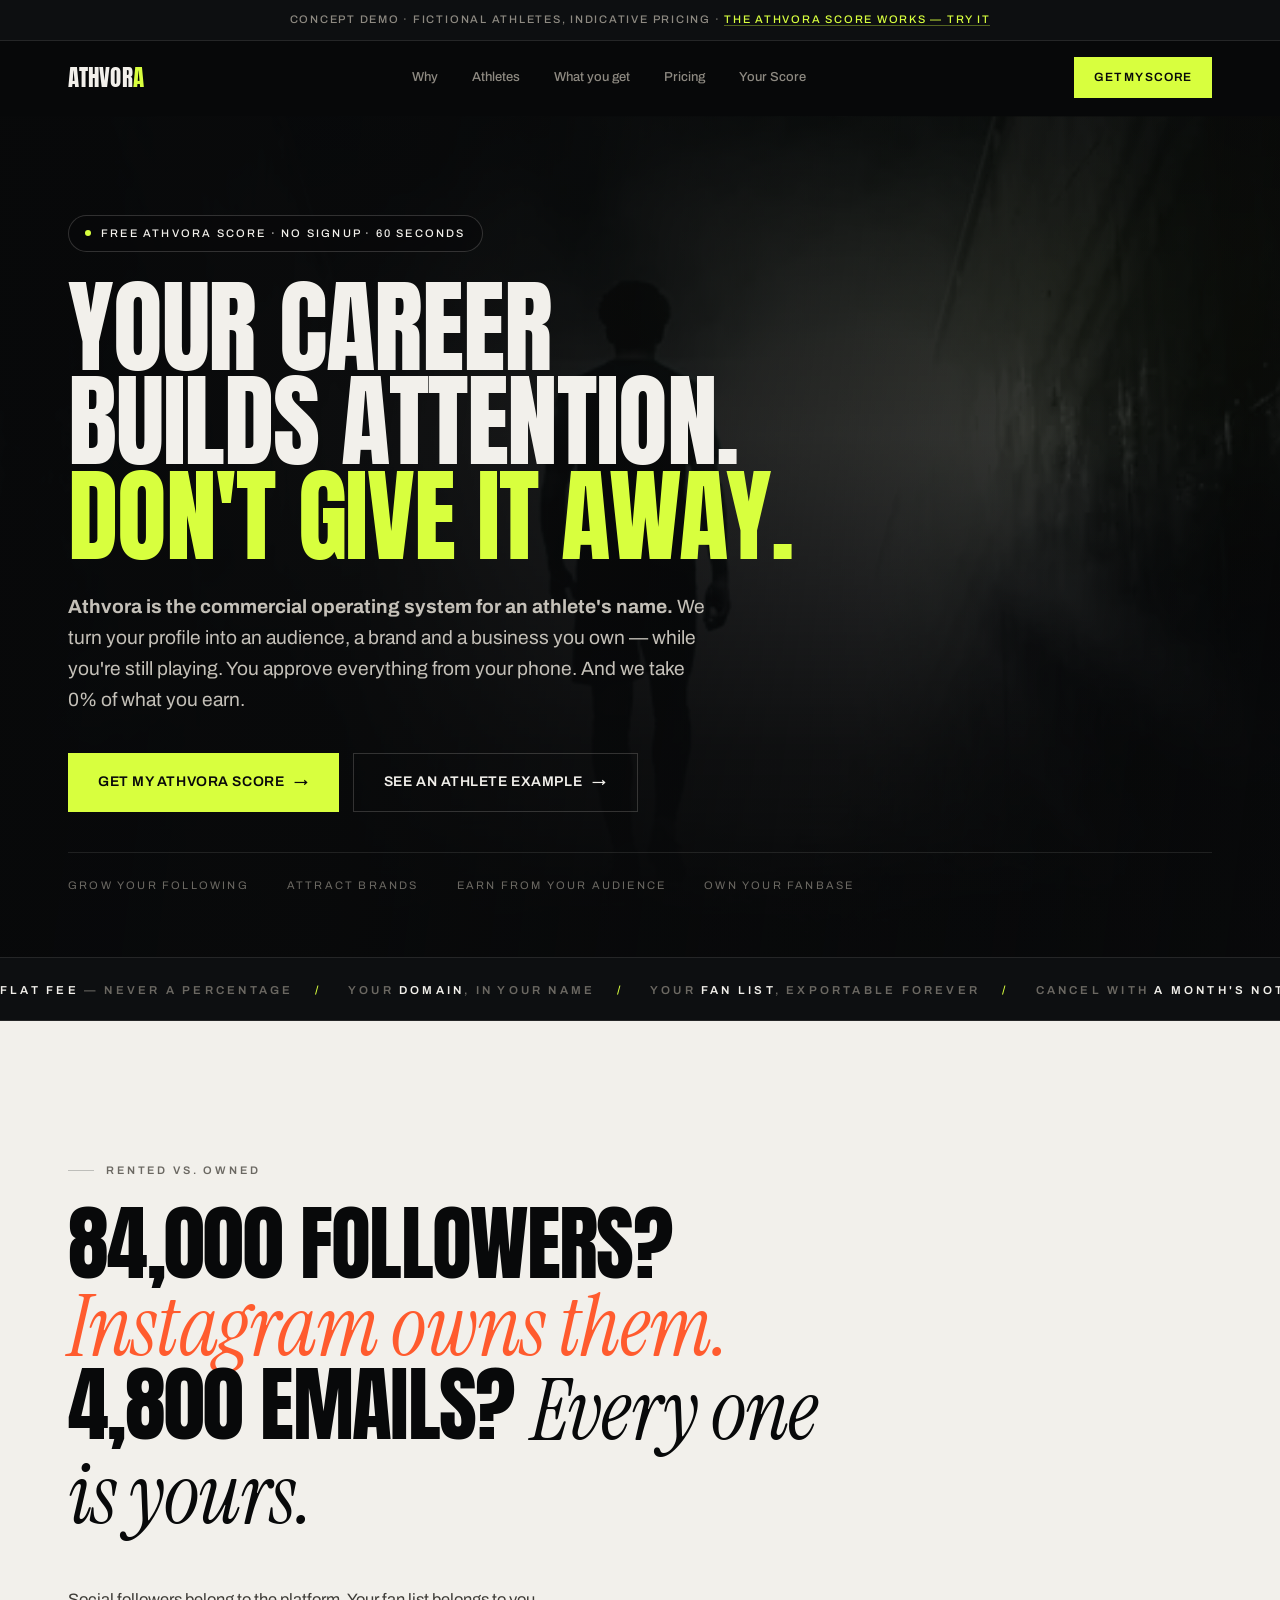
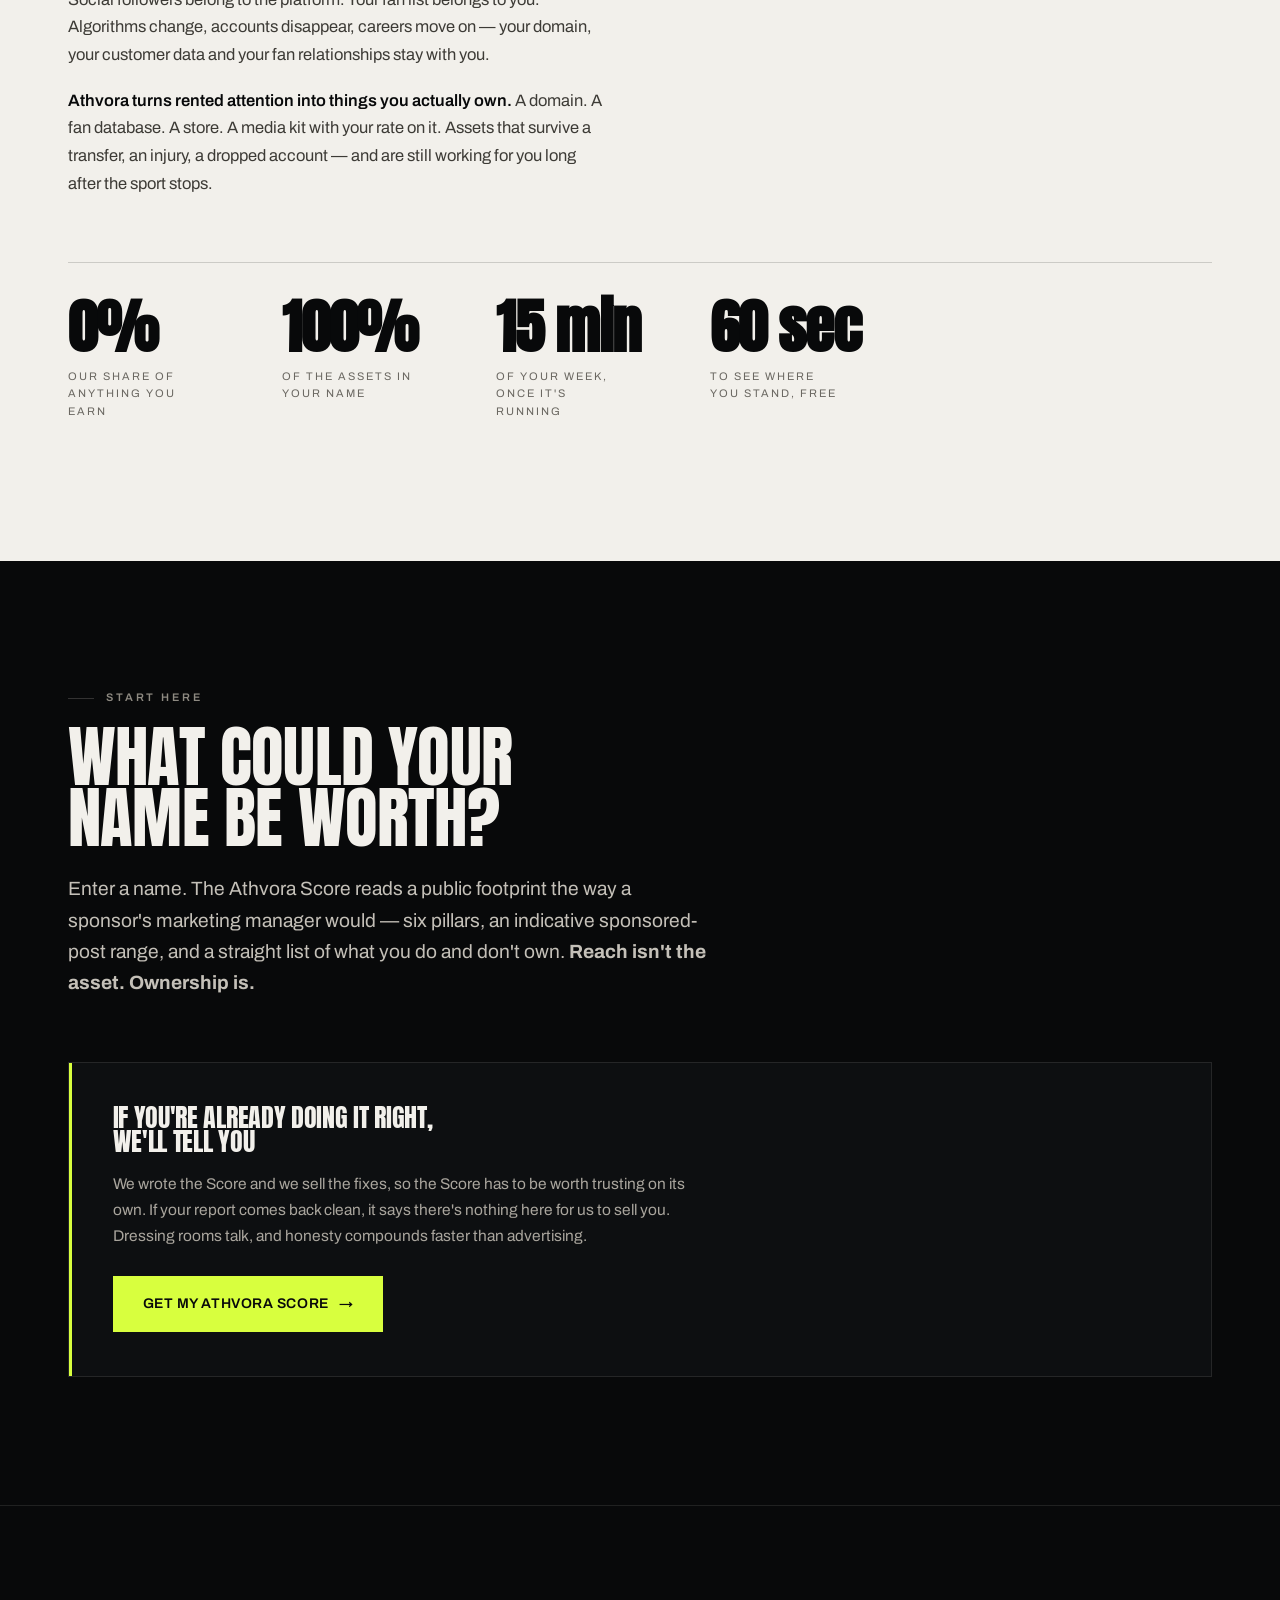
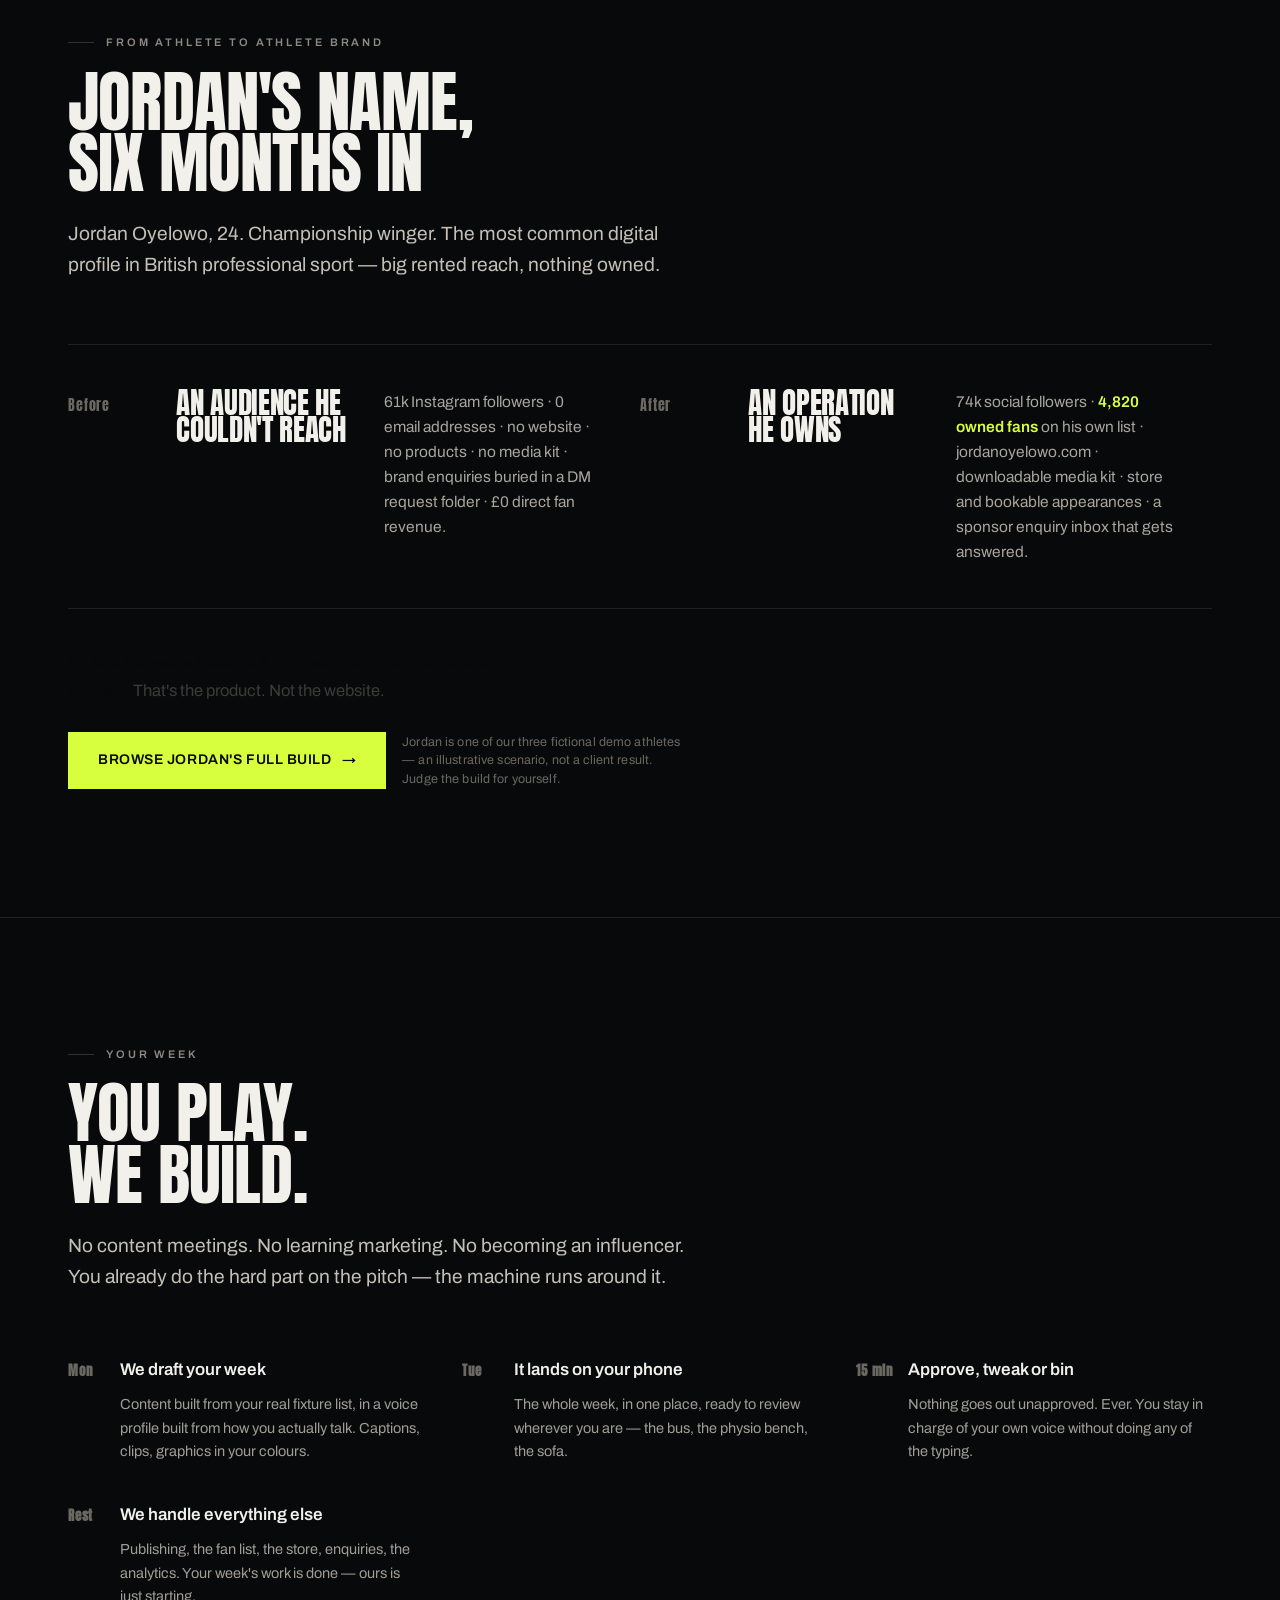
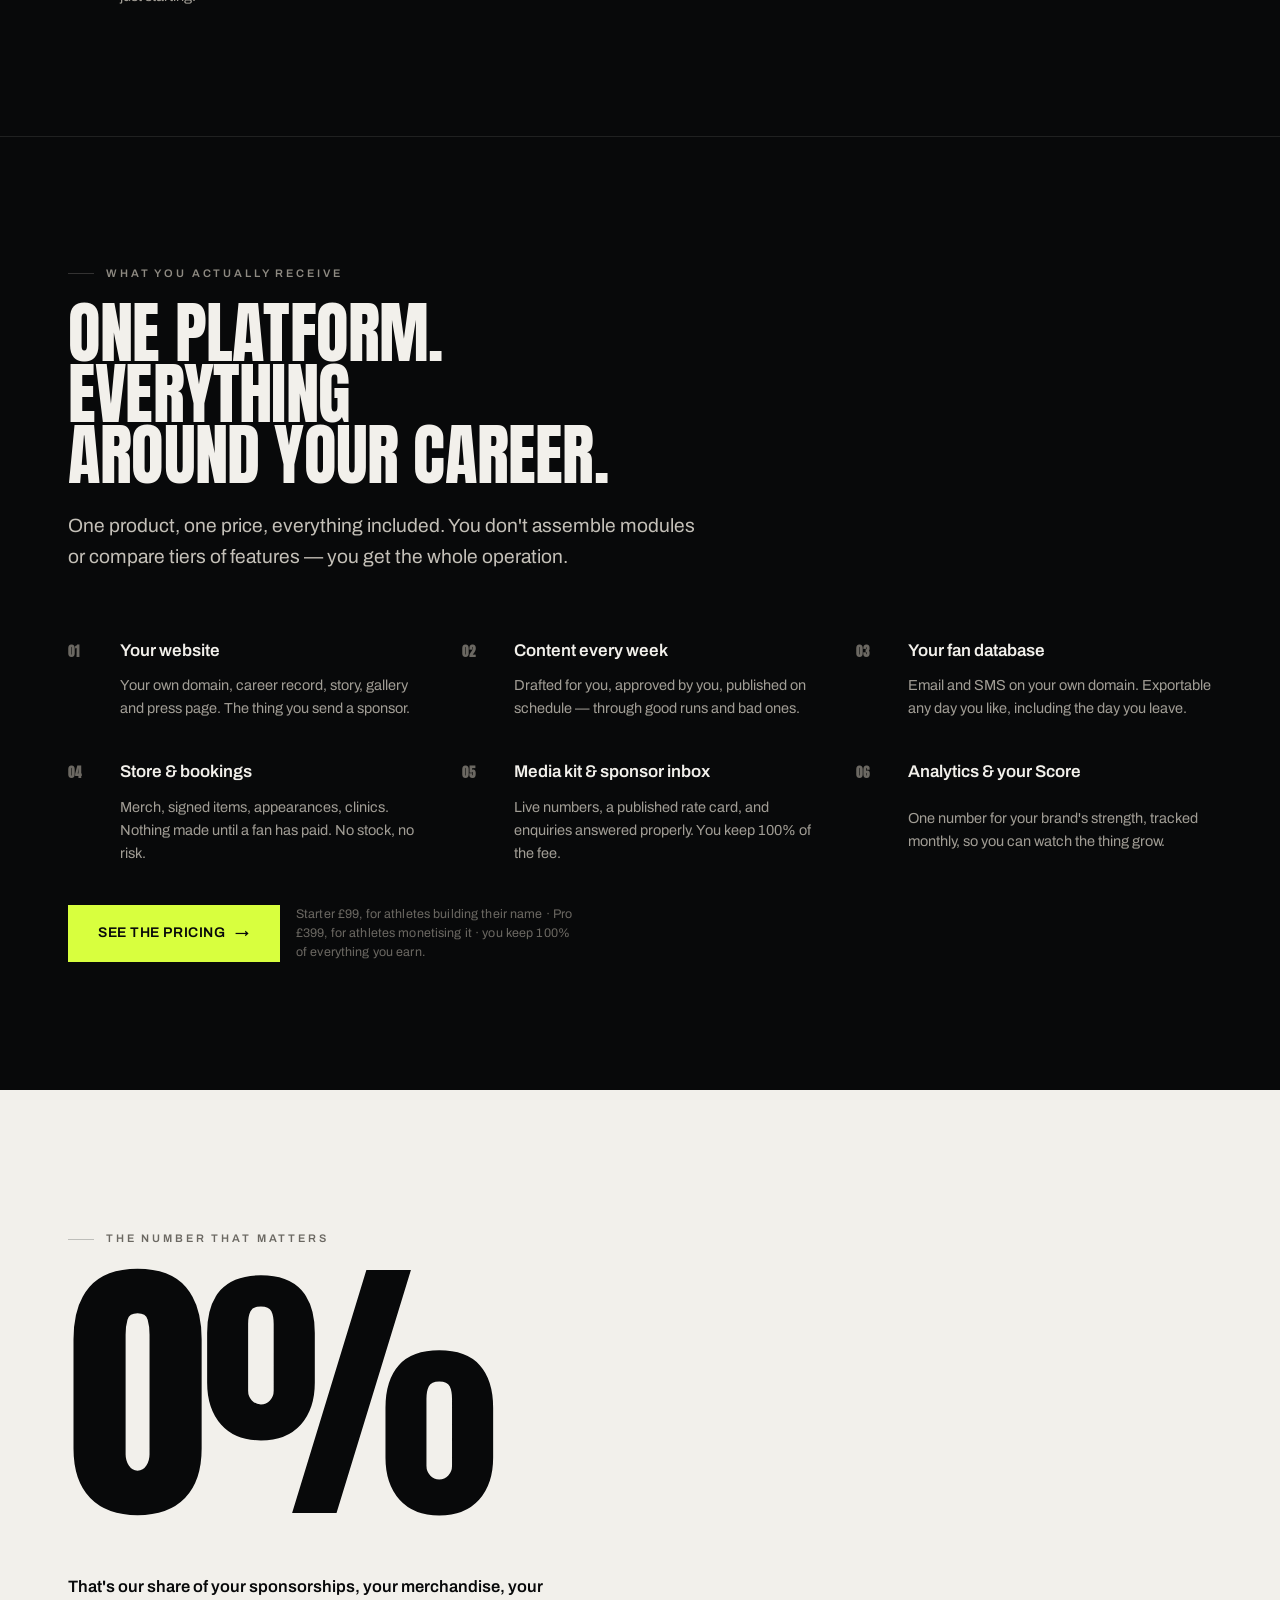
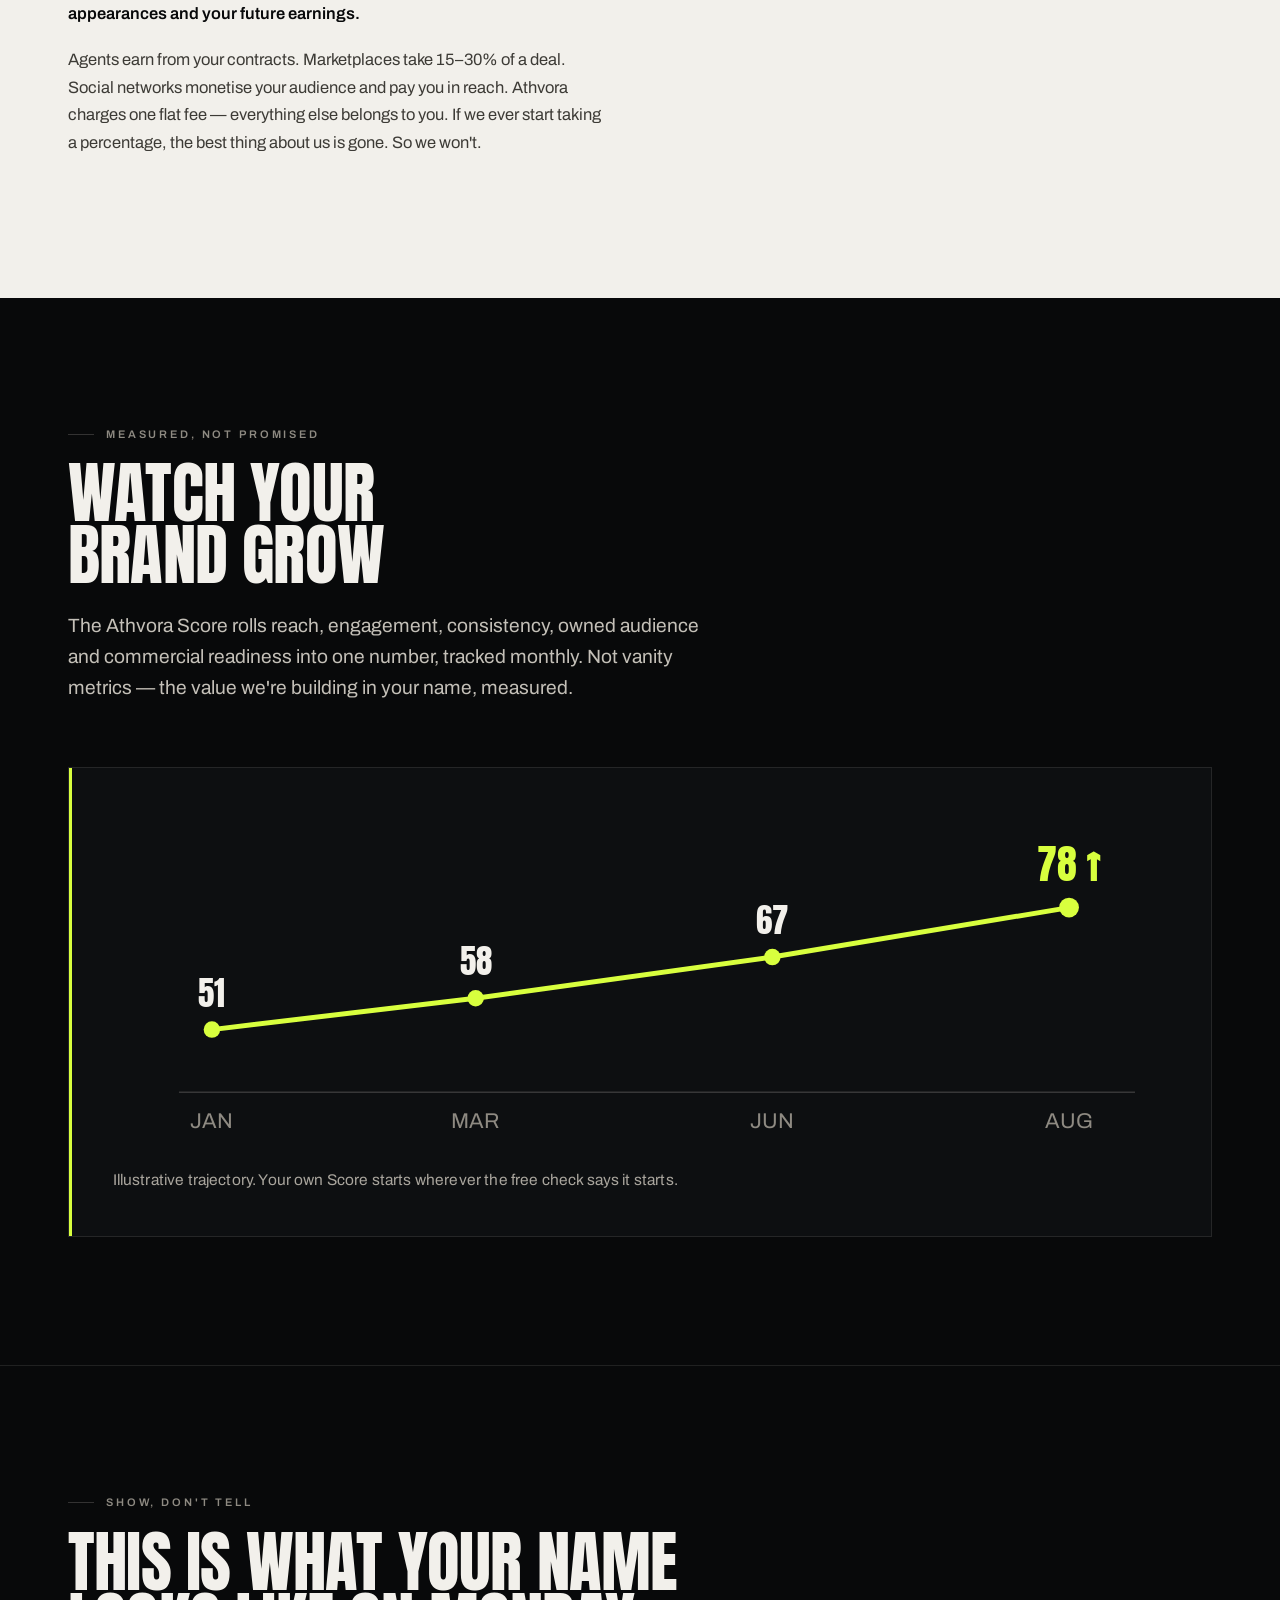
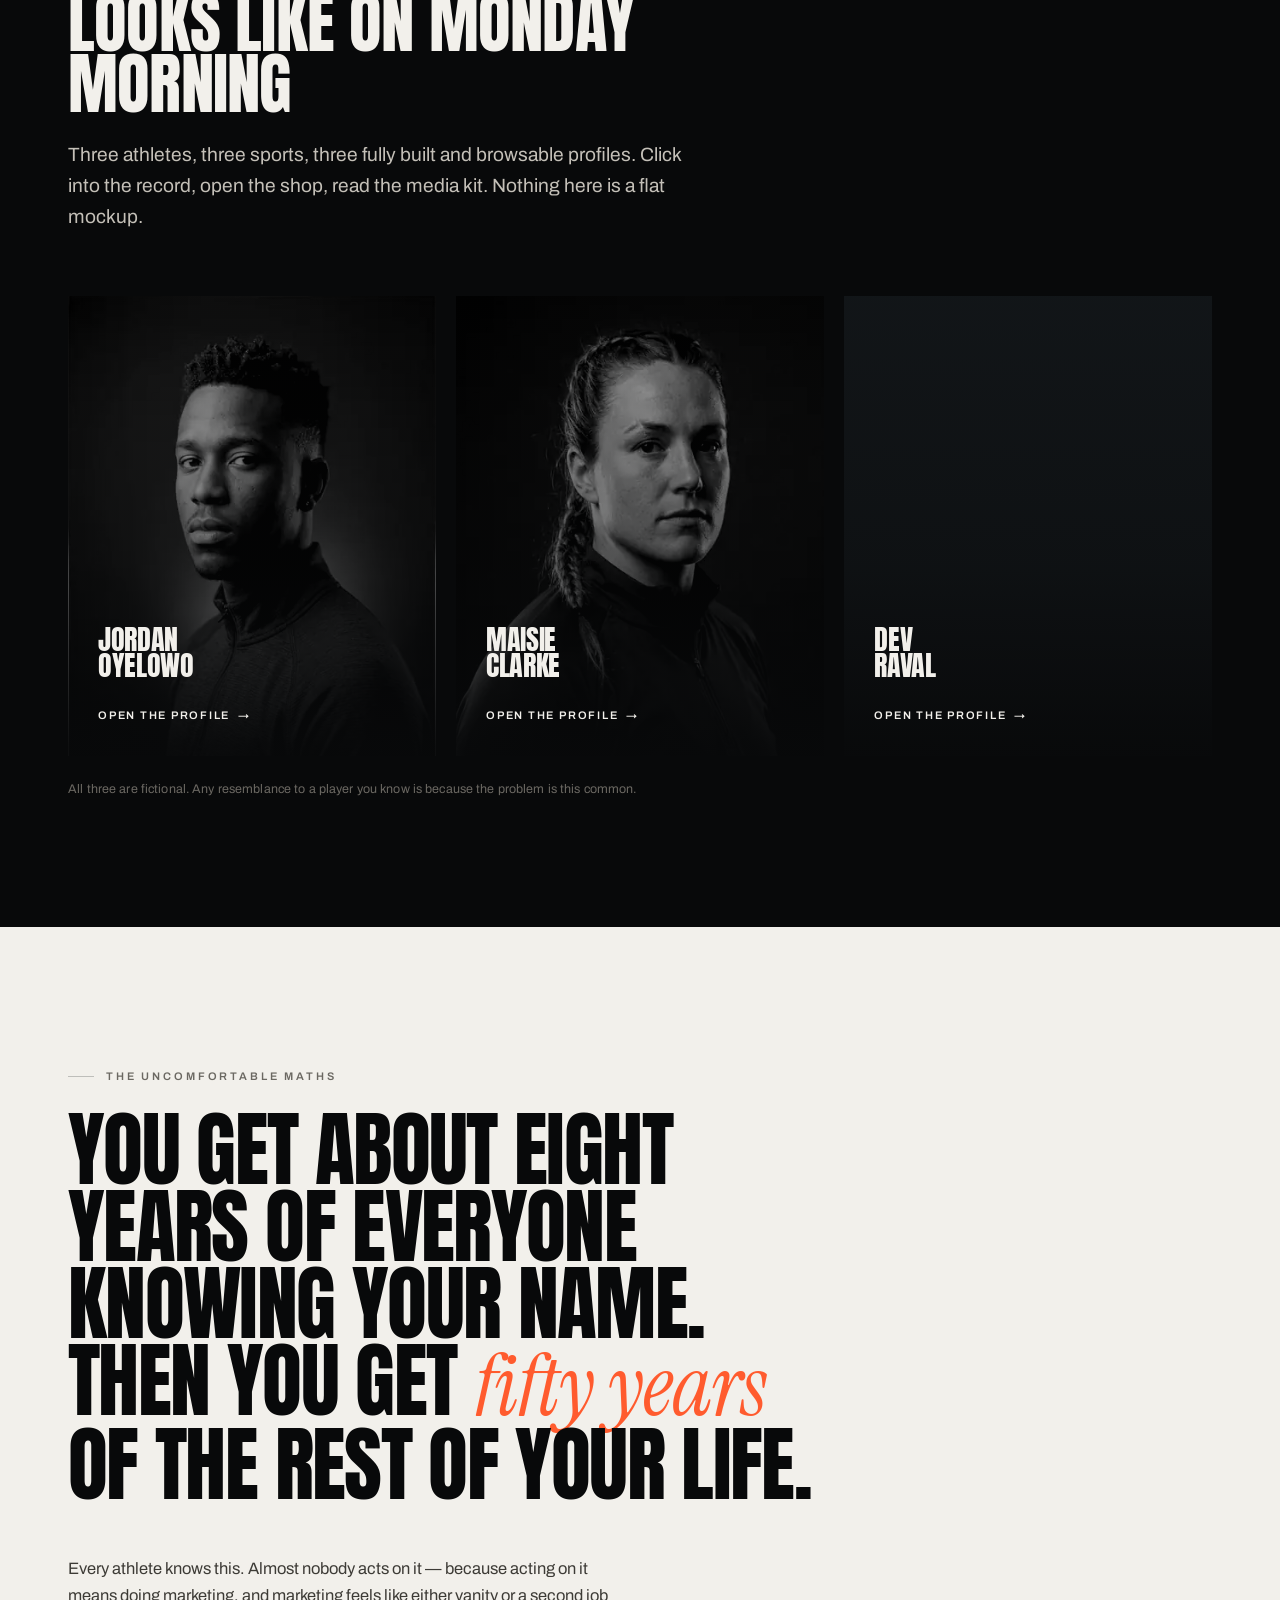
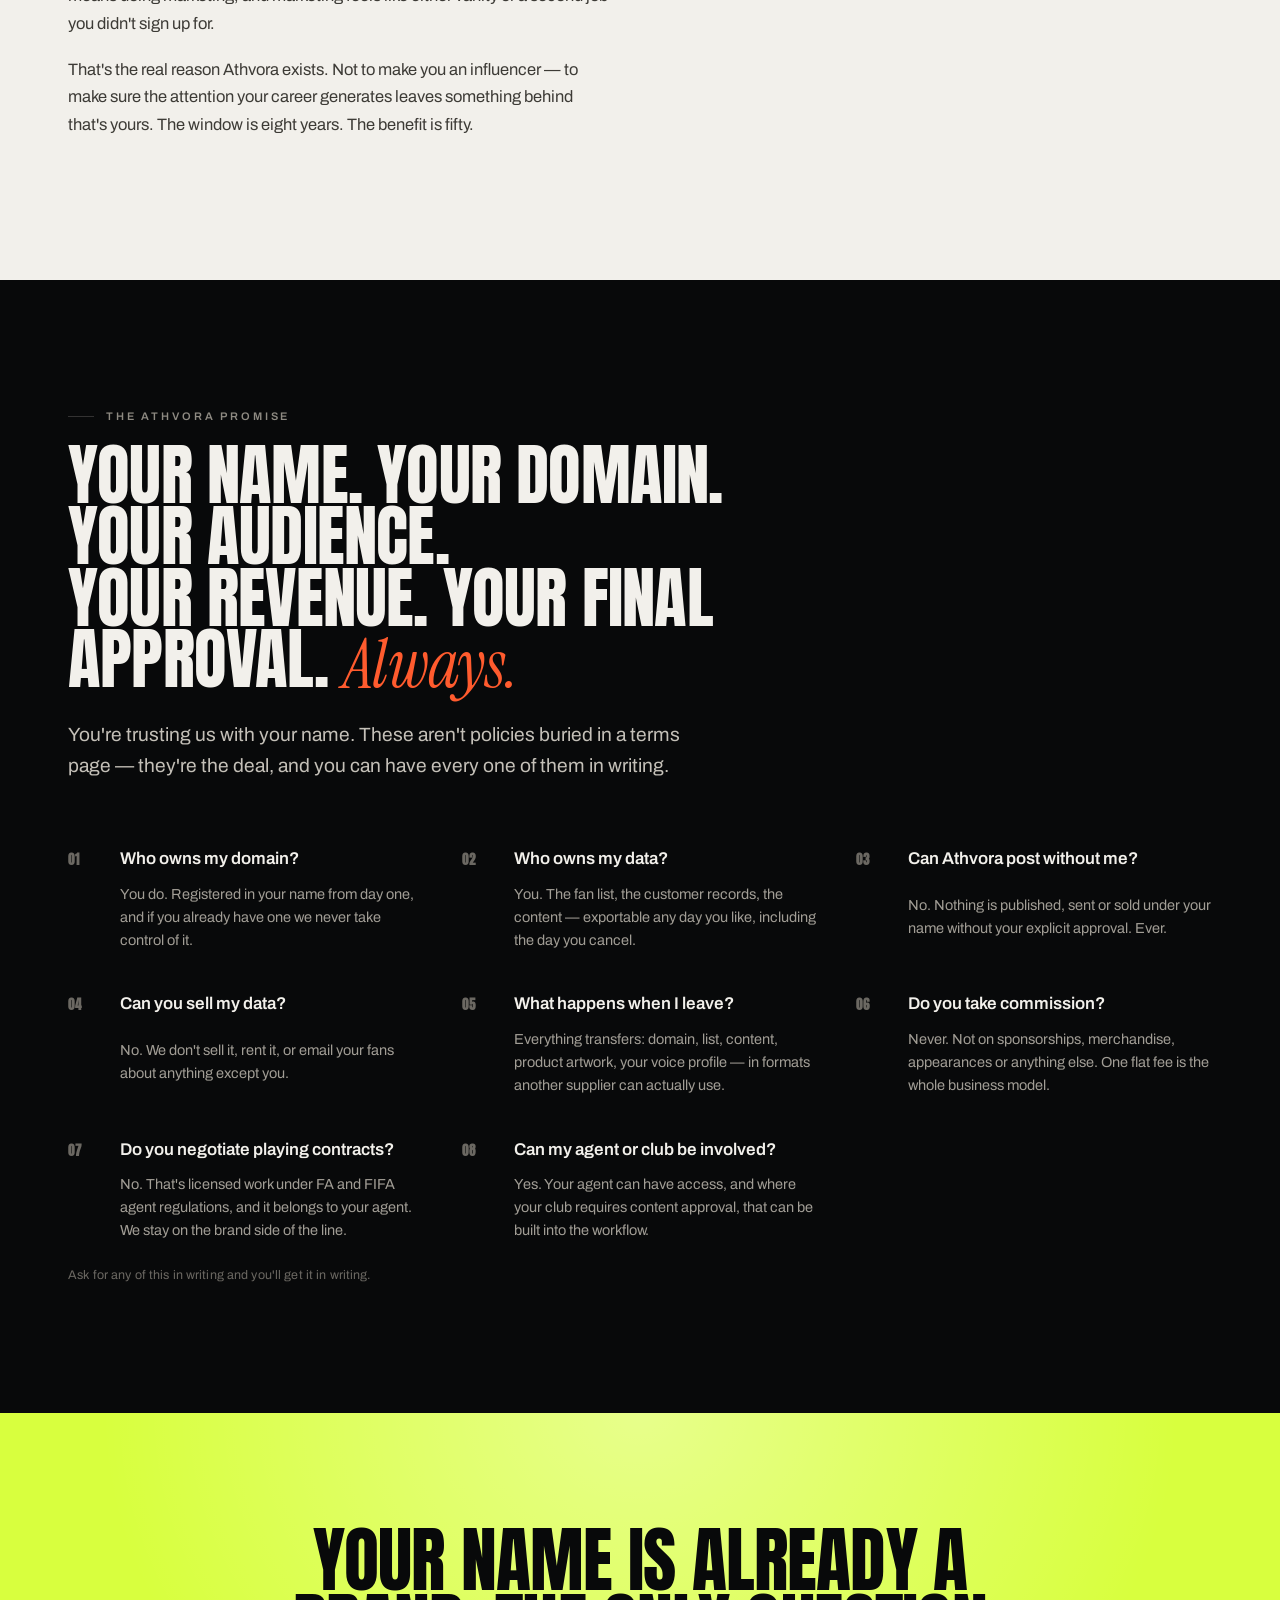
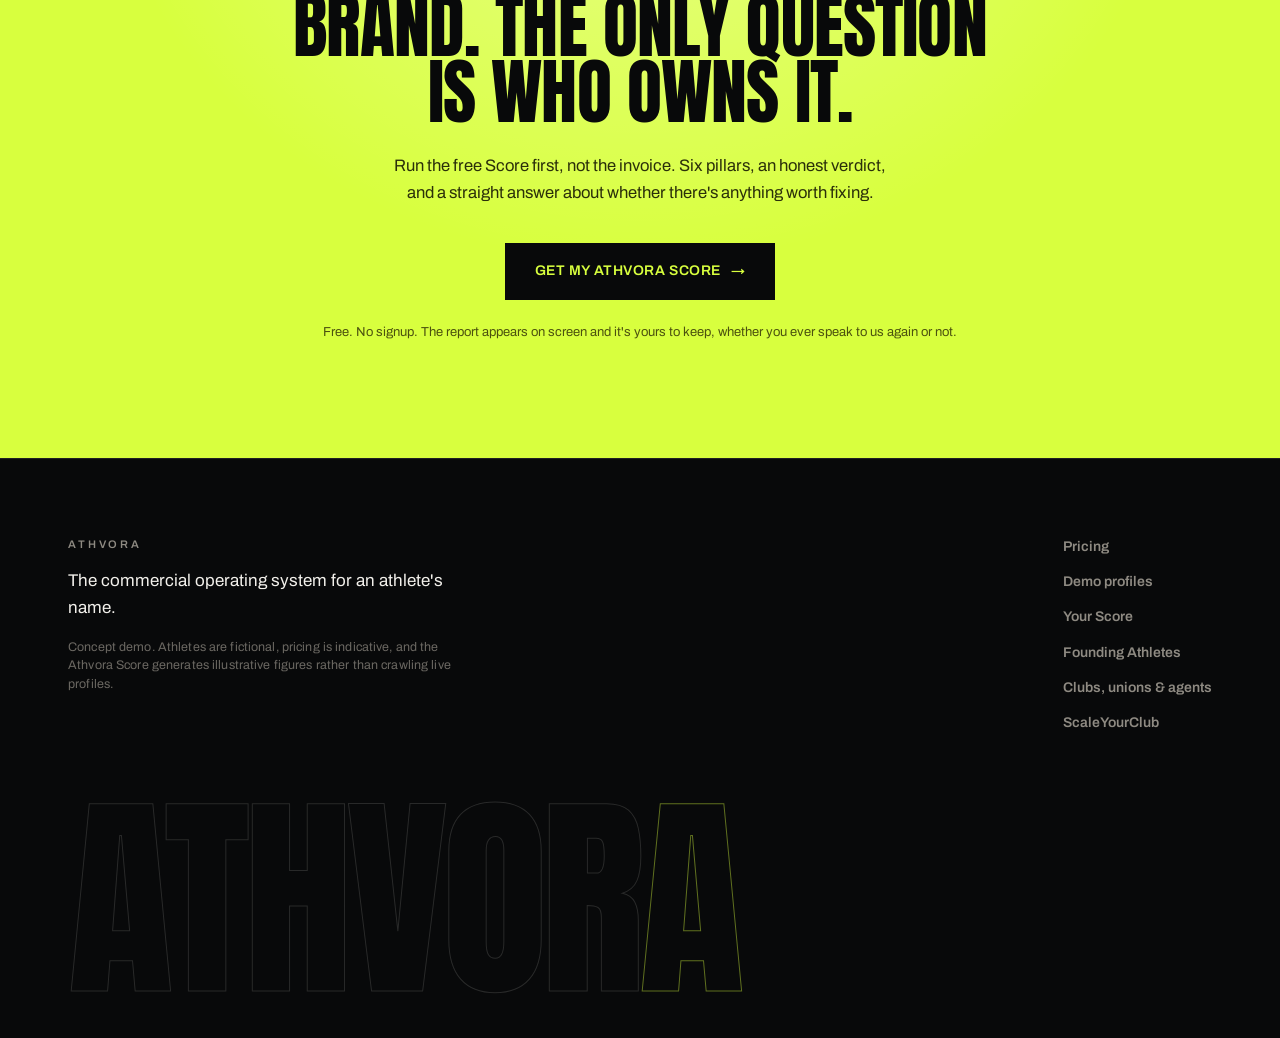
==== index.html @ 3dad9c39 "Quick wins: category line in hero, Athvora Promise section, plainer ownership copy, standardised Sco" ====
<!DOCTYPE html>
<html lang="en">
<head>
<meta charset="utf-8">
<meta name="viewport" content="width=device-width, initial-scale=1">
<title>ATHVORA — own the name your career is building</title>
<meta name="description" content="The commercial operating system for an athlete's name. We build your audience, brand and business while you play. 15 minutes a week. 0% of what you earn.">
<meta name="theme-color" content="#08090A">
<meta property="og:title" content="ATHVORA — own the name your career is building">
<meta property="og:description" content="Your career builds attention. Don't give it away. We build the audience, brand and business — you keep 100% of what you earn.">
<meta property="og:url" content="https://www.athvora.co.uk/">
<meta property="og:type" content="website">
<meta property="og:site_name" content="ATHVORA">
<link rel="canonical" href="https://www.athvora.co.uk/">
<link rel="preconnect" href="https://fonts.googleapis.com">
<link rel="preconnect" href="https://fonts.gstatic.com" crossorigin>
<link href="https://fonts.googleapis.com/css2?family=Anton&family=Archivo:wght@400;500;600&family=Instrument+Serif:ital@1&display=swap" rel="stylesheet">
<link rel="stylesheet" href="assets/img.css">
<link rel="stylesheet" href="assets/style.css">
<link rel="stylesheet" href="assets/hero.css">
<script type="application/ld+json">
{"@context":"https://schema.org","@graph":[
 {"@type":"Organization","@id":"https://www.athvora.co.uk/#org","name":"Athvora","url":"https://www.athvora.co.uk/","slogan":"Your career builds attention. Don't give it away.","description":"The commercial operating system for an athlete's name. Athvora builds an athlete's audience, brand and business while they play — one flat fee, 0% of anything they earn."},
 {"@type":"WebSite","@id":"https://www.athvora.co.uk/#site","url":"https://www.athvora.co.uk/","name":"ATHVORA","publisher":{"@id":"https://www.athvora.co.uk/#org"}}
]}
</script>
</head>
<body>

<div class="demobar">Concept demo · fictional athletes, indicative pricing · <a href="/check">the Athvora Score works — try it</a></div>

<nav class="nav">
  <div class="wrap nav-in">
    <a class="mark" href="/">ATHVOR<i>A</i></a>
    <div class="nav-links">
      <a href="#own">Why</a>
      <a href="/demo">Athletes</a>
      <a href="#what">What you get</a>
      <a href="/pricing">Pricing</a>
      <a href="/check">Your Score</a>
    </div>
    <a class="nav-cta" href="/check">Get my Score</a>
  </div>
</nav>

<header class="hero">
  <div class="hero-bg"></div>
  <div class="hero-scrim"></div>
  <div class="wrap hero-in">
    <span class="pill"><span class="dot"></span> Free Athvora Score · no signup · 60 seconds</span>
    <h1 data-lines>
      <span class="mline"><span>Your career</span></span>
      <span class="mline"><span>builds attention.</span></span>
      <span class="mline"><span><em class="lime" style="font-style:normal">Don't give it away.</em></span></span>
    </h1>
    <p class="lede" data-rv="0.5">
      <strong>Athvora is the commercial operating system for an athlete's name.</strong>
      We turn your profile into an audience, a brand and a business you own — while you're
      still playing. You approve everything from your phone. And we take 0% of what you earn.
    </p>
    <div class="hero-cta" data-rv="0.65">
      <a class="btn" href="/check"><span>Get my Athvora Score</span><span class="arw">→</span></a>
      <a class="ghost" href="/demo"><span>See an athlete example</span><span class="arw">→</span></a>
    </div>
    <div class="hero-foot" data-rv="0.8">
      <p>Grow your following</p><p>Attract brands</p><p>Earn from your audience</p><p>Own your fanbase</p>
    </div>
  </div>
</header>

<div class="mq">
  <div class="mq-in">
    <span><b>Flat fee</b> — never a percentage</span><em>/</em>
    <span>Your <b>domain</b>, in your name</span><em>/</em>
    <span>Your <b>fan list</b>, exportable forever</span><em>/</em>
    <span>Cancel with <b>a month's notice</b></span><em>/</em>
    <span>Nothing posted <b>without your approval</b></span><em>/</em>
    <span><b>Flat fee</b> — never a percentage</span><em>/</em>
    <span>Your <b>domain</b>, in your name</span><em>/</em>
    <span>Your <b>fan list</b>, exportable forever</span><em>/</em>
    <span>Cancel with <b>a month's notice</b></span><em>/</em>
    <span>Nothing posted <b>without your approval</b></span><em>/</em>
  </div>
</div>

<section class="band-light stmt" id="own">
  <div class="wrap">
    <p class="eyebrow" data-rv>Rented vs. owned</p>
    <h2 class="stmt-q" data-rv="0.08" style="margin-top:26px">
      84,000 followers? <span class="ser ember">Instagram owns them.</span><br>
      4,800 emails? <span class="ser">Every one is yours.</span>
    </h2>
    <div class="stmt-body" data-rv="0.16">
      <p>Social followers belong to the platform. Your fan list belongs to you. Algorithms change, accounts disappear, careers move on — your domain, your customer data and your fan relationships stay with you.</p>
      <p><strong>Athvora turns rented attention into things you actually own.</strong> A domain. A fan database. A store. A media kit with your rate on it. Assets that survive a transfer, an injury, a dropped account — and are still working for you long after the sport stops.</p>
    </div>
    <div class="rule-num" data-rv="0.24">
      <div><b data-count="0" data-suffix="%">0%</b><span>our share of anything you earn</span></div>
      <div><b data-count="100" data-suffix="%">100%</b><span>of the assets in your name</span></div>
      <div><b data-count="15" data-suffix=" min">15 min</b><span>of your week, once it's running</span></div>
      <div><b data-count="60" data-suffix=" sec">60 sec</b><span>to see where you stand, free</span></div>
    </div>
  </div>
</section>

<section class="sec">
  <div class="wrap">
    <div class="shead">
      <p class="eyebrow" data-rv>Start here</p>
      <h2 data-rv="0.06">What could your<br>name be worth?</h2>
      <p class="lede" data-rv="0.12">Enter a name. The Athvora Score reads a public footprint the way a sponsor's marketing manager would — six pillars, an indicative sponsored-post range, and a straight list of what you do and don't own. <strong>Reach isn't the asset. Ownership is.</strong></p>
    </div>
    <div class="qbox" data-rv>
      <h3>If you're already doing it right, we'll tell you</h3>
      <p>We wrote the Score and we sell the fixes, so the Score has to be worth trusting on its own. If your report comes back clean, it says there's nothing here for us to sell you. Dressing rooms talk, and honesty compounds faster than advertising.</p>
      <a class="btn" href="/check" style="margin-top:28px"><span>Get my Athvora Score</span><span class="arw">→</span></a>
    </div>
  </div>
</section>

<section class="sec">
  <div class="wrap">
    <div class="shead">
      <p class="eyebrow" data-rv>From athlete to athlete brand</p>
      <h2 data-rv="0.06">Jordan's name,<br>six months in</h2>
      <p class="lede" data-rv="0.12">Jordan Oyelowo, 24. Championship winger. The most common digital profile in British professional sport — big rented reach, nothing owned.</p>
    </div>
    <div class="mods" style="grid-template-columns:repeat(auto-fit,minmax(300px,1fr))">
      <div class="mod" data-rv>
        <div class="mod-n">Before</div>
        <h3>An audience he couldn't reach</h3>
        <p class="mod-d">61k Instagram followers · 0 email addresses · no website · no products · no media kit · brand enquiries buried in a DM request folder · £0 direct fan revenue.</p>
      </div>
      <div class="mod" data-rv="0.08">
        <div class="mod-n">After</div>
        <h3>An operation he owns</h3>
        <p class="mod-d">74k social followers · <strong>4,820 owned fans</strong> on his own list · jordanoyelowo.com · downloadable media kit · store and bookable appearances · a sponsor enquiry inbox that gets answered.</p>
      </div>
    </div>
    <div class="stmt-body" data-rv style="margin-top:40px;max-width:56ch">
      <p><strong>61,000 followers became 4,820 people Jordan can actually contact.</strong> That's the product. Not the website.</p>
    </div>
    <div style="margin-top:28px;display:flex;gap:16px;flex-wrap:wrap;align-items:center" data-rv>
      <a class="btn" href="/demo/jordan-oyelowo"><span>Browse Jordan's full build</span><span class="arw">→</span></a>
      <p class="tiny" style="max-width:40ch">Jordan is one of our three fictional demo athletes — an illustrative scenario, not a client result. Judge the build for yourself.</p>
    </div>
  </div>
</section>

<section class="sec">
  <div class="wrap">
    <div class="shead">
      <p class="eyebrow" data-rv>Your week</p>
      <h2 data-rv="0.06">You play.<br>We build.</h2>
      <p class="lede" data-rv="0.12">No content meetings. No learning marketing. No becoming an influencer. You already do the hard part on the pitch — the machine runs around it.</p>
    </div>
    <div class="six">
      <div class="si" data-rv><b>Mon</b><h4>We draft your week</h4><p>Content built from your real fixture list, in a voice profile built from how you actually talk. Captions, clips, graphics in your colours.</p></div>
      <div class="si" data-rv="0.05"><b>Tue</b><h4>It lands on your phone</h4><p>The whole week, in one place, ready to review wherever you are — the bus, the physio bench, the sofa.</p></div>
      <div class="si" data-rv="0.1"><b>15 min</b><h4>Approve, tweak or bin</h4><p>Nothing goes out unapproved. Ever. You stay in charge of your own voice without doing any of the typing.</p></div>
      <div class="si" data-rv="0.15"><b>Rest</b><h4>We handle everything else</h4><p>Publishing, the fan list, the store, enquiries, the analytics. Your week's work is done — ours is just starting.</p></div>
    </div>
  </div>
</section>

<section class="sec" id="what">
  <div class="wrap">
    <div class="shead">
      <p class="eyebrow" data-rv>What you actually receive</p>
      <h2 data-rv="0.06">One platform. Everything<br>around your career.</h2>
      <p class="lede" data-rv="0.12">One product, one price, everything included. You don't assemble modules or compare tiers of features — you get the whole operation.</p>
    </div>
    <div class="six">
      <div class="si" data-rv><b>01</b><h4>Your website</h4><p>Your own domain, career record, story, gallery and press page. The thing you send a sponsor.</p></div>
      <div class="si" data-rv="0.04"><b>02</b><h4>Content every week</h4><p>Drafted for you, approved by you, published on schedule — through good runs and bad ones.</p></div>
      <div class="si" data-rv="0.08"><b>03</b><h4>Your fan database</h4><p>Email and SMS on your own domain. Exportable any day you like, including the day you leave.</p></div>
      <div class="si" data-rv="0.12"><b>04</b><h4>Store &amp; bookings</h4><p>Merch, signed items, appearances, clinics. Nothing made until a fan has paid. No stock, no risk.</p></div>
      <div class="si" data-rv="0.16"><b>05</b><h4>Media kit &amp; sponsor inbox</h4><p>Live numbers, a published rate card, and enquiries answered properly. You keep 100% of the fee.</p></div>
      <div class="si" data-rv="0.2"><b>06</b><h4>Analytics &amp; your Score</h4><p>One number for your brand's strength, tracked monthly, so you can watch the thing grow.</p></div>
    </div>
    <div style="margin-top:40px;display:flex;gap:16px;flex-wrap:wrap;align-items:center" data-rv>
      <a class="btn" href="/pricing"><span>See the pricing</span><span class="arw">→</span></a>
      <p class="tiny" style="max-width:40ch">Starter £99, for athletes building their name · Pro £399, for athletes monetising it · you keep 100% of everything you earn.</p>
    </div>
  </div>
</section>

<section class="band-light stmt">
  <div class="wrap">
    <p class="eyebrow" data-rv>The number that matters</p>
    <h2 class="stmt-q" data-rv="0.08" style="margin-top:20px;font-size:clamp(110px,22vw,300px);line-height:.9">0%</h2>
    <div class="stmt-body" data-rv="0.16">
      <p><strong>That's our share of your sponsorships, your merchandise, your appearances and your future earnings.</strong></p>
      <p>Agents earn from your contracts. Marketplaces take 15–30% of a deal. Social networks monetise your audience and pay you in reach. Athvora charges one flat fee — everything else belongs to you. If we ever start taking a percentage, the best thing about us is gone. So we won't.</p>
    </div>
  </div>
</section>

<section class="sec">
  <div class="wrap">
    <div class="shead">
      <p class="eyebrow" data-rv>Measured, not promised</p>
      <h2 data-rv="0.06">Watch your<br>brand grow</h2>
      <p class="lede" data-rv="0.12">The Athvora Score rolls reach, engagement, consistency, owned audience and commercial readiness into one number, tracked monthly. Not vanity metrics — the value we're building in your name, measured.</p>
    </div>
    <div class="qbox" data-rv>
      <svg viewBox="0 0 640 200" width="100%" height="auto" role="img" aria-label="Illustrative Athvora Score trajectory rising from 51 in January to 78 in August">
        <line x1="40" y1="170" x2="620" y2="170" stroke="rgba(240,238,233,.18)" stroke-width="1"/>
        <polyline points="60,132 220,113 400,88 580,58" fill="none" stroke="#D8FF3E" stroke-width="3" stroke-linecap="round"/>
        <circle cx="60" cy="132" r="5" fill="#D8FF3E"/><circle cx="220" cy="113" r="5" fill="#D8FF3E"/><circle cx="400" cy="88" r="5" fill="#D8FF3E"/><circle cx="580" cy="58" r="6" fill="#D8FF3E"/>
        <text x="60" y="192" fill="#8E8A82" font-family="Archivo,sans-serif" font-size="13" text-anchor="middle">JAN</text>
        <text x="220" y="192" fill="#8E8A82" font-family="Archivo,sans-serif" font-size="13" text-anchor="middle">MAR</text>
        <text x="400" y="192" fill="#8E8A82" font-family="Archivo,sans-serif" font-size="13" text-anchor="middle">JUN</text>
        <text x="580" y="192" fill="#8E8A82" font-family="Archivo,sans-serif" font-size="13" text-anchor="middle">AUG</text>
        <text x="60" y="118" fill="#F2F0EB" font-family="Anton,sans-serif" font-size="20" text-anchor="middle">51</text>
        <text x="220" y="99" fill="#F2F0EB" font-family="Anton,sans-serif" font-size="20" text-anchor="middle">58</text>
        <text x="400" y="74" fill="#F2F0EB" font-family="Anton,sans-serif" font-size="20" text-anchor="middle">67</text>
        <text x="580" y="42" fill="#D8FF3E" font-family="Anton,sans-serif" font-size="24" text-anchor="middle">78 ↑</text>
      </svg>
      <p class="tiny" style="margin-top:18px">Illustrative trajectory. Your own Score starts wherever the free check says it starts.</p>
    </div>
  </div>
</section>

<section class="sec" id="roster">
  <div class="wrap">
    <div class="shead">
      <p class="eyebrow" data-rv>Show, don't tell</p>
      <h2 data-rv="0.06">This is what your name<br>looks like on Monday morning</h2>
      <p class="lede" data-rv="0.12">Three athletes, three sports, three fully built and browsable profiles. Click into the record, open the shop, read the media kit. Nothing here is a flat mockup.</p>
    </div>
    <div class="roster">
      <a class="ath" href="/demo/jordan-oyelowo" data-rv="0.05">
        <div class="ath-img j"></div>
        <div class="ath-txt">
          <p class="ath-tag">Football · Championship</p>
          <h3>Jordan<br>Oyelowo</h3>
          <p>Left winger, 24. Arrived with 61k followers, no email list, no shop and no media kit — the most common profile in British professional sport.</p>
          <span class="ath-go">Open the profile <span class="arw">→</span></span>
        </div>
      </a>
      <a class="ath" href="/demo/maisie-clarke" data-rv="0.14">
        <div class="ath-img m"></div>
        <div class="ath-txt">
          <p class="ath-tag">Rugby · Premiership Women's</p>
          <h3>Maisie<br>Clarke</h3>
          <p>Flanker, 27. Already coaching on the side, and until now no proper front door to send anyone who wanted to book her.</p>
          <span class="ath-go">Open the profile <span class="arw">→</span></span>
        </div>
      </a>
      <a class="ath" href="/demo/dev-raval" data-rv="0.23">
        <div class="ath-img d"></div>
        <div class="ath-txt">
          <p class="ath-tag">Cricket · County &amp; The Hundred</p>
          <h3>Dev<br>Raval</h3>
          <p>All-rounder, 22. Six months a year without a fixture — the cheapest attention he'll ever get, going completely unused.</p>
          <span class="ath-go">Open the profile <span class="arw">→</span></span>
        </div>
      </a>
    </div>
    <p class="tiny" data-rv style="margin-top:24px">All three are fictional. Any resemblance to a player you know is because the problem is this common.</p>
  </div>
</section>

<section class="band-light stmt">
  <div class="wrap">
    <p class="eyebrow" data-rv>The uncomfortable maths</p>
    <h2 class="stmt-q" data-rv="0.08" style="margin-top:26px">
      You get about eight years of everyone knowing your name. Then you get
      <span class="ser ember">fifty years</span> of the rest of your life.
    </h2>
    <div class="stmt-body" data-rv="0.16">
      <p>Every athlete knows this. Almost nobody acts on it — because acting on it means doing marketing, and marketing feels like either vanity or a second job you didn't sign up for.</p>
      <p>That's the real reason Athvora exists. Not to make you an influencer — to make sure the attention your career generates leaves something behind that's yours. The window is eight years. The benefit is fifty.</p>
    </div>
  </div>
</section>

<section class="sec" id="promise">
  <div class="wrap">
    <div class="shead">
      <p class="eyebrow" data-rv>The Athvora Promise</p>
      <h2 data-rv="0.06">Your name. Your domain. Your audience.<br>Your revenue. Your final approval. <span class="ser ember">Always.</span></h2>
      <p class="lede" data-rv="0.12">You're trusting us with your name. These aren't policies buried in a terms page — they're the deal, and you can have every one of them in writing.</p>
    </div>
    <div class="six">
      <div class="si" data-rv><b>01</b><h4>Who owns my domain?</h4><p>You do. Registered in your name from day one, and if you already have one we never take control of it.</p></div>
      <div class="si" data-rv="0.04"><b>02</b><h4>Who owns my data?</h4><p>You. The fan list, the customer records, the content — exportable any day you like, including the day you cancel.</p></div>
      <div class="si" data-rv="0.08"><b>03</b><h4>Can Athvora post without me?</h4><p>No. Nothing is published, sent or sold under your name without your explicit approval. Ever.</p></div>
      <div class="si" data-rv="0.12"><b>04</b><h4>Can you sell my data?</h4><p>No. We don't sell it, rent it, or email your fans about anything except you.</p></div>
      <div class="si" data-rv="0.16"><b>05</b><h4>What happens when I leave?</h4><p>Everything transfers: domain, list, content, product artwork, your voice profile — in formats another supplier can actually use.</p></div>
      <div class="si" data-rv="0.2"><b>06</b><h4>Do you take commission?</h4><p>Never. Not on sponsorships, merchandise, appearances or anything else. One flat fee is the whole business model.</p></div>
      <div class="si" data-rv="0.24"><b>07</b><h4>Do you negotiate playing contracts?</h4><p>No. That's licensed work under FA and FIFA agent regulations, and it belongs to your agent. We stay on the brand side of the line.</p></div>
      <div class="si" data-rv="0.28"><b>08</b><h4>Can my agent or club be involved?</h4><p>Yes. Your agent can have access, and where your club requires content approval, that can be built into the workflow.</p></div>
    </div>
    <p class="tiny" data-rv style="margin-top:24px">Ask for any of this in writing and you'll get it in writing.</p>
  </div>
</section>

<section class="cta">
  <div class="wrap">
    <h2 data-rv>Your name is already a brand. The only question is who owns it.</h2>
    <p data-rv="0.06">Run the free Score first, not the invoice. Six pillars, an honest verdict, and a straight answer about whether there's anything worth fixing.</p>
    <a class="btn" href="/check" data-rv="0.12"><span>Get my Athvora Score</span><span class="arw">→</span></a>
    <small data-rv="0.16">Free. No signup. The report appears on screen and it's yours to keep, whether you ever speak to us again or not.</small>
  </div>
</section>

<footer class="foot">
  <div class="wrap">
    <div class="foot-grid">
      <div style="max-width:44ch">
        <p class="eyebrow nb" style="margin-bottom:14px">Athvora</p>
        <p style="font-size:17px">The commercial operating system for an athlete's name.</p>
        <p class="tiny" style="margin-top:16px">Concept demo. Athletes are fictional, pricing is indicative, and the Athvora Score generates illustrative figures rather than crawling live profiles.</p>
      </div>
      <div class="foot-links">
        <a href="/pricing" class="tl">Pricing</a>
        <a href="/demo" class="tl">Demo profiles</a>
        <a href="/check" class="tl">Your Score</a>
        <a href="/founding" class="tl">Founding Athletes</a>
        <a href="/partners" class="tl">Clubs, unions &amp; agents</a>
        <a href="https://scaleyourclub.com" class="tl">ScaleYourClub</a>
      </div>
    </div>
    <div class="foot-mark">ATHVOR<i>A</i></div>
  </div>
</footer>

<script src="assets/app.js"></script>
</body>
</html>
---- assets/img.css ----
:root{
  --img-hero:url([data-uri]);
  --img-jordan:url([data-uri]);
  --img-maisie:url([data-uri]);
  --img-dev:url([data-uri]);
}
---- assets/style.css ----
/* ==========================================================================
   ASCENDR — design system
   Dark editorial / cinematic sports campaign.
   Type: Anton (display) · Archivo (UI + body) · Instrument Serif (editorial)

   Four rules learned the hard way on this build:
   1. CSS never hides or clips content. Reveal states are scoped behind .rv-on,
      which app.js adds only once it is running.
   2. No overflow masks on type — a tight line-height clips Anton's ascenders.
   3. Anything carrying .wrap uses padding-block, never the `padding` shorthand,
      or it wipes out the horizontal gutter.
   4. NO fixed, full-viewport mix-blend-mode layer. The film-grain overlay that
      used to live here wrecked compositing: headlines painted as stale,
      half-drawn frames. Texture is not worth a broken hero.
   ========================================================================== */

:root{
  --ink:#08090A;
  --ink-1:#0D0F11;
  --ink-2:#13171A;
  --ink-3:#1B2024;
  --hair:rgba(240,238,233,.10);
  --hair-2:rgba(240,238,233,.18);

  --paper:#F2F0EB;
  --mute:#8E8A82;
  --mute-2:#6B6862;

  --lime:#D8FF3E;
  --ember:#FF5B2E;
  --mint:#5BE49B;
  --amber:#FFC93F;

  --max:1240px;
  --gut:clamp(20px,4vw,48px);

  --t-h1:clamp(42px,8vw,110px);
  --t-h2:clamp(32px,5.2vw,74px);
  --t-h3:clamp(24px,3vw,38px);
  --t-body:clamp(16px,1.05vw,18px);

  --ease:cubic-bezier(.16,1,.3,1);
  --ease-io:cubic-bezier(.65,.05,.36,1);
}

*,*::before,*::after{box-sizing:border-box;margin:0;padding:0}
html{-webkit-text-size-adjust:100%;overflow-x:hidden}
@media (prefers-reduced-motion:no-preference){html{scroll-behavior:smooth}}

body{
  background:var(--ink);
  color:var(--paper);
  font-family:'Archivo',system-ui,-apple-system,sans-serif;
  font-size:var(--t-body);
  line-height:1.6;
  -webkit-font-smoothing:antialiased;
  overflow-x:hidden;
}

a{color:inherit;text-decoration:none}
img{display:block;max-width:100%}
::selection{background:var(--lime);color:var(--ink)}

.wrap{max-width:var(--max);margin:0 auto;padding:0 var(--gut)}

/* ---------- TYPE ---------- */
h1,h2,h3{
  font-family:'Anton','Archivo',sans-serif;font-weight:400;
  text-transform:uppercase;line-height:.92;letter-spacing:-.012em;
}
h1{font-size:var(--t-h1)}
h2{font-size:var(--t-h2)}
h3{font-size:var(--t-h3)}

.ser{font-family:'Instrument Serif',Georgia,serif;font-style:italic;text-transform:none;letter-spacing:-.01em;font-weight:400}
.lime{color:var(--lime)}
.ember{color:var(--ember)}

.eyebrow{
  font-size:11px;font-weight:600;letter-spacing:.26em;text-transform:uppercase;
  color:var(--mute);display:flex;align-items:center;gap:12px;
}
.eyebrow::before{content:"";width:26px;height:1px;background:var(--hair-2);flex:0 0 auto}
.eyebrow.nb::before{display:none}

.lede{font-size:clamp(17px,1.5vw,22px);color:#C4C0B8;line-height:1.62;max-width:58ch}
.tiny{font-size:12.5px;line-height:1.5;color:var(--mute-2);letter-spacing:.01em}

/* ---------- BUTTONS ---------- */
.btn,.ghost{
  position:relative;display:inline-flex;align-items:center;gap:10px;
  padding:17px 30px;font-family:'Archivo',sans-serif;font-size:14px;font-weight:600;
  letter-spacing:.04em;text-transform:uppercase;border:0;cursor:pointer;
  overflow:hidden;isolation:isolate;transition:color .4s var(--ease);
}
.btn{background:var(--lime);color:var(--ink)}
.btn::after{content:"";position:absolute;inset:0;z-index:-1;background:var(--paper);transform:translateY(101%);transition:transform .5s var(--ease)}
.btn:hover::after{transform:translateY(0)}
.ghost{color:var(--paper);border:1px solid var(--hair-2);background:transparent}
.ghost::after{content:"";position:absolute;inset:0;z-index:-1;background:var(--paper);transform:translateY(101%);transition:transform .5s var(--ease)}
.ghost:hover{color:var(--ink);border-color:var(--paper)}
.ghost:hover::after{transform:translateY(0)}
.btn span,.ghost span{position:relative}
.arw{transition:transform .4s var(--ease)}
.btn:hover .arw,.ghost:hover .arw{transform:translateX(5px)}

.tl{position:relative;font-weight:600;display:inline-block;padding-bottom:3px}
.tl::after{content:"";position:absolute;left:0;bottom:0;width:100%;height:1px;background:currentColor;transform:scaleX(0);transform-origin:left;transition:transform .45s var(--ease)}
.tl:hover::after{transform:scaleX(1)}

/* ---------- DEMO STRIP ---------- */
.demobar{
  position:relative;z-index:60;background:var(--ink-1);border-bottom:1px solid var(--hair);
  font-size:11px;letter-spacing:.16em;text-transform:uppercase;color:var(--mute);
  text-align:center;padding:11px 20px;font-weight:500;
}
.demobar b{color:var(--paper);font-weight:600}
.demobar a{color:var(--lime);border-bottom:1px solid rgba(216,255,62,.35)}

/* ---------- NAV ---------- */
.nav{
  position:sticky;top:0;z-index:100;
  background:rgba(8,9,10,.86);
  border-bottom:1px solid transparent;transition:background .4s,border-color .4s;
}
.nav.stuck{background:rgba(8,9,10,.96);border-bottom-color:var(--hair)}
.nav-in{display:flex;align-items:center;justify-content:space-between;height:74px;gap:24px}
.mark{font-family:'Anton',sans-serif;font-size:23px;letter-spacing:.005em;text-transform:uppercase;line-height:1;display:flex;align-items:baseline}
.mark i{color:var(--lime);font-style:normal}
.nav-links{display:flex;gap:34px;font-size:13px;font-weight:500;color:var(--mute)}
.nav-links a{position:relative;transition:color .3s}
.nav-links a::after{content:"";position:absolute;left:0;bottom:-6px;width:100%;height:1px;background:var(--lime);transform:scaleX(0);transform-origin:left;transition:transform .4s var(--ease)}
.nav-links a:hover,.nav-links a.on{color:var(--paper)}
.nav-links a:hover::after,.nav-links a.on::after{transform:scaleX(1)}
.nav-cta{
  background:var(--lime);color:var(--ink);padding:11px 20px;font-size:12px;font-weight:600;
  letter-spacing:.06em;text-transform:uppercase;transition:background .3s,transform .3s var(--ease);
}
.nav-cta:hover{background:var(--paper);transform:translateY(-2px)}

/* ---------- HERO ---------- */
.hero{position:relative;min-height:min(84vh,860px);display:flex;align-items:flex-end;overflow:hidden;isolation:isolate}
.hero-bg{position:absolute;inset:0;z-index:-2;background-image:var(--img-hero);background-size:cover;background-position:center 38%;
  filter:contrast(1.2) saturate(.6) brightness(.55);
}
.hero-scrim{position:absolute;inset:0;z-index:-1;
  background:
    linear-gradient(97deg, rgba(8,9,10,.97) 0%, rgba(8,9,10,.92) 30%, rgba(8,9,10,.55) 58%, rgba(8,9,10,.30) 80%, rgba(8,9,10,.55) 100%),
    linear-gradient(to top, #08090A 1%, rgba(8,9,10,.90) 24%, rgba(8,9,10,.52) 62%, rgba(8,9,10,.72) 100%),
    radial-gradient(110% 80% at 82% 18%, rgba(216,255,62,.12), transparent 55%);
}
.hero-in{position:relative;width:100%;
  padding-left:var(--gut);padding-right:var(--gut);
  padding-block:clamp(80px,11vh,116px) clamp(48px,7vh,72px);
}
.hero h1{max-width:15ch}
.hero .lede{margin-top:28px}
.hero-cta{margin-top:38px;display:flex;gap:14px;flex-wrap:wrap}
.hero-foot{margin-top:40px;padding-top:24px;border-top:1px solid var(--hair);display:flex;gap:38px;flex-wrap:wrap;align-items:baseline}
.hero-foot p{font-size:11px;letter-spacing:.2em;text-transform:uppercase;color:var(--mute-2)}

.pill{
  display:inline-flex;align-items:center;gap:10px;font-size:11px;letter-spacing:.2em;text-transform:uppercase;
  color:var(--paper);border:1px solid var(--hair-2);padding:9px 16px;border-radius:100px;
  background:rgba(8,9,10,.55);margin-bottom:28px;font-weight:500;
}
.dot{width:6px;height:6px;border-radius:50%;background:var(--lime)}

/* Headline lines. No overflow, no mask — app.js fades and lifts each line. */
.mline{display:block}
.mline>span{display:block}

/* ---------- SCROLL REVEAL ---------- */
/* .rv-on is added by app.js. Without JS, everything is simply visible. */
[data-rv]{transition:opacity .9s var(--ease),transform .9s var(--ease)}
.rv-on [data-rv]{opacity:0;transform:translateY(24px)}
.rv-on [data-rv].in{opacity:1;transform:none}
@media (prefers-reduced-motion:reduce){.rv-on [data-rv]{opacity:1;transform:none}}

/* ---------- MARQUEE ---------- */
.mq{border-block:1px solid var(--hair);padding:18px 0;overflow:hidden;white-space:nowrap;background:var(--ink-1)}
.mq-in{display:inline-block;animation:mq 42s linear infinite;font-size:11.5px;letter-spacing:.28em;text-transform:uppercase;color:var(--mute-2);font-weight:600}
.mq-in b{color:var(--paper);font-weight:600}
.mq-in em{color:var(--lime);font-style:normal;padding:0 22px}
@keyframes mq{from{transform:translateX(0)}to{transform:translateX(-50%)}}

/* ---------- SECTIONS ---------- */
.sec{padding:clamp(72px,10vw,150px) 0;position:relative}
.sec+.sec{border-top:1px solid var(--hair)}
.shead{max-width:74ch;margin-bottom:clamp(40px,5vw,72px)}
.shead h2{margin-top:20px}
.shead .lede{margin-top:24px}

.band-light{background:var(--paper);color:var(--ink)}
.band-light .eyebrow{color:var(--mute-2)}
.band-light .eyebrow::before{background:rgba(8,9,10,.22)}

/* ---------- THE BIG STATEMENT ---------- */
.stmt{padding:clamp(80px,11vw,170px) 0}
.stmt-q{font-family:'Anton',sans-serif;text-transform:uppercase;font-size:clamp(34px,6.4vw,96px);line-height:.94;letter-spacing:-.02em;max-width:19ch}
.stmt-q .ser{font-size:1.04em}
.stmt-body{margin-top:clamp(34px,4vw,56px);max-width:60ch;font-size:clamp(16.5px,1.25vw,19.5px);color:#3D3B36;line-height:1.68}
.stmt-body p+p{margin-top:18px}
.stmt-body strong{color:var(--ink);font-weight:600}
.rule-num{display:flex;gap:clamp(24px,5vw,80px);flex-wrap:wrap;margin-top:clamp(40px,5vw,70px);padding-top:34px;border-top:1px solid rgba(8,9,10,.16)}
.rule-num div{min-width:150px}
.rule-num b{font-family:'Anton',sans-serif;font-size:clamp(38px,4.6vw,64px);line-height:1.04;display:block;letter-spacing:-.02em}
.rule-num span{display:block;margin-top:10px;font-size:11px;letter-spacing:.18em;text-transform:uppercase;color:var(--mute-2);max-width:22ch}

/* ---------- ATHLETE CARDS ---------- */
.roster{display:grid;grid-template-columns:repeat(auto-fit,minmax(min(300px,100%),1fr));gap:clamp(14px,1.6vw,22px)}
.ath{position:relative;display:block;aspect-ratio:4/5;overflow:hidden;background:var(--ink-2);isolation:isolate}
.ath-img{position:absolute;inset:0;background-size:cover;background-position:center 22%;
  filter:grayscale(1) contrast(1.12) brightness(.8);
  transform:scale(1.02);transition:transform 1.1s var(--ease),filter .8s var(--ease);
}
.ath:hover .ath-img{transform:scale(1.09);filter:grayscale(0) contrast(1.06) brightness(.92)}
.ath::after{content:"";position:absolute;inset:0;background:linear-gradient(to top,rgba(8,9,10,.95) 2%,rgba(8,9,10,.42) 42%,rgba(8,9,10,.12) 100%)}
.ath-txt{position:absolute;inset:auto 0 0 0;z-index:2;padding:clamp(20px,2.4vw,30px)}
.ath-tag{font-size:10px;letter-spacing:.2em;text-transform:uppercase;color:var(--lime);font-weight:600}
.ath-txt h3{margin-top:12px;font-size:clamp(22px,2.2vw,30px)}
.ath-txt p{margin-top:12px;font-size:14px;color:#B6B2AA;line-height:1.55;max-width:34ch;
  max-height:0;opacity:0;overflow:hidden;transition:max-height .6s var(--ease),opacity .5s,margin-top .6s}
.ath:hover .ath-txt p{max-height:130px;opacity:1}
.ath-go{margin-top:16px;display:inline-flex;align-items:center;gap:8px;font-size:11px;letter-spacing:.16em;text-transform:uppercase;color:var(--paper);font-weight:600}
.ath:hover .ath-go .arw{transform:translateX(6px)}
.ath-img.j{background-image:var(--img-jordan)}
.ath-img.m{background-image:var(--img-maisie)}
.ath-img.d{background-image:var(--img-dev)}

/* ---------- MODULE LIST ---------- */
.mods{display:grid;grid-template-columns:1fr;border-top:1px solid var(--hair)}
.mod{
  display:grid;grid-template-columns:70px minmax(0,1.05fr) minmax(0,1.35fr) auto;
  gap:clamp(16px,3vw,44px);align-items:start;
  padding:clamp(28px,3.4vw,44px) 0;border-bottom:1px solid var(--hair);position:relative;
}
.mod::before{content:"";position:absolute;left:calc(var(--gut) * -1);right:calc(var(--gut) * -1);top:0;bottom:0;background:var(--ink-1);opacity:0;transition:opacity .5s;z-index:-1}
.mod:hover::before{opacity:1}
.mod-n{font-family:'Anton',sans-serif;font-size:14px;color:var(--mute-2);letter-spacing:.06em;padding-top:6px;transition:color .4s}
.mod:hover .mod-n{color:var(--lime)}
.mod h3{font-size:clamp(22px,2.3vw,32px)}
.mod-d{font-size:15.5px;color:#A9A59D;line-height:1.62}
.mod-d strong{color:var(--lime);font-weight:600}
.mod-p{text-align:right;white-space:nowrap;font-size:14px;font-weight:600;padding-top:5px}
.mod-p span{display:block;color:var(--mute-2);font-weight:400;font-size:12.5px;margin-top:5px}
@media (max-width:860px){
  .mod{grid-template-columns:44px 1fr;row-gap:14px}
  .mod-d{grid-column:2}
  .mod-p{grid-column:2;text-align:left;padding-top:4px}
}

/* ---------- TIERS ---------- */
.tiers{display:grid;grid-template-columns:repeat(auto-fit,minmax(min(290px,100%),1fr));gap:1px;background:var(--hair);border:1px solid var(--hair)}
.tier{background:var(--ink);padding:clamp(28px,2.8vw,40px);display:flex;flex-direction:column;transition:background .5s var(--ease)}
.tier:hover{background:var(--ink-1)}
.tier.feat{background:var(--ink-2);position:relative}
.tier.feat::before{content:"";position:absolute;inset:0;border:1px solid rgba(216,255,62,.4);pointer-events:none}
.tier-tag{font-size:10px;letter-spacing:.2em;text-transform:uppercase;color:var(--lime);font-weight:600}
.tier-pr{font-family:'Anton',sans-serif;font-size:clamp(40px,4.4vw,60px);line-height:1.04;margin-top:20px;letter-spacing:-.02em}
.tier-pr em{font-family:'Archivo',sans-serif;font-style:normal;font-size:14px;font-weight:400;color:var(--mute);letter-spacing:0;text-transform:none;display:block;margin-top:12px}
.tier-who{margin-top:24px;font-size:15px;font-weight:600;color:var(--paper);line-height:1.5}
.tier p.tier-b{margin-top:14px;font-size:14.5px;color:#A19D95;line-height:1.62;flex:1}
.tier-note{margin-top:26px;padding-top:18px;border-top:1px solid var(--hair);font-size:12.5px;color:var(--mute-2);line-height:1.5}

/* ---------- TABLE ---------- */
.tbl{width:100%;border-collapse:collapse;font-size:15px}
.tbl th{text-align:left;font-size:10.5px;letter-spacing:.2em;text-transform:uppercase;color:var(--mute-2);font-weight:600;padding:0 20px 16px 0;border-bottom:1px solid var(--hair-2)}
.tbl td{padding:22px 20px 22px 0;border-bottom:1px solid var(--hair);vertical-align:top;color:#AEAAA2;line-height:1.6}
.tbl td:first-child{color:var(--paper);font-weight:600}
.tbl tr:hover td{color:#C9C5BD}
.tbl tr.us td{color:var(--paper);background:rgba(216,255,62,.045)}
.tbl tr.us td:first-child{color:var(--lime)}
.cut{color:var(--ember);font-weight:600;white-space:nowrap}
.keep{color:var(--lime);font-weight:600;white-space:nowrap}

/* ---------- CHECKLIST ---------- */
.six{display:grid;grid-template-columns:repeat(auto-fit,minmax(min(300px,100%),1fr));gap:clamp(28px,3vw,52px)}
.si{display:grid;grid-template-columns:38px 1fr;gap:6px 14px;align-items:start}
.si b{font-family:'Anton',sans-serif;font-size:13px;color:var(--mute-2);padding-top:5px;letter-spacing:.06em}
.si h4{font-size:17px;font-weight:600}
.si p{grid-column:2;font-size:14.5px;color:#A19D95;line-height:1.6;margin-top:4px}

/* ---------- QUOTE BOX ---------- */
.qbox{border:1px solid var(--hair);background:var(--ink-1);padding:clamp(28px,3.4vw,48px);position:relative;overflow:hidden}
.qbox::before{content:"";position:absolute;top:0;left:0;width:3px;height:100%;background:var(--lime)}
.qbox h3{font-size:clamp(20px,2vw,27px);max-width:26ch}
.qbox p{margin-top:18px;color:#A9A59D;max-width:66ch;font-size:15.5px;line-height:1.65}

/* ---------- CTA BAND ---------- */
.cta{background:var(--lime);color:var(--ink);text-align:center;padding:clamp(72px,9vw,132px) 0;position:relative;overflow:hidden}
.cta::before{content:"";position:absolute;inset:0;background:radial-gradient(60% 100% at 50% 0%,rgba(255,255,255,.4),transparent 70%)}
.cta>*{position:relative}
.cta h2{max-width:20ch;margin:0 auto;font-size:clamp(32px,5.6vw,80px)}
.cta p{margin:26px auto 0;max-width:52ch;color:#2B300A;font-size:clamp(16px,1.3vw,19px)}
.cta .btn{margin-top:38px;background:var(--ink);color:var(--lime)}
.cta .btn::after{background:var(--ink-3)}
.cta .btn:hover{color:var(--lime)}
.cta small{display:block;margin-top:22px;color:#4C520F;font-size:13px}

/* ---------- FOOTER ---------- */
.foot{border-top:1px solid var(--hair);padding:clamp(48px,6vw,80px) 0 40px;overflow:hidden}
.foot-grid{display:flex;justify-content:space-between;gap:40px;flex-wrap:wrap;align-items:flex-start}
.foot-links{display:flex;flex-direction:column;gap:10px;font-size:14px;color:var(--mute)}
.foot-links a:hover{color:var(--paper)}
.foot-mark{
  font-family:'Anton',sans-serif;text-transform:uppercase;font-size:clamp(64px,17vw,250px);
  line-height:.9;letter-spacing:-.03em;margin-top:clamp(40px,5vw,70px);
  color:transparent;-webkit-text-stroke:1px rgba(240,238,233,.14);white-space:nowrap;
}
.foot-mark i{font-style:normal;-webkit-text-stroke:1px rgba(216,255,62,.42)}

/* ==========================================================================
   BRAND CHECK
   ========================================================================== */
.cform{display:flex;gap:12px;flex-wrap:wrap;margin-top:32px;max-width:680px}
.fld{flex:1 1 300px}
.fld input{
  width:100%;background:rgba(19,23,26,.7);border:1px solid var(--hair-2);color:var(--paper);
  padding:18px 20px;font-family:inherit;font-size:16px;outline:none;transition:border-color .3s,background .3s;
}
.fld input:focus{border-color:var(--lime);background:var(--ink-2)}
.fld input::placeholder{color:var(--mute-2)}
.chips{display:flex;gap:8px;flex-wrap:wrap;margin-top:18px}
.chip{
  background:transparent;border:1px solid var(--hair);color:var(--mute);font-family:inherit;font-size:12px;
  padding:8px 15px;border-radius:100px;cursor:pointer;letter-spacing:.04em;transition:.3s;
}
.chip:hover{border-color:var(--lime);color:var(--paper)}
.hint{margin-top:14px;font-size:13px;color:var(--mute-2);max-width:70ch;line-height:1.55}
.hint b{color:var(--mute);font-weight:600}

#stage{margin-top:48px}
.hidden{display:none!important}
.crawl{border:1px solid var(--hair);background:var(--ink-1);padding:clamp(24px,3vw,36px)}
.cl{display:flex;align-items:center;gap:14px;font-size:14px;color:var(--mute-2);padding:8px 0;transition:color .4s}
.cl.done{color:var(--paper)}
.cl .tk{width:14px;color:var(--lime);font-size:12px}
.bar{height:2px;background:var(--hair);margin-top:22px;overflow:hidden}
.bar i{display:block;height:100%;background:var(--lime);width:0;transition:width .35s var(--ease-io)}

.report{border:1px solid var(--hair-2);background:var(--ink)}
.rtop{display:flex;flex-wrap:wrap;gap:clamp(24px,4vw,48px);align-items:center;padding:clamp(26px,3.4vw,44px);background:var(--ink-1);border-bottom:1px solid var(--hair)}
.ring{position:relative;width:150px;height:150px;flex:0 0 auto}
.ring svg{transform:rotate(-90deg);display:block}
.ring .rv{position:absolute;inset:0;display:flex;flex-direction:column;align-items:center;justify-content:center}
.ring .rv b{font-family:'Anton',sans-serif;font-size:46px;line-height:1;letter-spacing:-.02em}
.ring .rv small{font-size:9.5px;letter-spacing:.2em;color:var(--mute-2);text-transform:uppercase;margin-top:5px}
.rwho{flex:1 1 300px}
.rwho h3{font-size:clamp(24px,2.6vw,34px)}
.rwho .rsub{color:var(--mute-2);font-size:12px;letter-spacing:.14em;text-transform:uppercase;margin-top:12px}
.rverd{margin-top:18px;font-size:clamp(16px,1.35vw,19px);line-height:1.55;max-width:48ch;color:var(--paper)}

.pil{padding:clamp(22px,2.6vw,32px) clamp(26px,3.4vw,44px);border-bottom:1px solid var(--hair)}
.pil:last-child{border-bottom:none}
.ph{display:flex;align-items:center;gap:18px;flex-wrap:wrap}
.ph b.pn{font-family:'Anton',sans-serif;font-size:12px;color:var(--mute-2);min-width:24px;letter-spacing:.06em}
.ph h4{flex:1 1 auto;font-size:16.5px;font-weight:600}
.psc{font-family:'Anton',sans-serif;font-size:17px;min-width:64px;text-align:right}
.pbar{height:5px;background:rgba(240,238,233,.07);margin-top:16px;overflow:hidden}
.pbar i{display:block;height:100%;width:0;transition:width 1s var(--ease)}
.ev{margin-top:16px;font-size:14.5px;color:#A19D95;line-height:1.62;border-left:2px solid var(--hair-2);padding-left:16px;max-width:78ch}
.ev b{color:var(--paper);font-weight:600}
.s-bad{color:var(--ember)}   .f-bad{background:var(--ember)}
.s-mid{color:var(--amber)}   .f-mid{background:var(--amber)}
.s-good{color:var(--mint)}   .f-good{background:var(--mint)}

.rfoot{padding:clamp(26px,3.4vw,44px);background:var(--ink-1);border-top:1px solid var(--hair)}
.rfoot h4{font-family:'Anton',sans-serif;font-size:20px;text-transform:uppercase;letter-spacing:-.01em}
.rfoot>p{margin-top:14px;color:#A19D95;max-width:66ch;font-size:15px}
.cost{margin-top:28px;display:grid;grid-template-columns:repeat(auto-fit,minmax(min(180px,100%),1fr));gap:1px;background:var(--hair);border:1px solid var(--hair)}
.cost div{background:var(--ink);padding:22px 20px}
.cost b{display:block;font-family:'Anton',sans-serif;font-size:30px;color:var(--lime);line-height:1.04;letter-spacing:-.015em}
.cost span{display:block;font-size:12.5px;color:var(--mute-2);margin-top:10px;line-height:1.45}

/* ==========================================================================
   ATHLETE PROFILE
   ========================================================================== */
.ap-nav{background:rgba(13,15,17,.96);border-bottom:1px solid var(--hair);position:sticky;top:0;z-index:100}
.ap-nav .nav-in{height:70px}
.ap-mark{font-family:'Anton',sans-serif;font-size:19px;text-transform:uppercase;letter-spacing:.01em;transition:color .3s}
.ap-crumb{display:flex;align-items:baseline;gap:12px;min-width:0}
.mark.sm{font-size:15px;color:var(--mute);transition:color .3s}
.mark.sm:hover{color:var(--paper)}
.mark.sm i{color:var(--lime)}
.ap-crumb .slash{color:var(--mute-2);font-size:15px}

/* secondary bar so you can always get back out of a profile */
.ap-sub{background:var(--ink);border-bottom:1px solid var(--hair)}
.ap-sub-in{display:flex;gap:26px;flex-wrap:wrap;padding-block:13px;font-size:12.5px;color:var(--mute)}
.ap-sub-in a:hover{color:var(--paper)}
@media (max-width:640px){.ap-sub-in{gap:16px;font-size:12px}}

.ap-hero{position:relative;overflow:hidden;border-bottom:1px solid var(--hair)}
.ap-hero-in{position:relative;display:grid;grid-template-columns:1.15fr .85fr;gap:clamp(30px,5vw,70px);align-items:end;
  padding-left:var(--gut);padding-right:var(--gut);
  padding-block:clamp(48px,6vw,88px) 0;
}
.ap-copy{padding-bottom:clamp(40px,5vw,72px)}
.ap-pos{font-size:11px;letter-spacing:.22em;text-transform:uppercase;color:var(--lime);font-weight:600}
.ap-hero h1{margin-top:18px;font-size:clamp(40px,7vw,96px)}
.ap-club{margin-top:20px;color:#B6B2AA;font-size:clamp(15px,1.3vw,18px)}
.ap-act{margin-top:34px;display:flex;gap:12px;flex-wrap:wrap}
.ap-shot{position:relative;aspect-ratio:4/5;background-size:cover;background-position:center 20%;
  filter:contrast(1.08) saturate(.85);align-self:end;
  mask-image:linear-gradient(to bottom,transparent,#000 14%,#000 100%);
  -webkit-mask-image:linear-gradient(to bottom,transparent,#000 14%,#000 100%);
}
.ap-shot::after{content:"";position:absolute;inset:0;background:linear-gradient(to top,rgba(8,9,10,.7),transparent 45%)}
@media (max-width:800px){
  .ap-hero-in{grid-template-columns:1fr;padding-block-start:40px}
  .ap-shot{order:-1;aspect-ratio:3/2;background-position:center 14%;max-height:340px}
  .ap-copy{padding-bottom:40px}
}

.stats{display:grid;grid-template-columns:repeat(auto-fit,minmax(min(140px,45%),1fr));gap:1px;background:var(--hair);border-block:1px solid var(--hair)}
.st{background:var(--ink);padding:clamp(20px,2.4vw,30px) clamp(16px,2vw,24px)}
.st b{font-family:'Anton',sans-serif;font-size:clamp(28px,3.2vw,44px);display:block;line-height:1.04;letter-spacing:-.02em}
.st span{font-size:10px;letter-spacing:.16em;text-transform:uppercase;color:var(--mute-2);display:block;margin-top:11px;line-height:1.4}

.prose{max-width:62ch;font-size:clamp(16.5px,1.3vw,19px);color:#B6B2AA;line-height:1.72}
.prose p+p{margin-top:20px}
.prose p:first-child::first-letter{
  font-family:'Anton',sans-serif;float:left;font-size:64px;line-height:.82;
  padding:8px 14px 0 0;color:var(--lime);
}

.kit{display:grid;grid-template-columns:repeat(auto-fit,minmax(min(150px,45%),1fr));gap:1px;background:var(--hair);border:1px solid var(--hair)}
.kit div{background:var(--ink-1);padding:clamp(20px,2.2vw,26px)}
.kit b{display:block;font-family:'Anton',sans-serif;font-size:clamp(22px,2.4vw,30px);letter-spacing:-.015em;line-height:1.04}
.kit span{font-size:10px;letter-spacing:.16em;text-transform:uppercase;color:var(--mute-2);display:block;margin-top:10px}

.sponsors{display:flex;gap:12px;flex-wrap:wrap;margin-top:26px;align-items:center}
.sp{border:1px solid var(--hair);padding:15px 22px;font-family:'Anton',sans-serif;font-size:12px;letter-spacing:.1em;color:rgba(240,238,233,.42);transition:.4s}
.sp:hover{color:var(--paper);border-color:var(--hair-2)}

.shop{display:grid;grid-template-columns:repeat(auto-fit,minmax(min(210px,100%),1fr));gap:clamp(14px,1.6vw,20px)}
.item{border:1px solid var(--hair);background:var(--ink-1);overflow:hidden;transition:border-color .4s,transform .5s var(--ease)}
.item:hover{border-color:var(--hair-2);transform:translateY(-4px)}
.item .ph-img{aspect-ratio:1;display:flex;align-items:center;justify-content:center;text-align:center;padding:20px;
  font-family:'Anton',sans-serif;font-size:11.5px;letter-spacing:.14em;color:rgba(240,238,233,.24);
  background:
    radial-gradient(70% 70% at 50% 40%,rgba(216,255,62,.05),transparent 70%),
    repeating-linear-gradient(45deg,#14181B,#14181B 10px,#101315 10px,#101315 20px);
}
.item .meta{padding:18px 20px 20px;border-top:1px solid var(--hair)}
.item .meta b{display:block;font-size:14.5px;font-weight:600;line-height:1.4}
.item .meta span{display:block;color:var(--lime);font-size:15px;margin-top:9px;font-family:'Anton',sans-serif}

.signup{border:1px solid var(--hair);background:var(--ink-1);padding:clamp(26px,3.2vw,42px)}
.ok{color:var(--mint);font-size:14px;margin-top:16px}

/* ---------- RESPONSIVE ---------- */
@media (max-width:880px){
  .nav-links{display:none}
  .hero-in{padding-block:72px 48px}
}
@media (max-width:520px){
  .hero{min-height:auto}
  .prose p:first-child::first-letter{font-size:48px}
}
---- assets/hero.css ----
/* Hero exposure and scrim.

   Loaded after style.css. The tunnel photograph has bright fog exactly where the
   headline sits, so white type disappeared into it. This darkens the plate and
   lays a diagonal scrim: near-opaque under the text column on the left, much
   lighter on the right so the silhouette still reads. */

.hero-bg{
  filter:contrast(1.2) saturate(.6) brightness(.55);
}

.hero-scrim{
  background:
    linear-gradient(97deg,
      rgba(8,9,10,.97) 0%,
      rgba(8,9,10,.92) 30%,
      rgba(8,9,10,.55) 58%,
      rgba(8,9,10,.30) 80%,
      rgba(8,9,10,.55) 100%),
    linear-gradient(to top,
      #08090A 1%,
      rgba(8,9,10,.90) 24%,
      rgba(8,9,10,.52) 62%,
      rgba(8,9,10,.72) 100%),
    radial-gradient(110% 80% at 82% 18%, rgba(216,255,62,.12), transparent 55%);
}
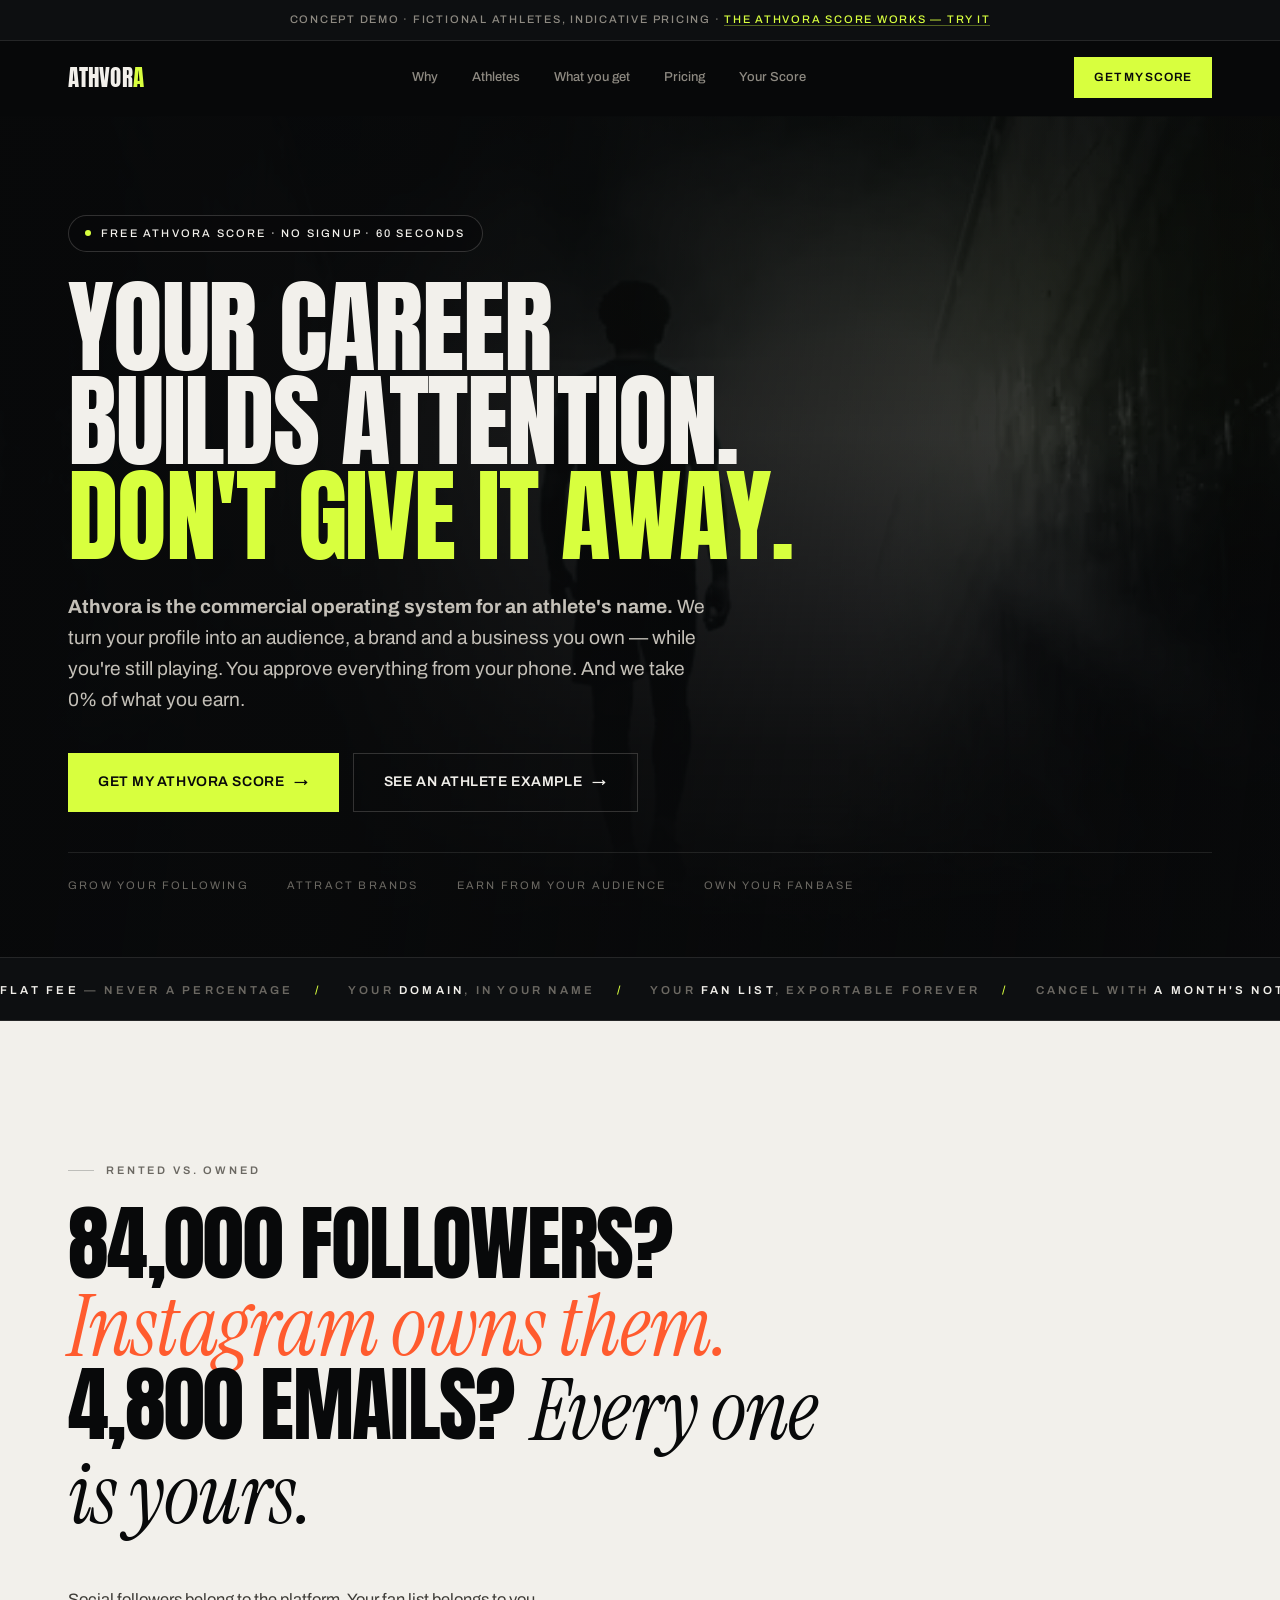
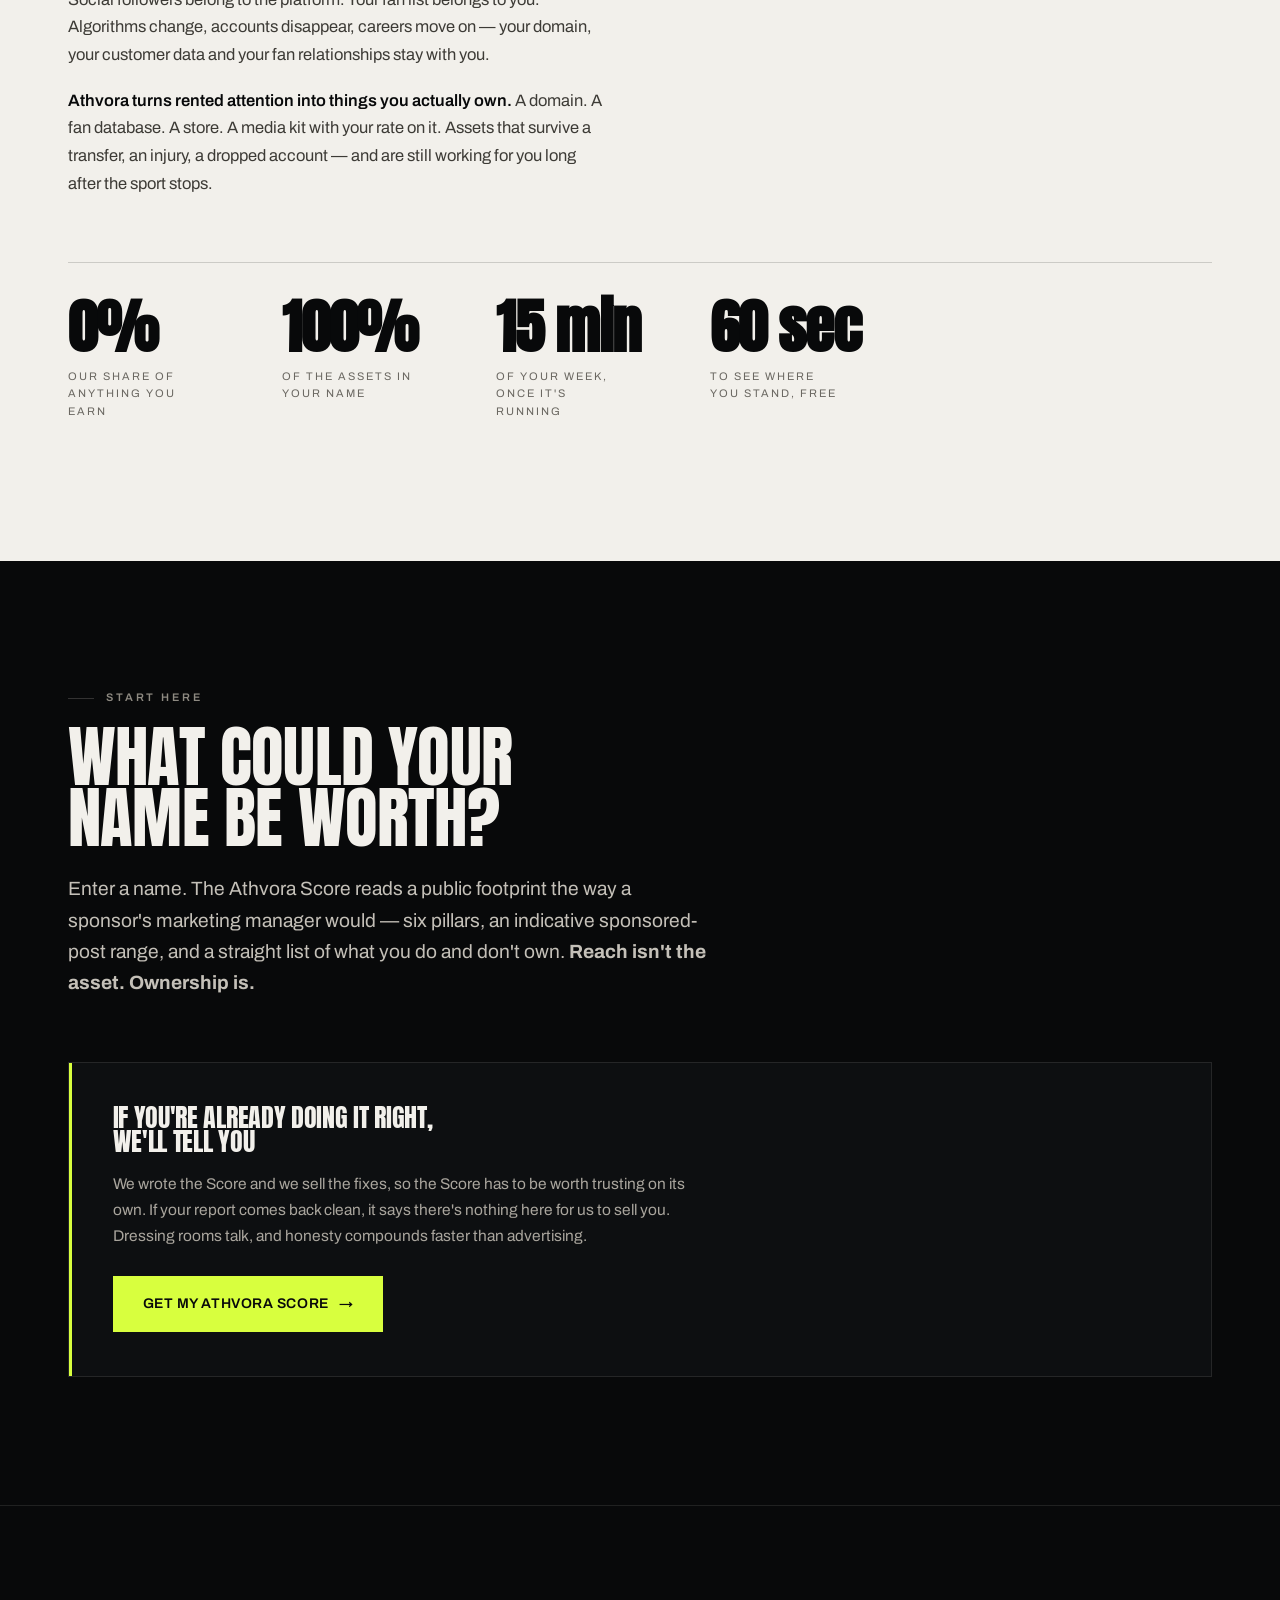
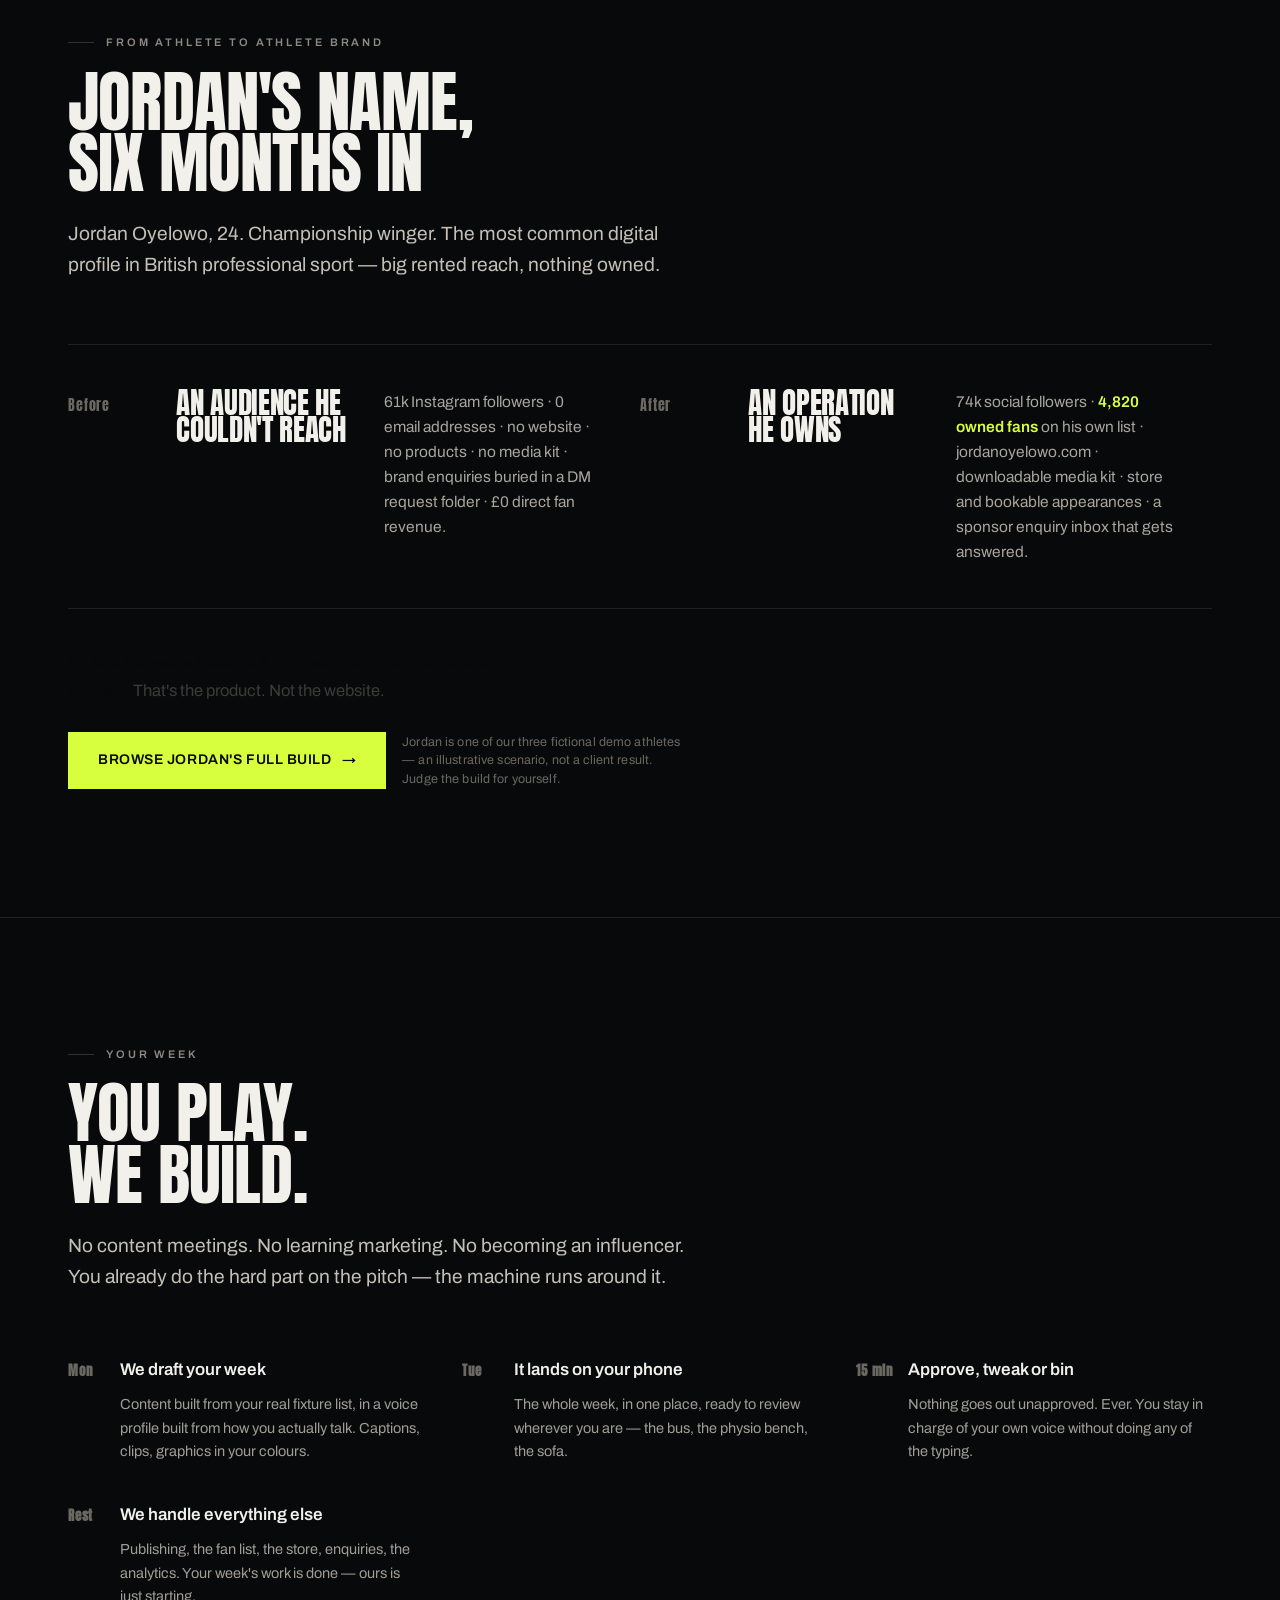
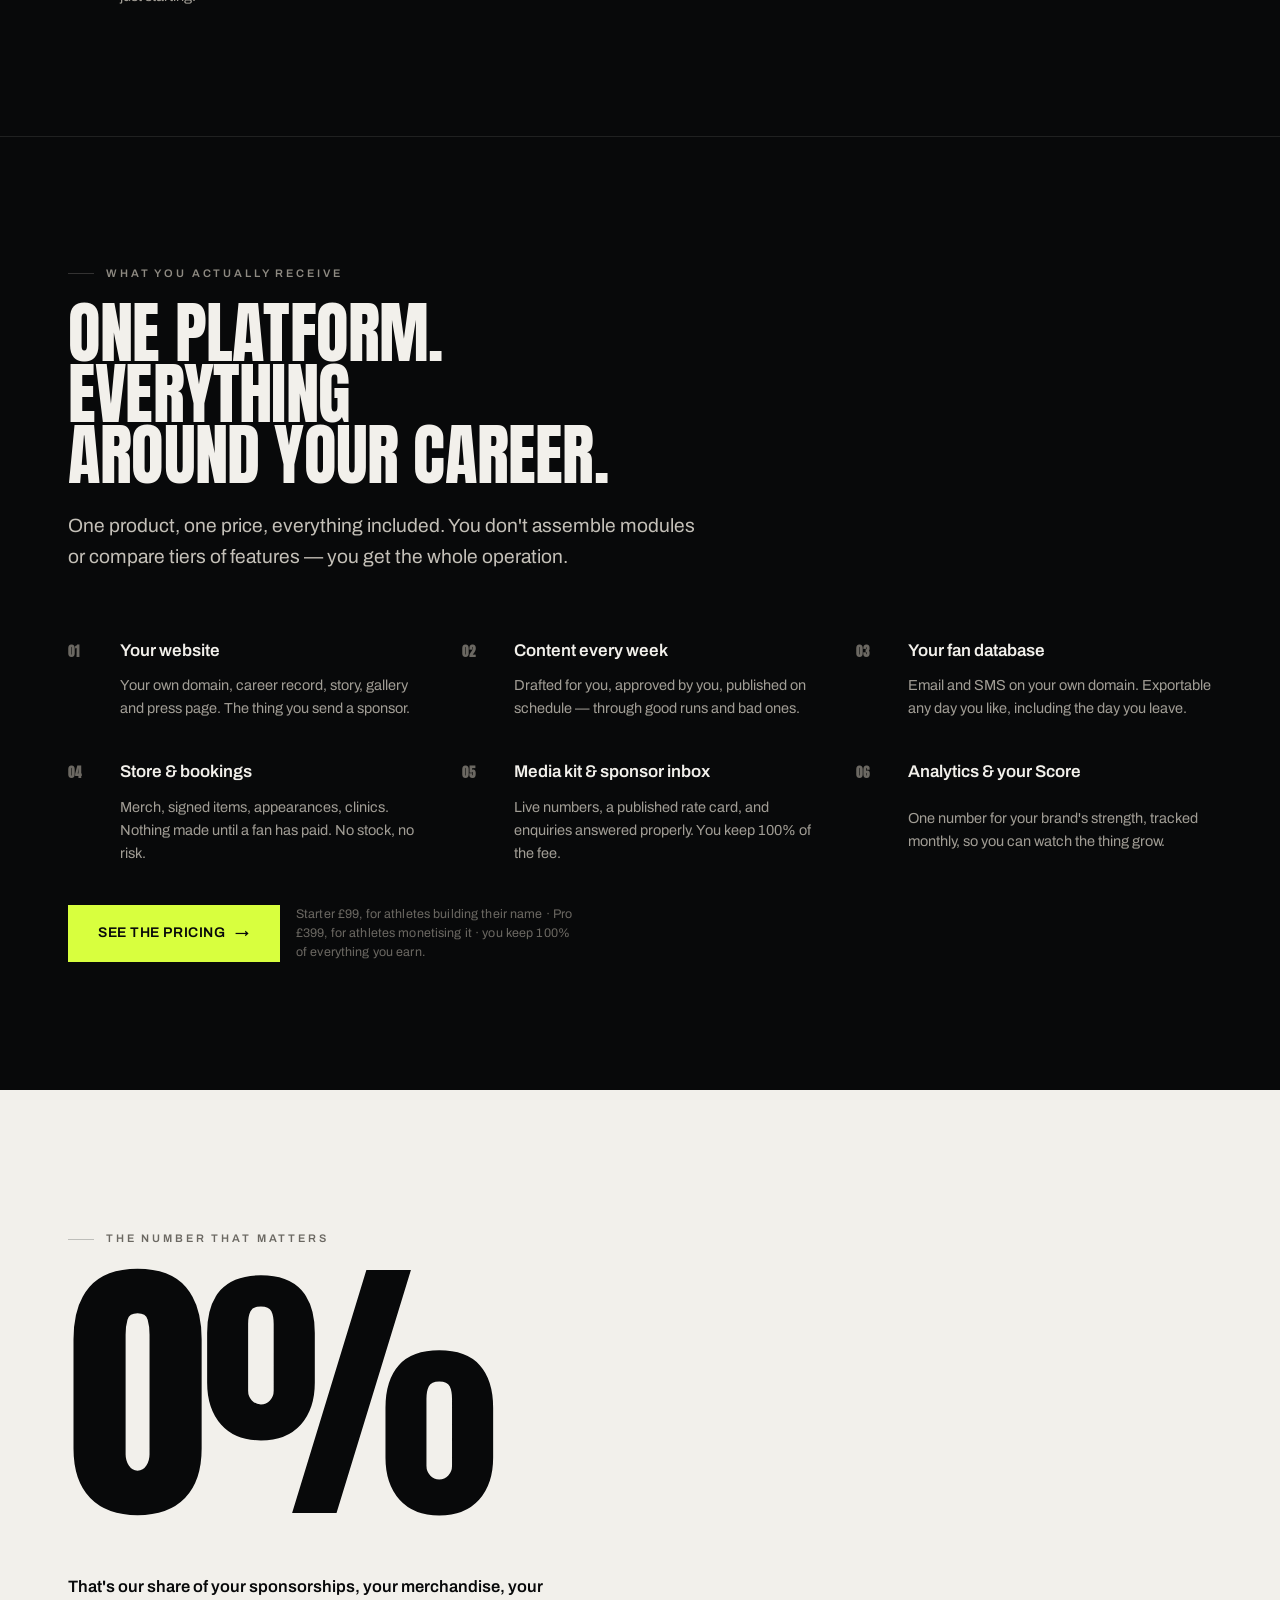
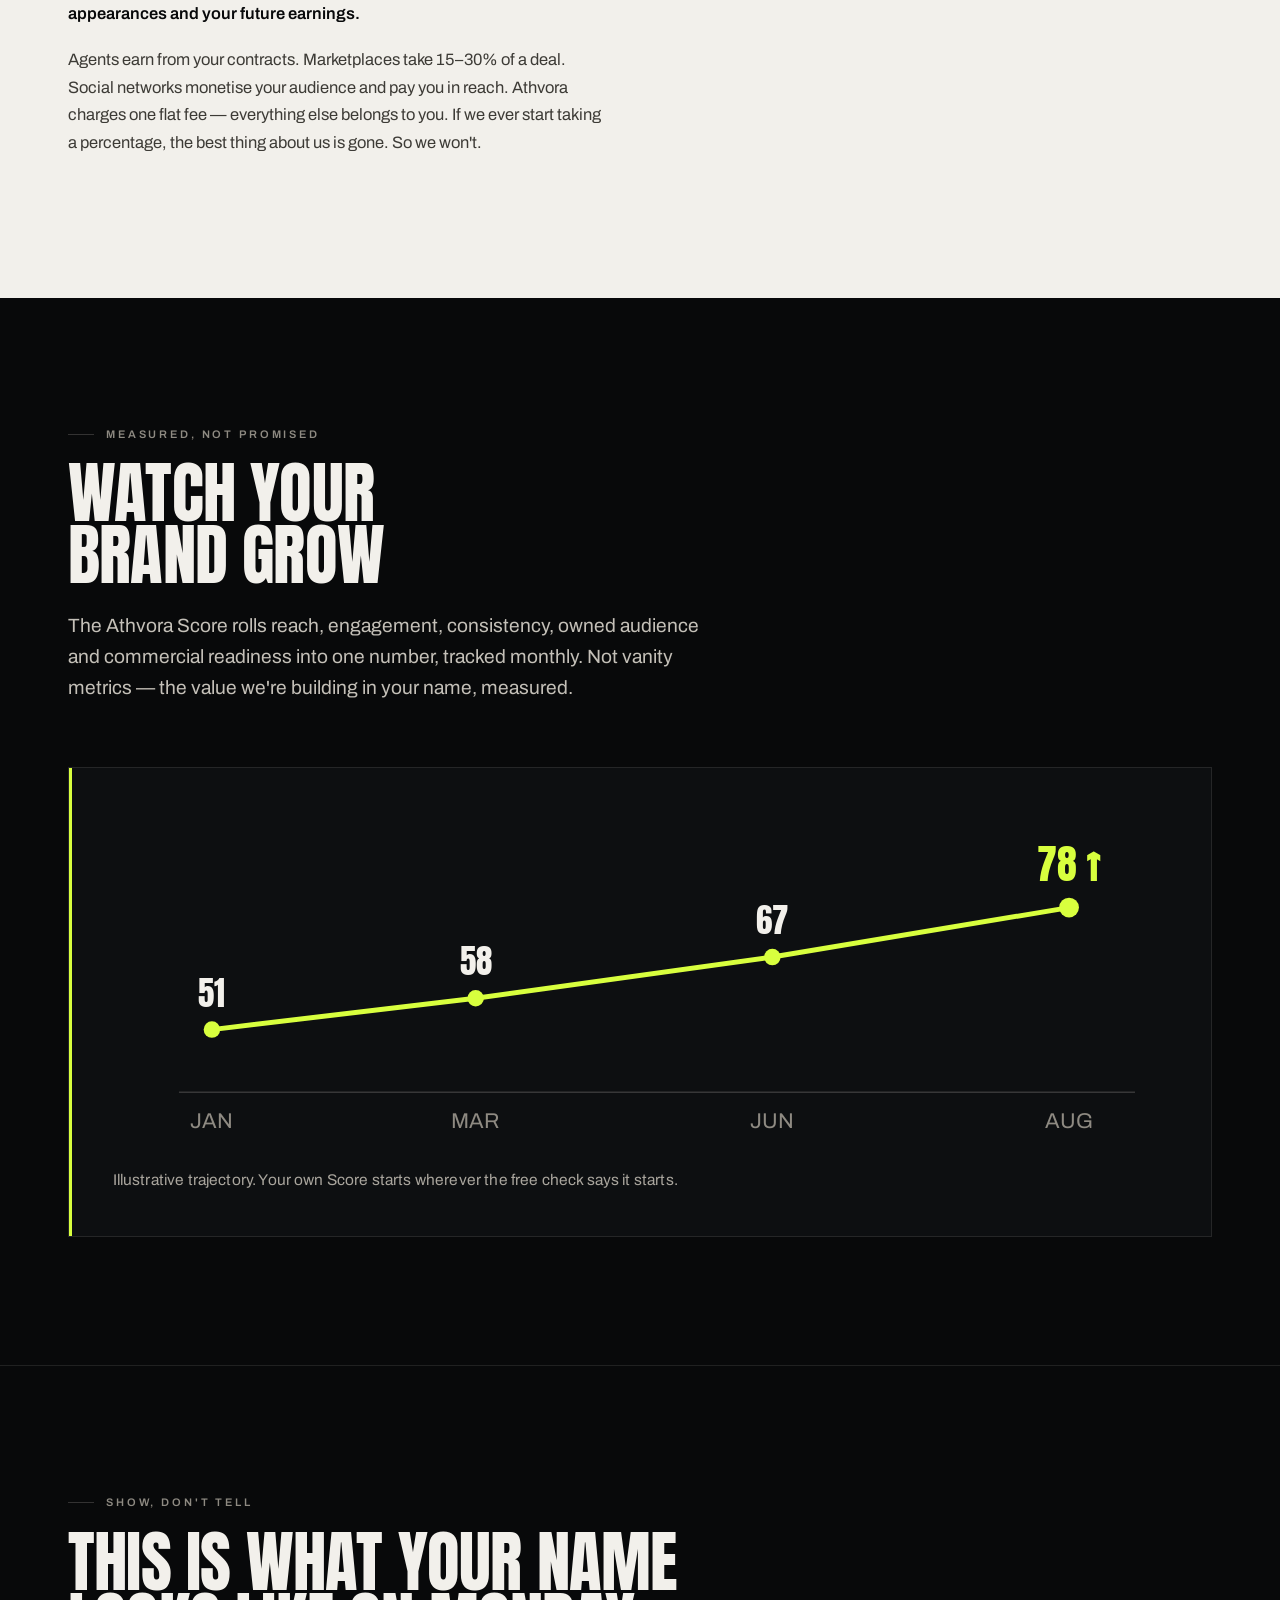
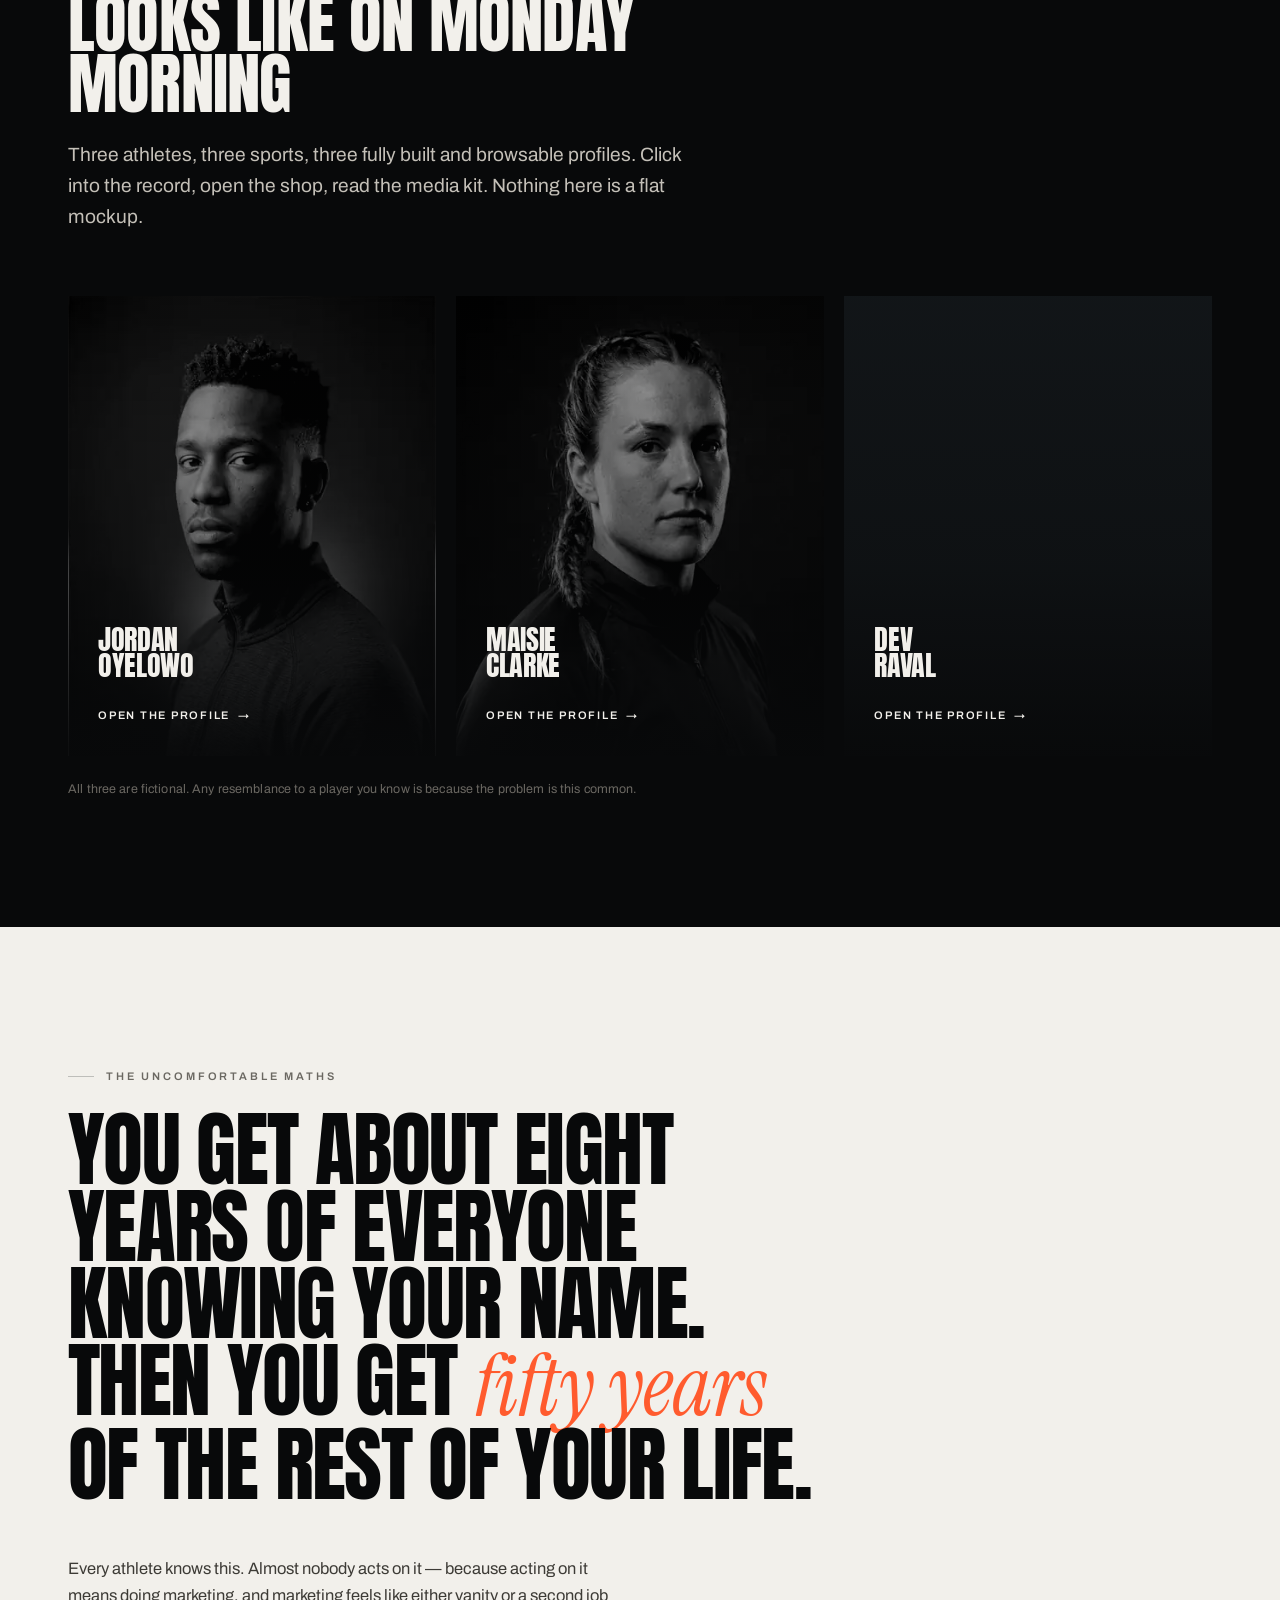
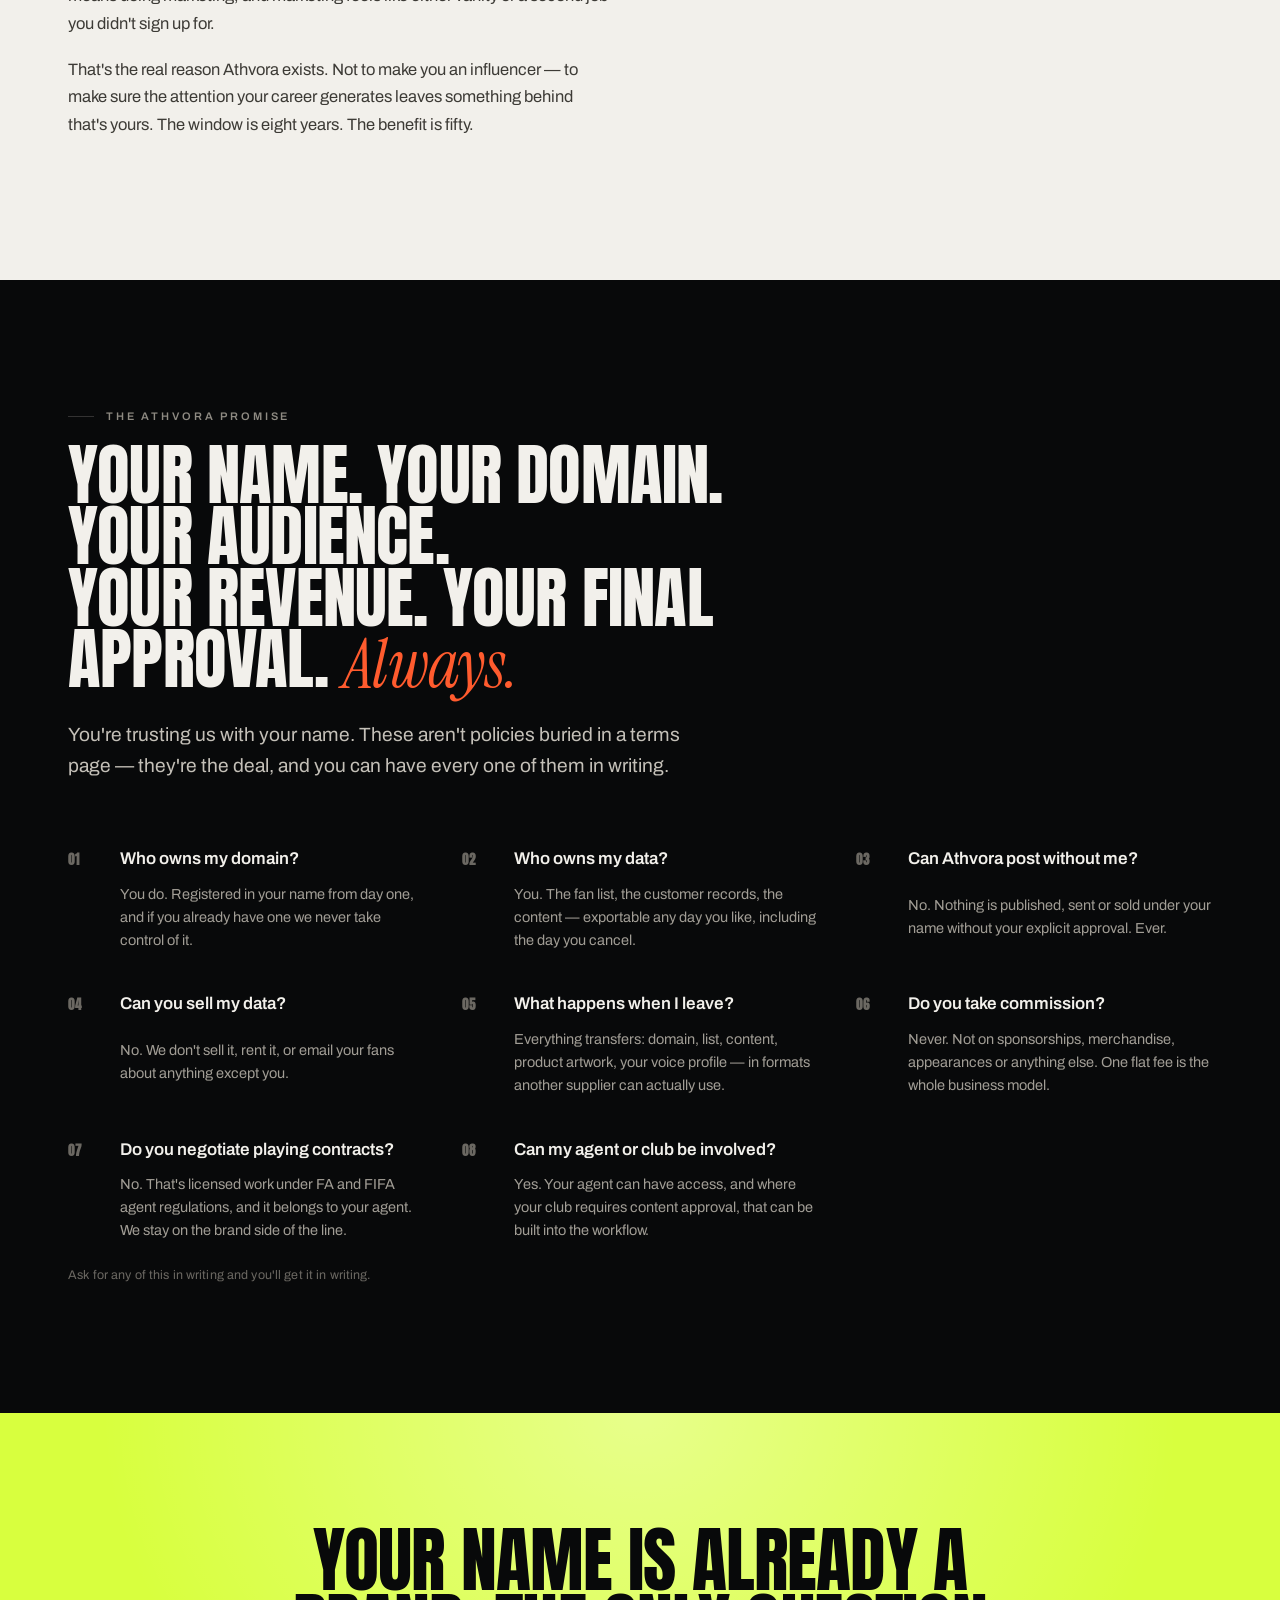
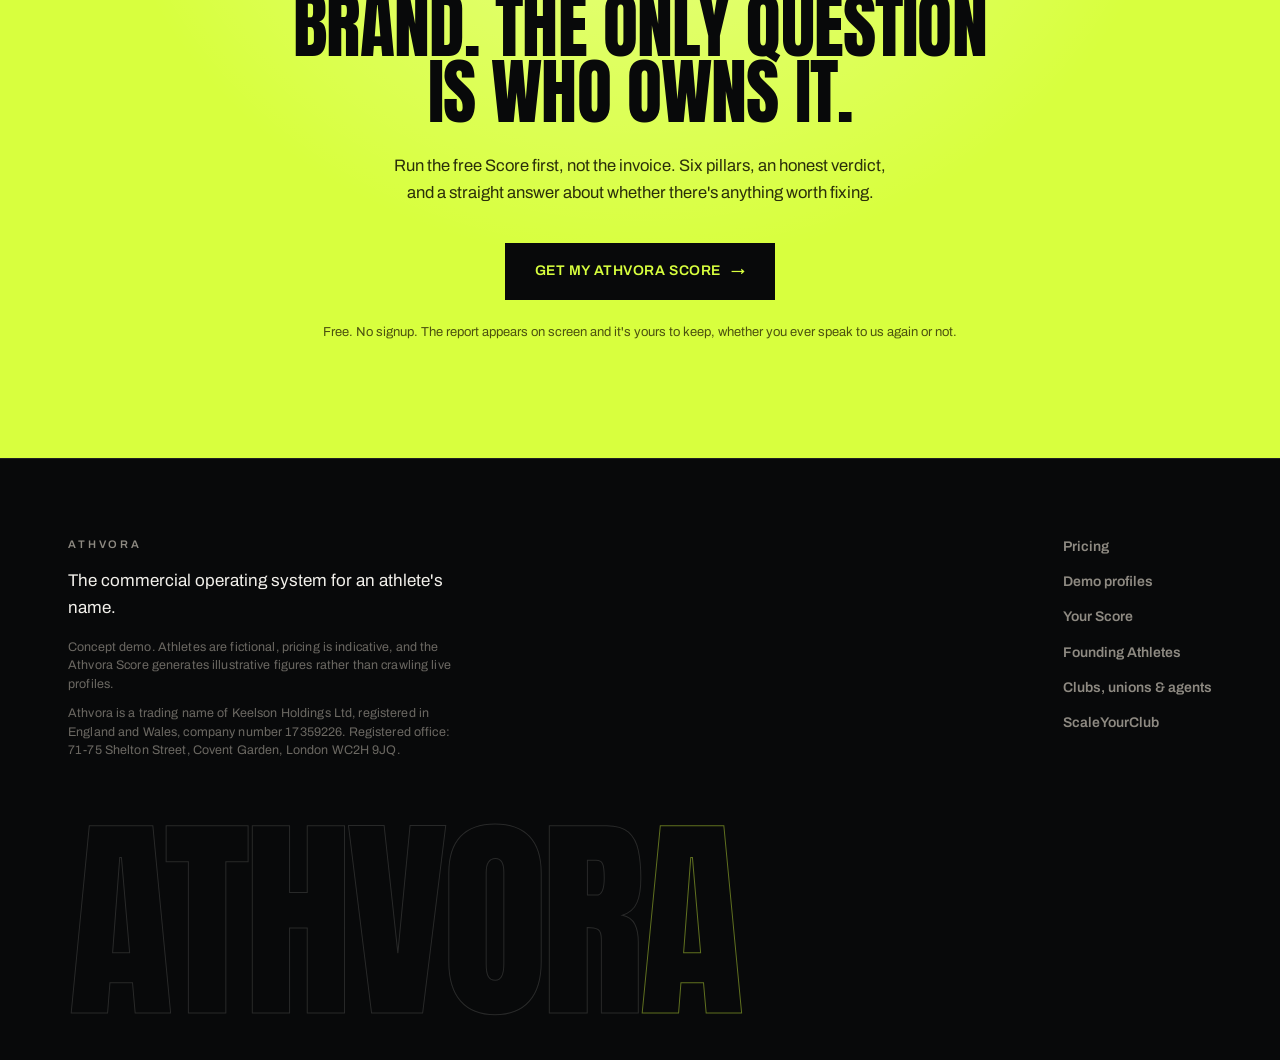
==== commit b4f093f5: "Show Keelson Holdings registered details (Names and Trading Disclosures Regs 2015 reg 24/25)" ====
--- a/index.html
+++ b/index.html
@@ -313,6 +313,7 @@
         <p class="eyebrow nb" style="margin-bottom:14px">Athvora</p>
         <p style="font-size:17px">The commercial operating system for an athlete's name.</p>
         <p class="tiny" style="margin-top:16px">Concept demo. Athletes are fictional, pricing is indicative, and the Athvora Score generates illustrative figures rather than crawling live profiles.</p>
+        <p class="tiny" style="margin-top:10px">Athvora is a trading name of Keelson Holdings Ltd, registered in England and Wales, company number 17359226. Registered office: 71-75 Shelton Street, Covent Garden, London WC2H 9JQ.</p>
       </div>
       <div class="foot-links">
         <a href="/pricing" class="tl">Pricing</a>
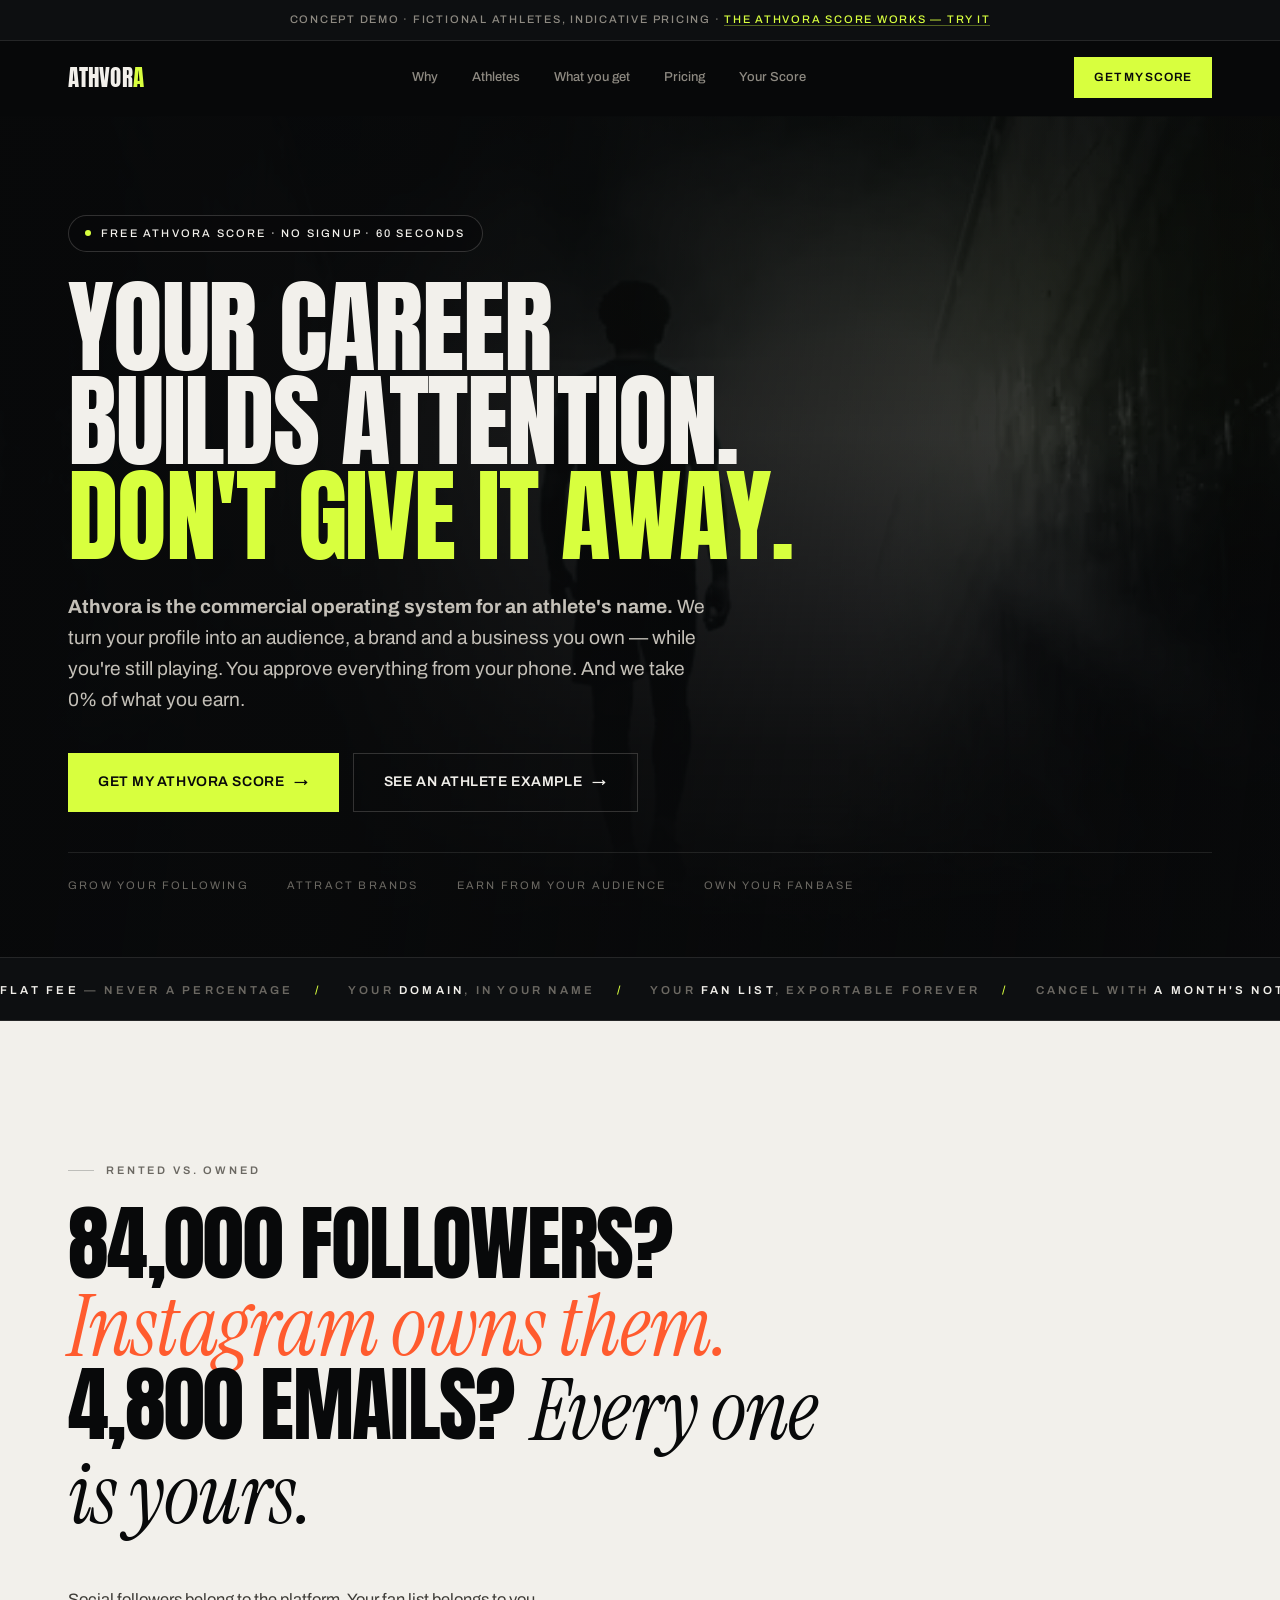
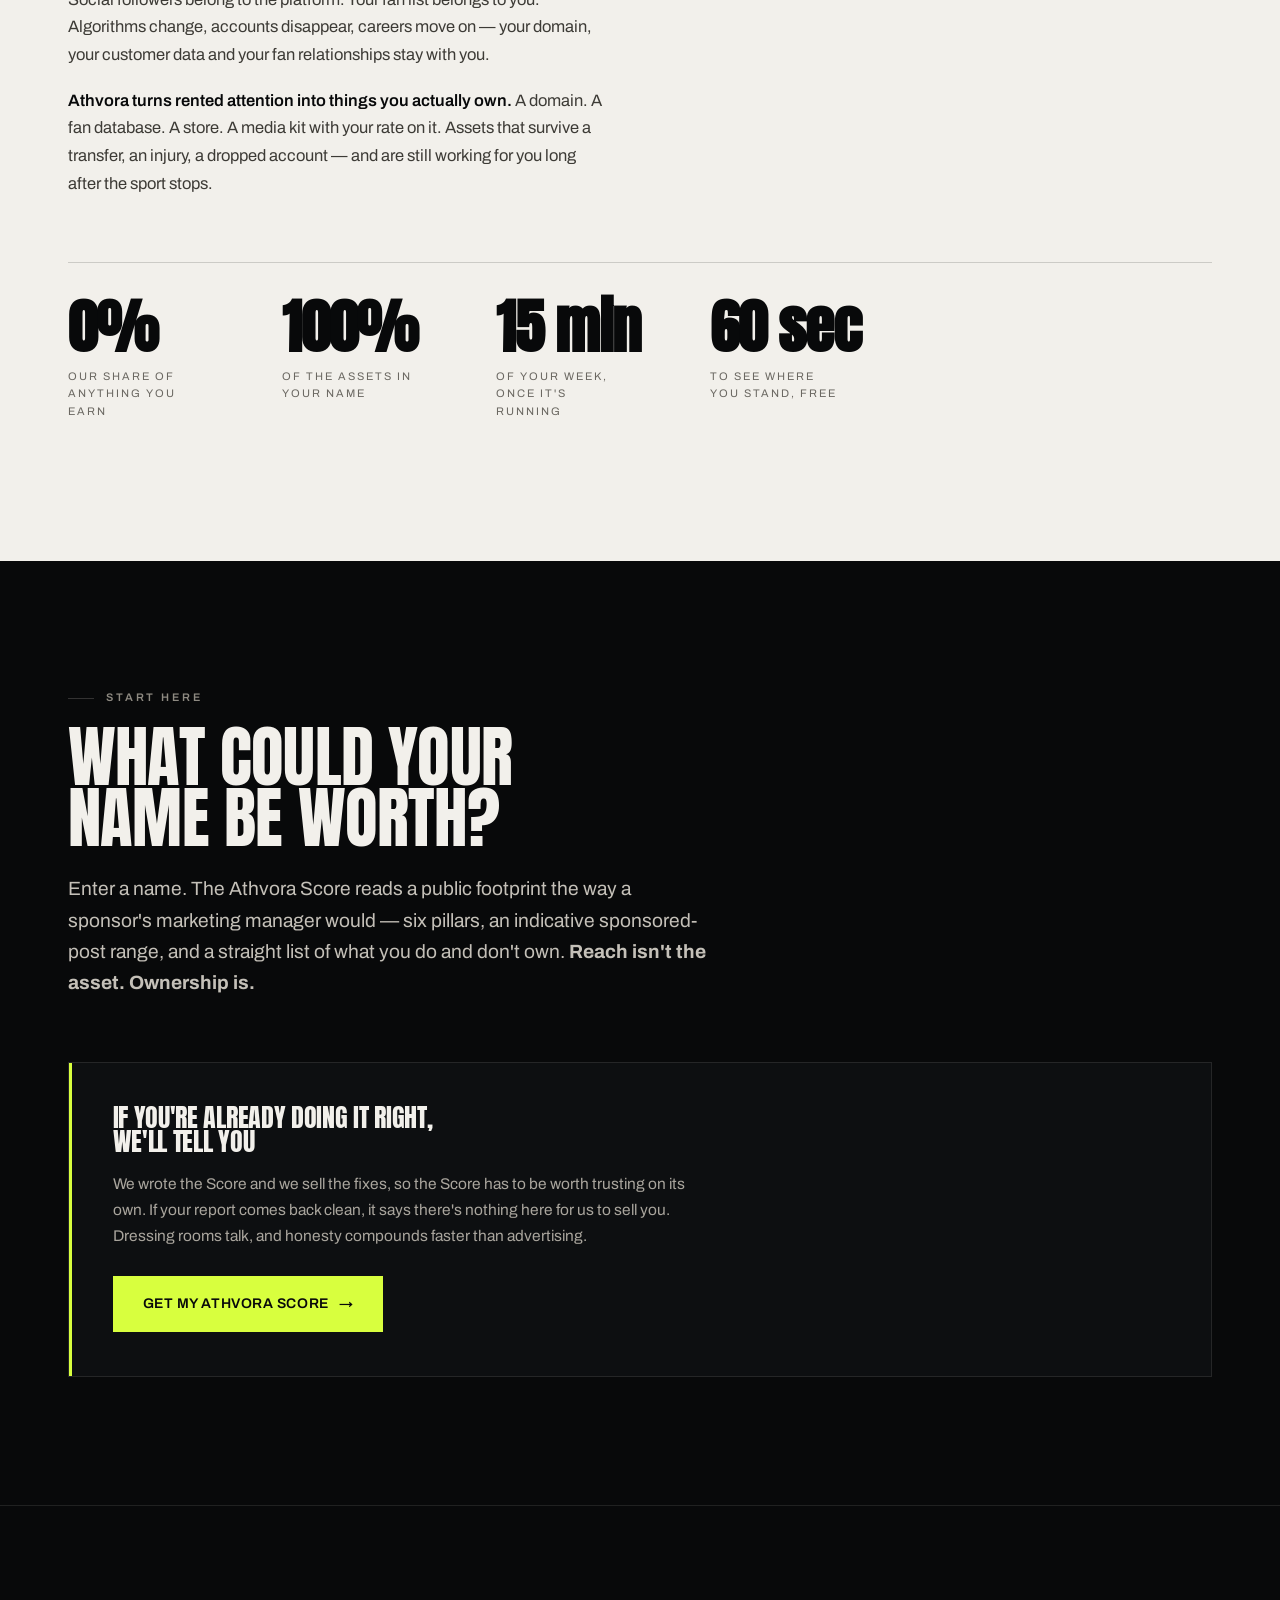
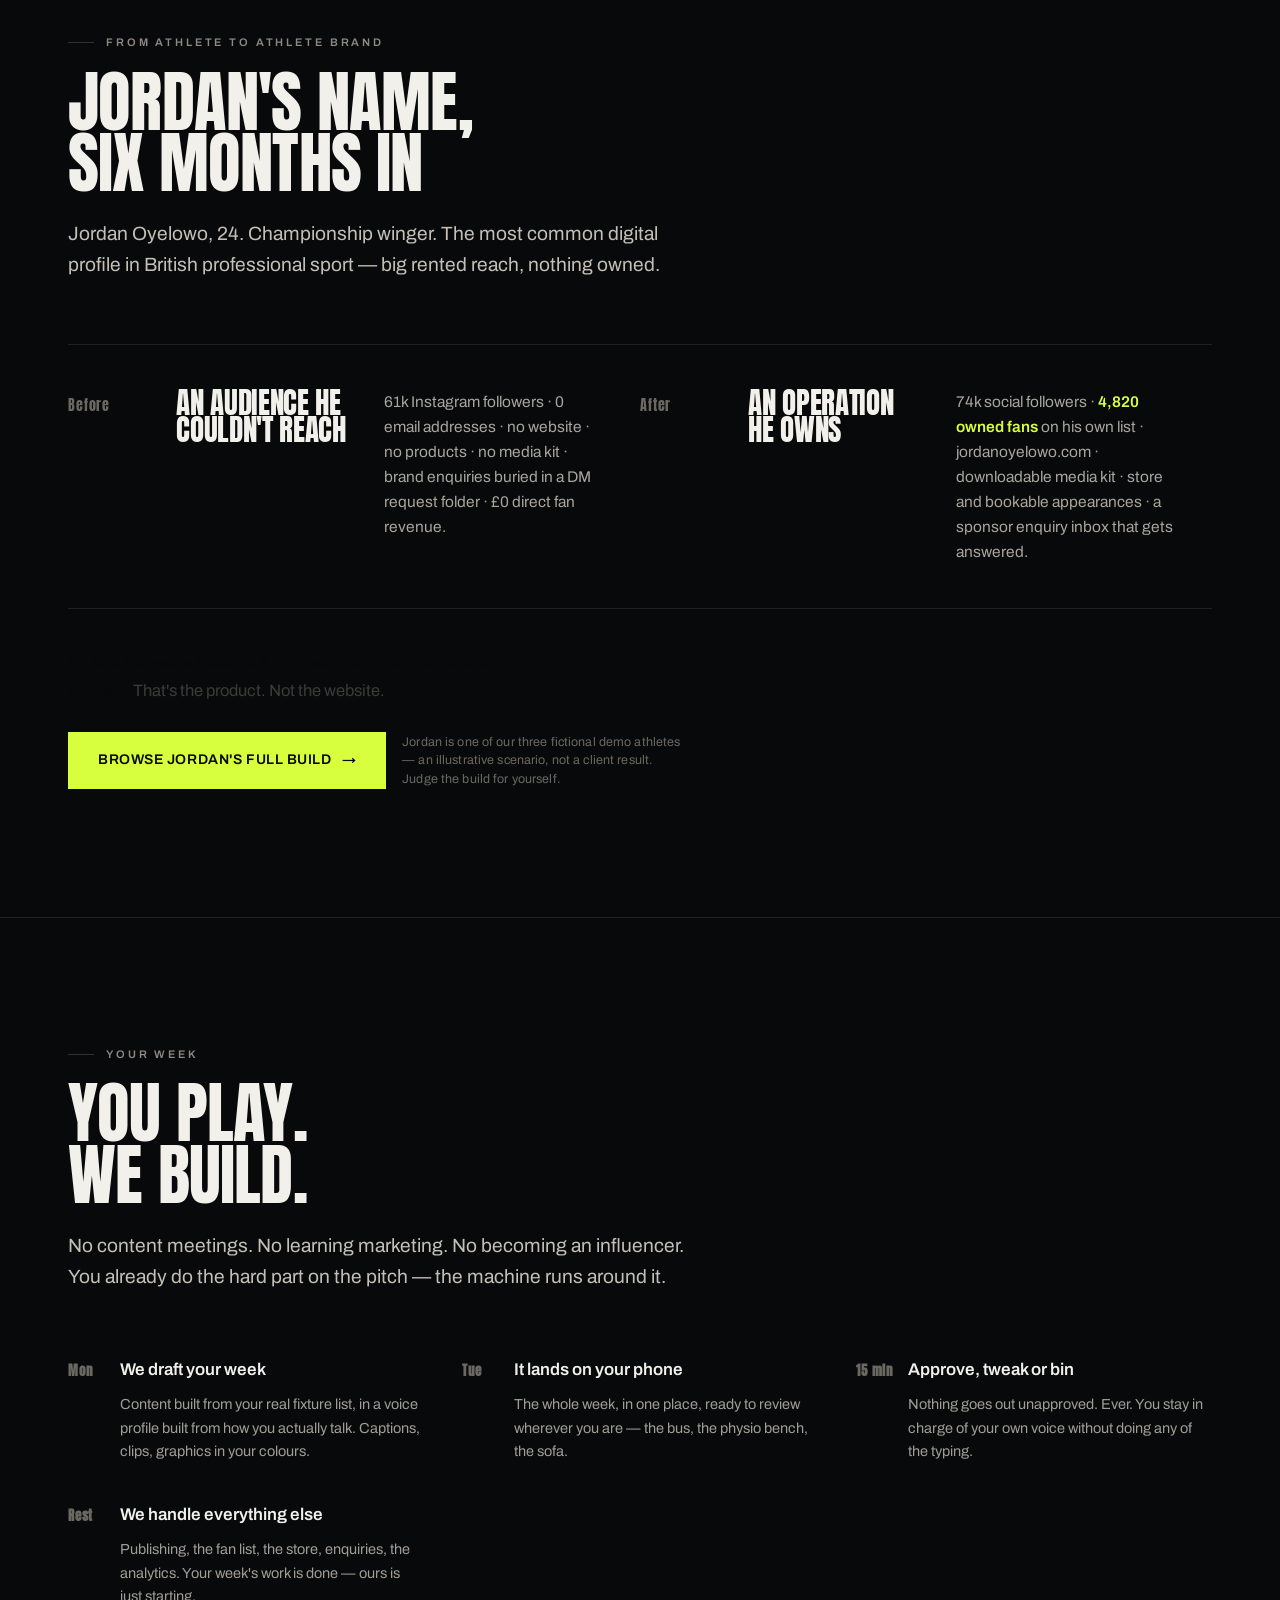
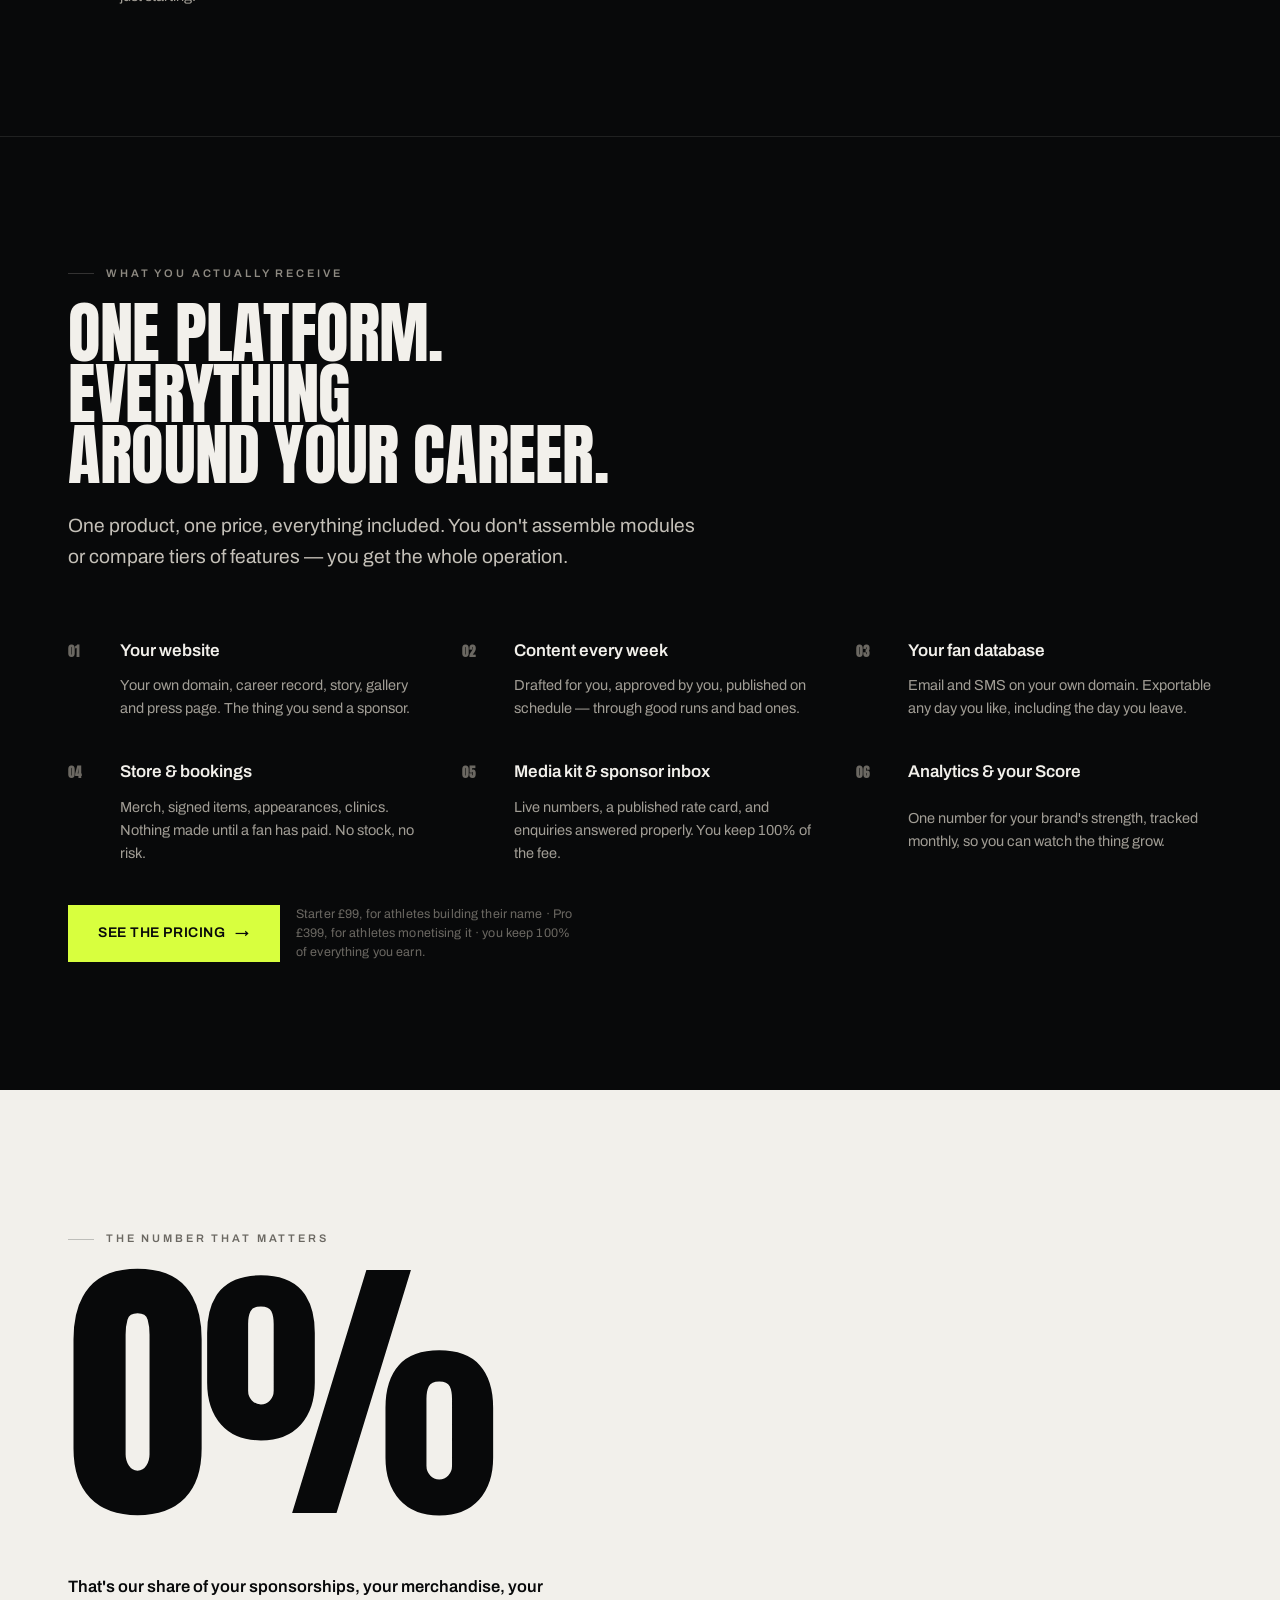
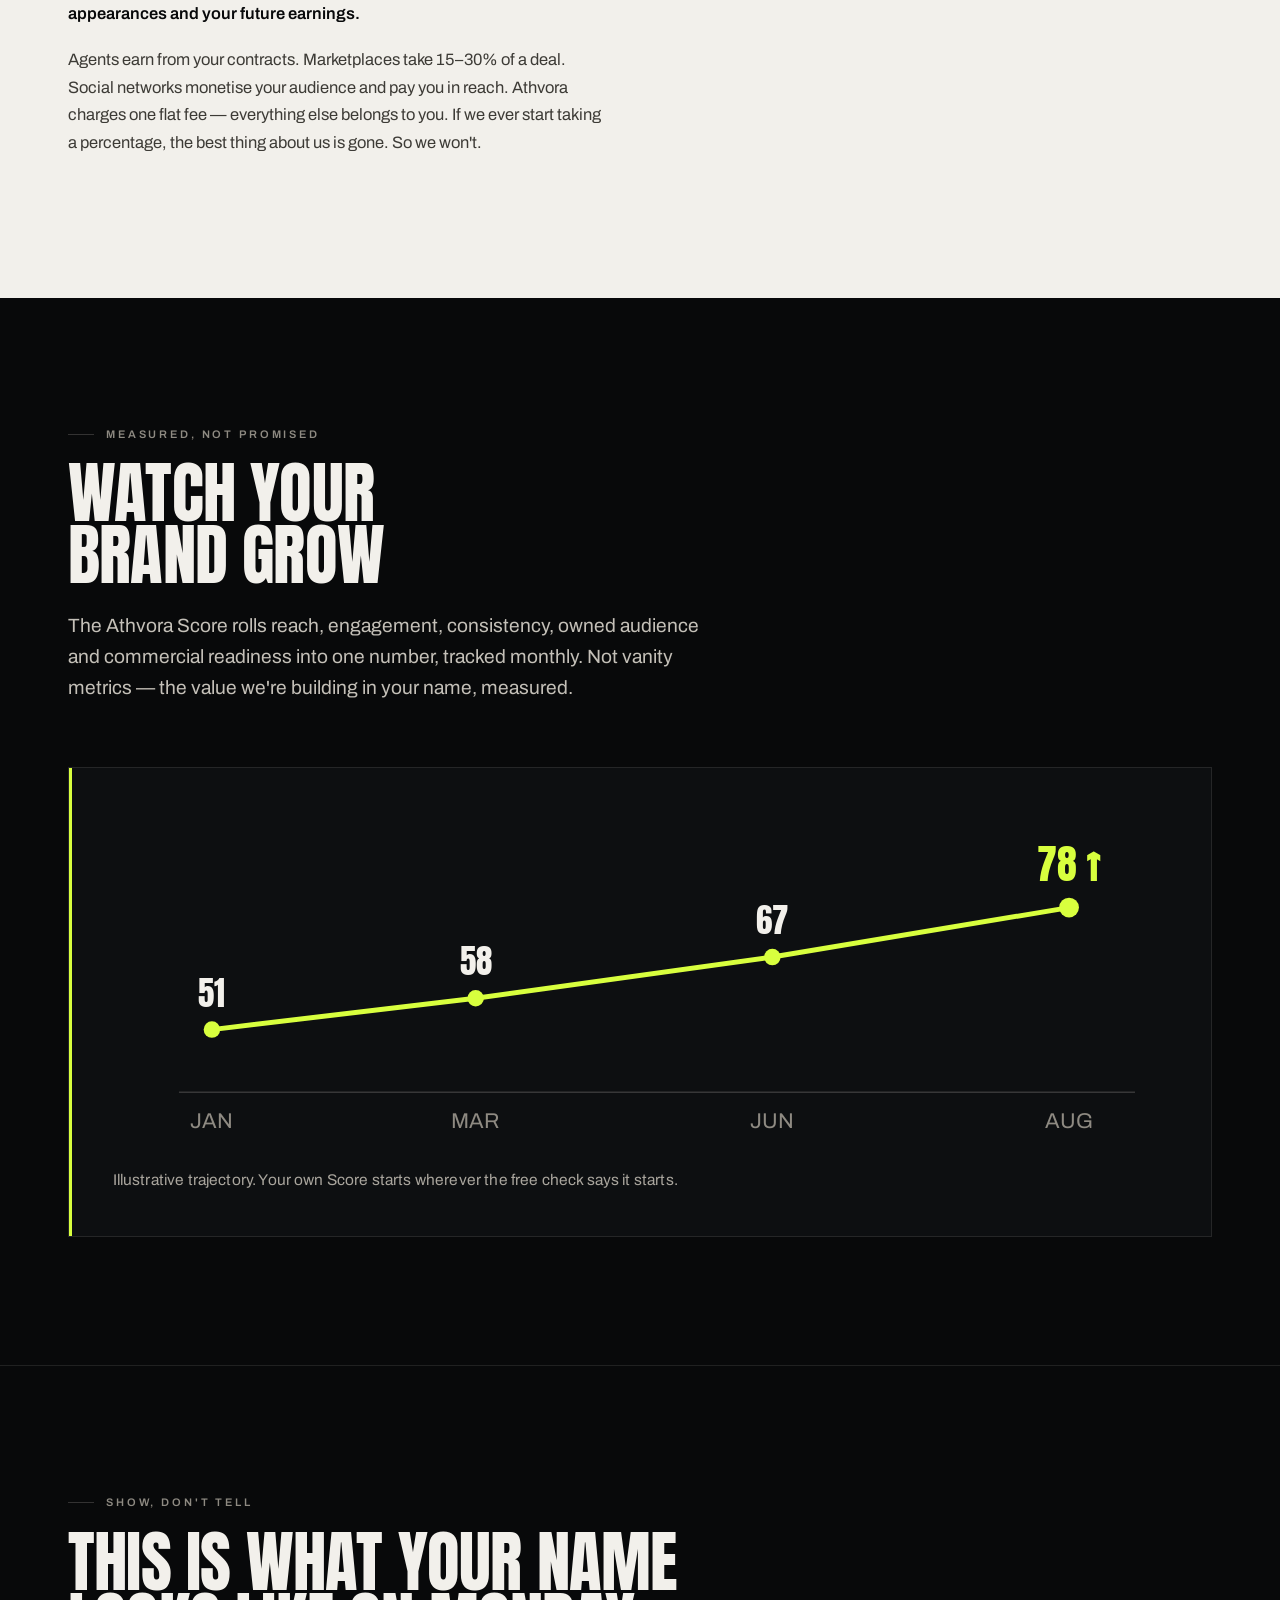
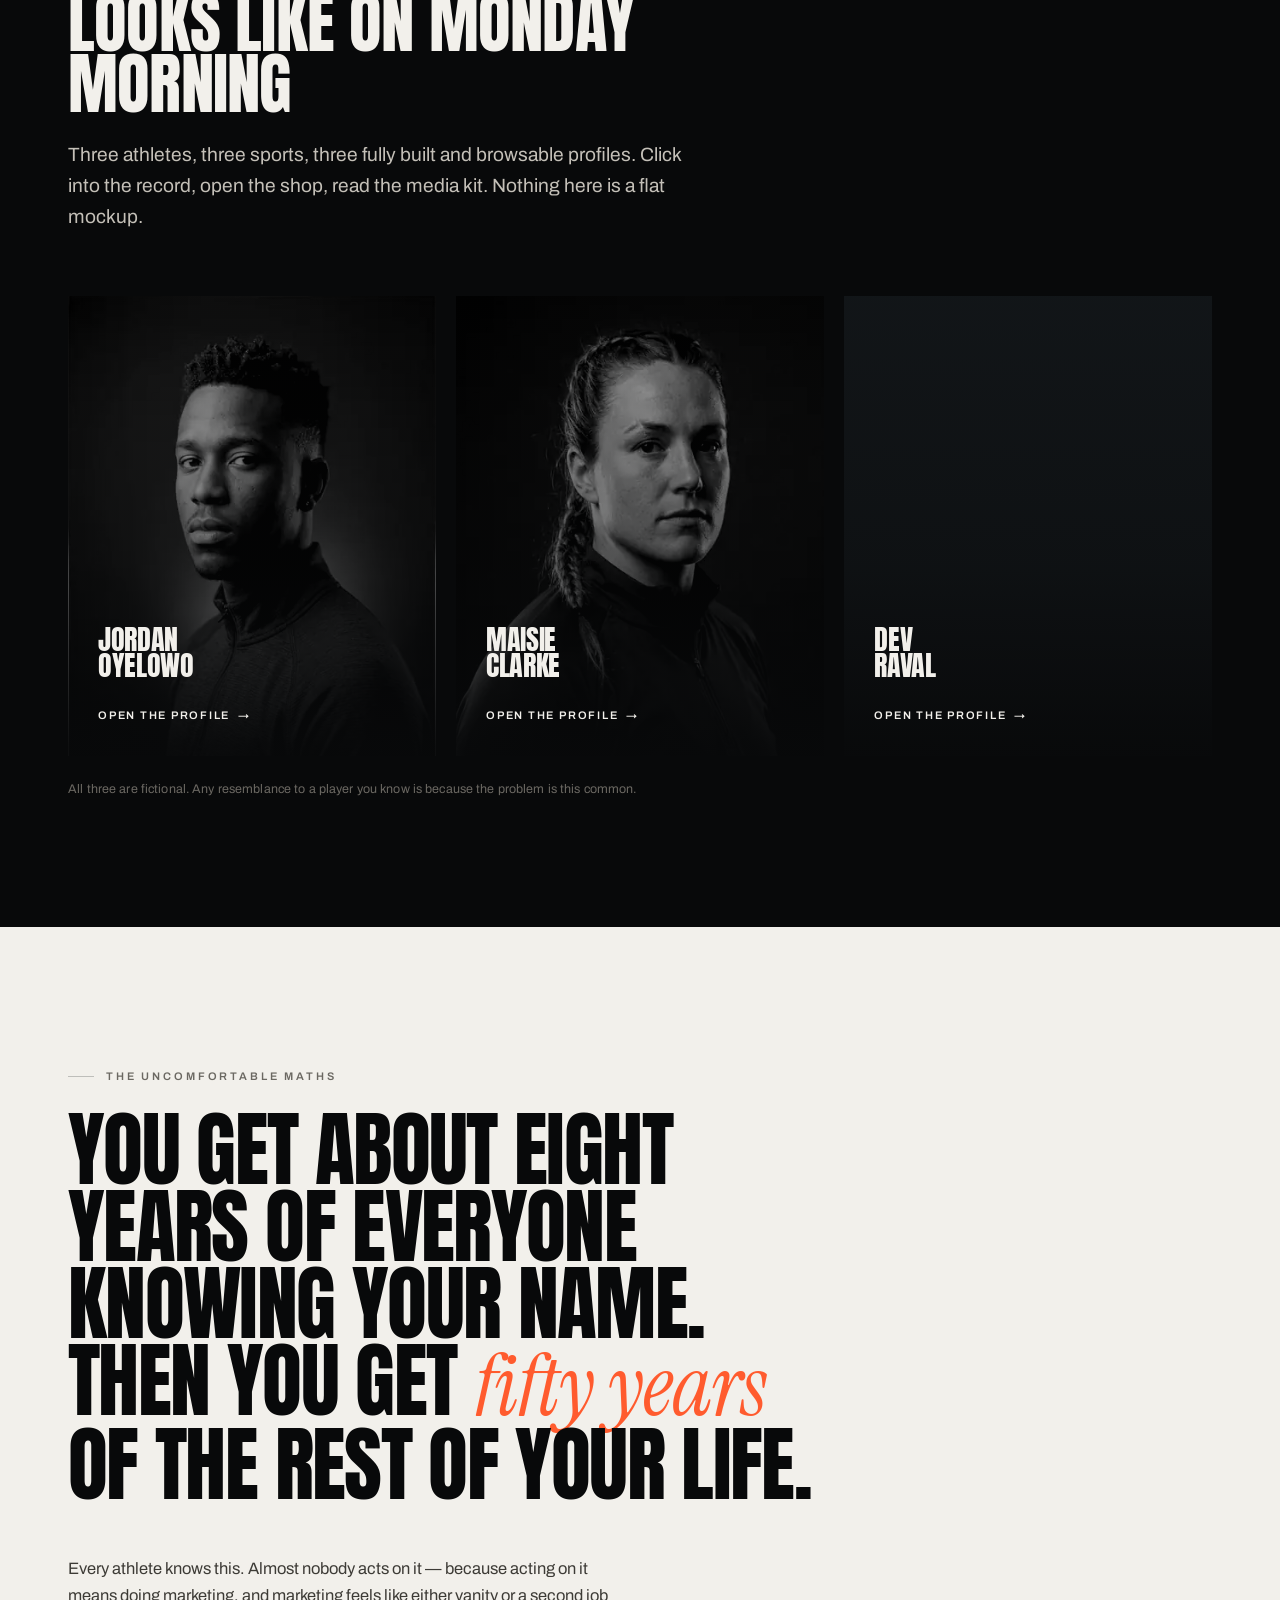
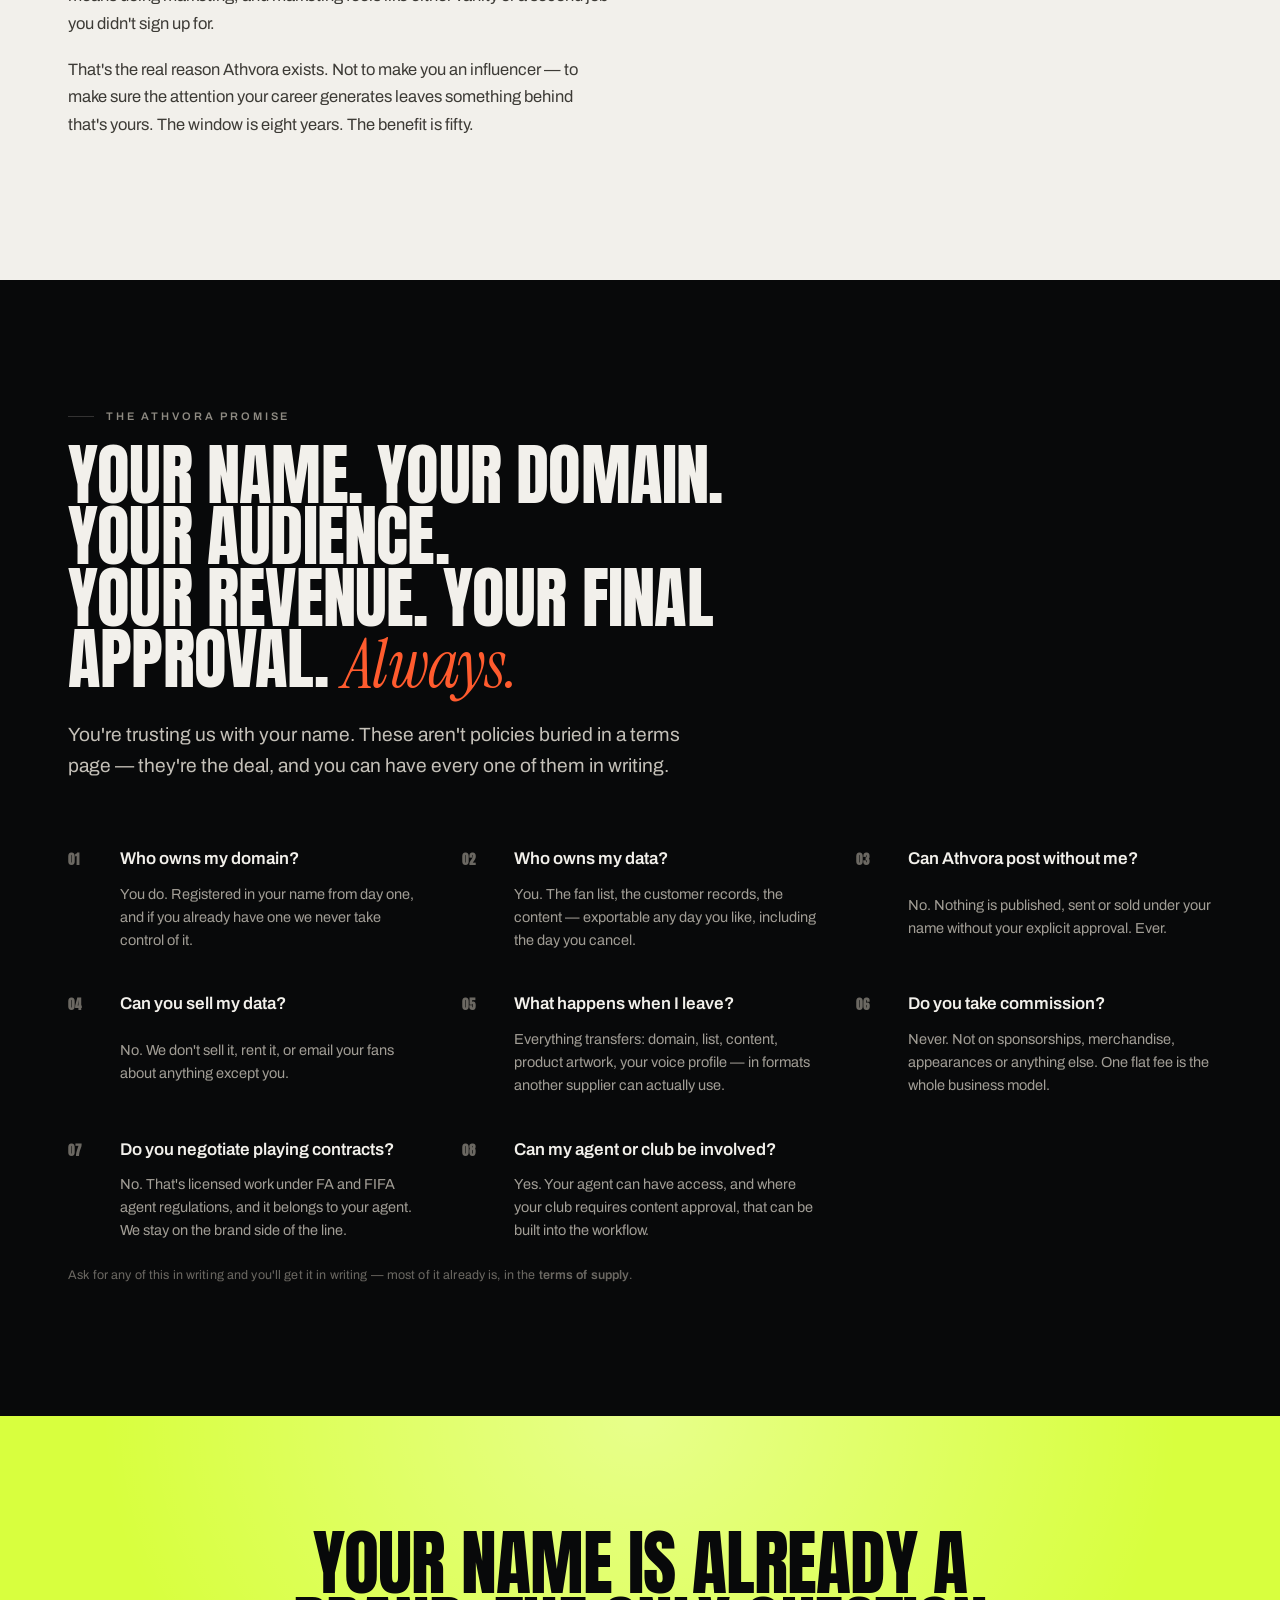
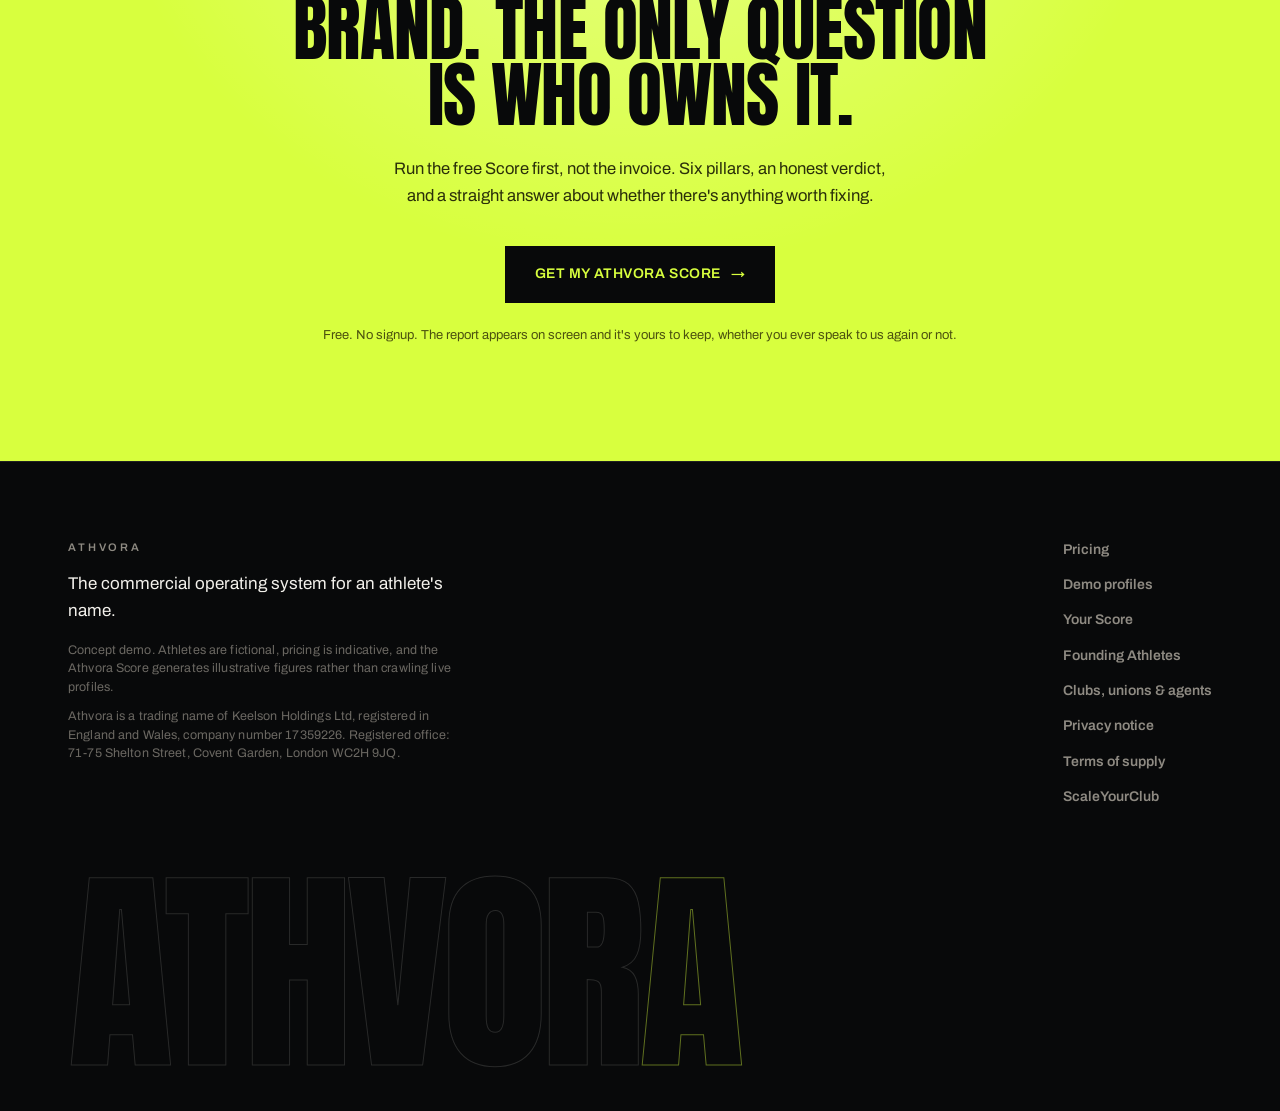
==== commit 3e5c237b: "Add privacy notice (Art 13 UK GDPR) and link it from every page" ====
--- a/index.html
+++ b/index.html
@@ -293,7 +293,7 @@
       <div class="si" data-rv="0.24"><b>07</b><h4>Do you negotiate playing contracts?</h4><p>No. That's licensed work under FA and FIFA agent regulations, and it belongs to your agent. We stay on the brand side of the line.</p></div>
       <div class="si" data-rv="0.28"><b>08</b><h4>Can my agent or club be involved?</h4><p>Yes. Your agent can have access, and where your club requires content approval, that can be built into the workflow.</p></div>
     </div>
-    <p class="tiny" data-rv style="margin-top:24px">Ask for any of this in writing and you'll get it in writing.</p>
+    <p class="tiny" data-rv style="margin-top:24px">Ask for any of this in writing and you'll get it in writing — most of it already is, in the <a href="/terms" class="tl">terms of supply</a>.</p>
   </div>
 </section>
 
@@ -321,6 +321,8 @@
         <a href="/check" class="tl">Your Score</a>
         <a href="/founding" class="tl">Founding Athletes</a>
         <a href="/partners" class="tl">Clubs, unions &amp; agents</a>
+        <a href="/privacy" class="tl">Privacy notice</a>
+        <a href="/terms" class="tl">Terms of supply</a>
         <a href="https://scaleyourclub.com" class="tl">ScaleYourClub</a>
       </div>
     </div>
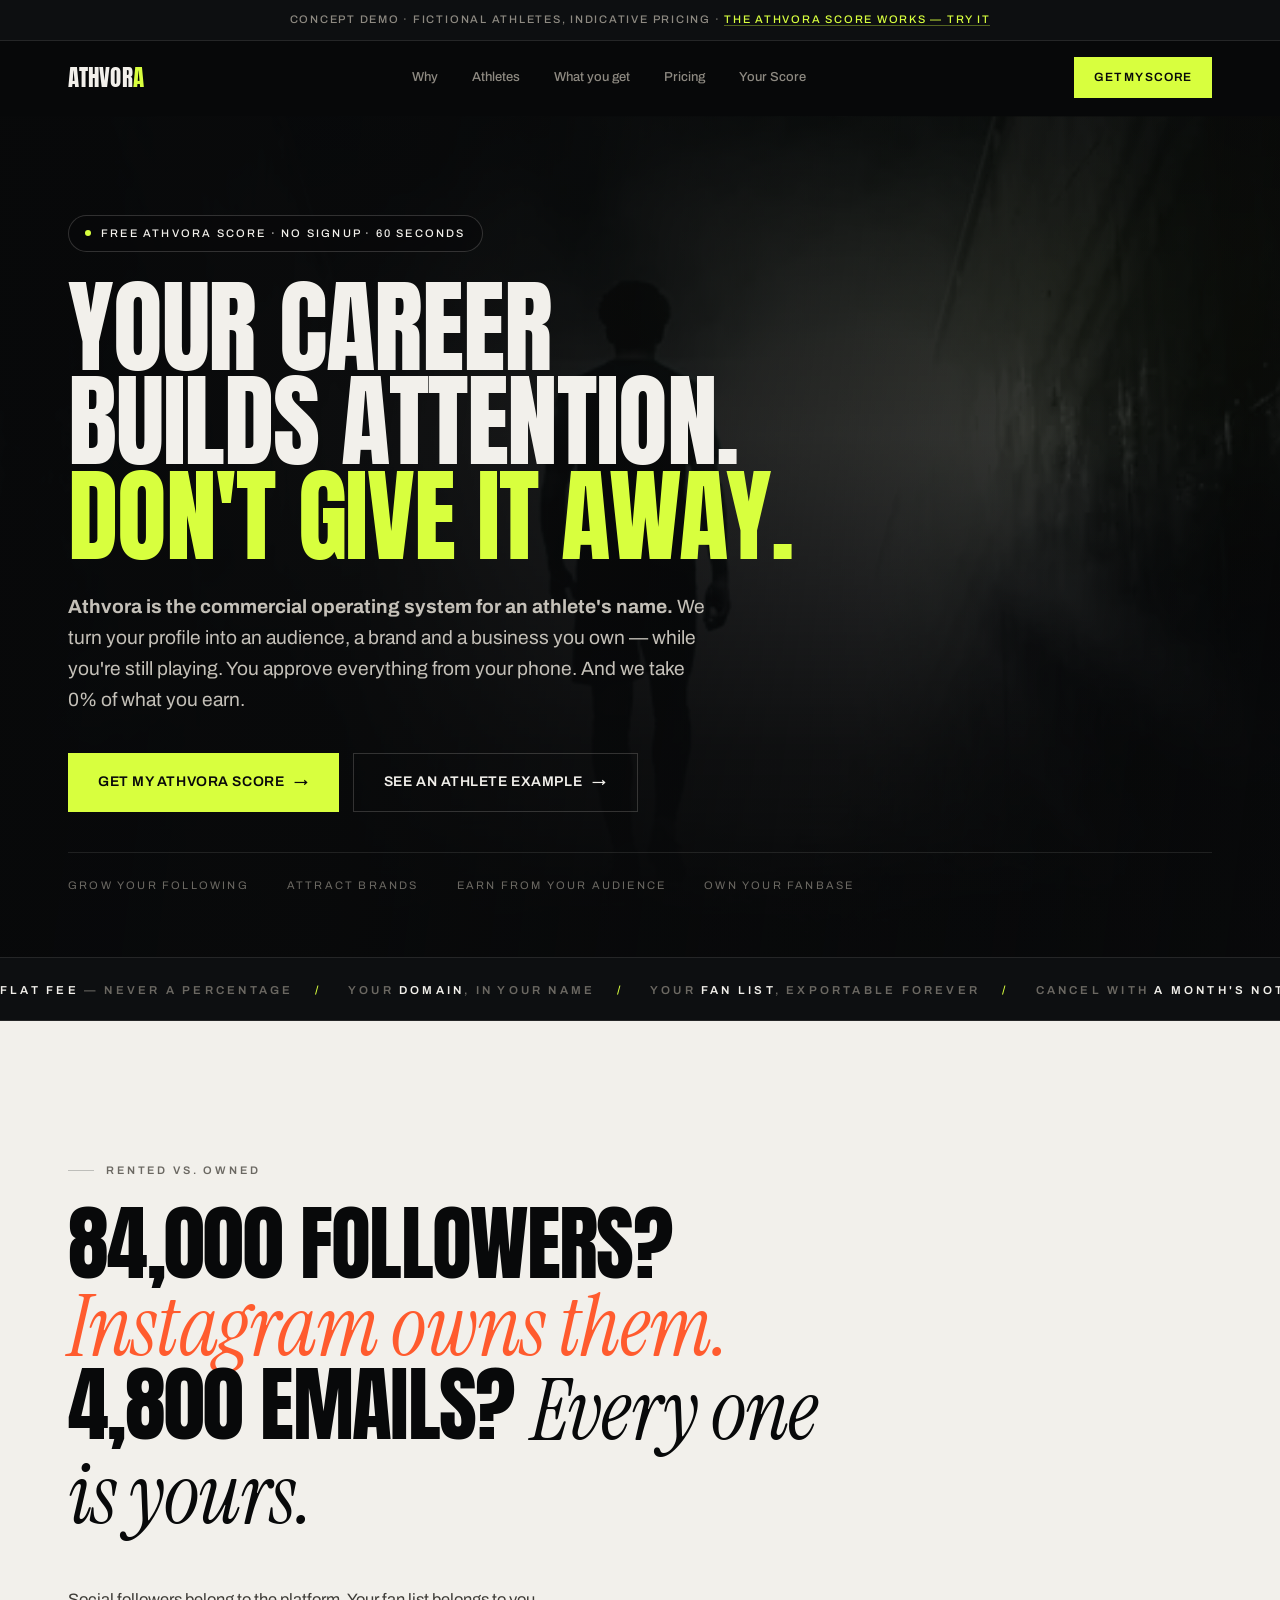
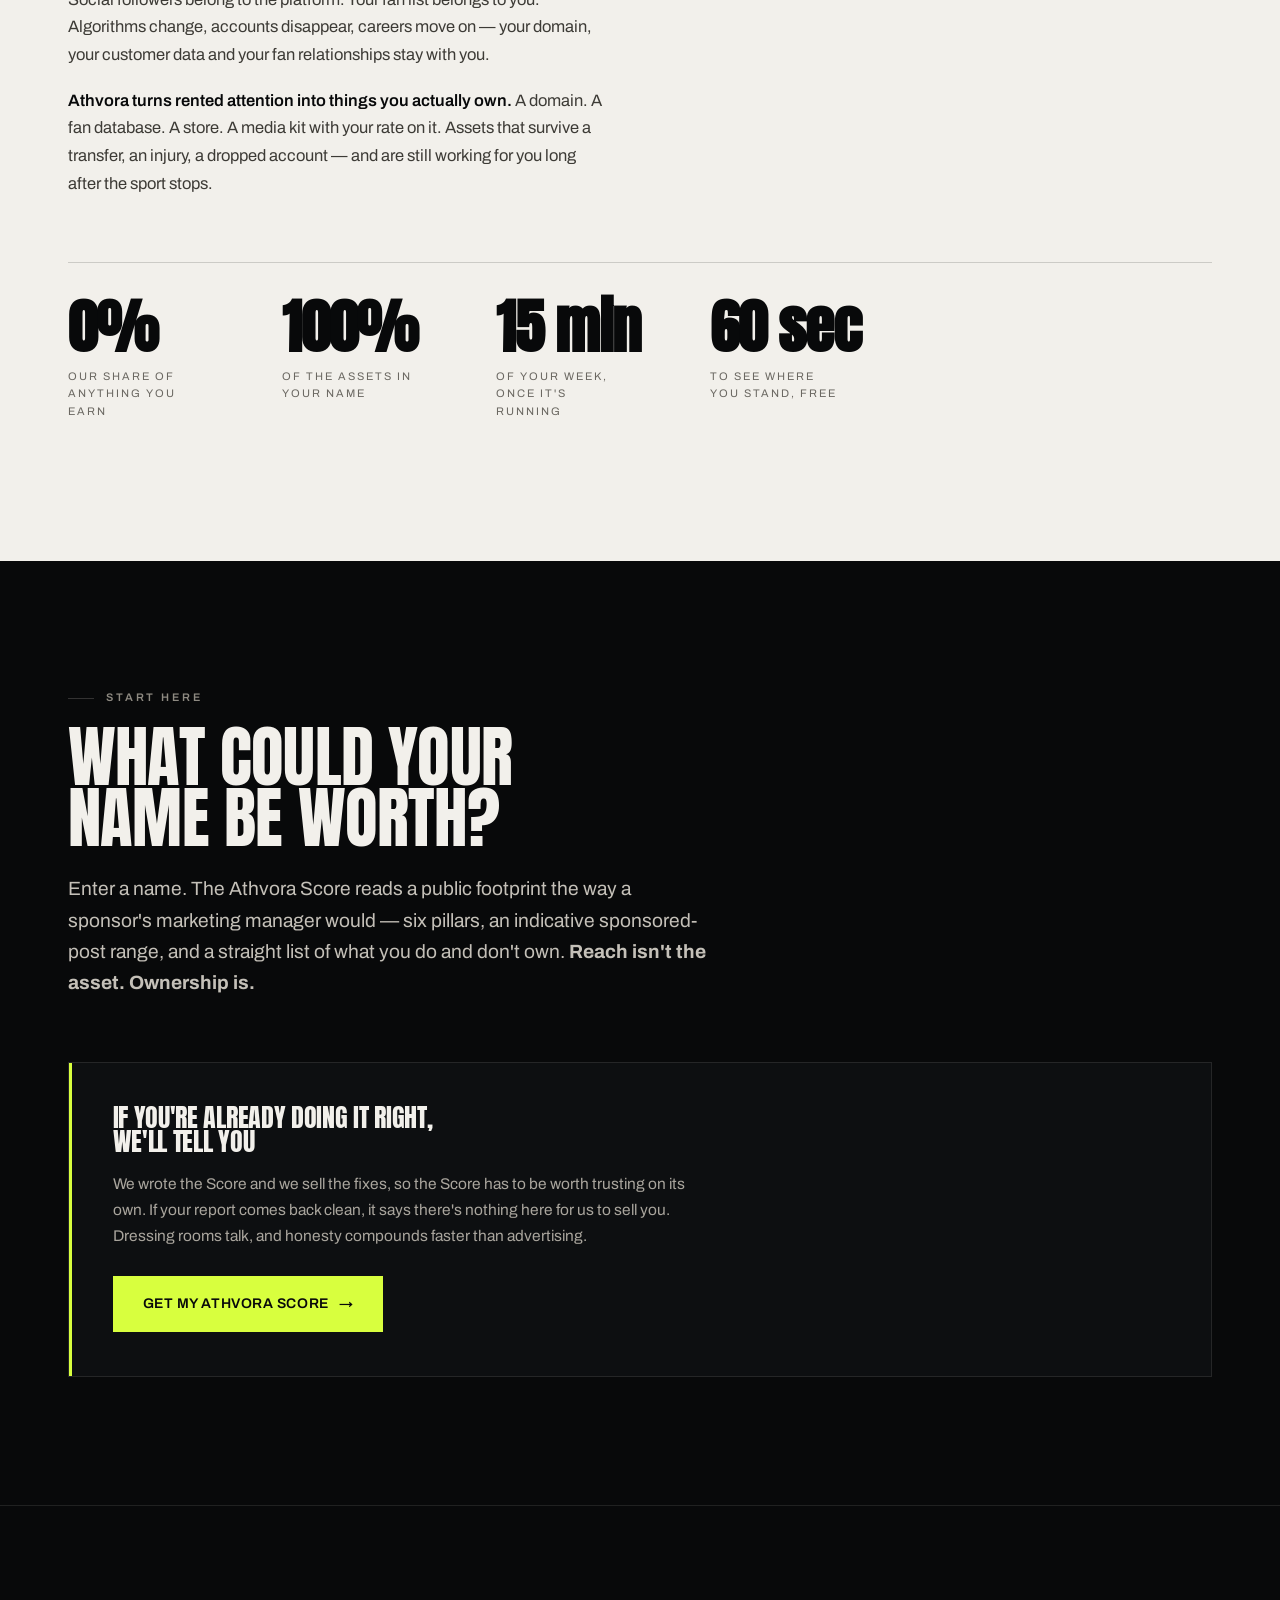
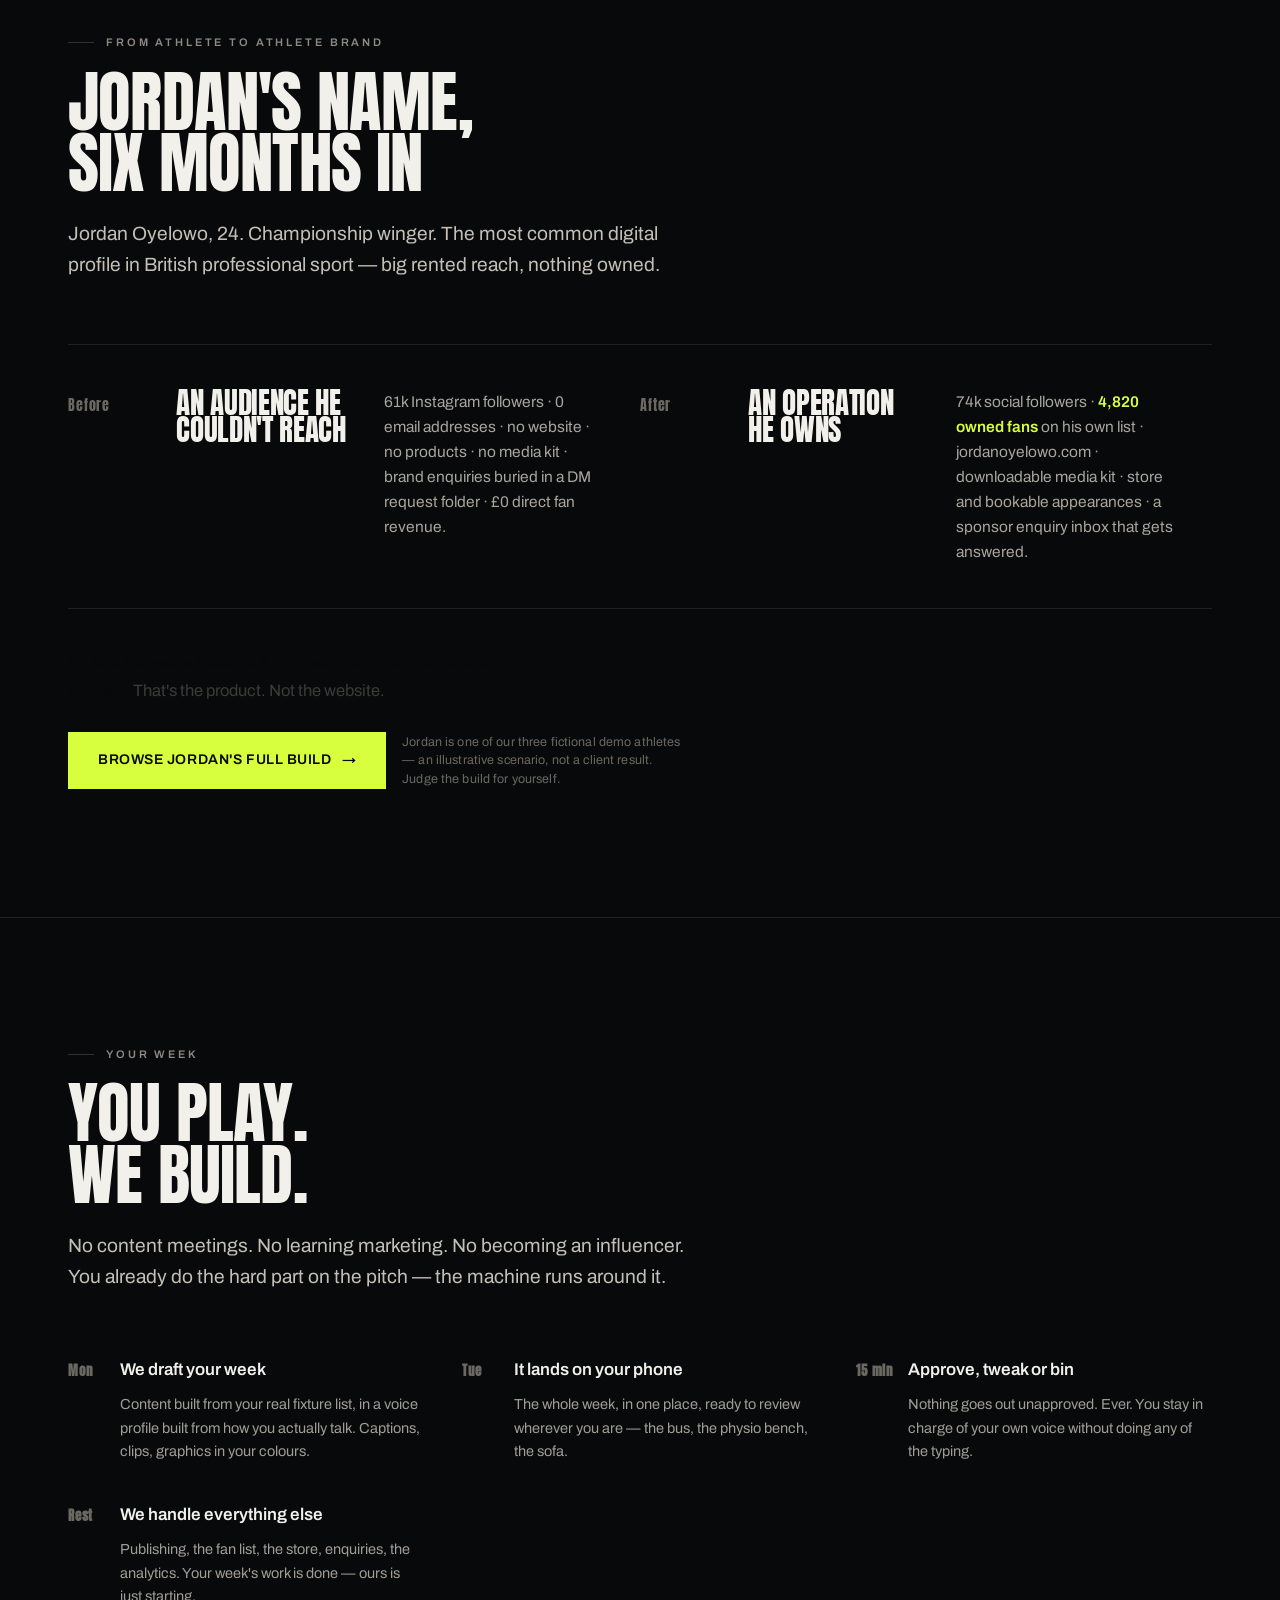
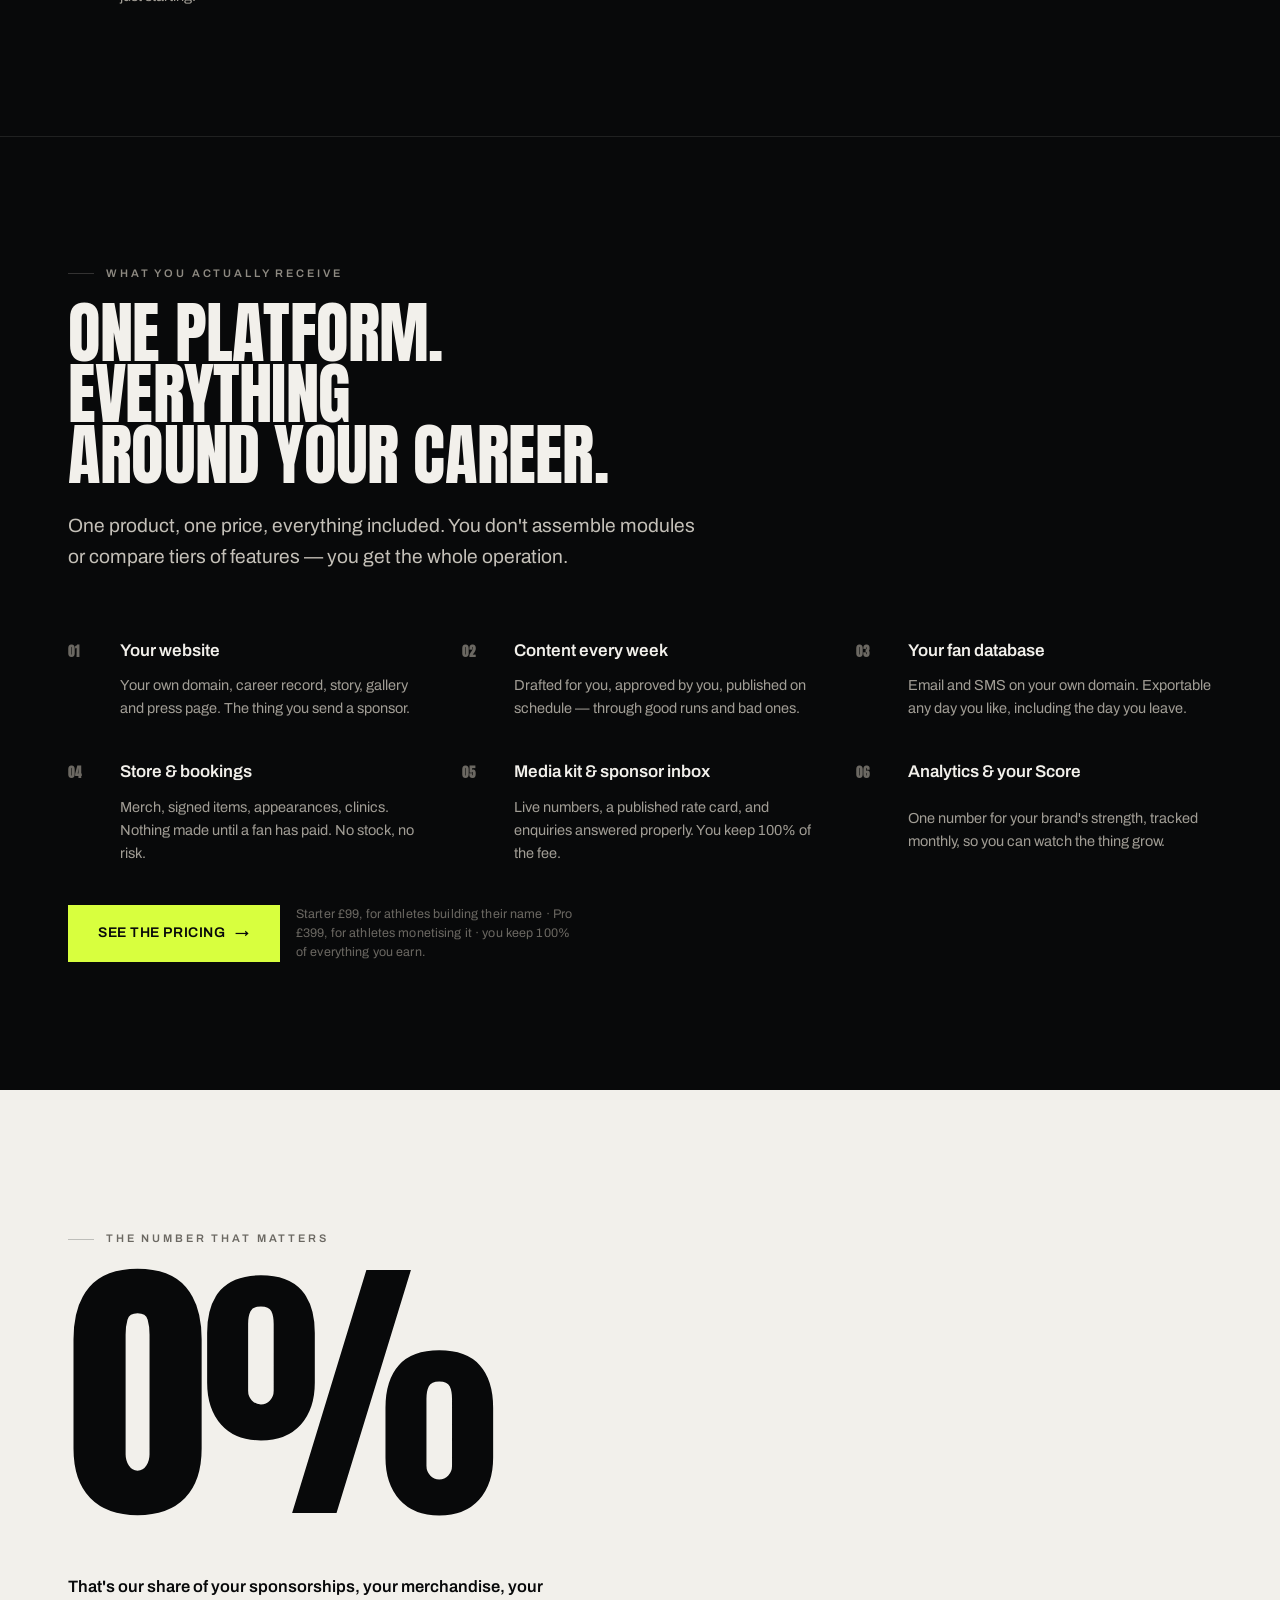
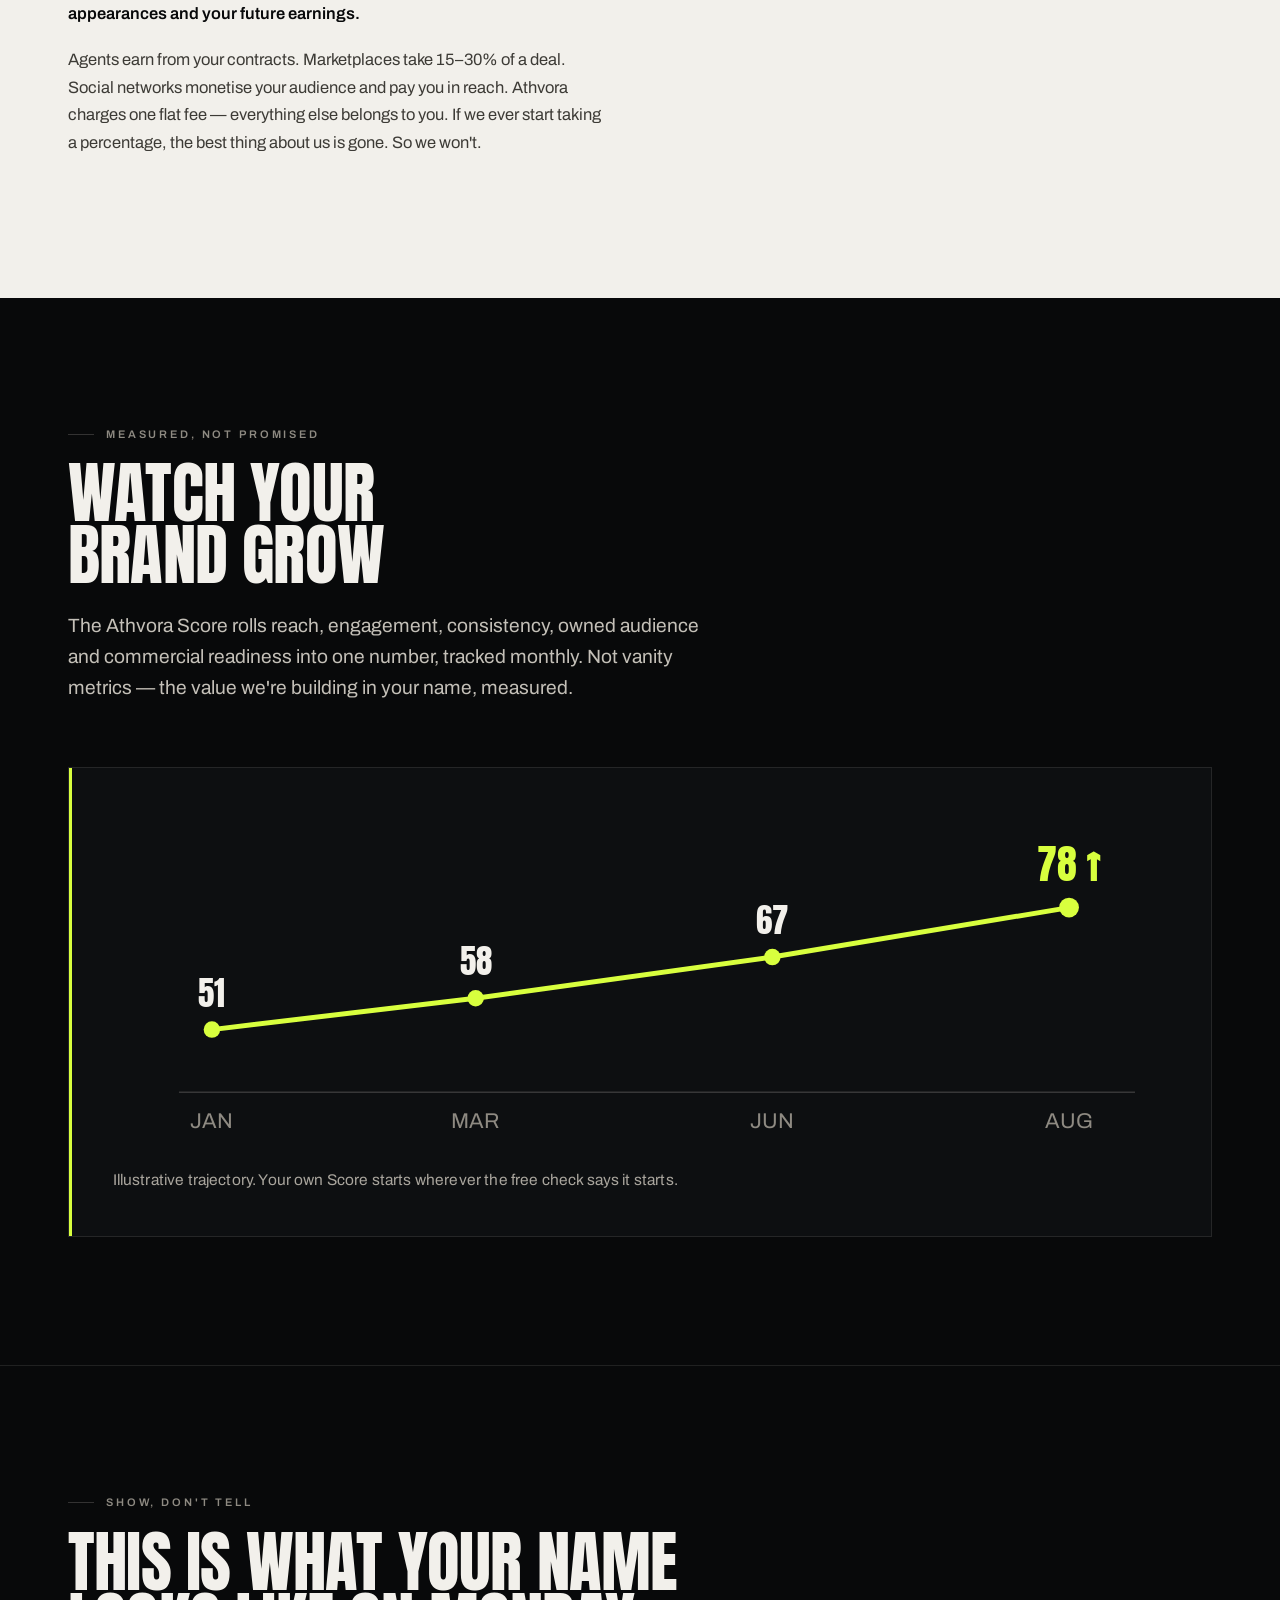
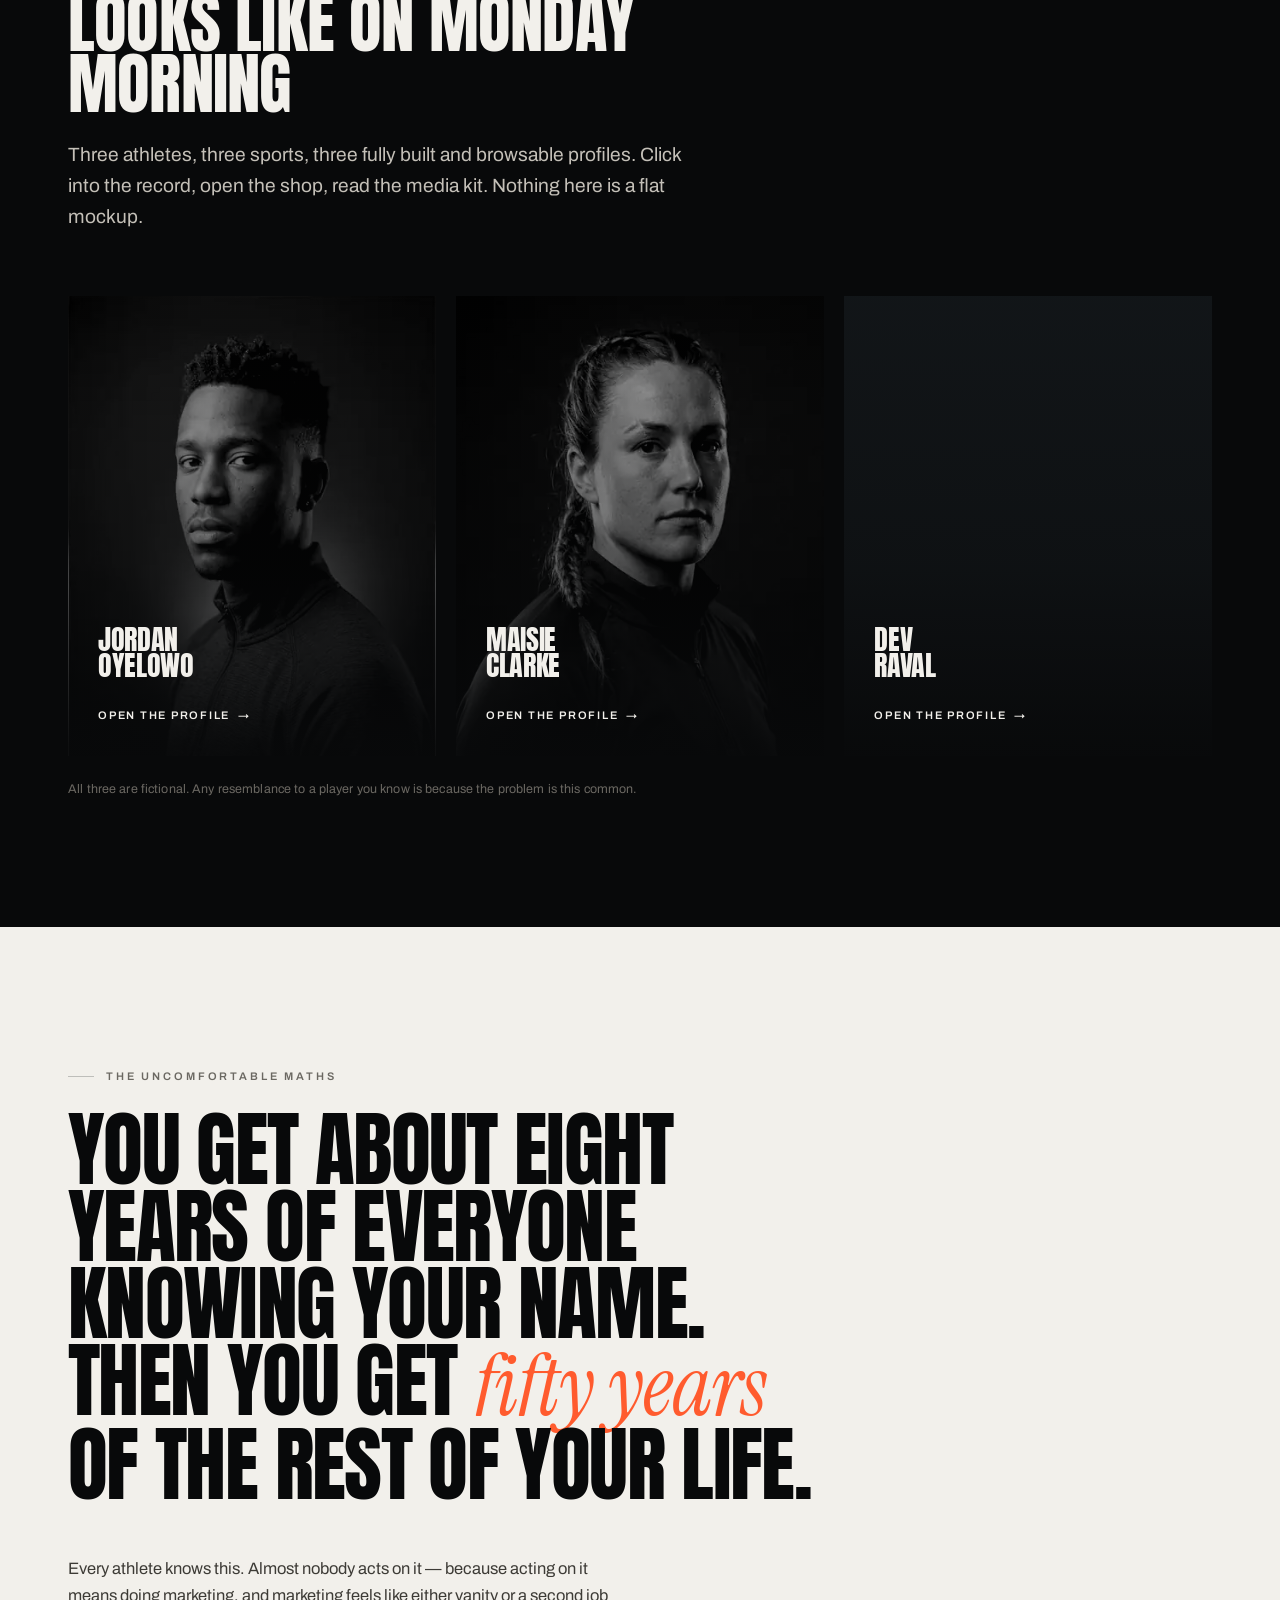
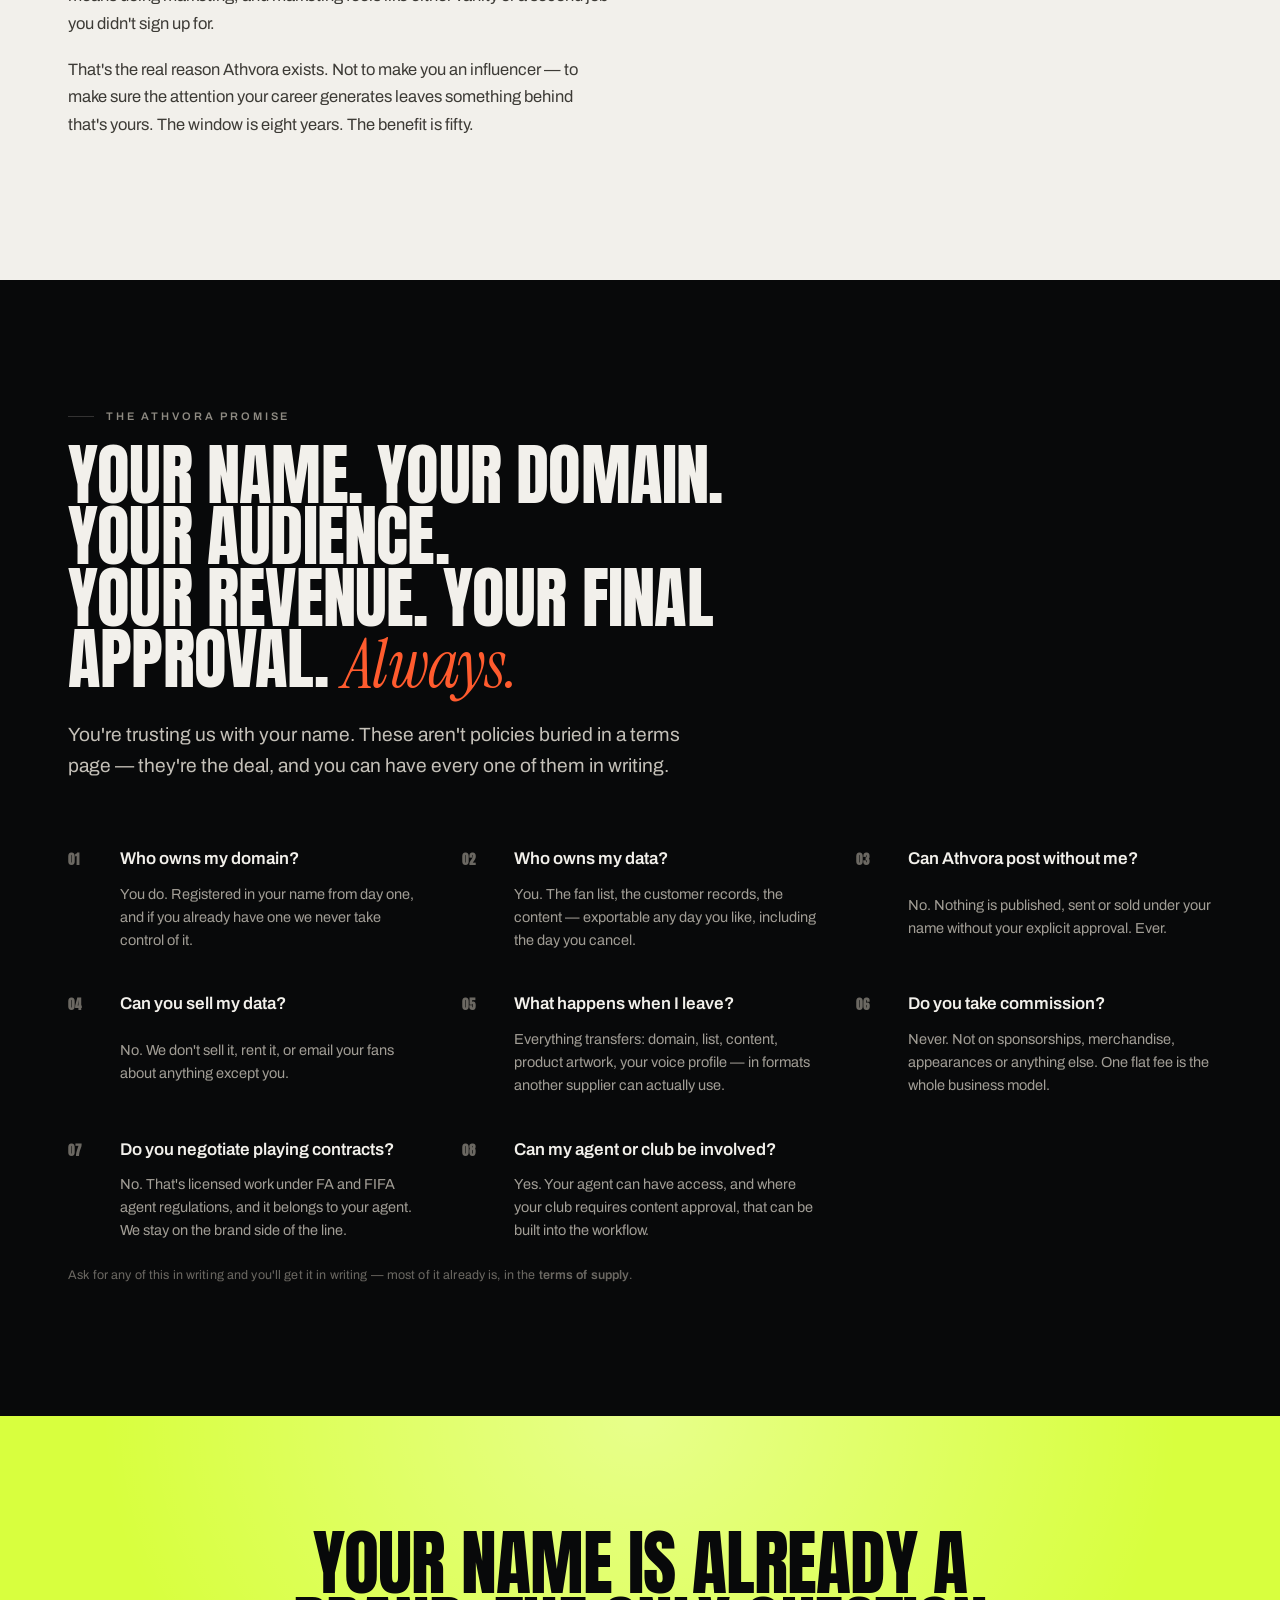
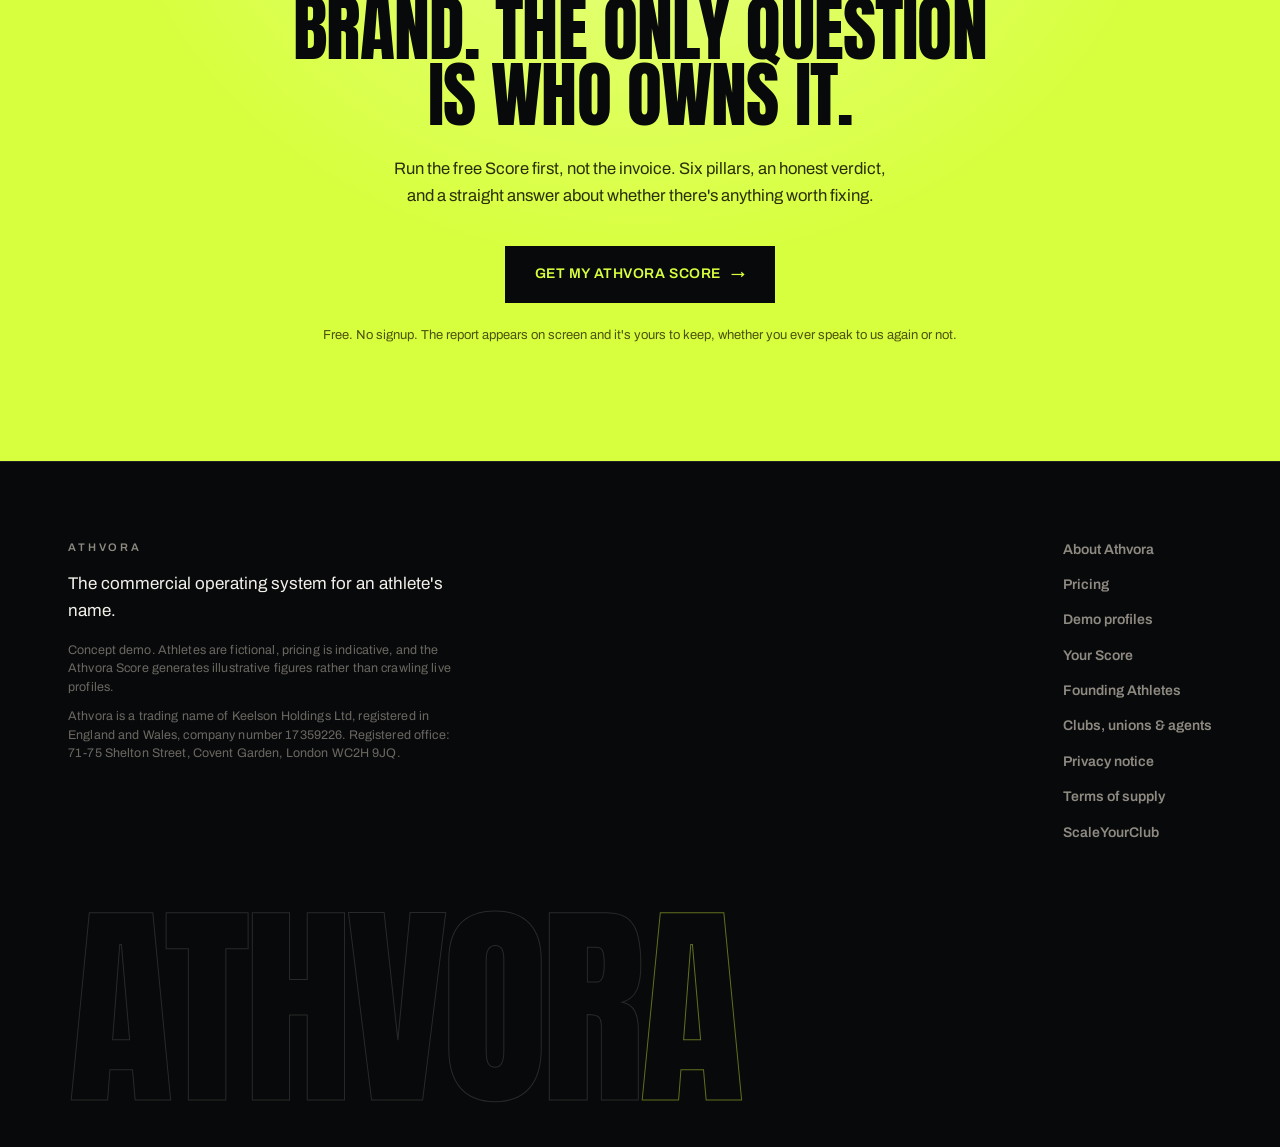
==== commit 25aadcd7: "Homepage: link the About page, add company identity to Organization structured data Machine-readable" ====
--- a/index.html
+++ b/index.html
@@ -20,8 +20,9 @@
 <link rel="stylesheet" href="assets/hero.css">
 <script type="application/ld+json">
 {"@context":"https://schema.org","@graph":[
- {"@type":"Organization","@id":"https://www.athvora.co.uk/#org","name":"Athvora","url":"https://www.athvora.co.uk/","slogan":"Your career builds attention. Don't give it away.","description":"The commercial operating system for an athlete's name. Athvora builds an athlete's audience, brand and business while they play — one flat fee, 0% of anything they earn."},
- {"@type":"WebSite","@id":"https://www.athvora.co.uk/#site","url":"https://www.athvora.co.uk/","name":"ATHVORA","publisher":{"@id":"https://www.athvora.co.uk/#org"}}
+ {"@type":"Organization","@id":"https://www.athvora.co.uk/#org","name":"Athvora","legalName":"Keelson Holdings Ltd","alternateName":"Athvora, a trading name of Keelson Holdings Ltd","url":"https://www.athvora.co.uk/","slogan":"Your career builds attention. Don't give it away.","description":"The commercial operating system for an athlete's name. Athvora builds an athlete's audience, brand and business while they play — one flat fee, 0% of anything they earn.","email":"hello@athvora.co.uk","foundingDate":"2026-07-24","identifier":[{"@type":"PropertyValue","name":"Companies House registration number","value":"17359226"},{"@type":"PropertyValue","name":"ICO registration reference","value":"ICO:00015117984"}],"address":{"@type":"PostalAddress","streetAddress":"71-75 Shelton Street, Covent Garden","addressLocality":"London","postalCode":"WC2H 9JQ","addressCountry":"GB"},"contactPoint":{"@type":"ContactPoint","contactType":"customer support","email":"hello@athvora.co.uk","areaServed":"GB","availableLanguage":"English"}},
+ {"@type":"WebSite","@id":"https://www.athvora.co.uk/#site","url":"https://www.athvora.co.uk/","name":"ATHVORA","publisher":{"@id":"https://www.athvora.co.uk/#org"}},
+ {"@type":"AboutPage","@id":"https://www.athvora.co.uk/about#page","url":"https://www.athvora.co.uk/about","name":"About Athvora","about":{"@id":"https://www.athvora.co.uk/#org"}}
 ]}
 </script>
 </head>
@@ -316,6 +317,7 @@
         <p class="tiny" style="margin-top:10px">Athvora is a trading name of Keelson Holdings Ltd, registered in England and Wales, company number 17359226. Registered office: 71-75 Shelton Street, Covent Garden, London WC2H 9JQ.</p>
       </div>
       <div class="foot-links">
+        <a href="/about" class="tl">About Athvora</a>
         <a href="/pricing" class="tl">Pricing</a>
         <a href="/demo" class="tl">Demo profiles</a>
         <a href="/check" class="tl">Your Score</a>
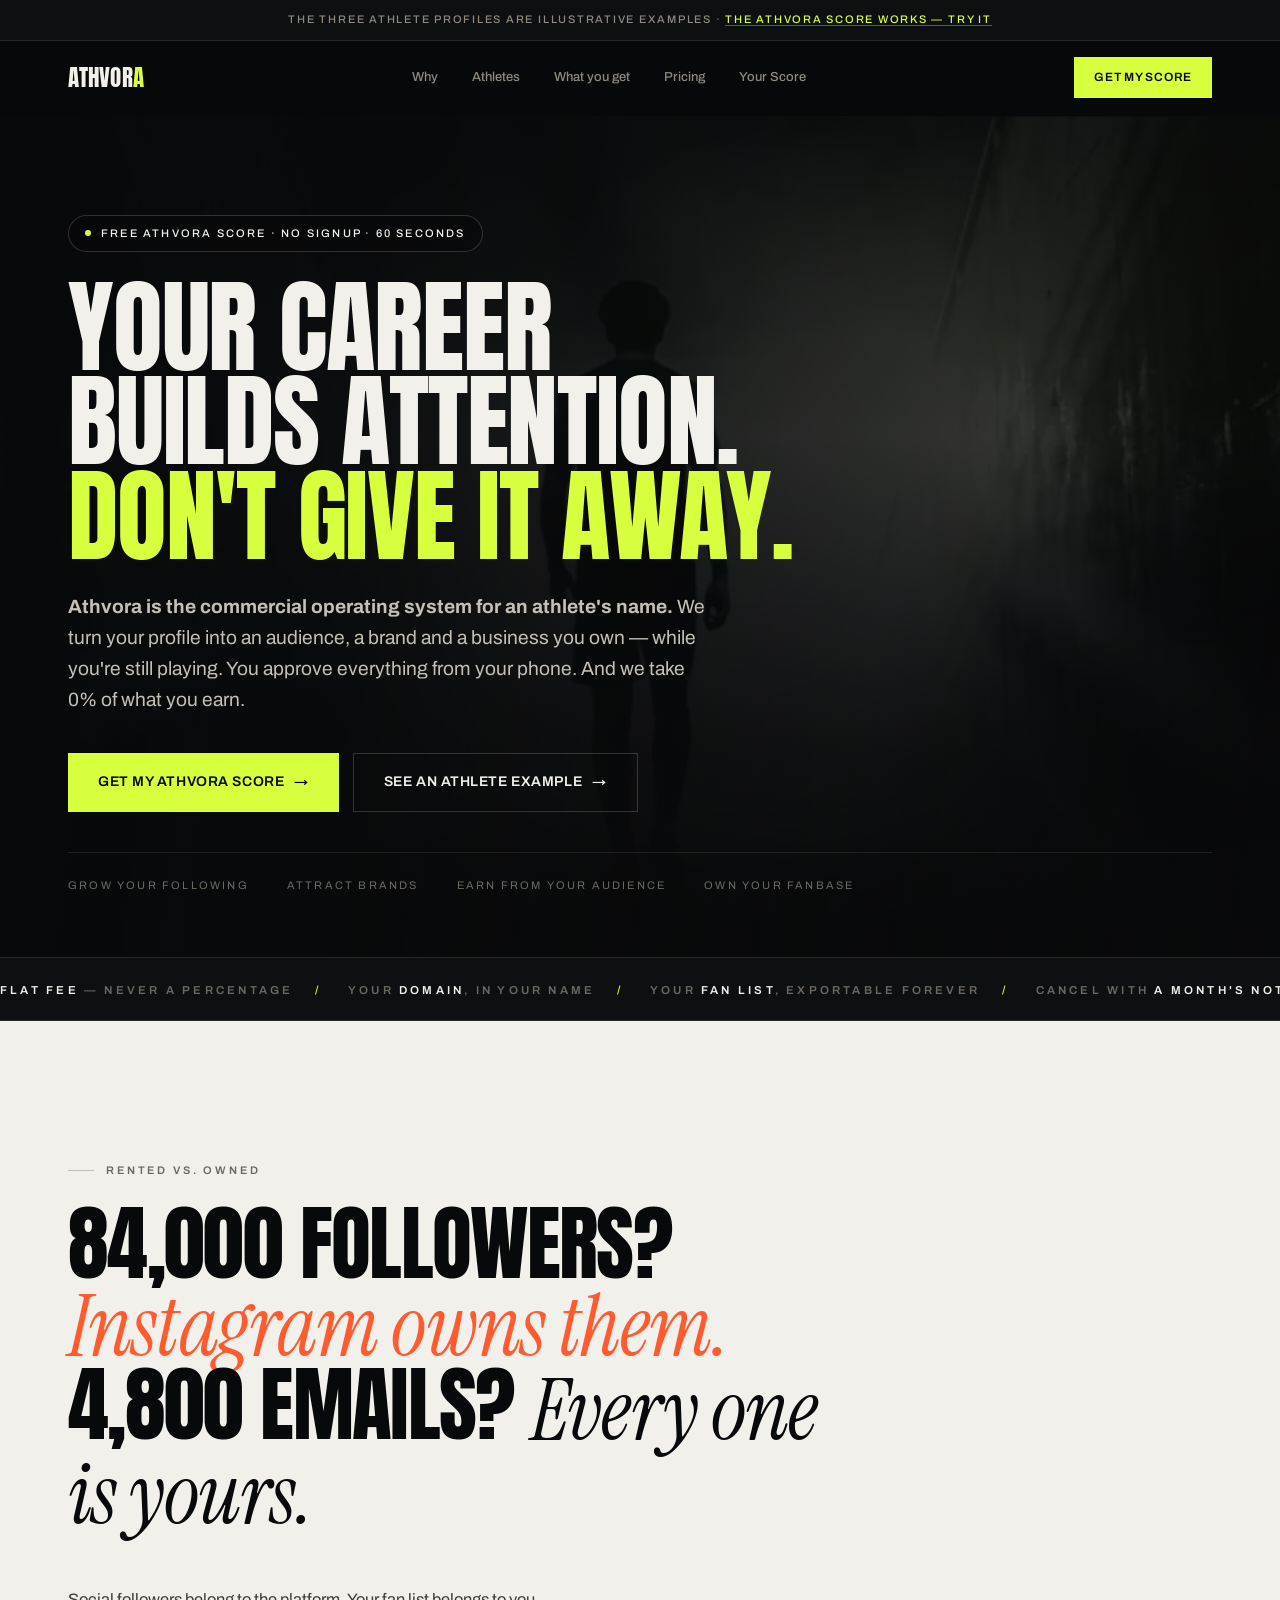
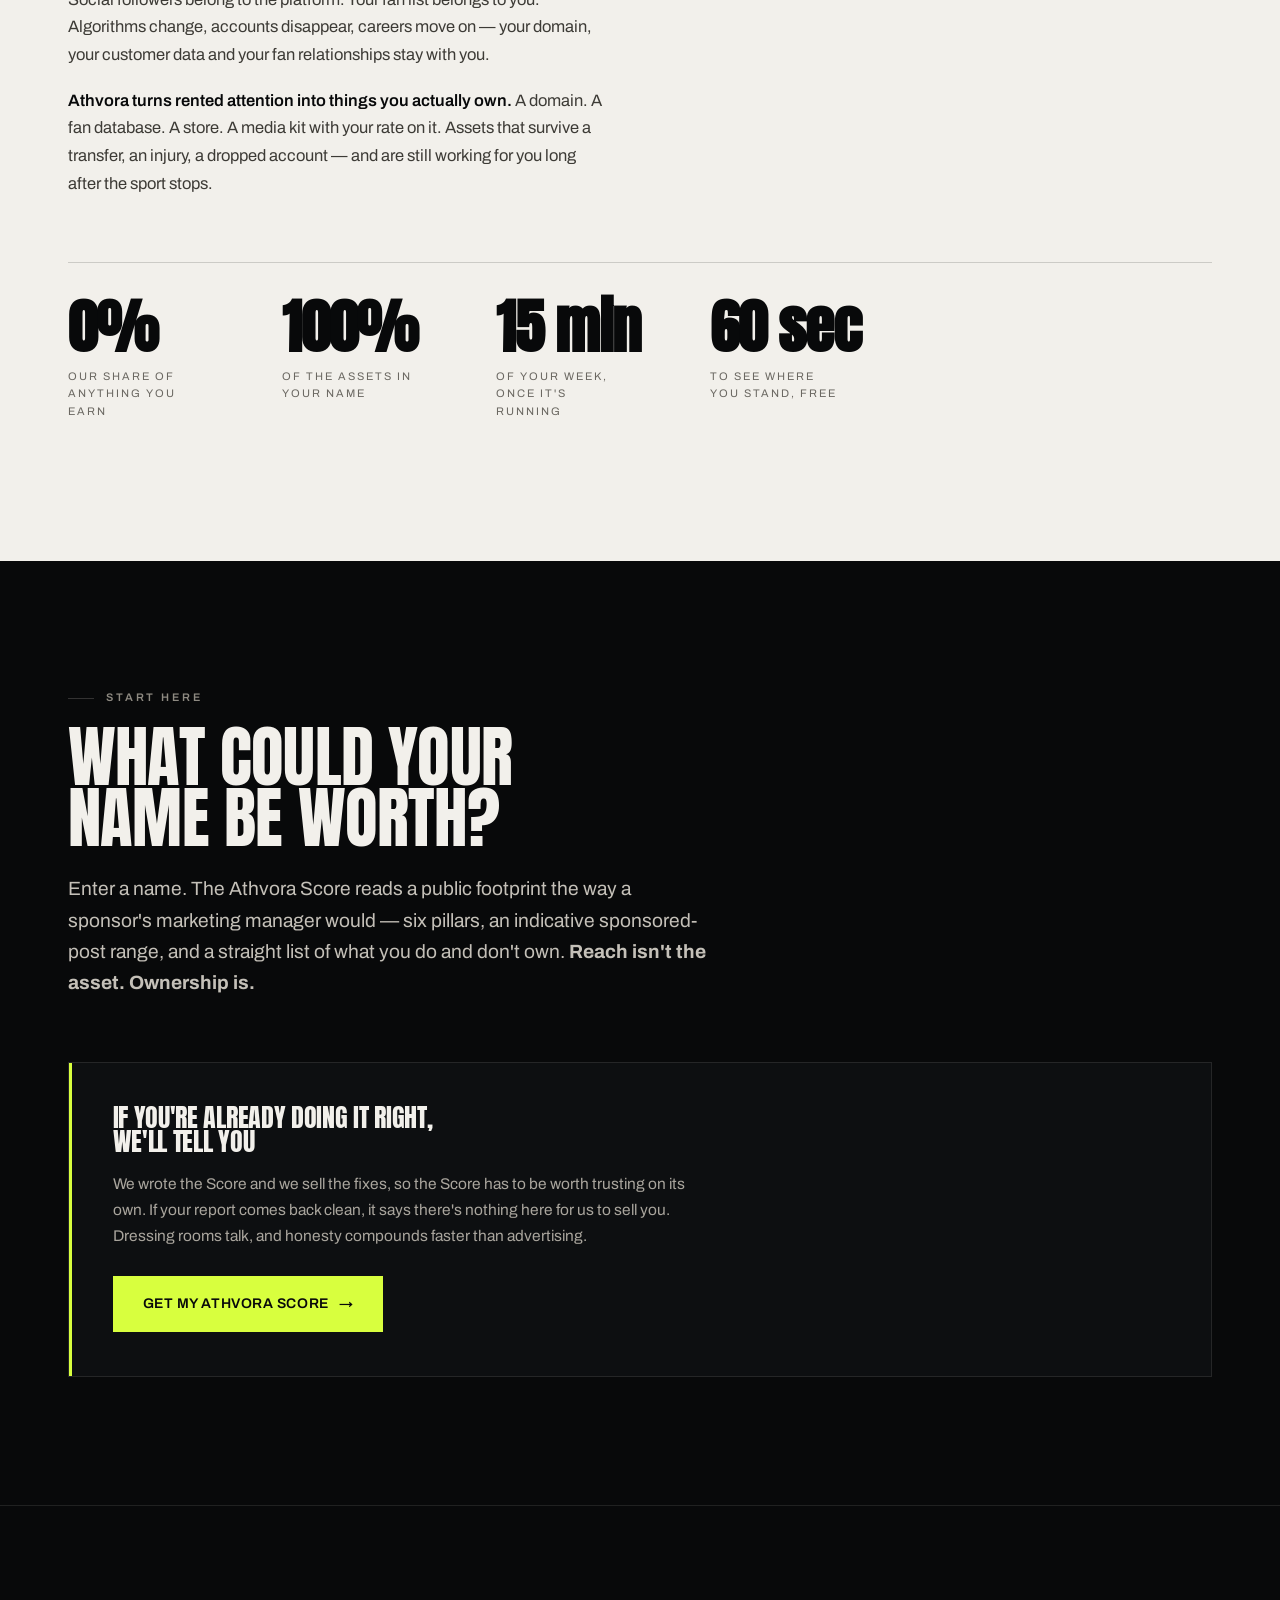
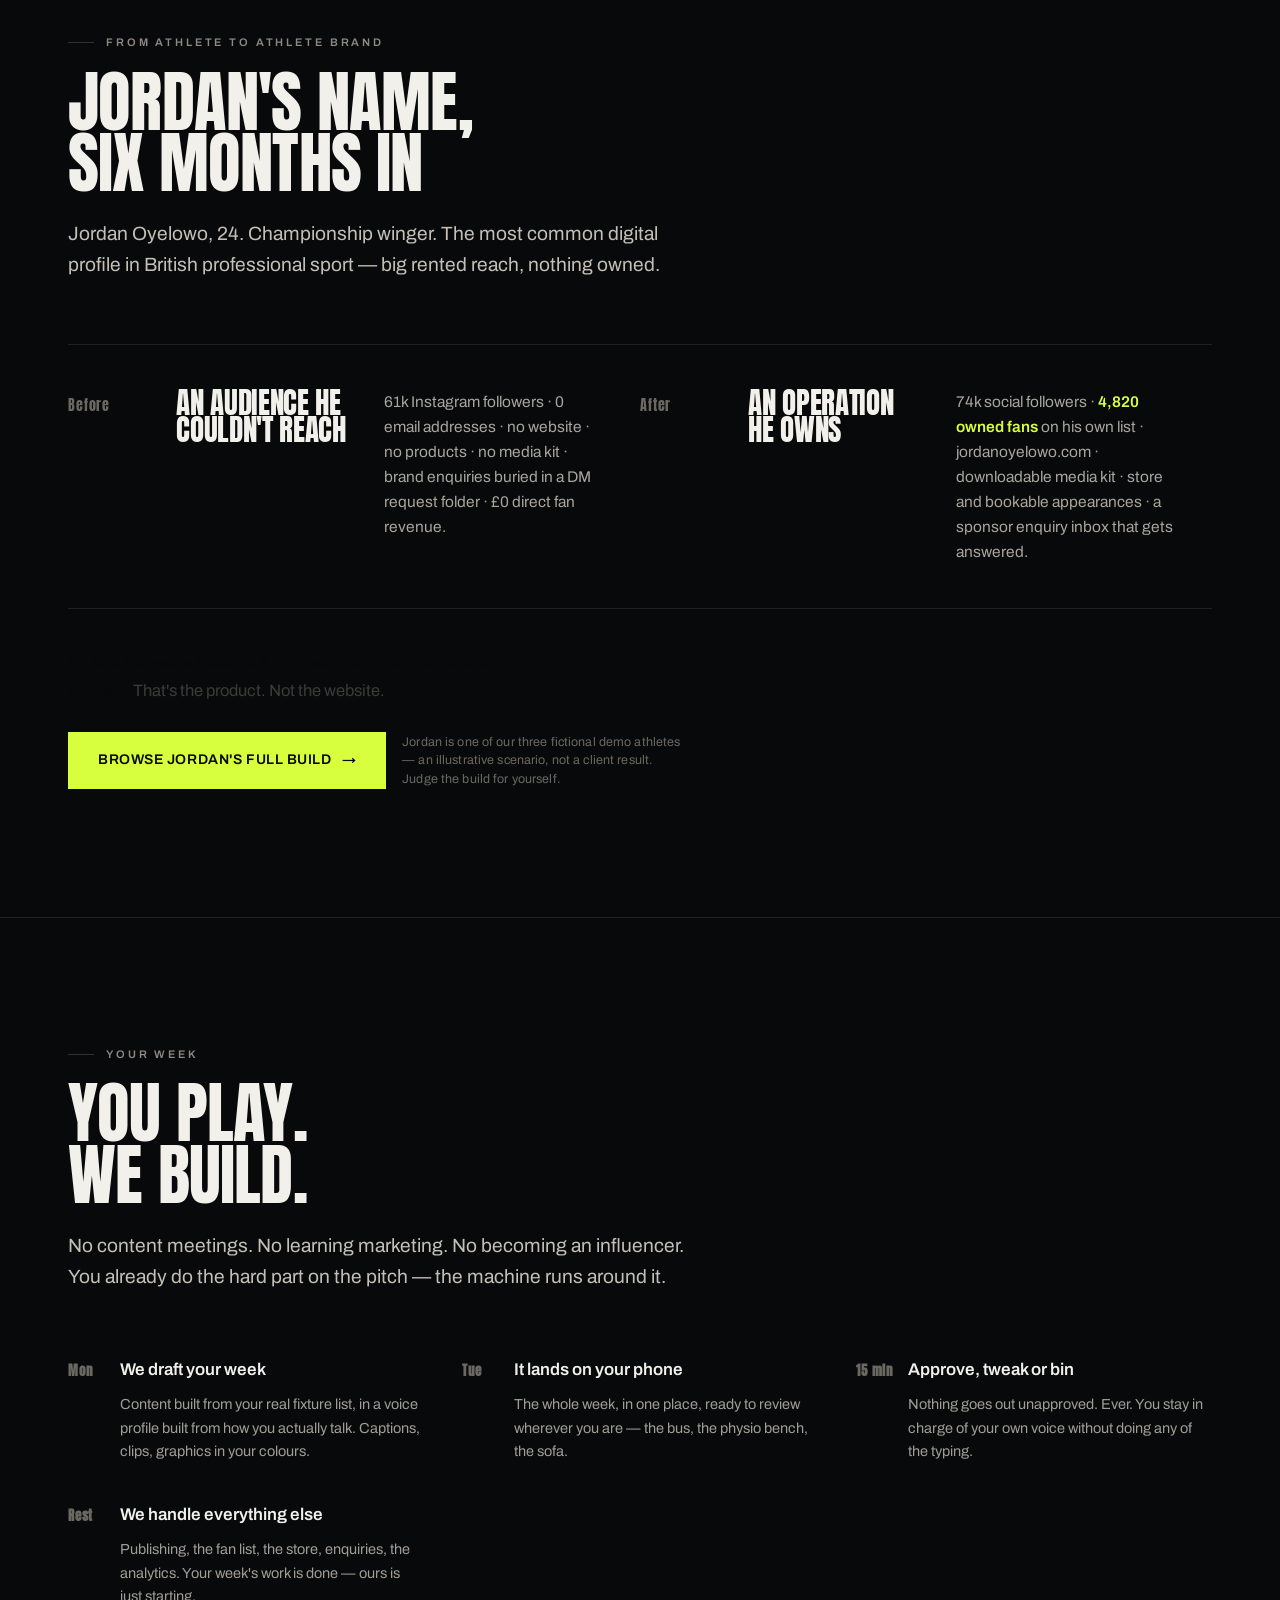
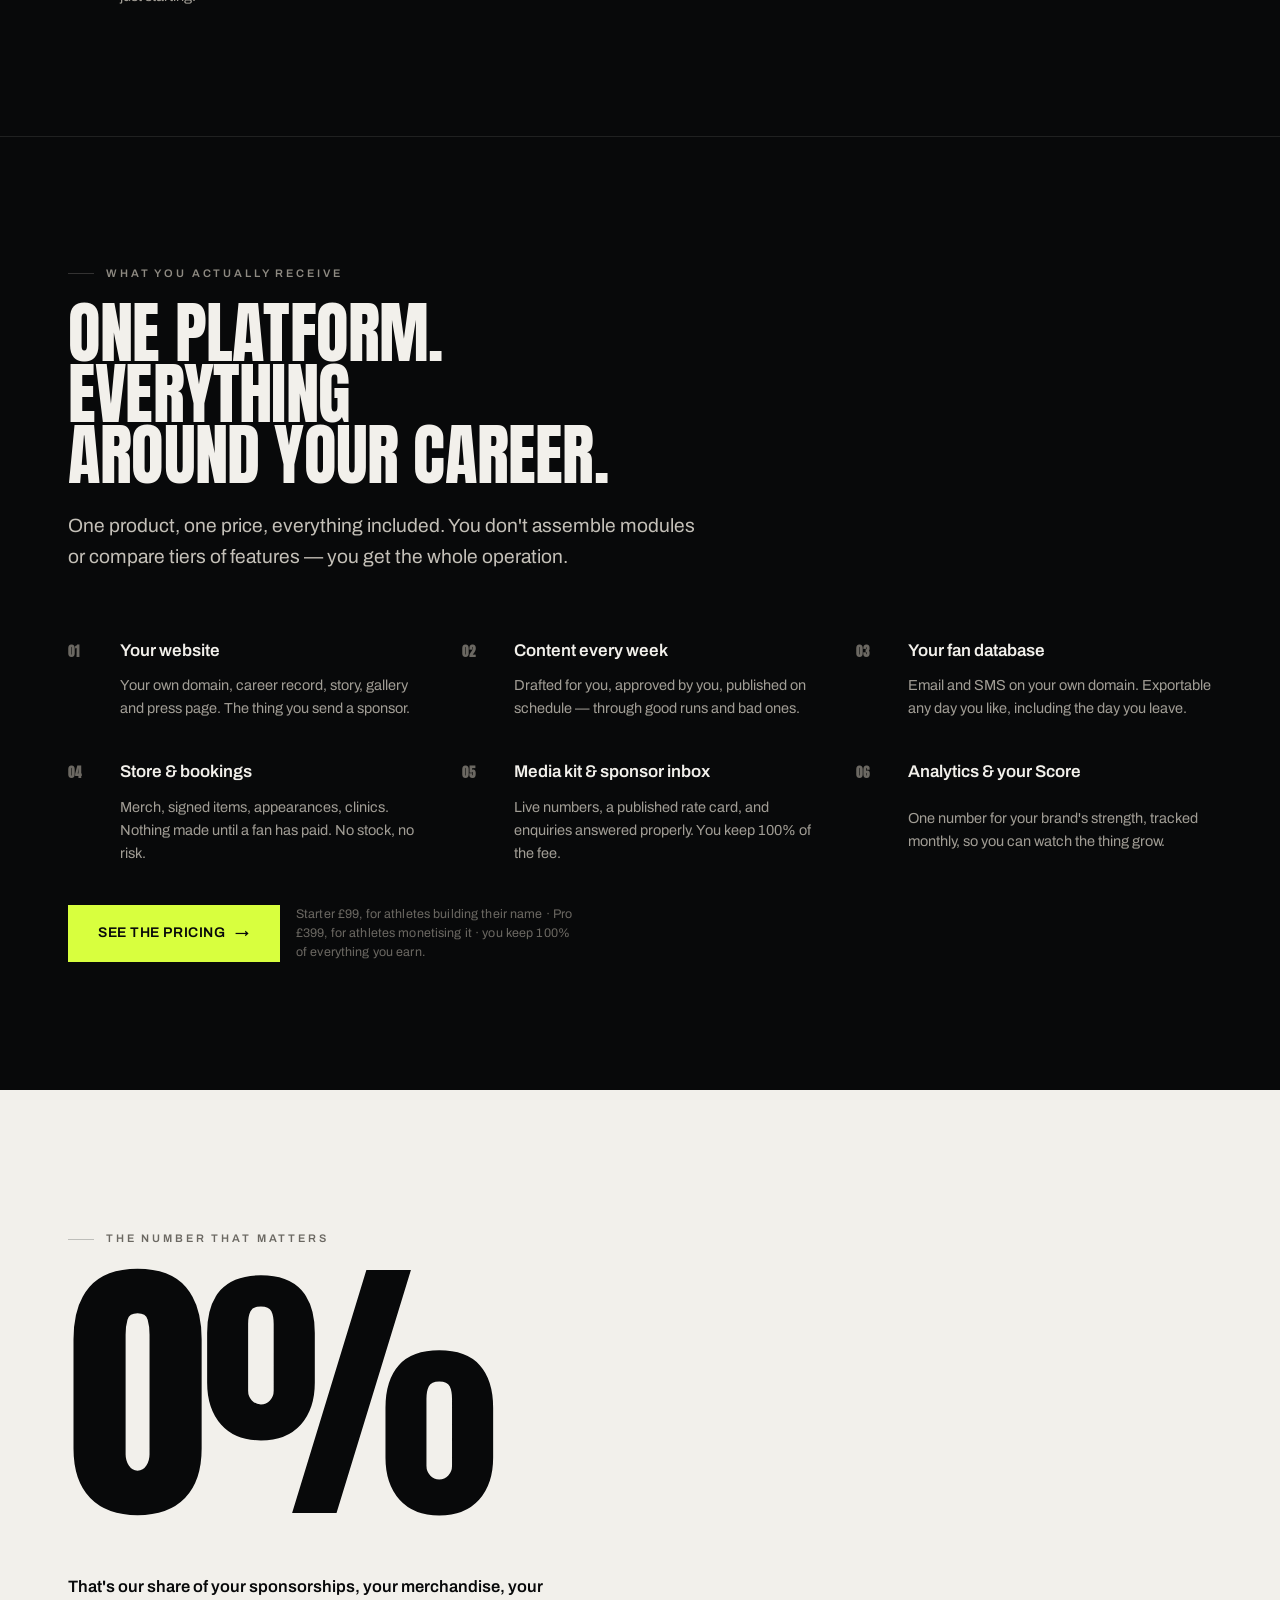
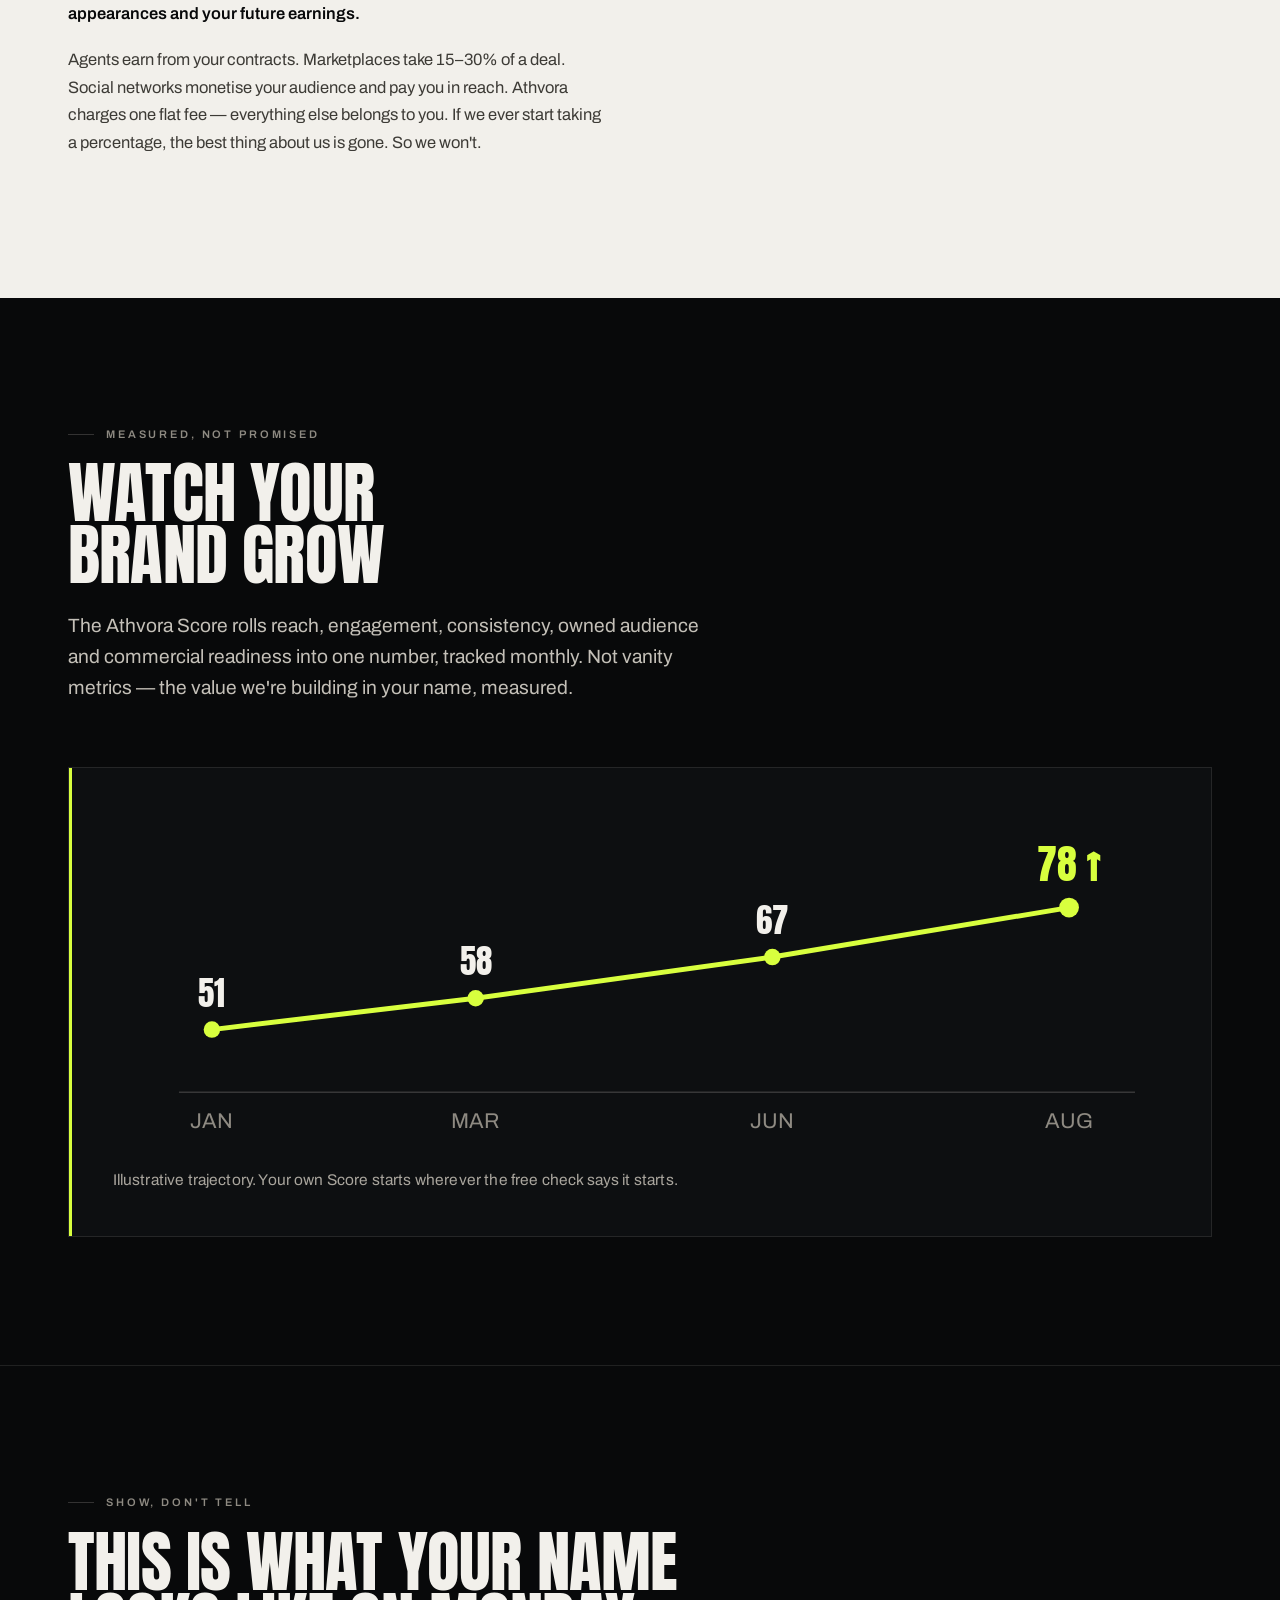
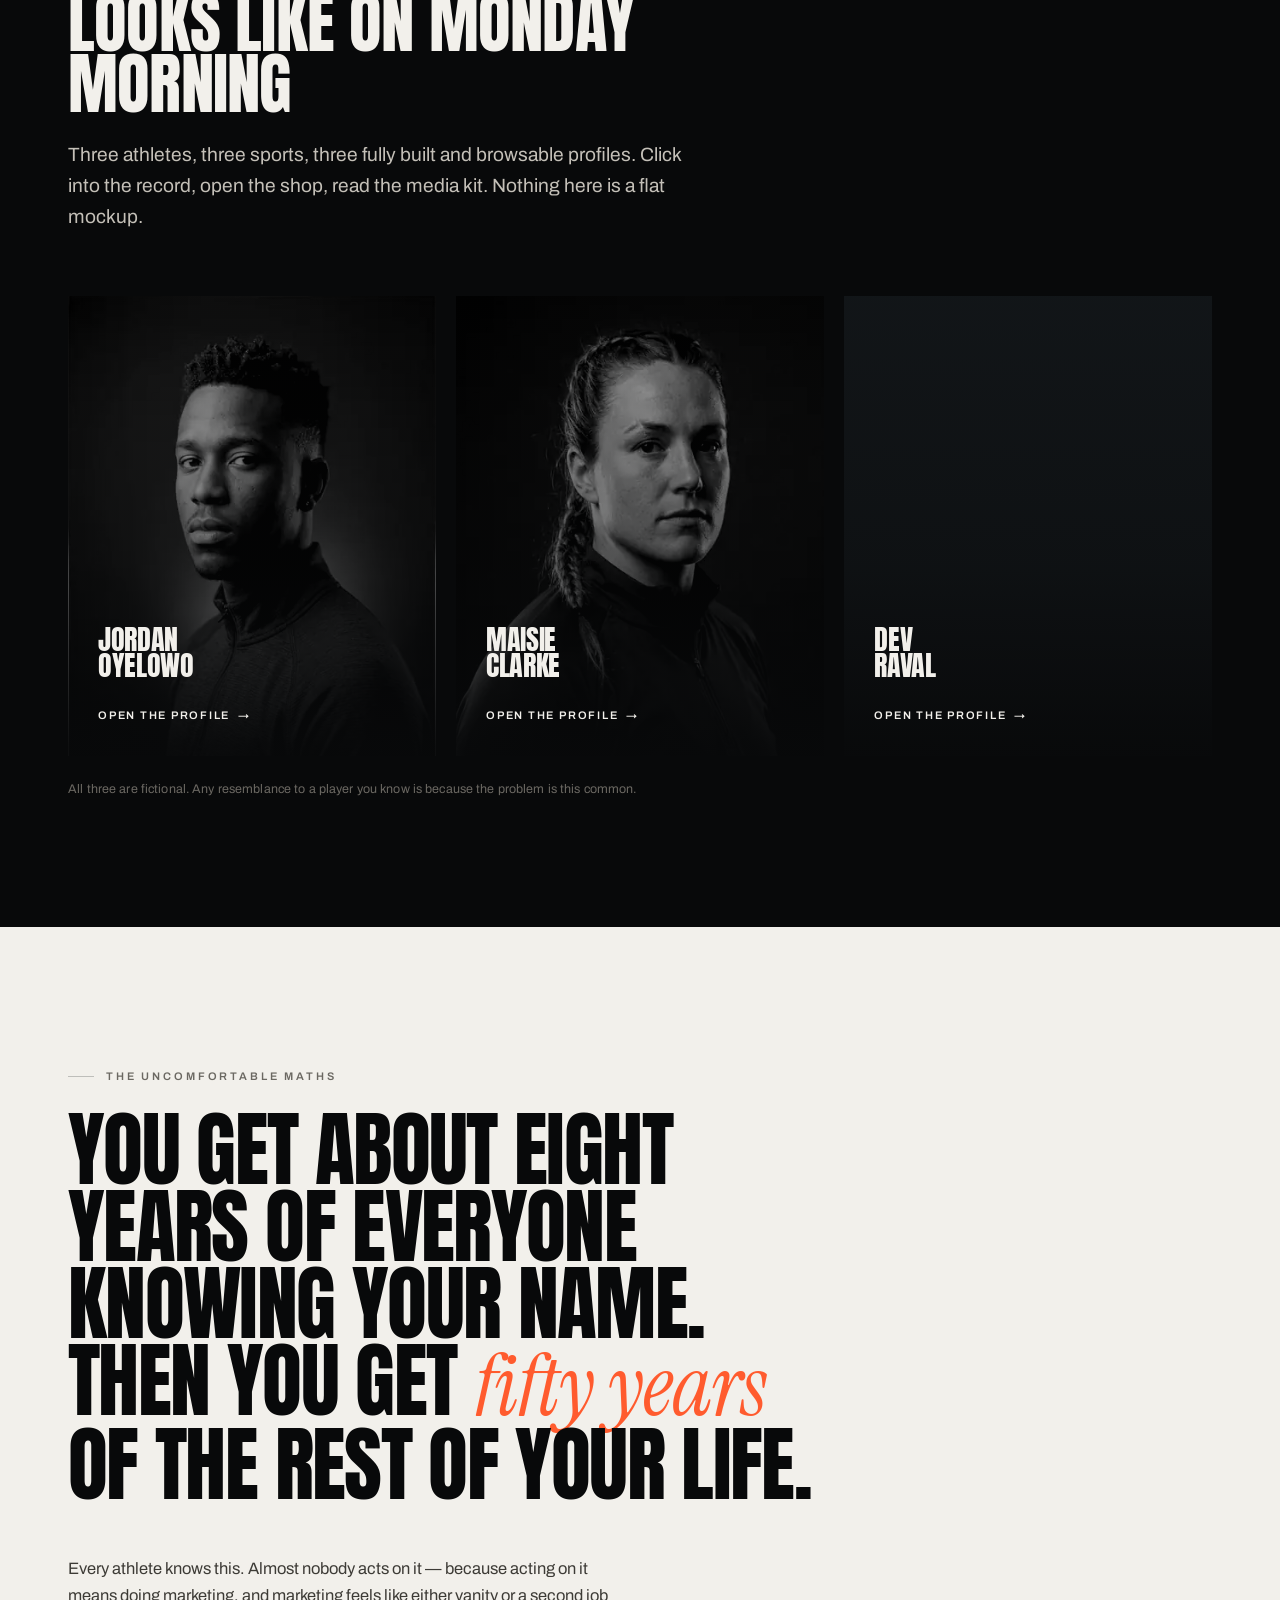
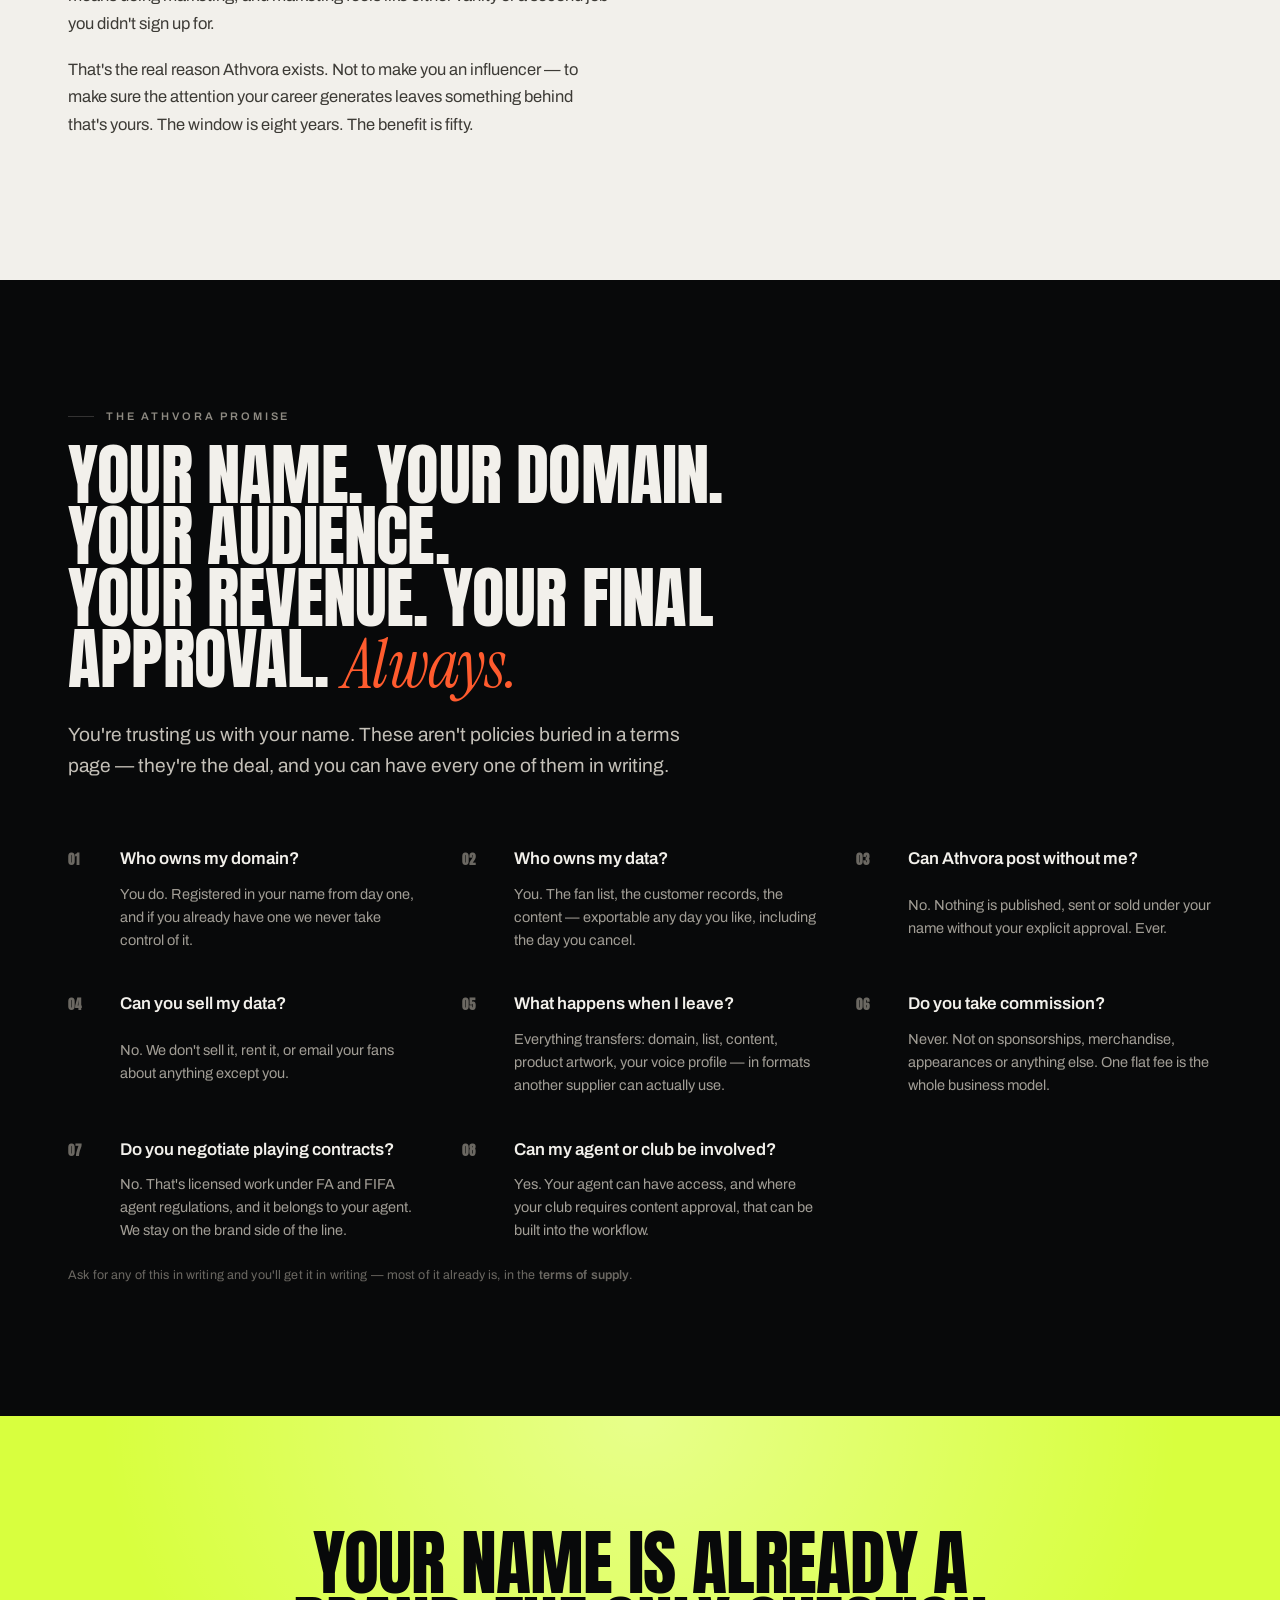
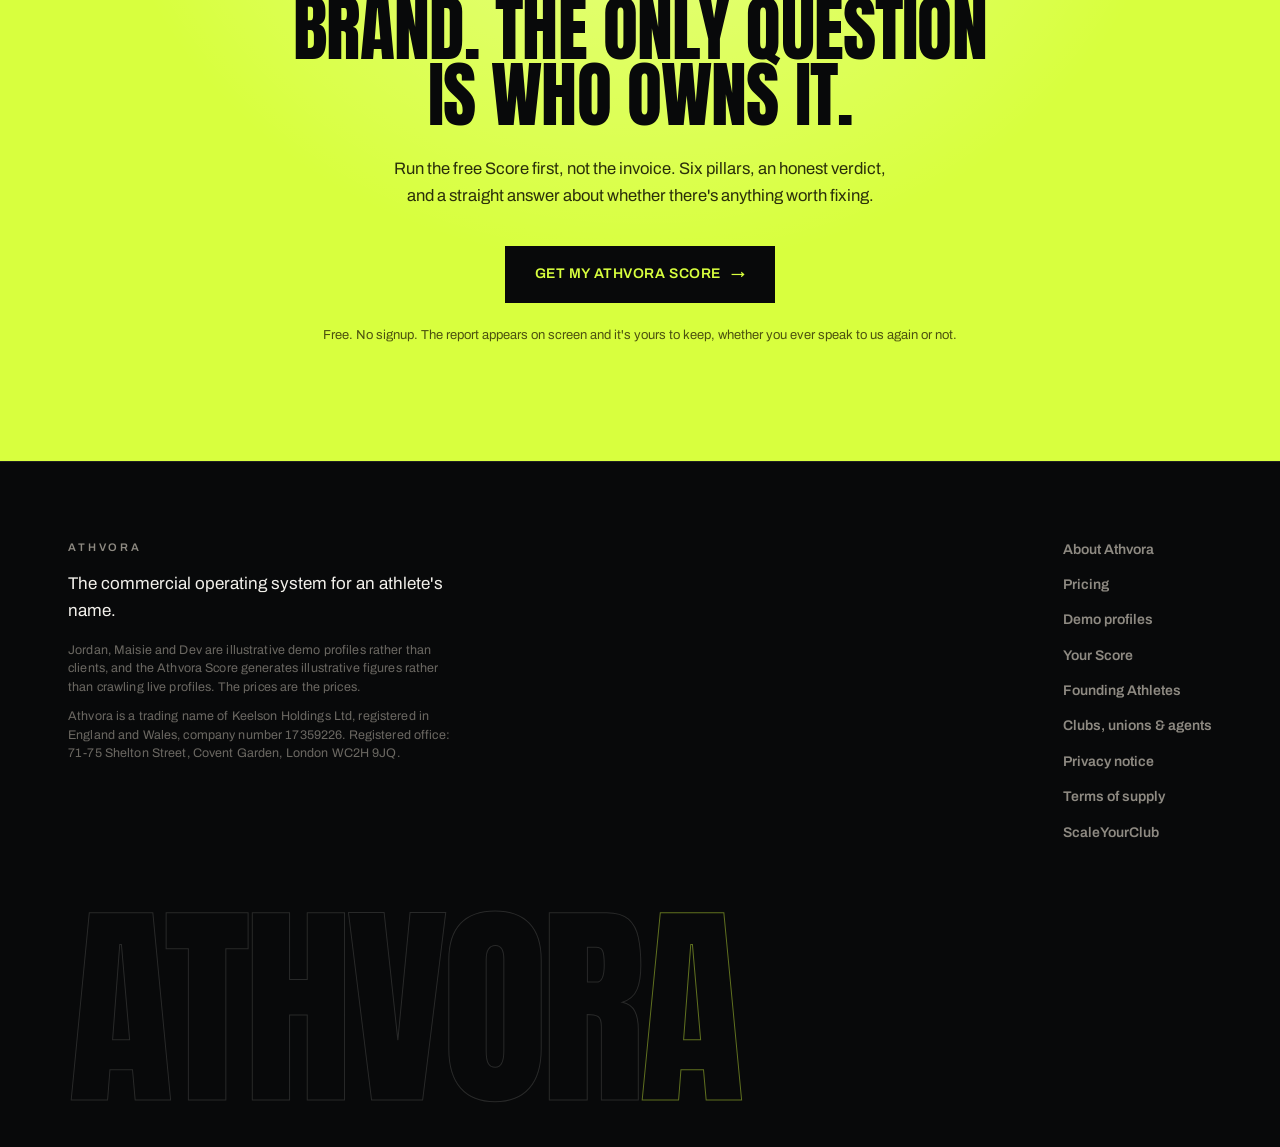
==== commit 1b05a57a: "Stop telling visitors the pricing is fake The site described itself as a "concept demo" with "indica" ====
--- a/index.html
+++ b/index.html
@@ -28,7 +28,7 @@
 </head>
 <body>
 
-<div class="demobar">Concept demo · fictional athletes, indicative pricing · <a href="/check">the Athvora Score works — try it</a></div>
+<div class="demobar">The three athlete profiles are illustrative examples · <a href="/check">the Athvora Score works — try it</a></div>
 
 <nav class="nav">
   <div class="wrap nav-in">
@@ -313,7 +313,7 @@
       <div style="max-width:44ch">
         <p class="eyebrow nb" style="margin-bottom:14px">Athvora</p>
         <p style="font-size:17px">The commercial operating system for an athlete's name.</p>
-        <p class="tiny" style="margin-top:16px">Concept demo. Athletes are fictional, pricing is indicative, and the Athvora Score generates illustrative figures rather than crawling live profiles.</p>
+        <p class="tiny" style="margin-top:16px">Jordan, Maisie and Dev are illustrative demo profiles rather than clients, and the Athvora Score generates illustrative figures rather than crawling live profiles. The prices are the prices.</p>
         <p class="tiny" style="margin-top:10px">Athvora is a trading name of Keelson Holdings Ltd, registered in England and Wales, company number 17359226. Registered office: 71-75 Shelton Street, Covent Garden, London WC2H 9JQ.</p>
       </div>
       <div class="foot-links">
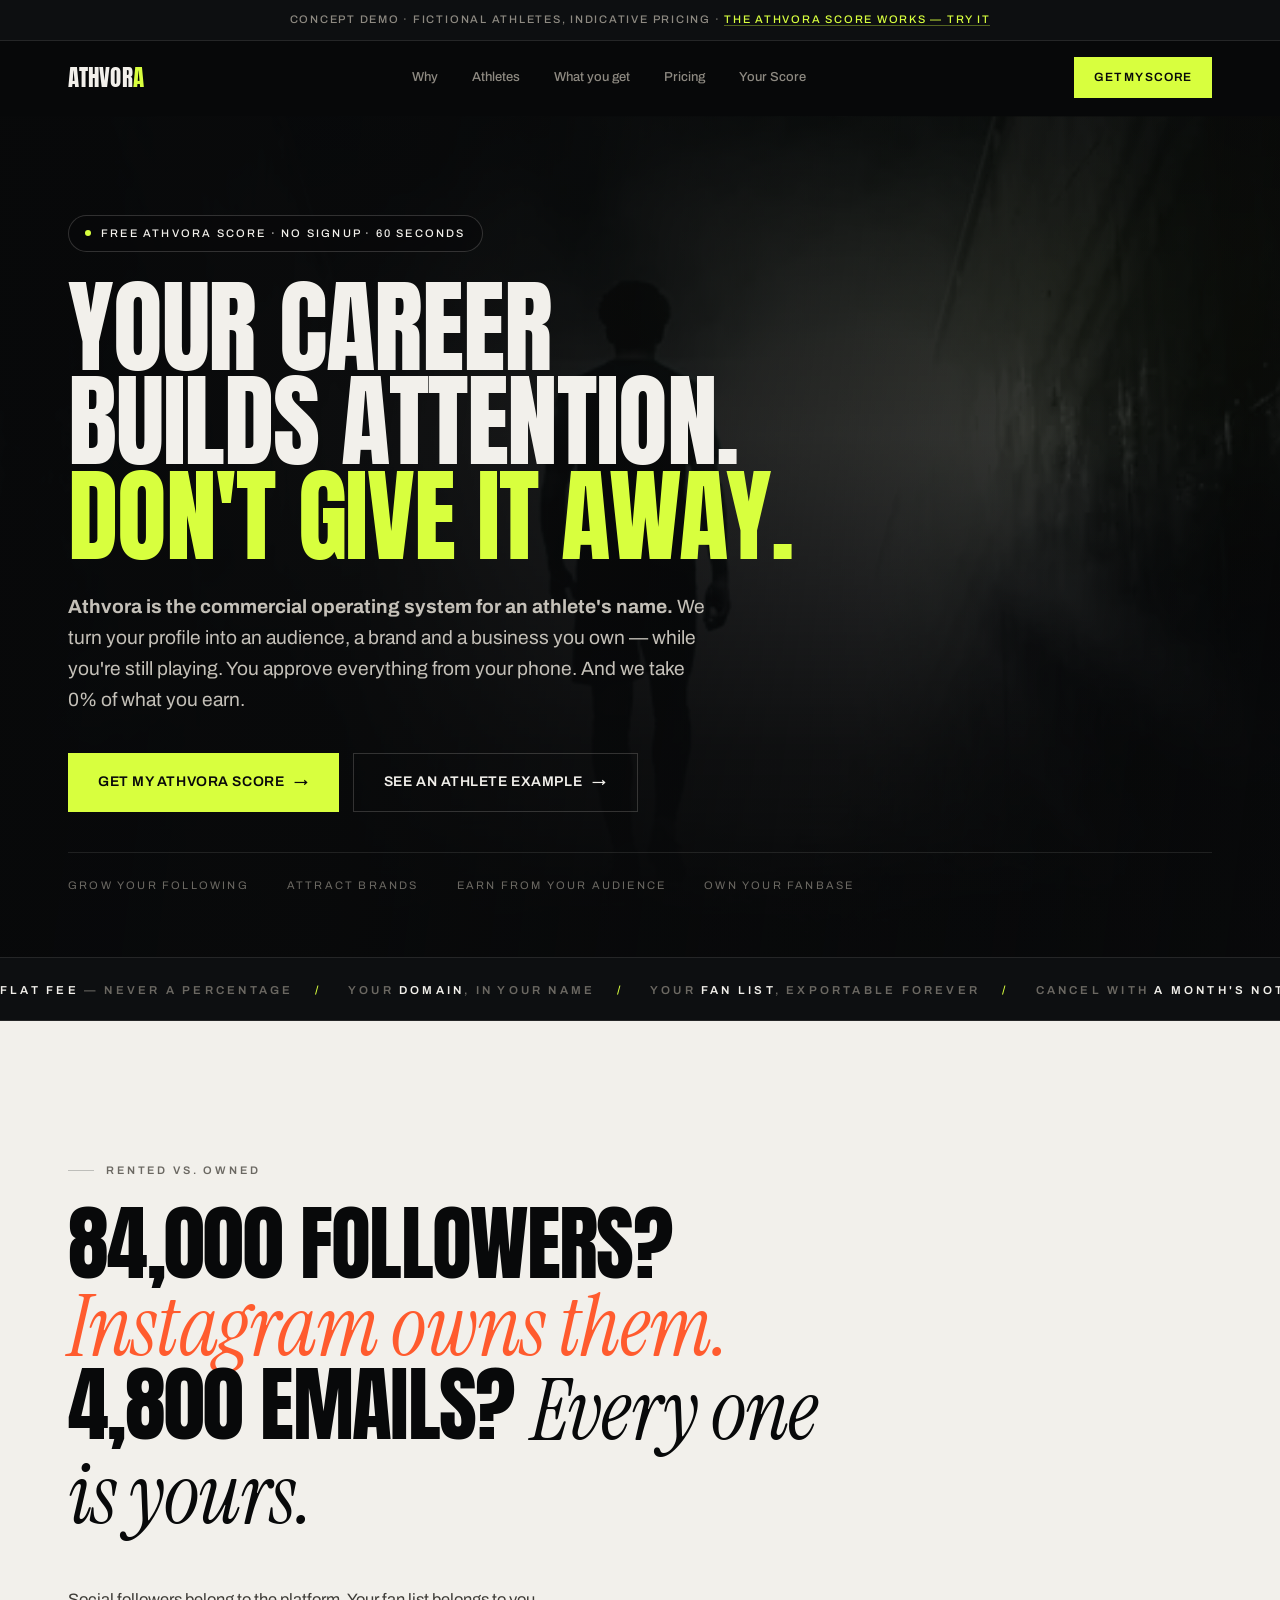
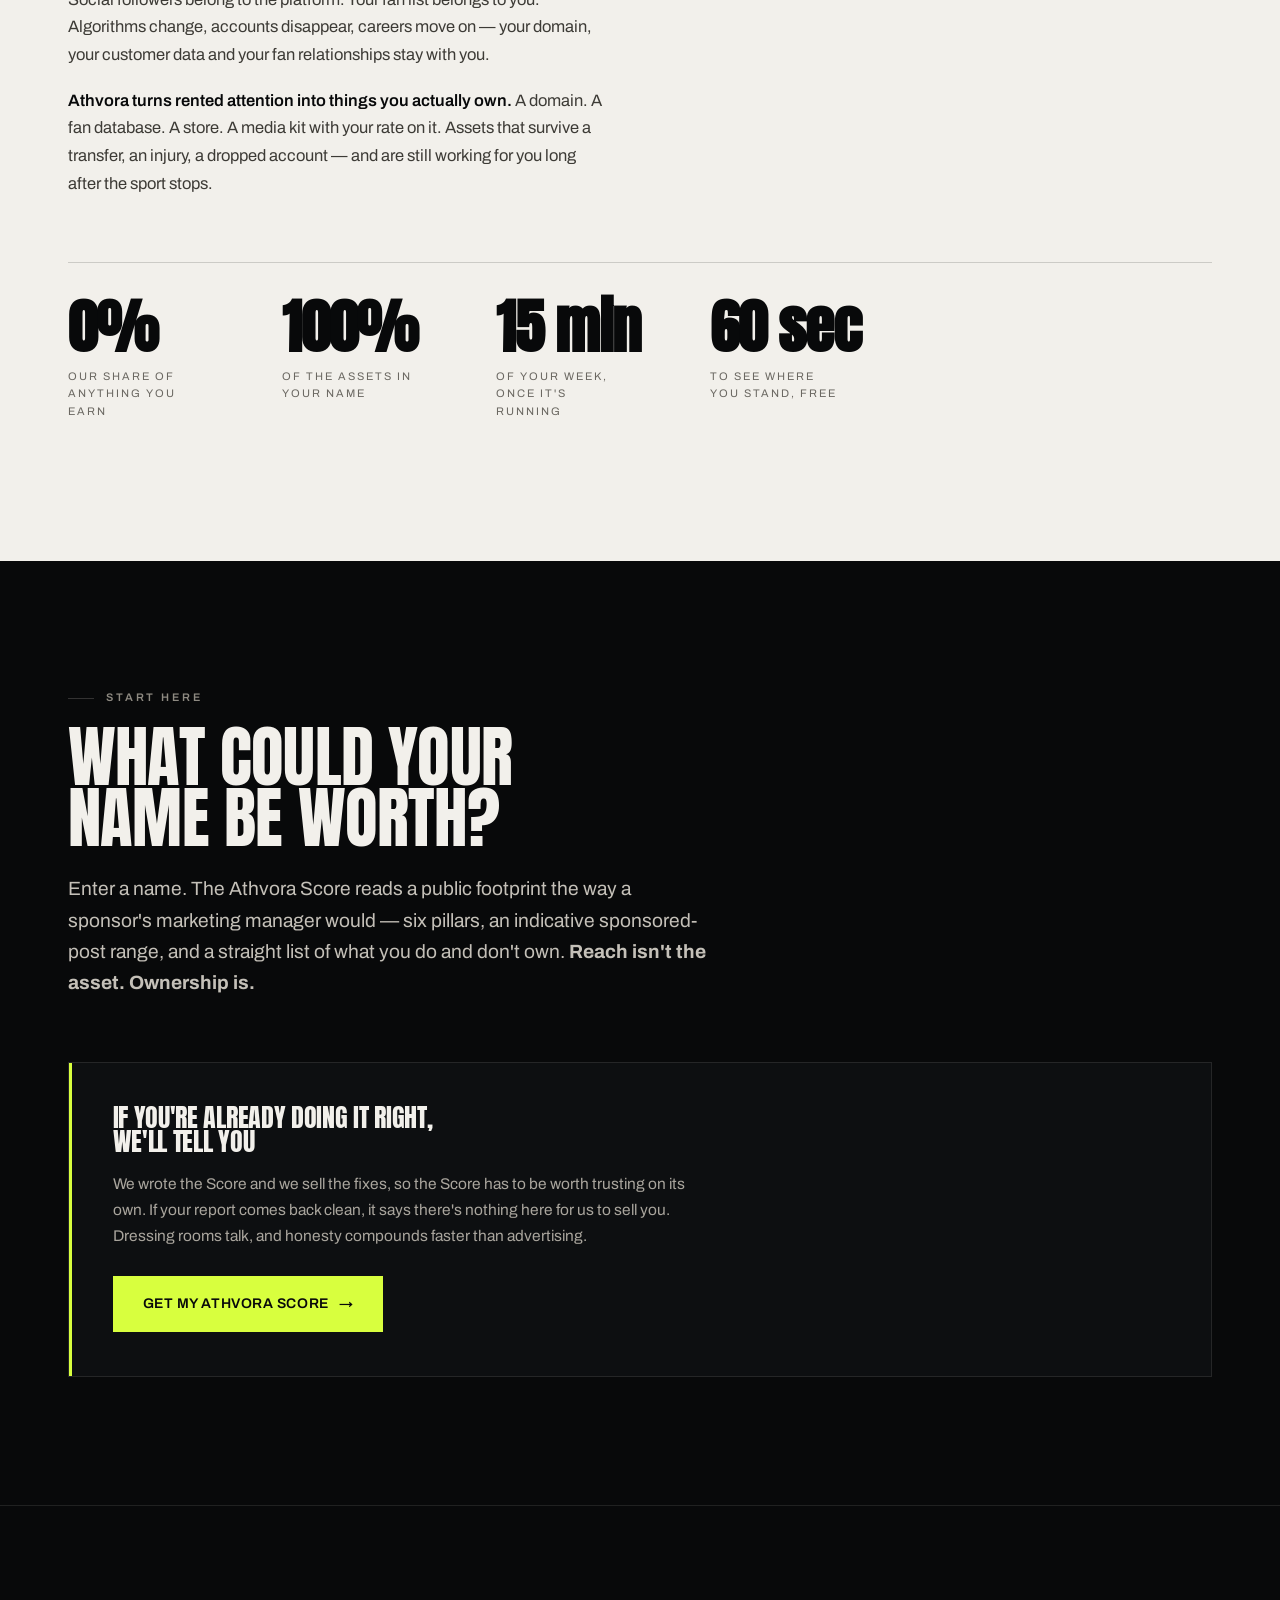
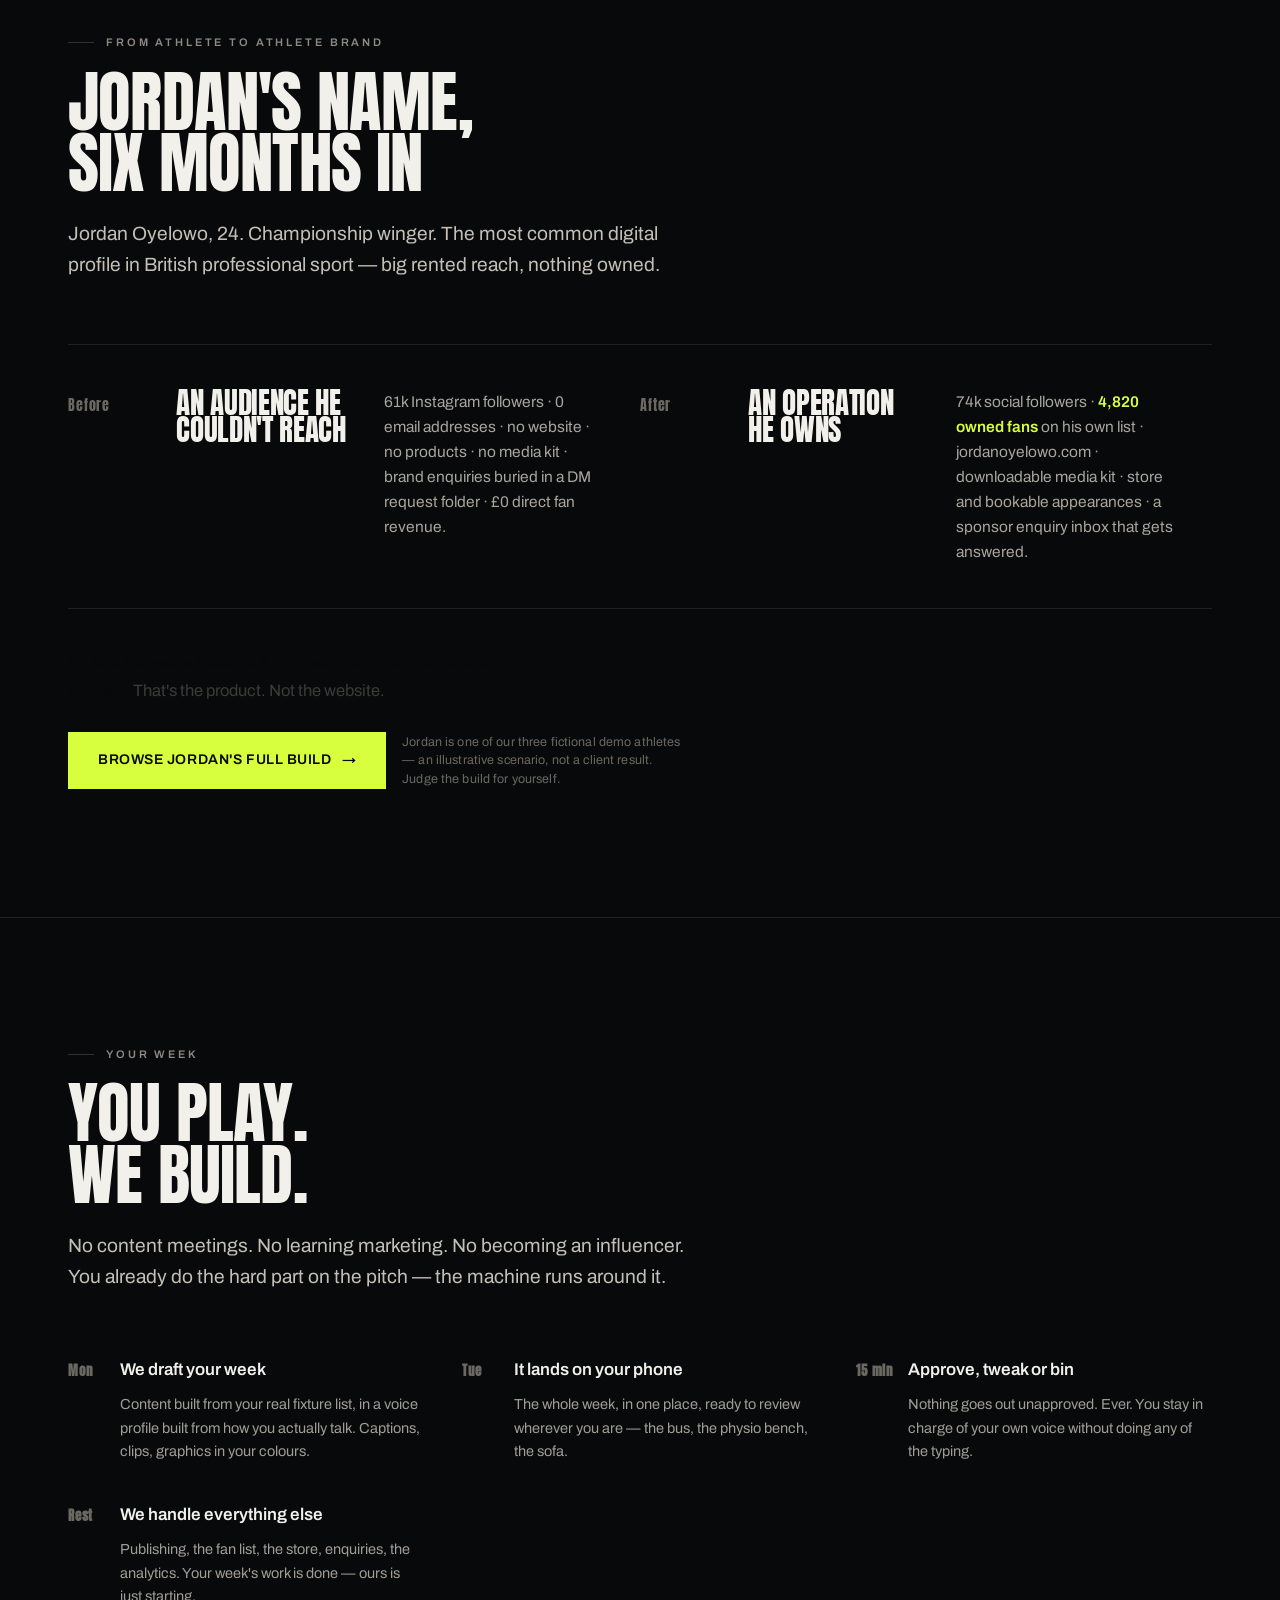
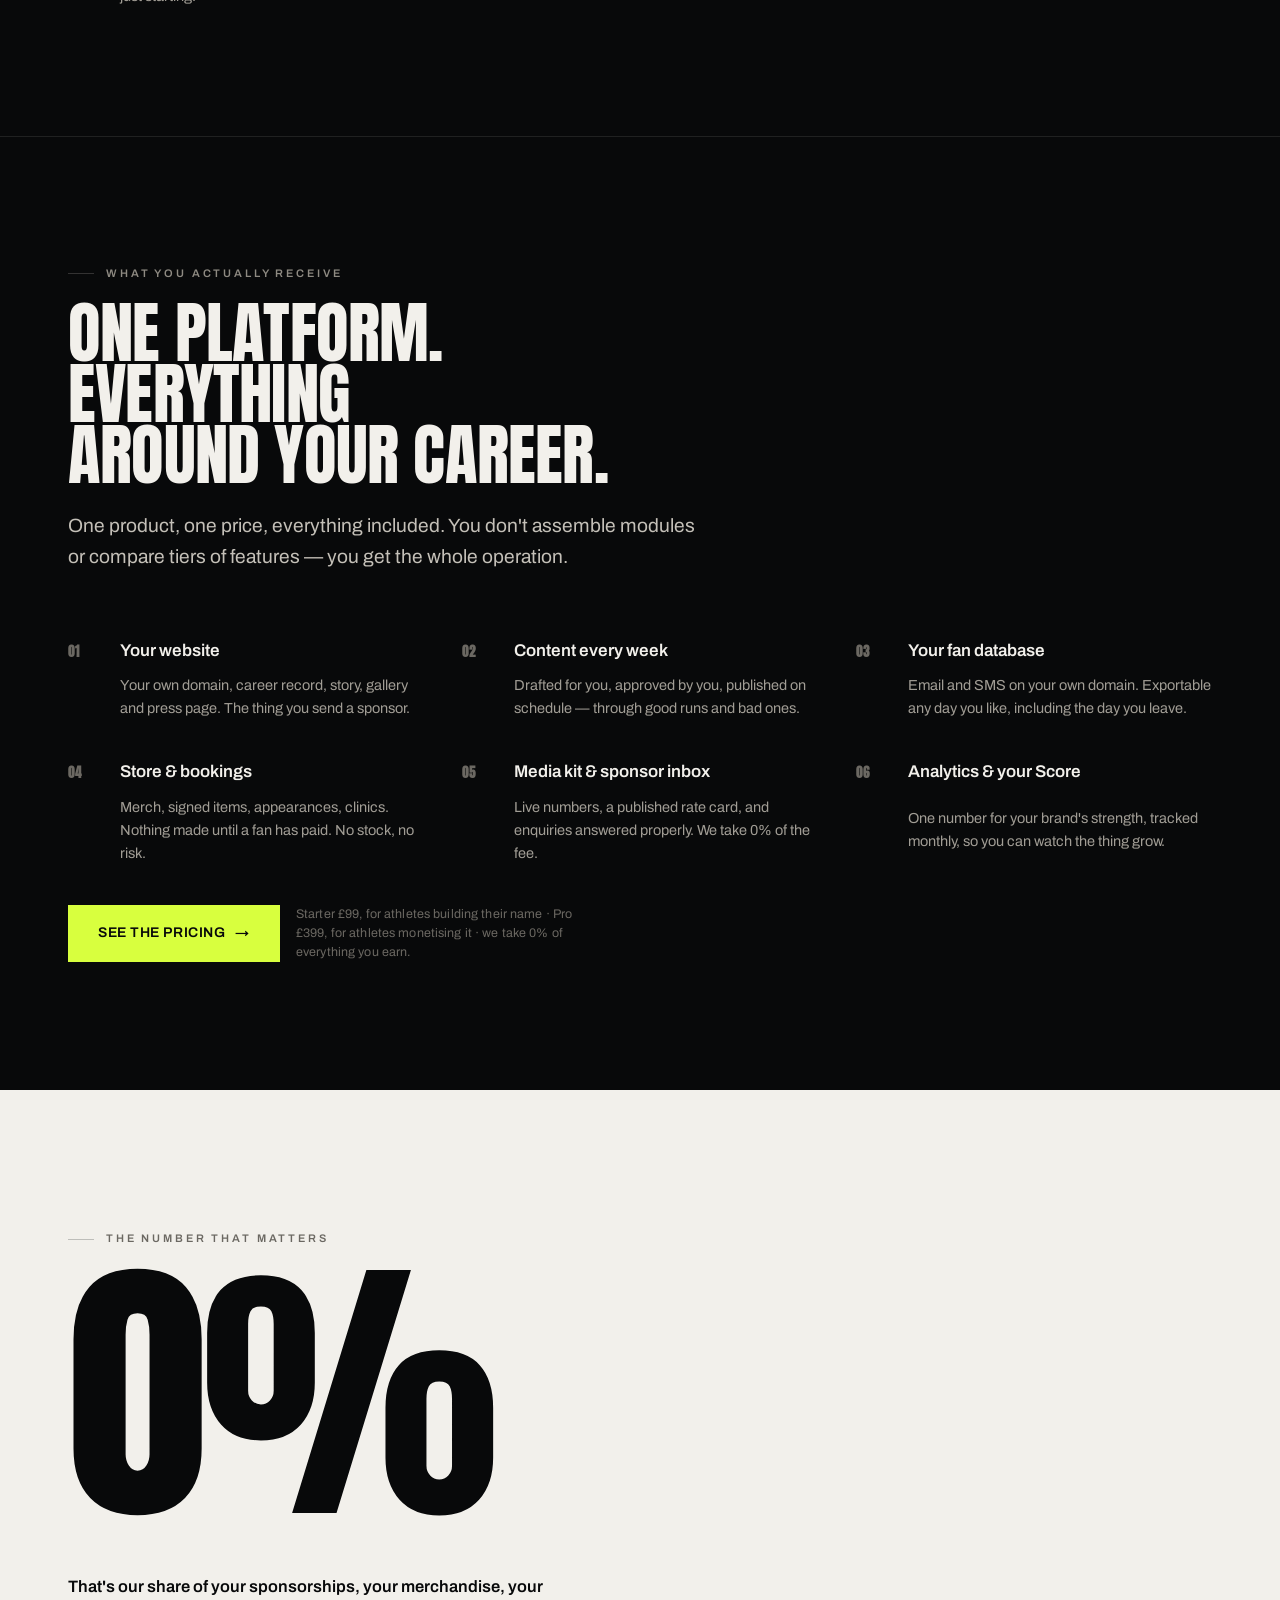
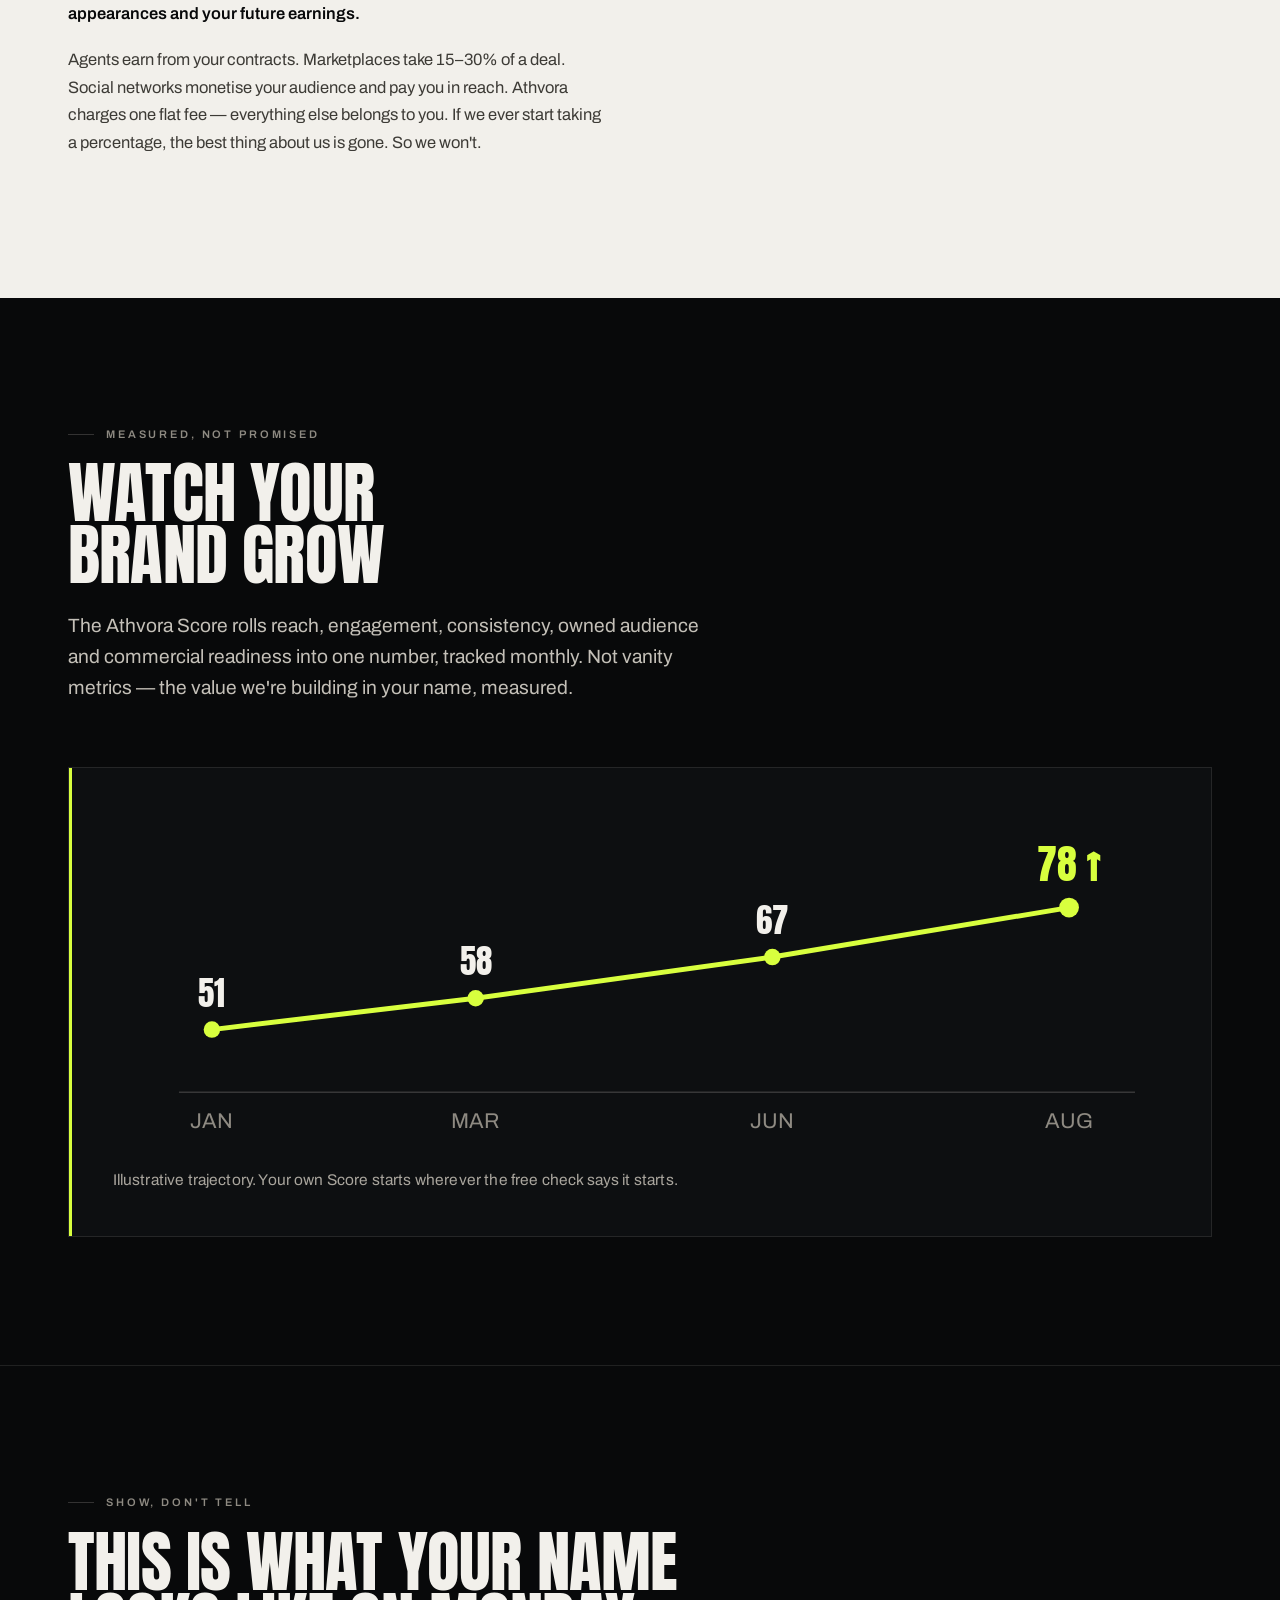
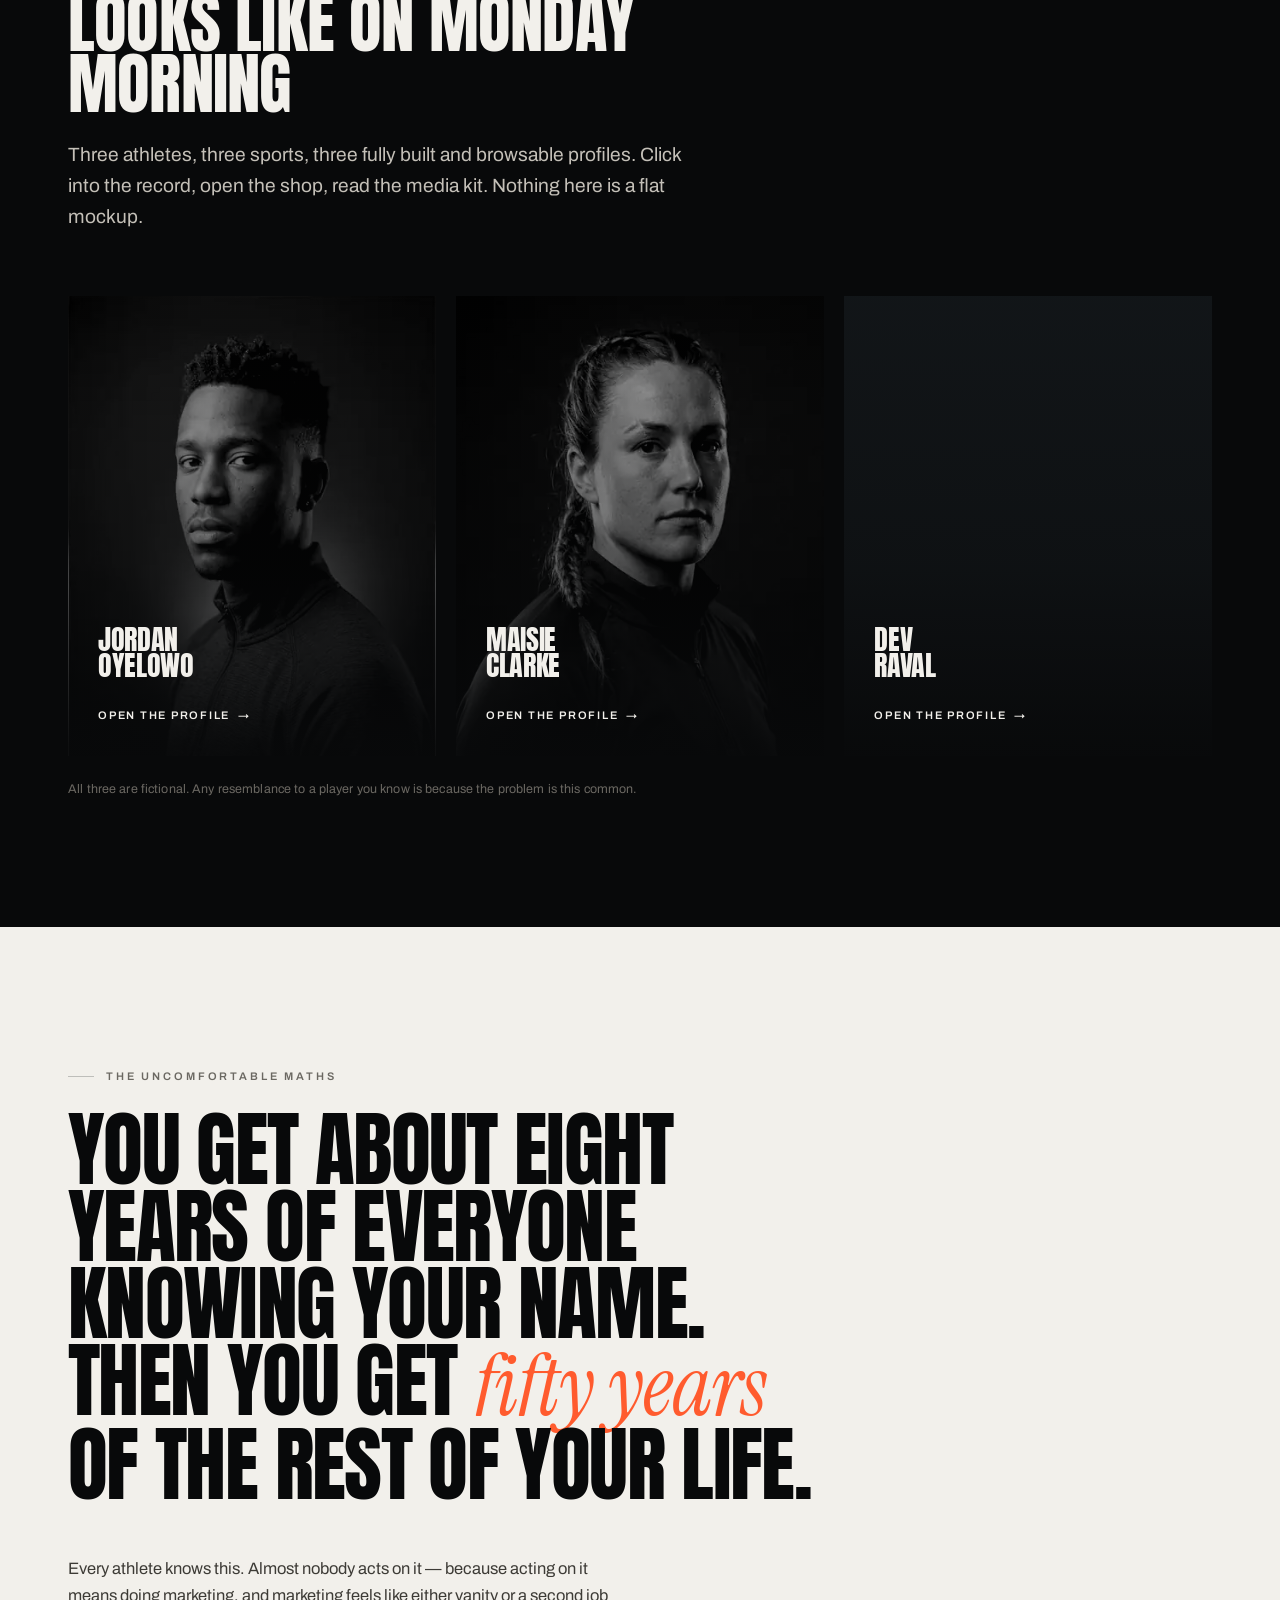
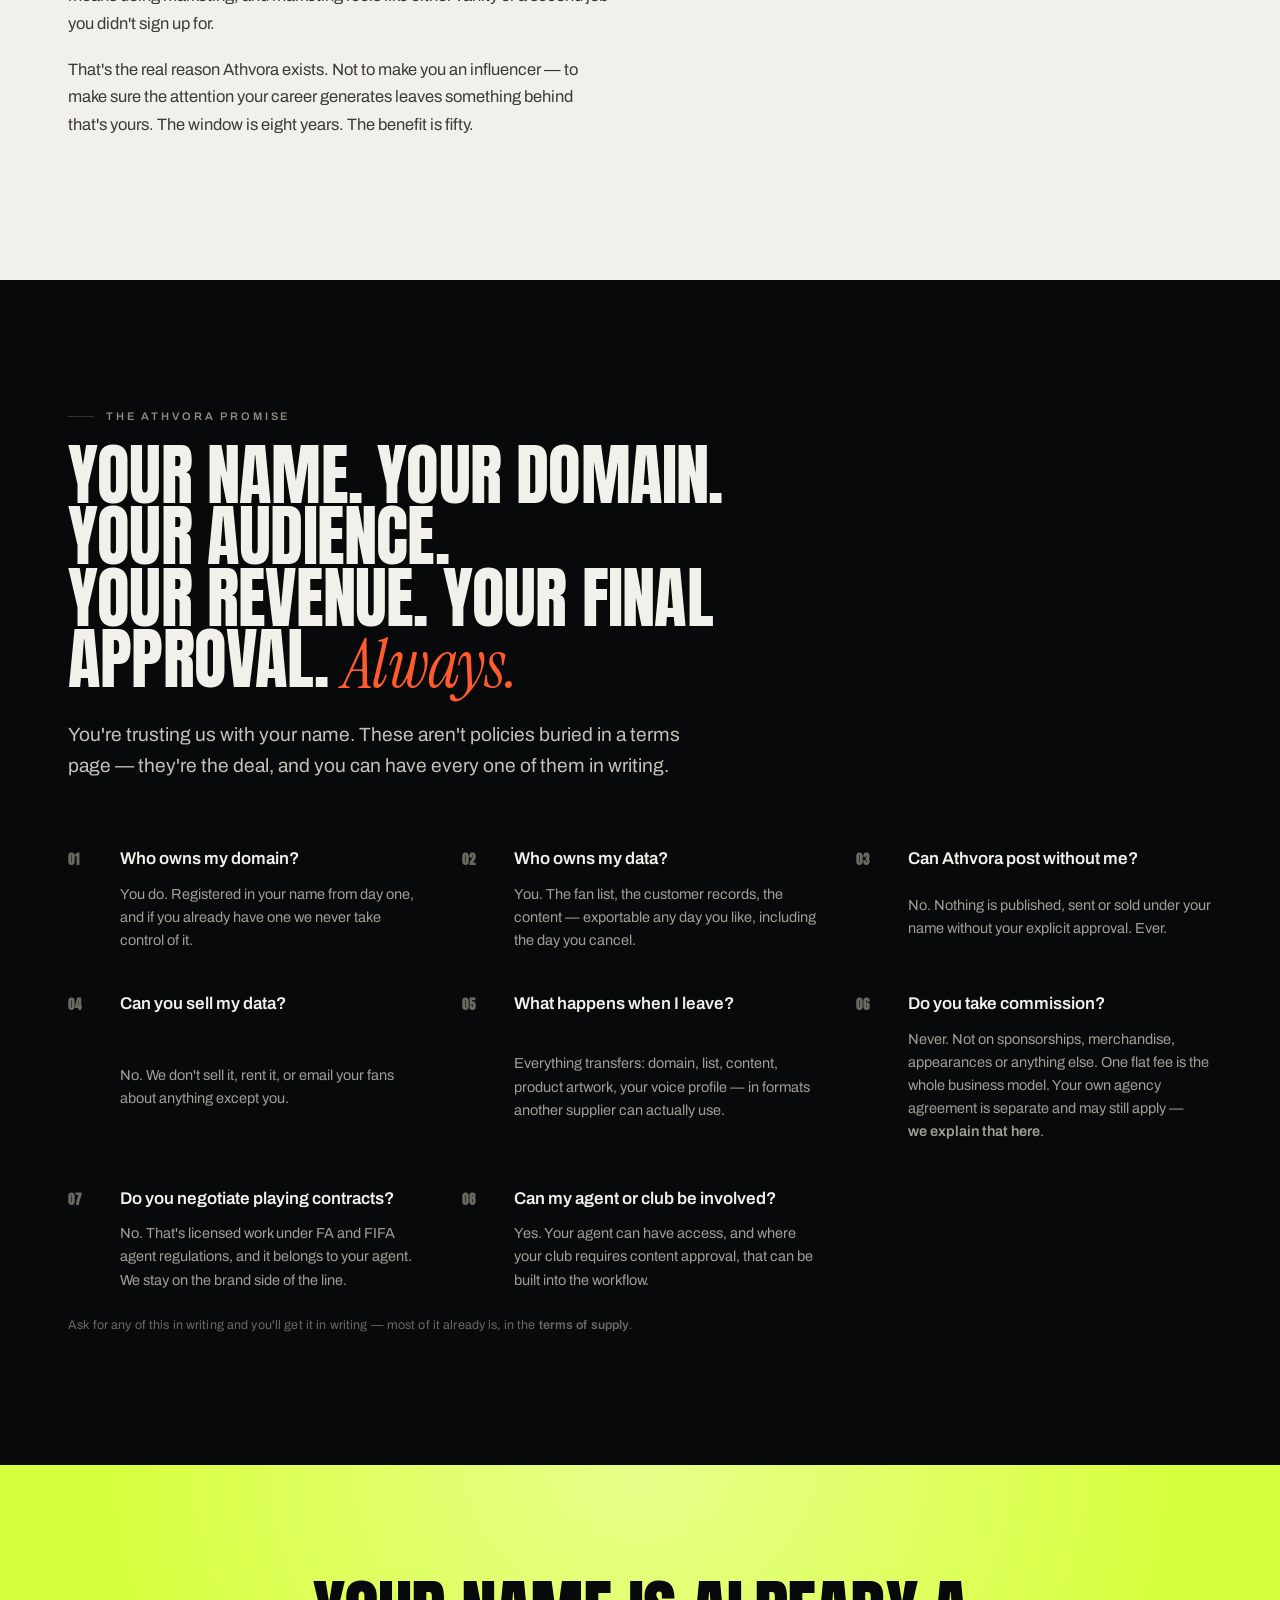
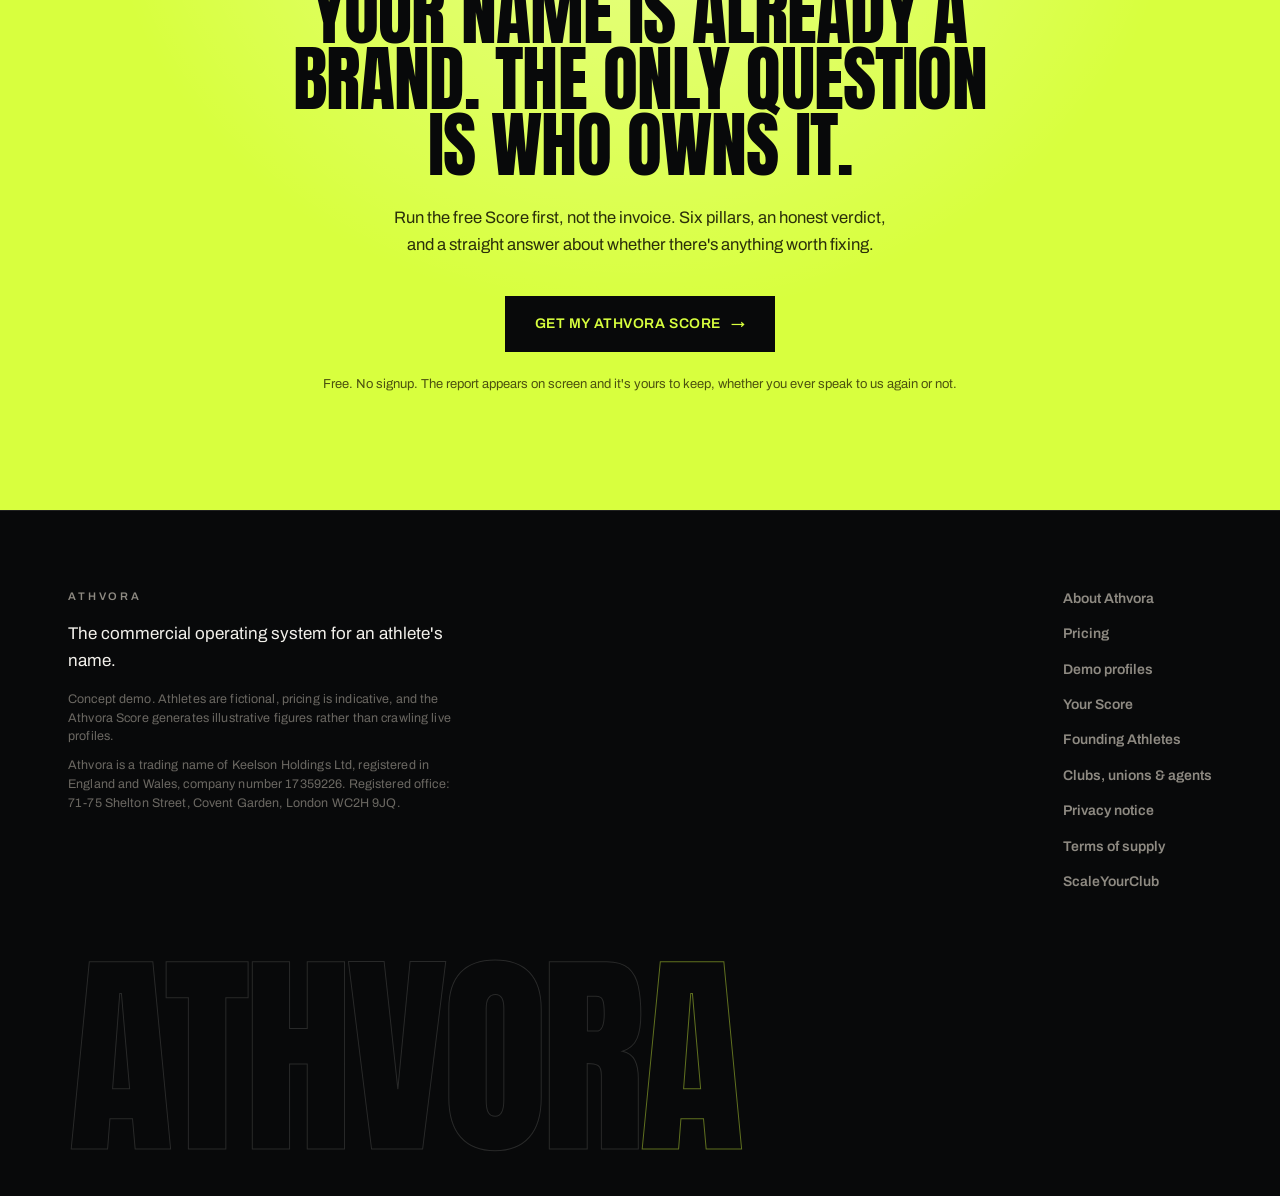
==== commit 473dbf33: "Homepage: "We take 0%" instead of "you keep 100%", and point the Promise at the agency-agreement not" ====
--- a/index.html
+++ b/index.html
@@ -28,7 +28,7 @@
 </head>
 <body>
 
-<div class="demobar">The three athlete profiles are illustrative examples · <a href="/check">the Athvora Score works — try it</a></div>
+<div class="demobar">Concept demo · fictional athletes, indicative pricing · <a href="/check">the Athvora Score works — try it</a></div>
 
 <nav class="nav">
   <div class="wrap nav-in">
@@ -176,12 +176,12 @@
       <div class="si" data-rv="0.04"><b>02</b><h4>Content every week</h4><p>Drafted for you, approved by you, published on schedule — through good runs and bad ones.</p></div>
       <div class="si" data-rv="0.08"><b>03</b><h4>Your fan database</h4><p>Email and SMS on your own domain. Exportable any day you like, including the day you leave.</p></div>
       <div class="si" data-rv="0.12"><b>04</b><h4>Store &amp; bookings</h4><p>Merch, signed items, appearances, clinics. Nothing made until a fan has paid. No stock, no risk.</p></div>
-      <div class="si" data-rv="0.16"><b>05</b><h4>Media kit &amp; sponsor inbox</h4><p>Live numbers, a published rate card, and enquiries answered properly. You keep 100% of the fee.</p></div>
+      <div class="si" data-rv="0.16"><b>05</b><h4>Media kit &amp; sponsor inbox</h4><p>Live numbers, a published rate card, and enquiries answered properly. We take 0% of the fee.</p></div>
       <div class="si" data-rv="0.2"><b>06</b><h4>Analytics &amp; your Score</h4><p>One number for your brand's strength, tracked monthly, so you can watch the thing grow.</p></div>
     </div>
     <div style="margin-top:40px;display:flex;gap:16px;flex-wrap:wrap;align-items:center" data-rv>
       <a class="btn" href="/pricing"><span>See the pricing</span><span class="arw">→</span></a>
-      <p class="tiny" style="max-width:40ch">Starter £99, for athletes building their name · Pro £399, for athletes monetising it · you keep 100% of everything you earn.</p>
+      <p class="tiny" style="max-width:40ch">Starter £99, for athletes building their name · Pro £399, for athletes monetising it · we take 0% of everything you earn.</p>
     </div>
   </div>
 </section>
@@ -290,7 +290,7 @@
       <div class="si" data-rv="0.08"><b>03</b><h4>Can Athvora post without me?</h4><p>No. Nothing is published, sent or sold under your name without your explicit approval. Ever.</p></div>
       <div class="si" data-rv="0.12"><b>04</b><h4>Can you sell my data?</h4><p>No. We don't sell it, rent it, or email your fans about anything except you.</p></div>
       <div class="si" data-rv="0.16"><b>05</b><h4>What happens when I leave?</h4><p>Everything transfers: domain, list, content, product artwork, your voice profile — in formats another supplier can actually use.</p></div>
-      <div class="si" data-rv="0.2"><b>06</b><h4>Do you take commission?</h4><p>Never. Not on sponsorships, merchandise, appearances or anything else. One flat fee is the whole business model.</p></div>
+      <div class="si" data-rv="0.2"><b>06</b><h4>Do you take commission?</h4><p>Never. Not on sponsorships, merchandise, appearances or anything else. One flat fee is the whole business model. Your own agency agreement is separate and may still apply — <a href="/pricing" class="tl">we explain that here</a>.</p></div>
       <div class="si" data-rv="0.24"><b>07</b><h4>Do you negotiate playing contracts?</h4><p>No. That's licensed work under FA and FIFA agent regulations, and it belongs to your agent. We stay on the brand side of the line.</p></div>
       <div class="si" data-rv="0.28"><b>08</b><h4>Can my agent or club be involved?</h4><p>Yes. Your agent can have access, and where your club requires content approval, that can be built into the workflow.</p></div>
     </div>
@@ -313,7 +313,7 @@
       <div style="max-width:44ch">
         <p class="eyebrow nb" style="margin-bottom:14px">Athvora</p>
         <p style="font-size:17px">The commercial operating system for an athlete's name.</p>
-        <p class="tiny" style="margin-top:16px">Jordan, Maisie and Dev are illustrative demo profiles rather than clients, and the Athvora Score generates illustrative figures rather than crawling live profiles. The prices are the prices.</p>
+        <p class="tiny" style="margin-top:16px">Concept demo. Athletes are fictional, pricing is indicative, and the Athvora Score generates illustrative figures rather than crawling live profiles.</p>
         <p class="tiny" style="margin-top:10px">Athvora is a trading name of Keelson Holdings Ltd, registered in England and Wales, company number 17359226. Registered office: 71-75 Shelton Street, Covent Garden, London WC2H 9JQ.</p>
       </div>
       <div class="foot-links">
--- a/assets/style.css
+++ b/assets/style.css
@@ -263,6 +263,23 @@
 .tier p.tier-b{margin-top:14px;font-size:14.5px;color:#A19D95;line-height:1.62;flex:1}
 .tier-note{margin-top:26px;padding-top:18px;border-top:1px solid var(--hair);font-size:12.5px;color:var(--mute-2);line-height:1.5}
 
+/* ---------- BUY BUTTONS ---------- */
+/* Checkout CTAs. assets/checkout.js swaps in the Stripe href and the buy label
+   only when one is configured; until then these are the contact links they were
+   already, so nothing here can render as a dead button. */
+.tier-cta{margin-top:26px;display:flex;flex-wrap:wrap;gap:12px;align-items:center}
+.tier-cta .btn,.tier-cta .ghost{padding:15px 26px;font-size:13px}
+.mod-buy{
+  display:inline-flex;align-items:center;gap:8px;margin-top:14px;
+  font-size:11px;font-weight:600;letter-spacing:.16em;text-transform:uppercase;
+  color:var(--lime);border-bottom:1px solid rgba(216,255,62,.35);padding-bottom:4px;
+  transition:color .3s,border-color .3s;
+}
+.mod-buy:hover{color:var(--paper);border-bottom-color:var(--paper)}
+.mod-buy:hover .arw{transform:translateX(4px)}
+/* .mod-p turns its spans into a grey block sub-line; the CTA's spans are not that. */
+.mod-p .mod-buy span{display:inline;margin:0;font-size:inherit;font-weight:inherit;color:inherit}
+
 /* ---------- TABLE ---------- */
 .tbl{width:100%;border-collapse:collapse;font-size:15px}
 .tbl th{text-align:left;font-size:10.5px;letter-spacing:.2em;text-transform:uppercase;color:var(--mute-2);font-weight:600;padding:0 20px 16px 0;border-bottom:1px solid var(--hair-2)}
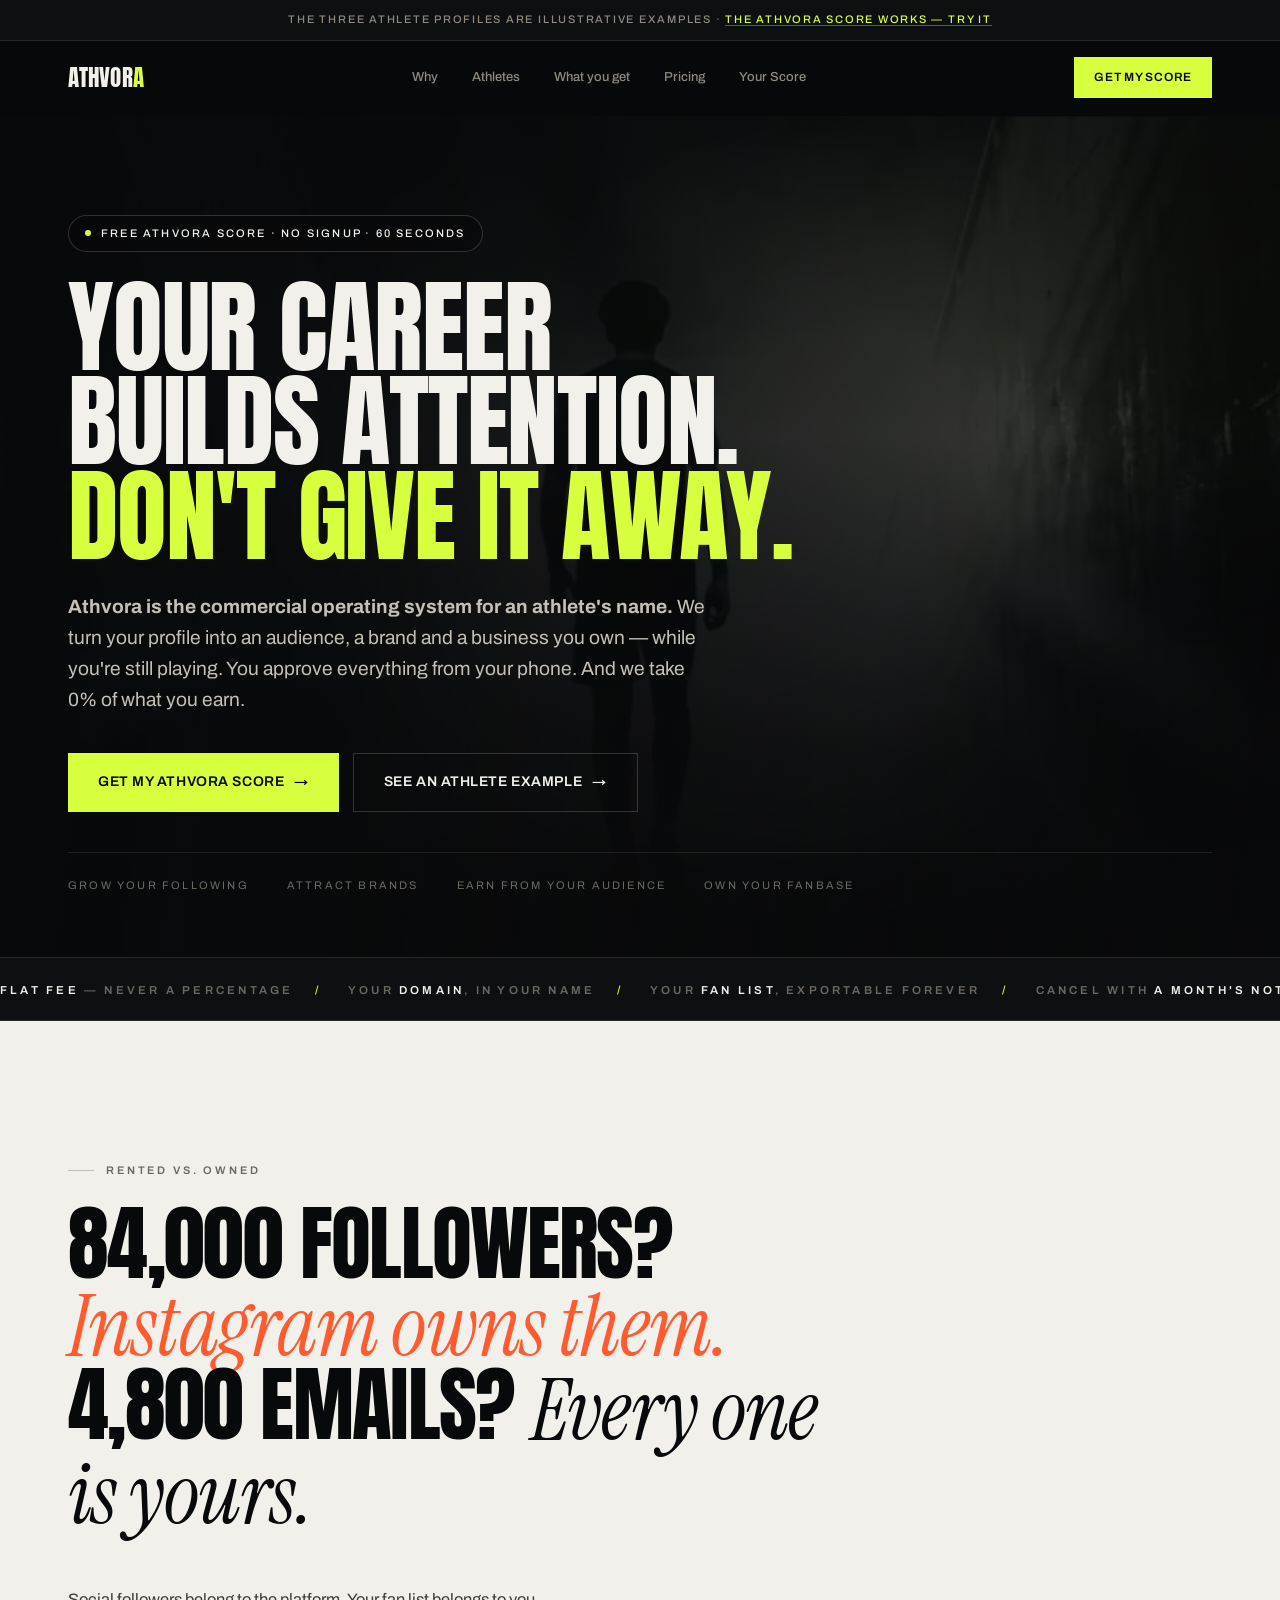
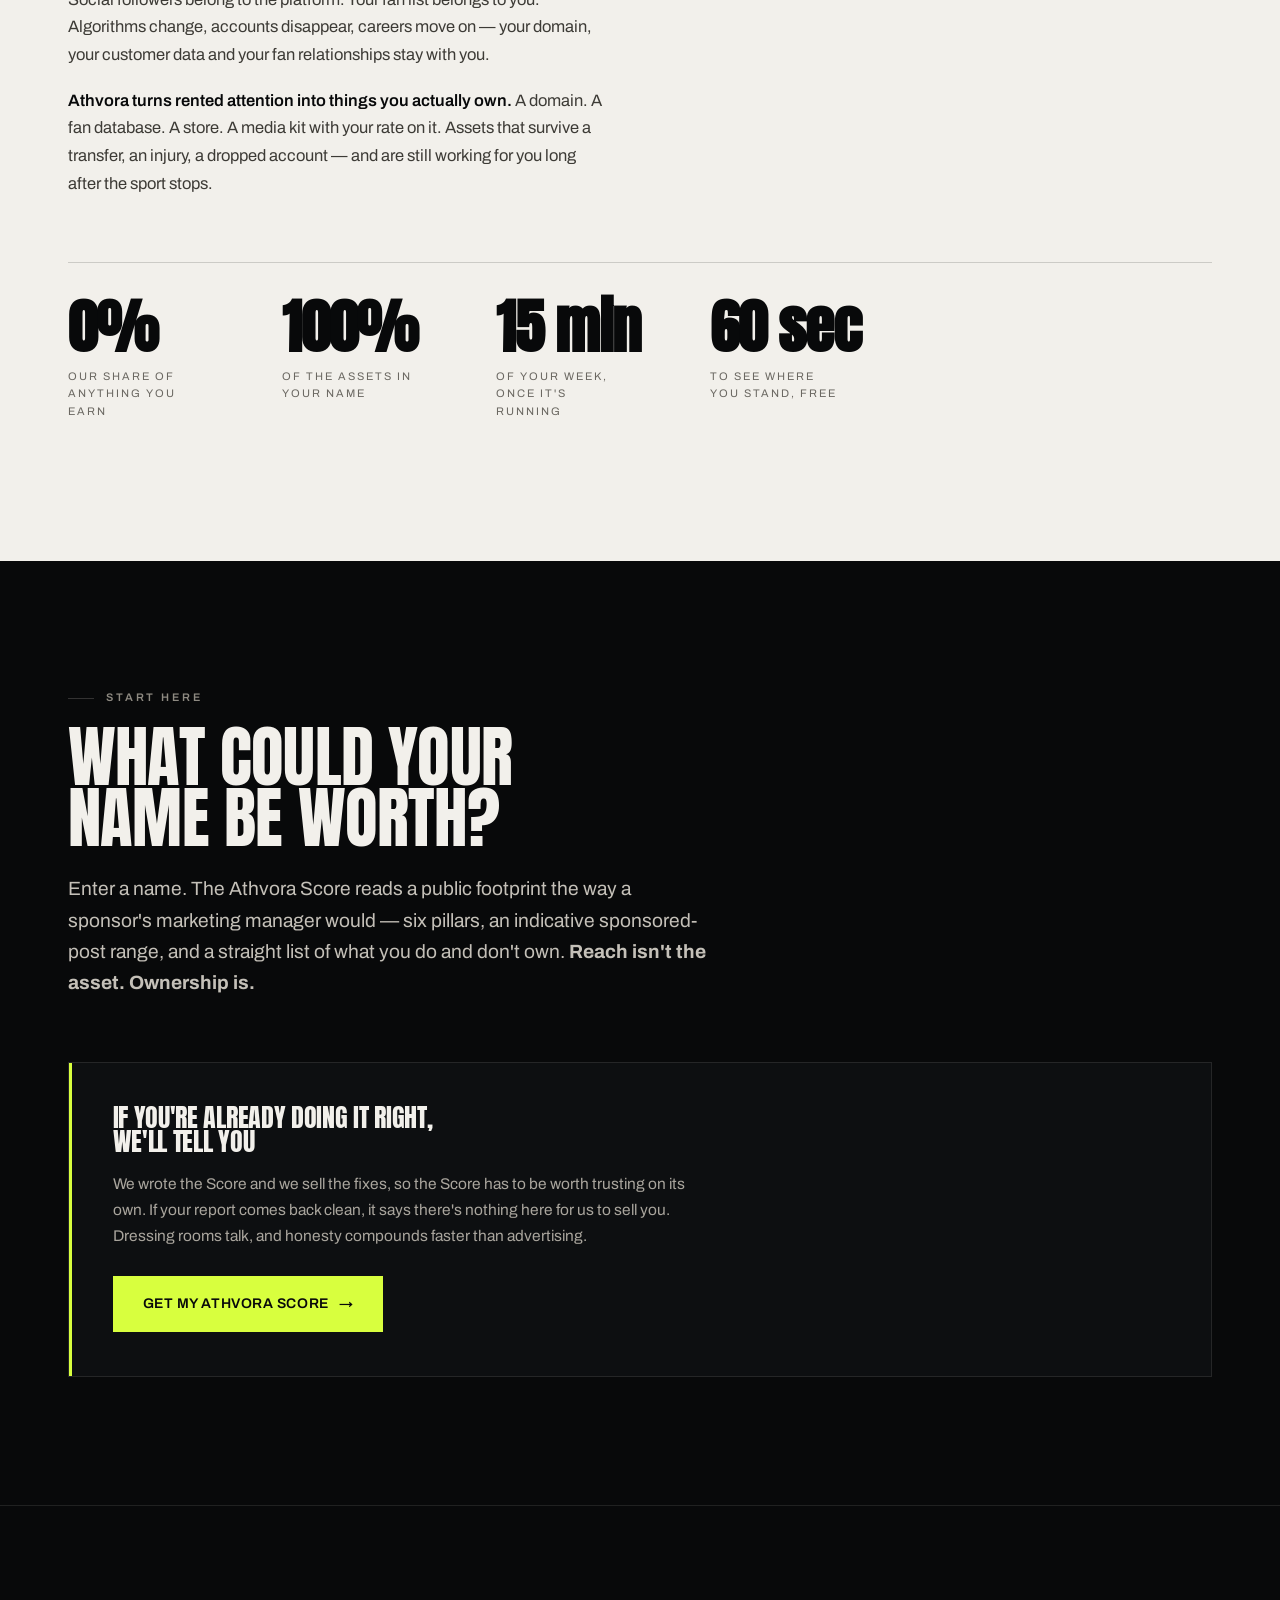
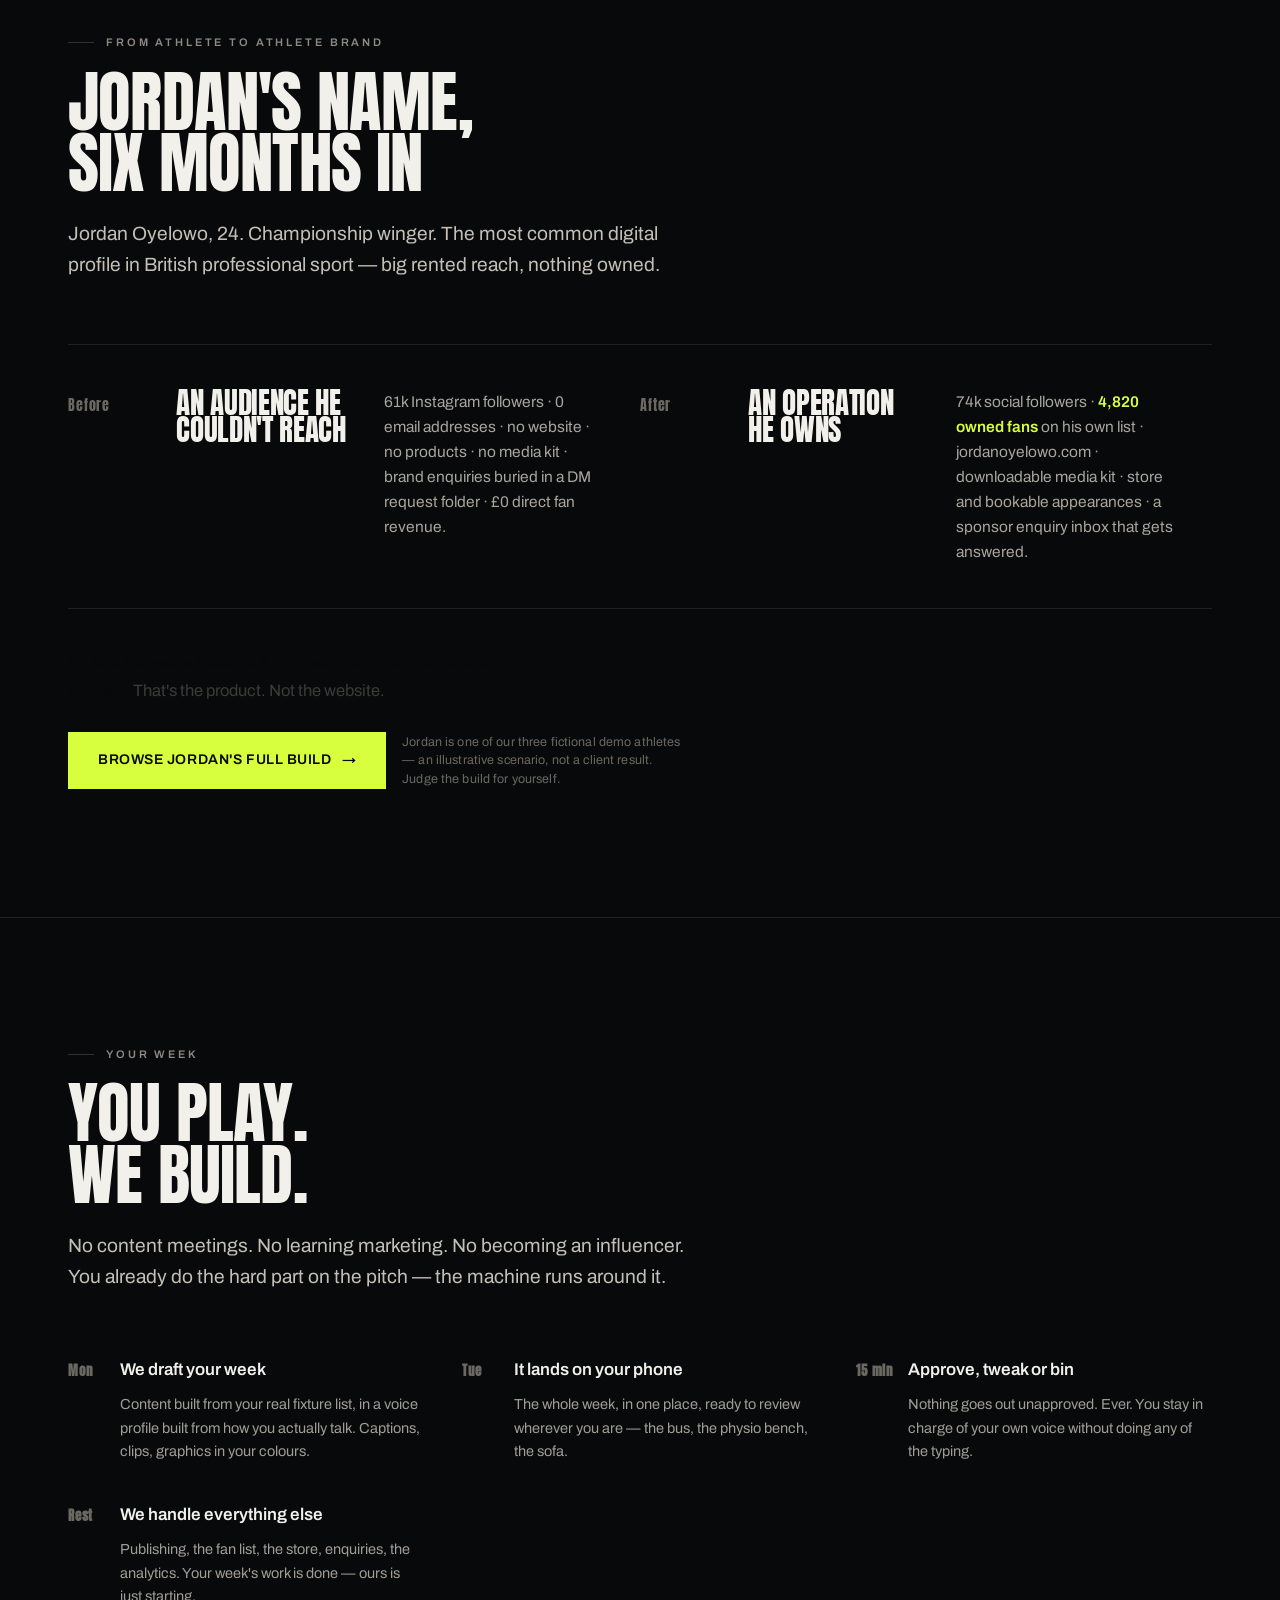
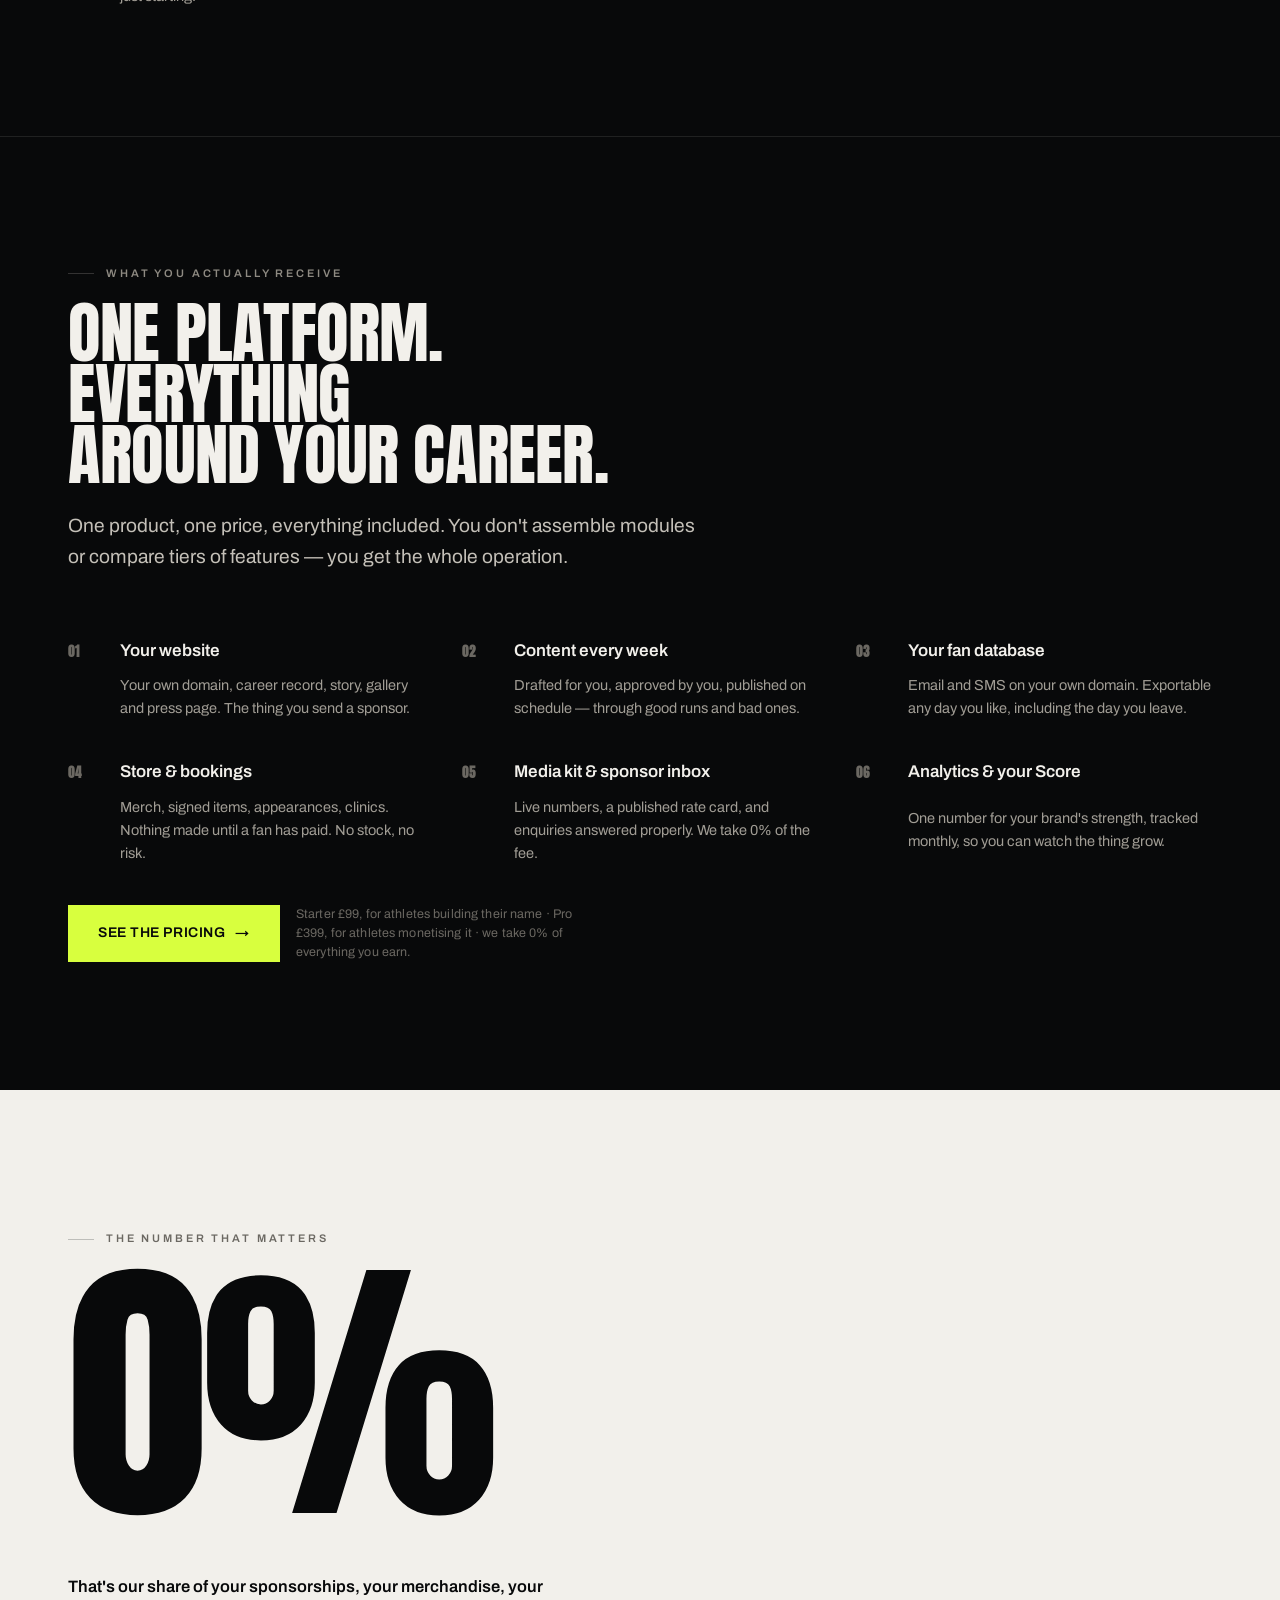
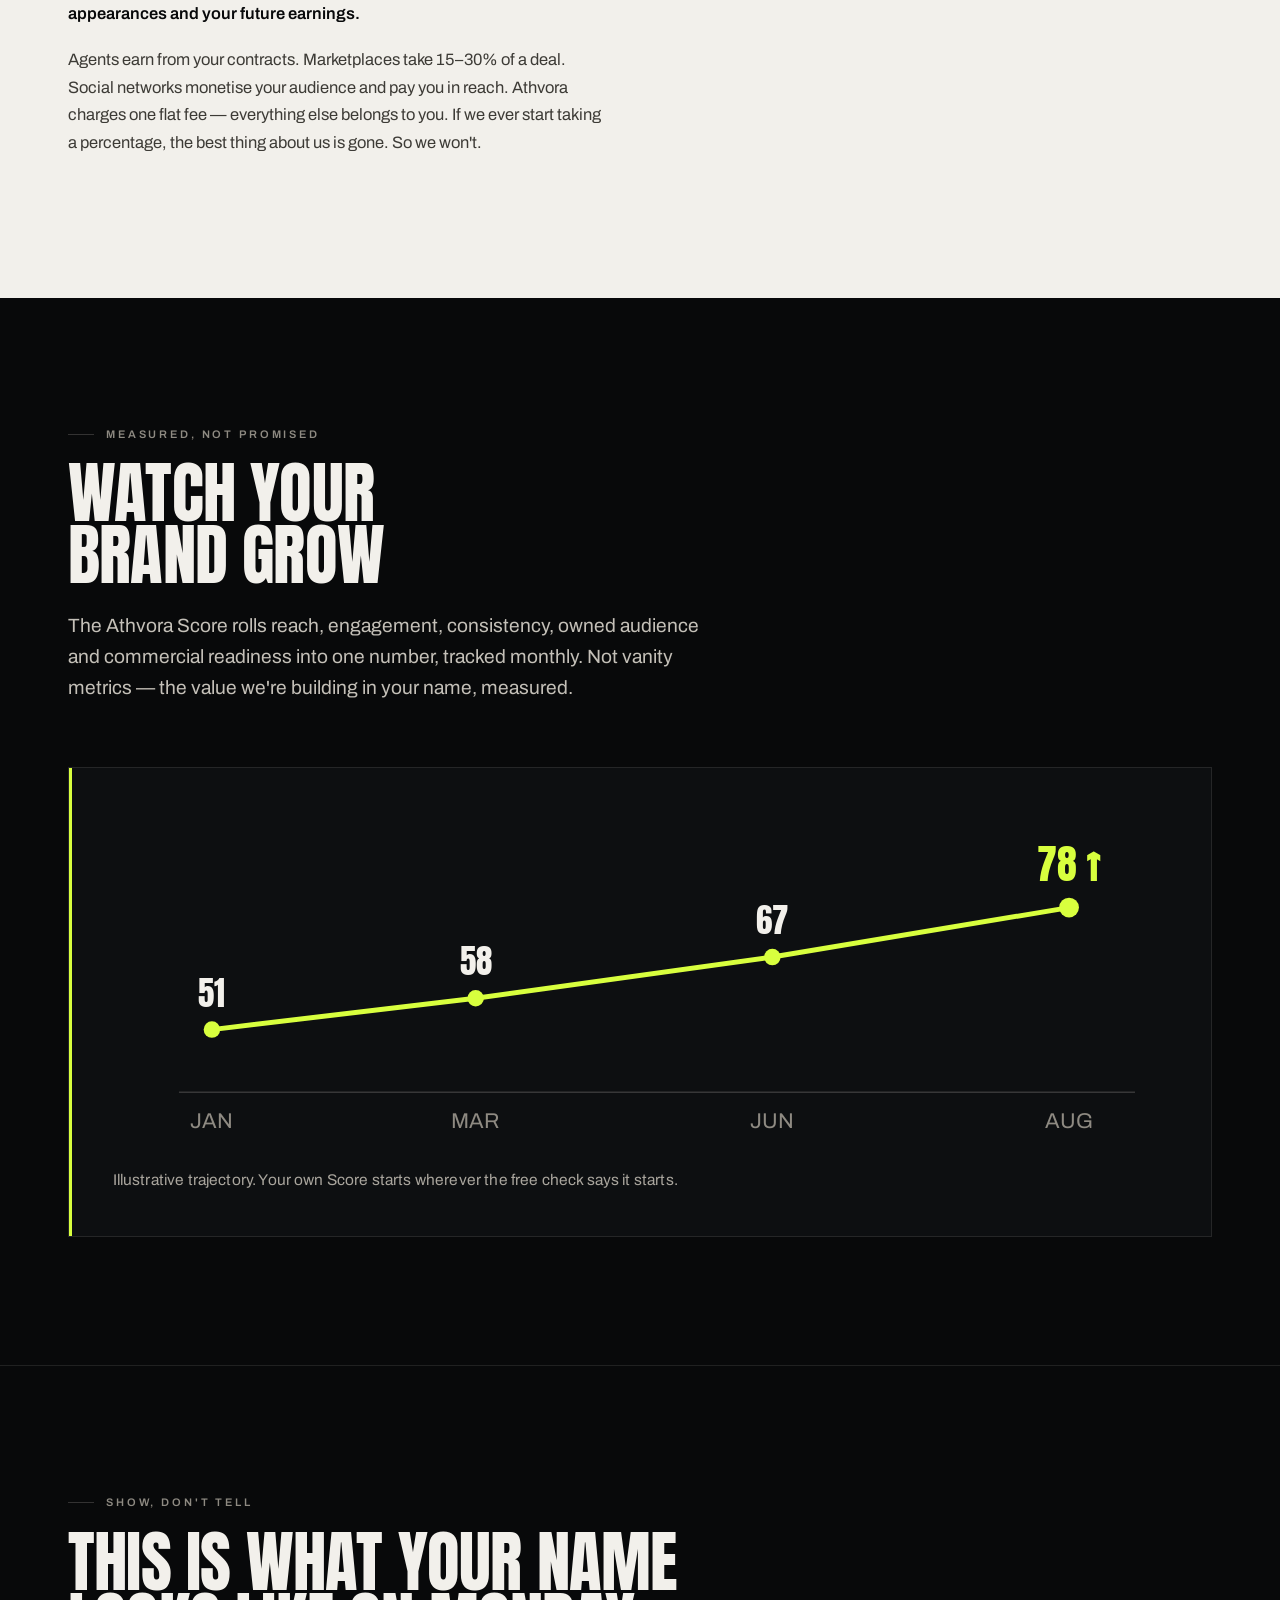
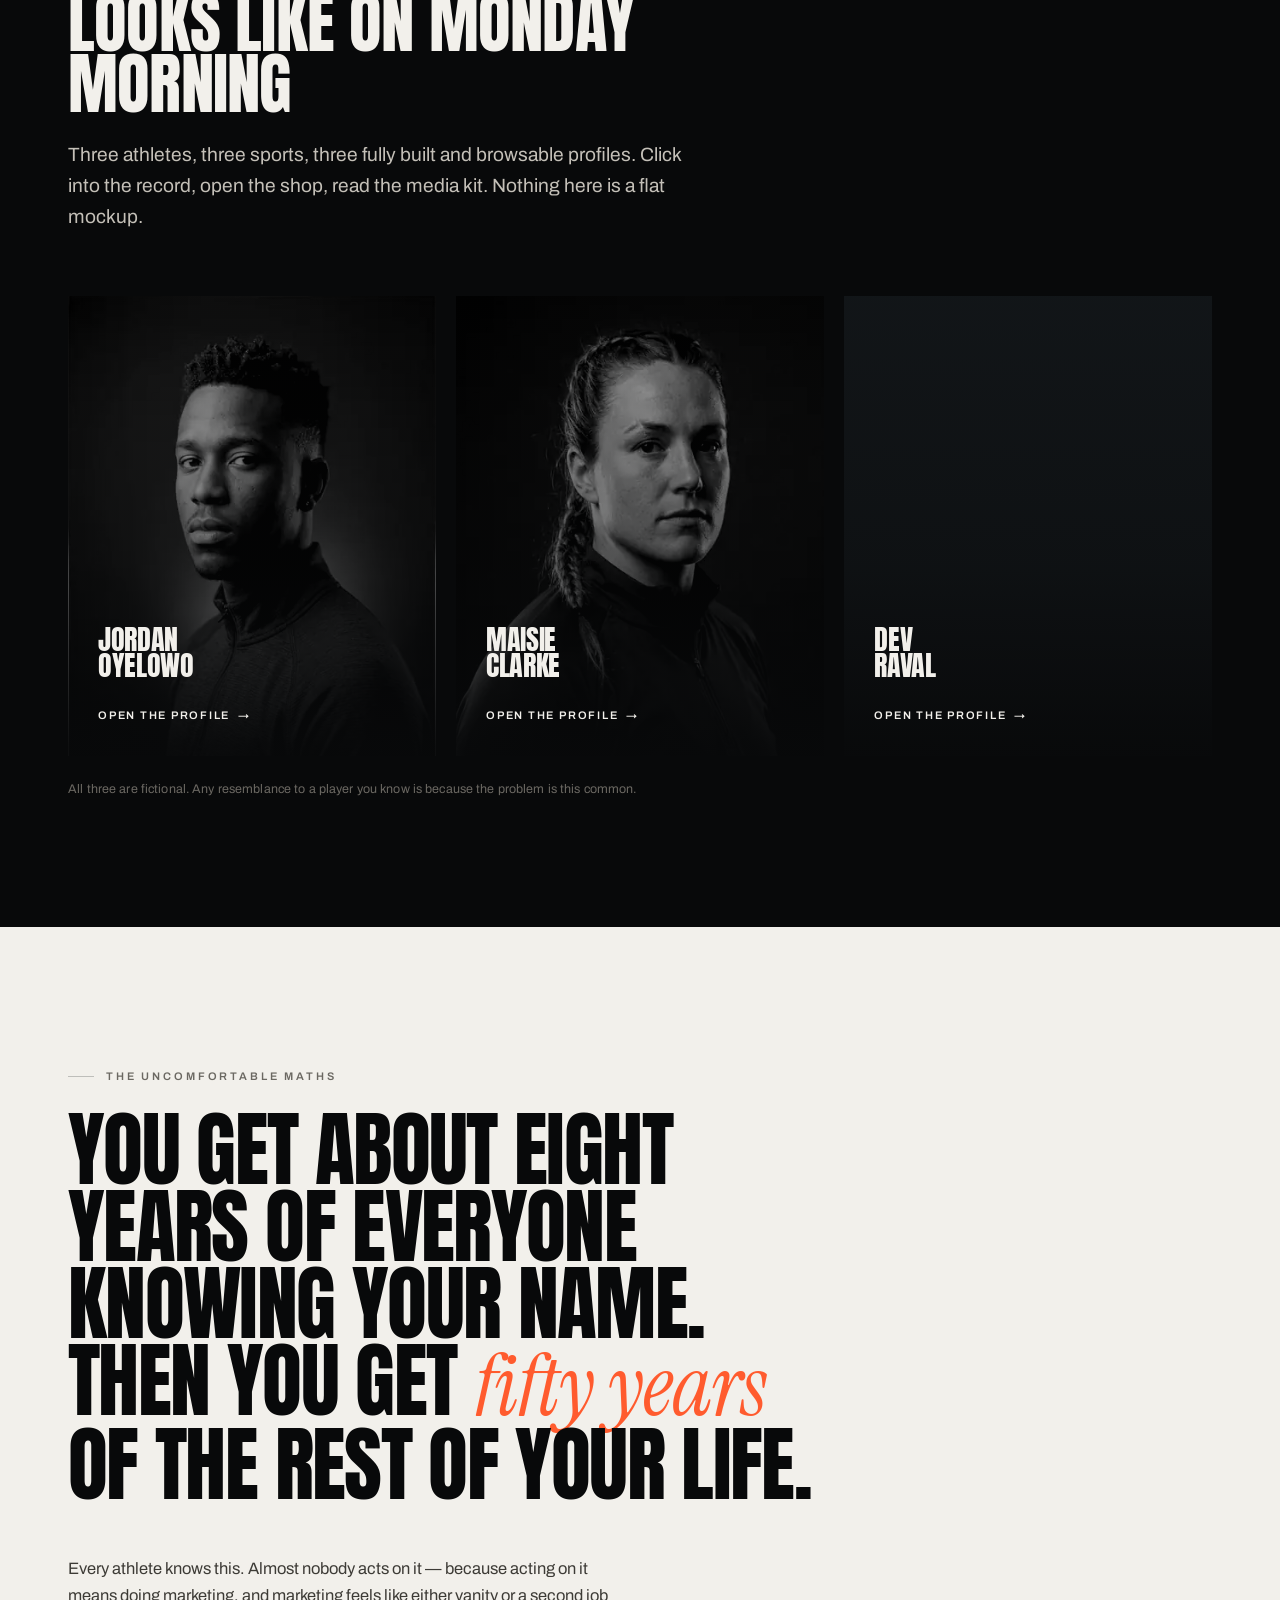
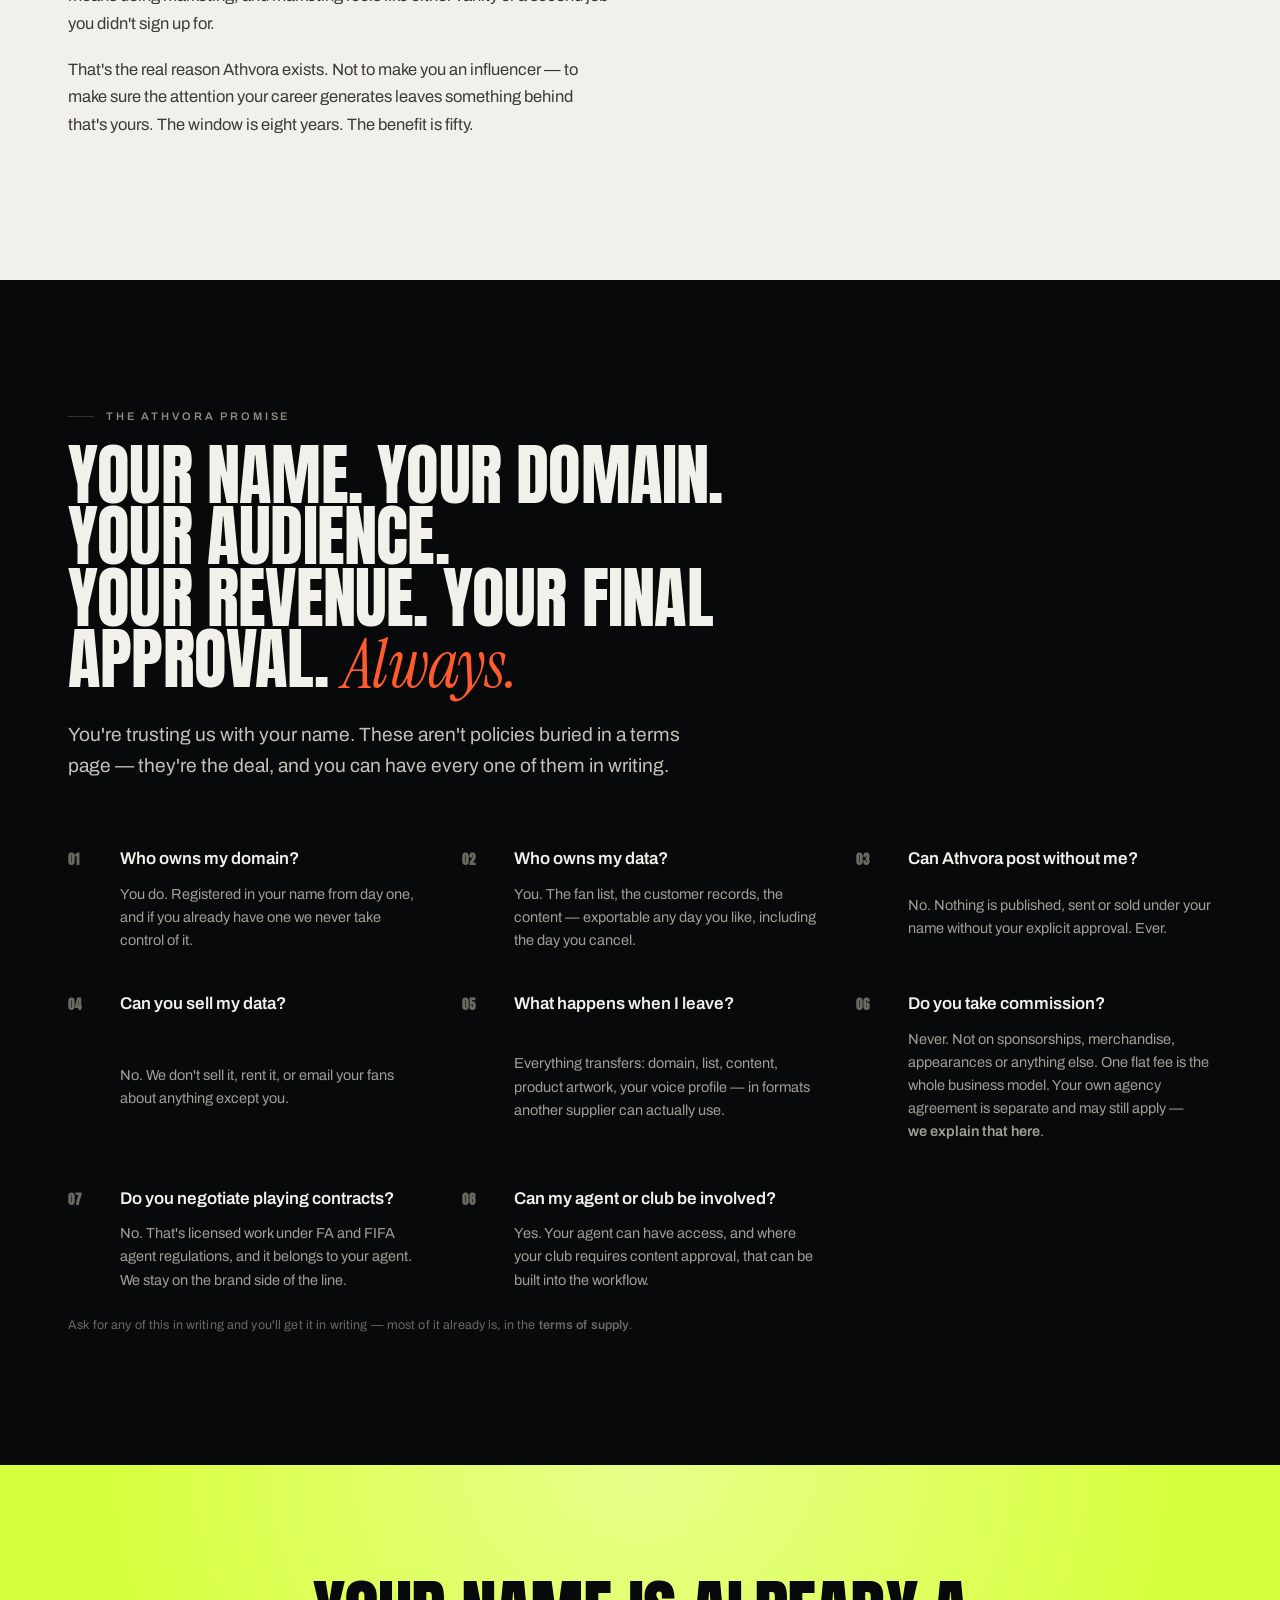
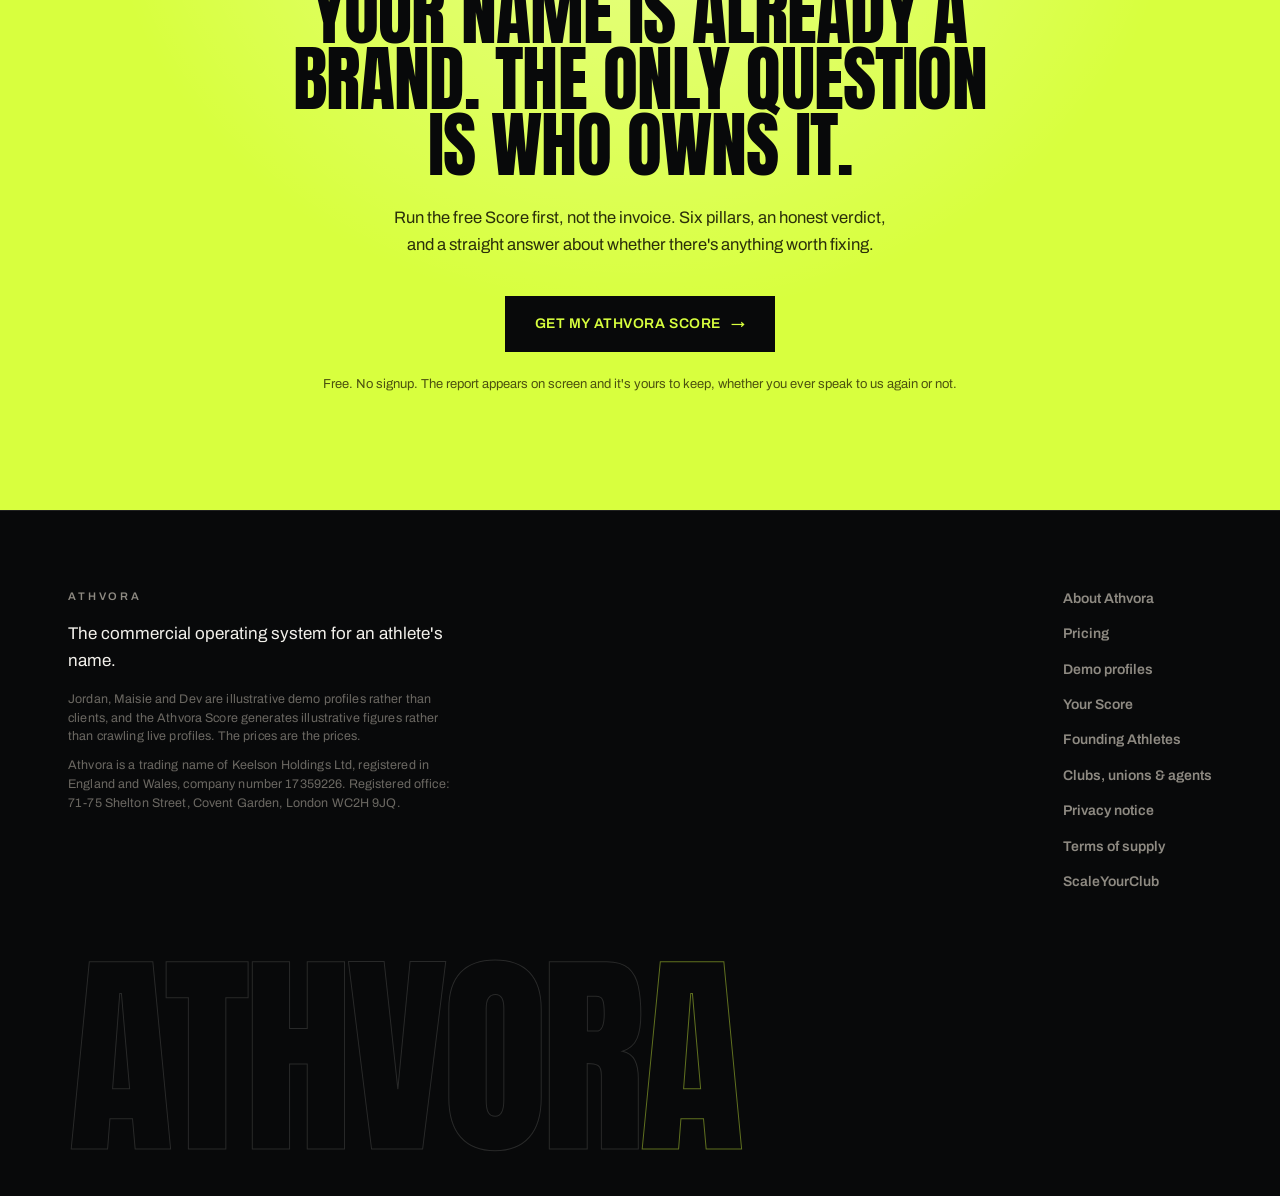
==== commit 8350873b: "Restore the softened demo wording I clobbered in the previous commit Previous commit rebuilt index.h" ====
--- a/index.html
+++ b/index.html
@@ -28,7 +28,7 @@
 </head>
 <body>
 
-<div class="demobar">Concept demo · fictional athletes, indicative pricing · <a href="/check">the Athvora Score works — try it</a></div>
+<div class="demobar">The three athlete profiles are illustrative examples · <a href="/check">the Athvora Score works — try it</a></div>
 
 <nav class="nav">
   <div class="wrap nav-in">
@@ -313,7 +313,7 @@
       <div style="max-width:44ch">
         <p class="eyebrow nb" style="margin-bottom:14px">Athvora</p>
         <p style="font-size:17px">The commercial operating system for an athlete's name.</p>
-        <p class="tiny" style="margin-top:16px">Concept demo. Athletes are fictional, pricing is indicative, and the Athvora Score generates illustrative figures rather than crawling live profiles.</p>
+        <p class="tiny" style="margin-top:16px">Jordan, Maisie and Dev are illustrative demo profiles rather than clients, and the Athvora Score generates illustrative figures rather than crawling live profiles. The prices are the prices.</p>
         <p class="tiny" style="margin-top:10px">Athvora is a trading name of Keelson Holdings Ltd, registered in England and Wales, company number 17359226. Registered office: 71-75 Shelton Street, Covent Garden, London WC2H 9JQ.</p>
       </div>
       <div class="foot-links">
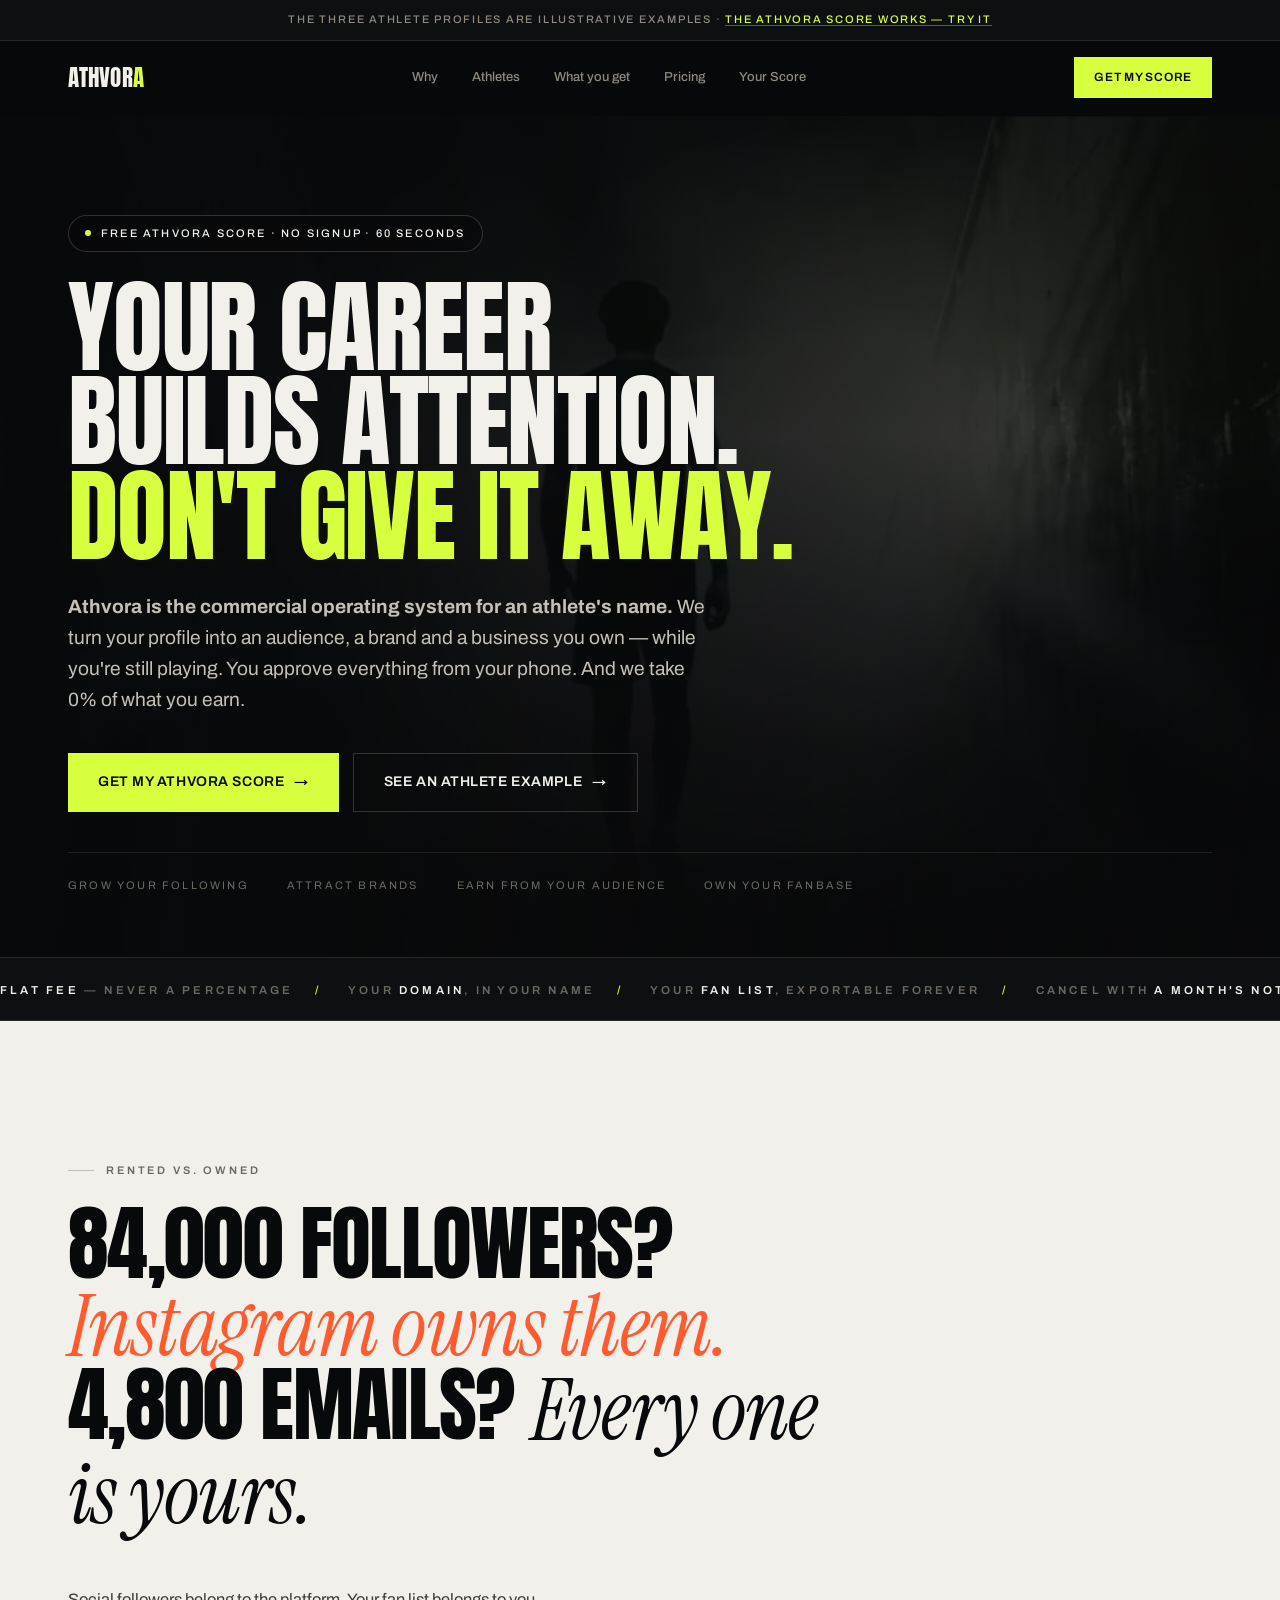
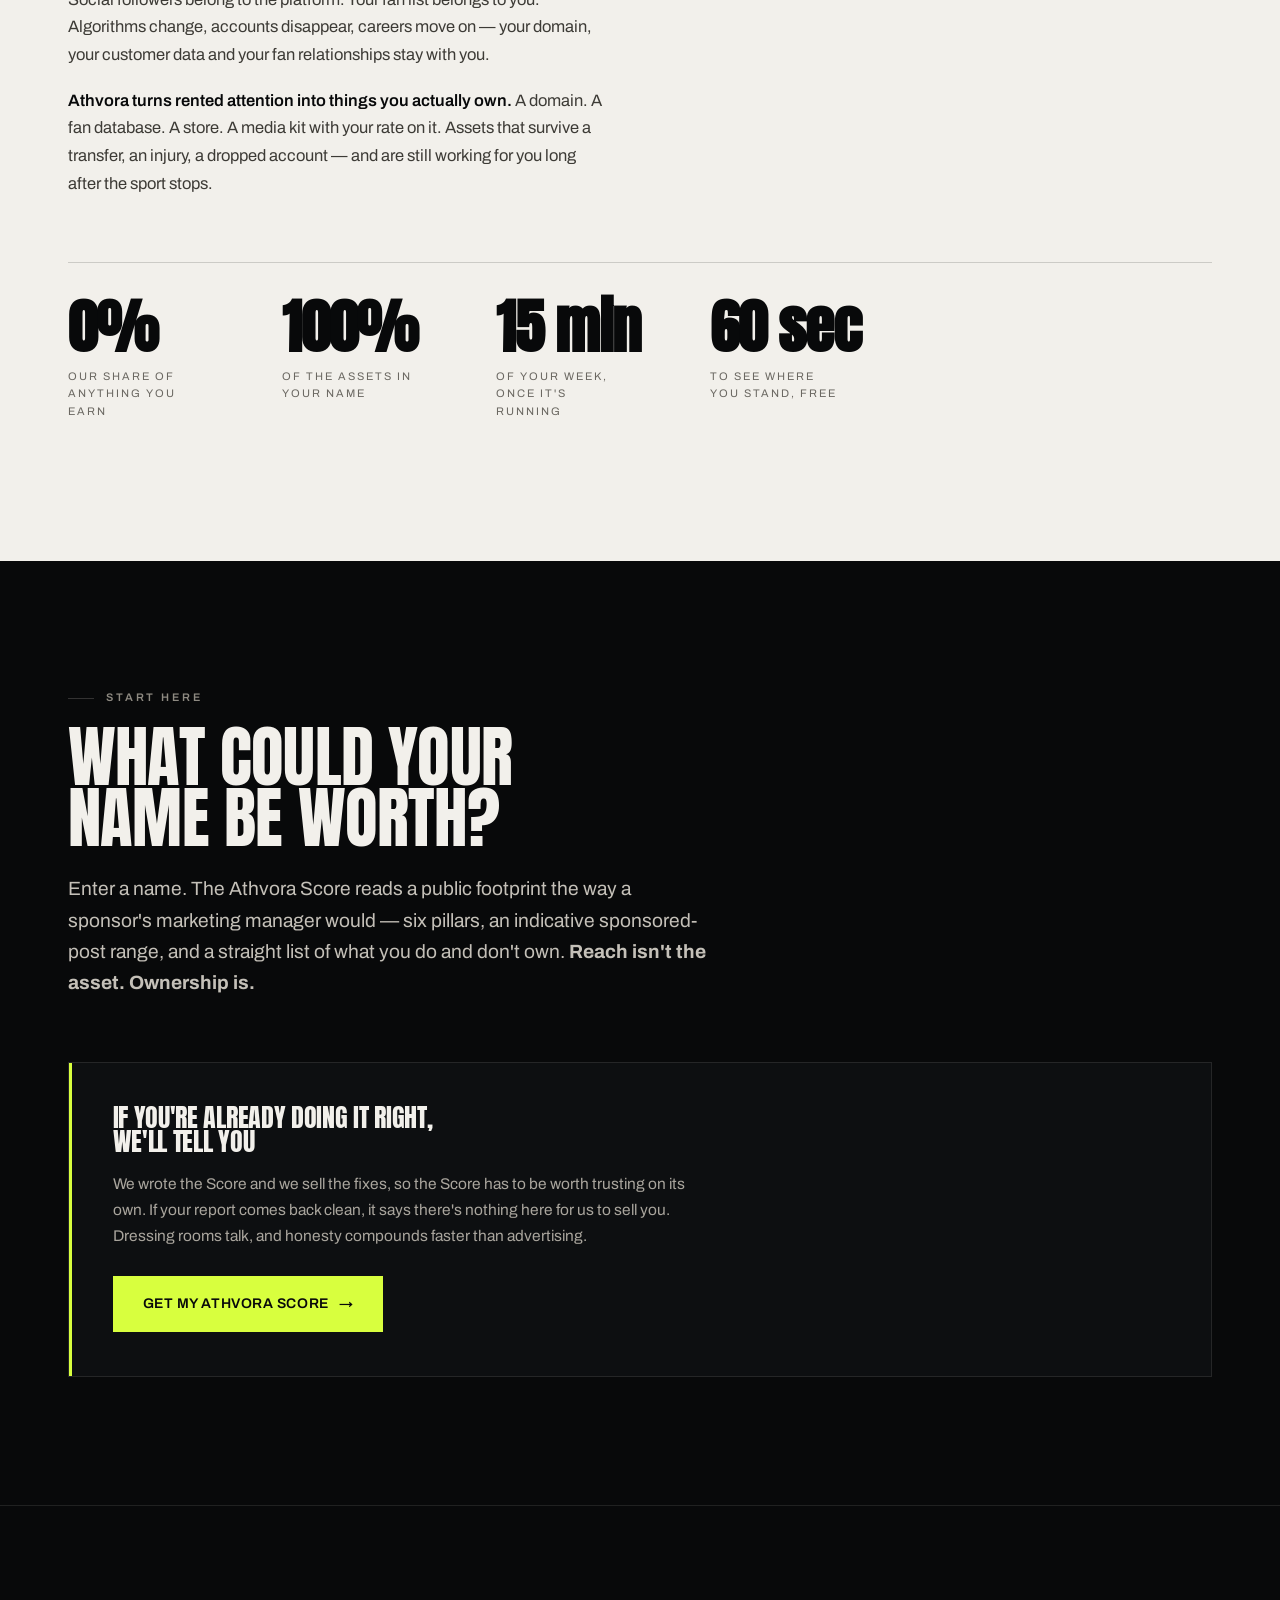
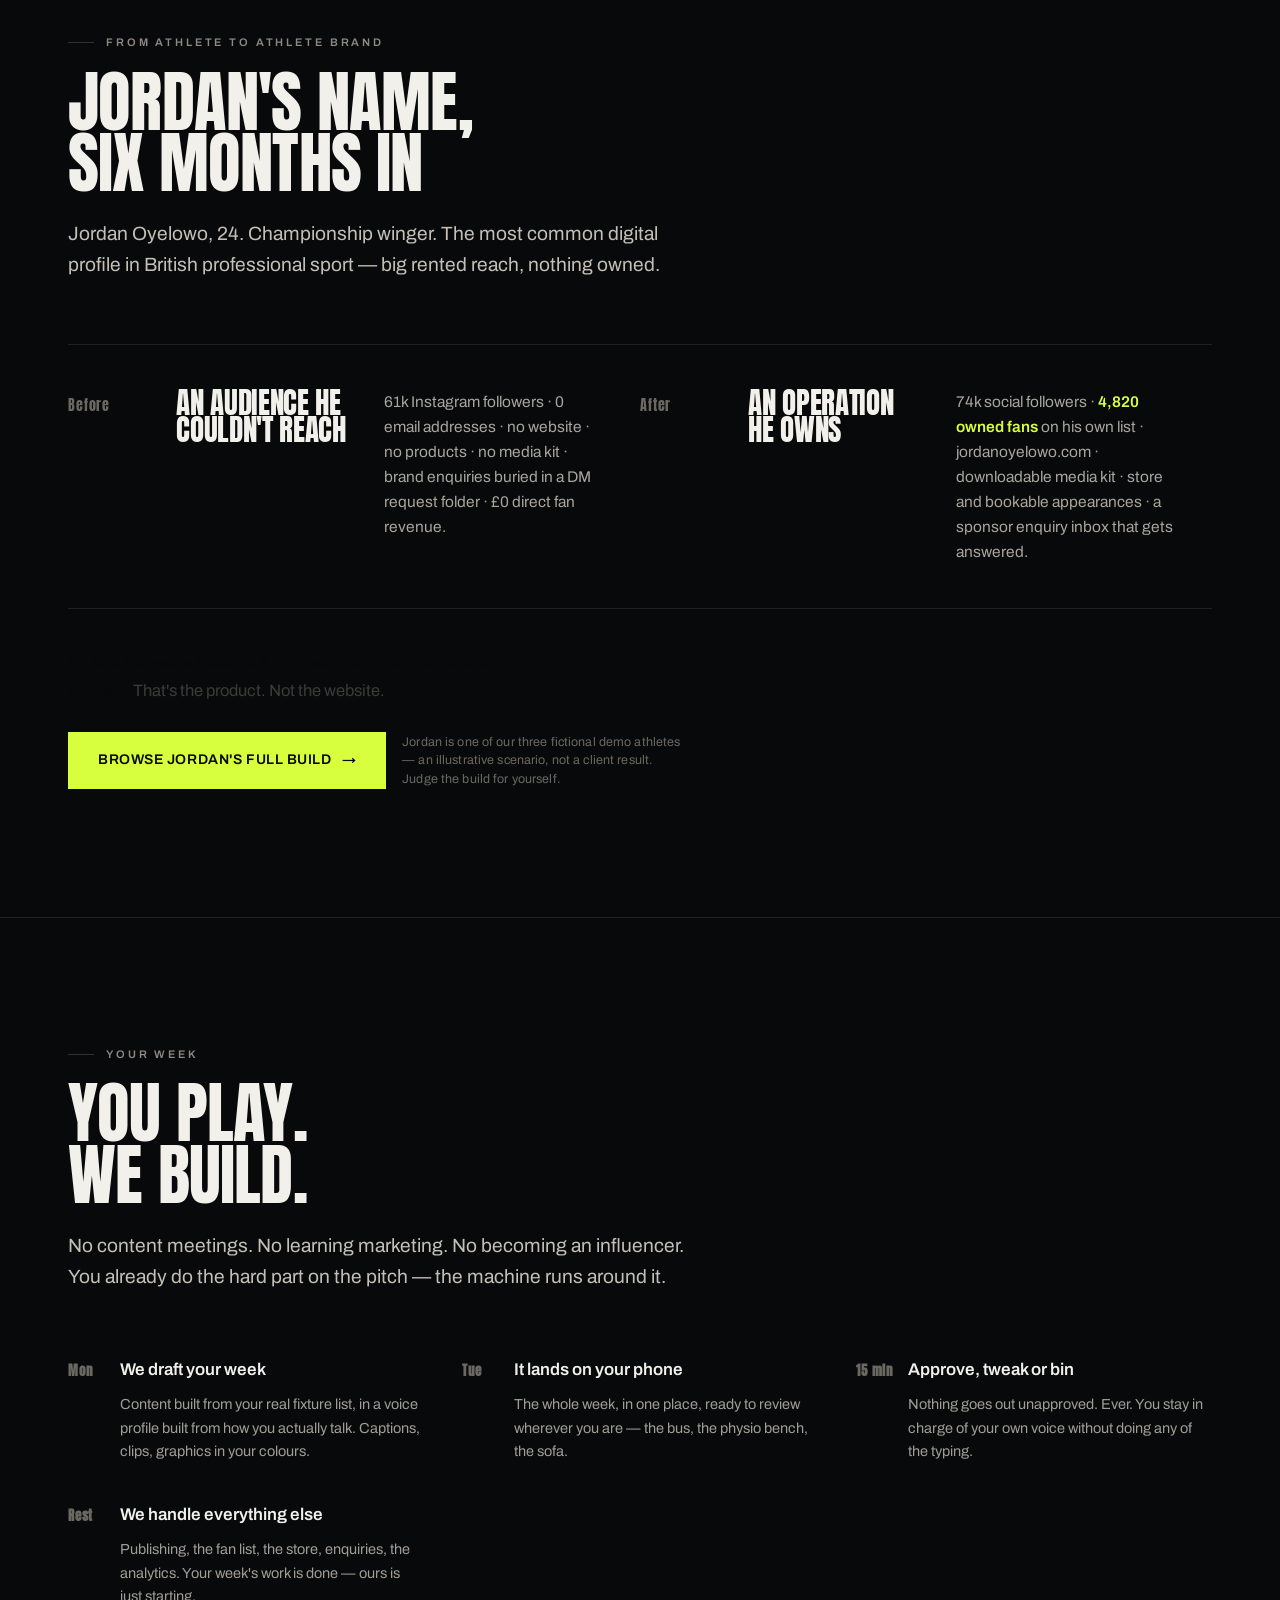
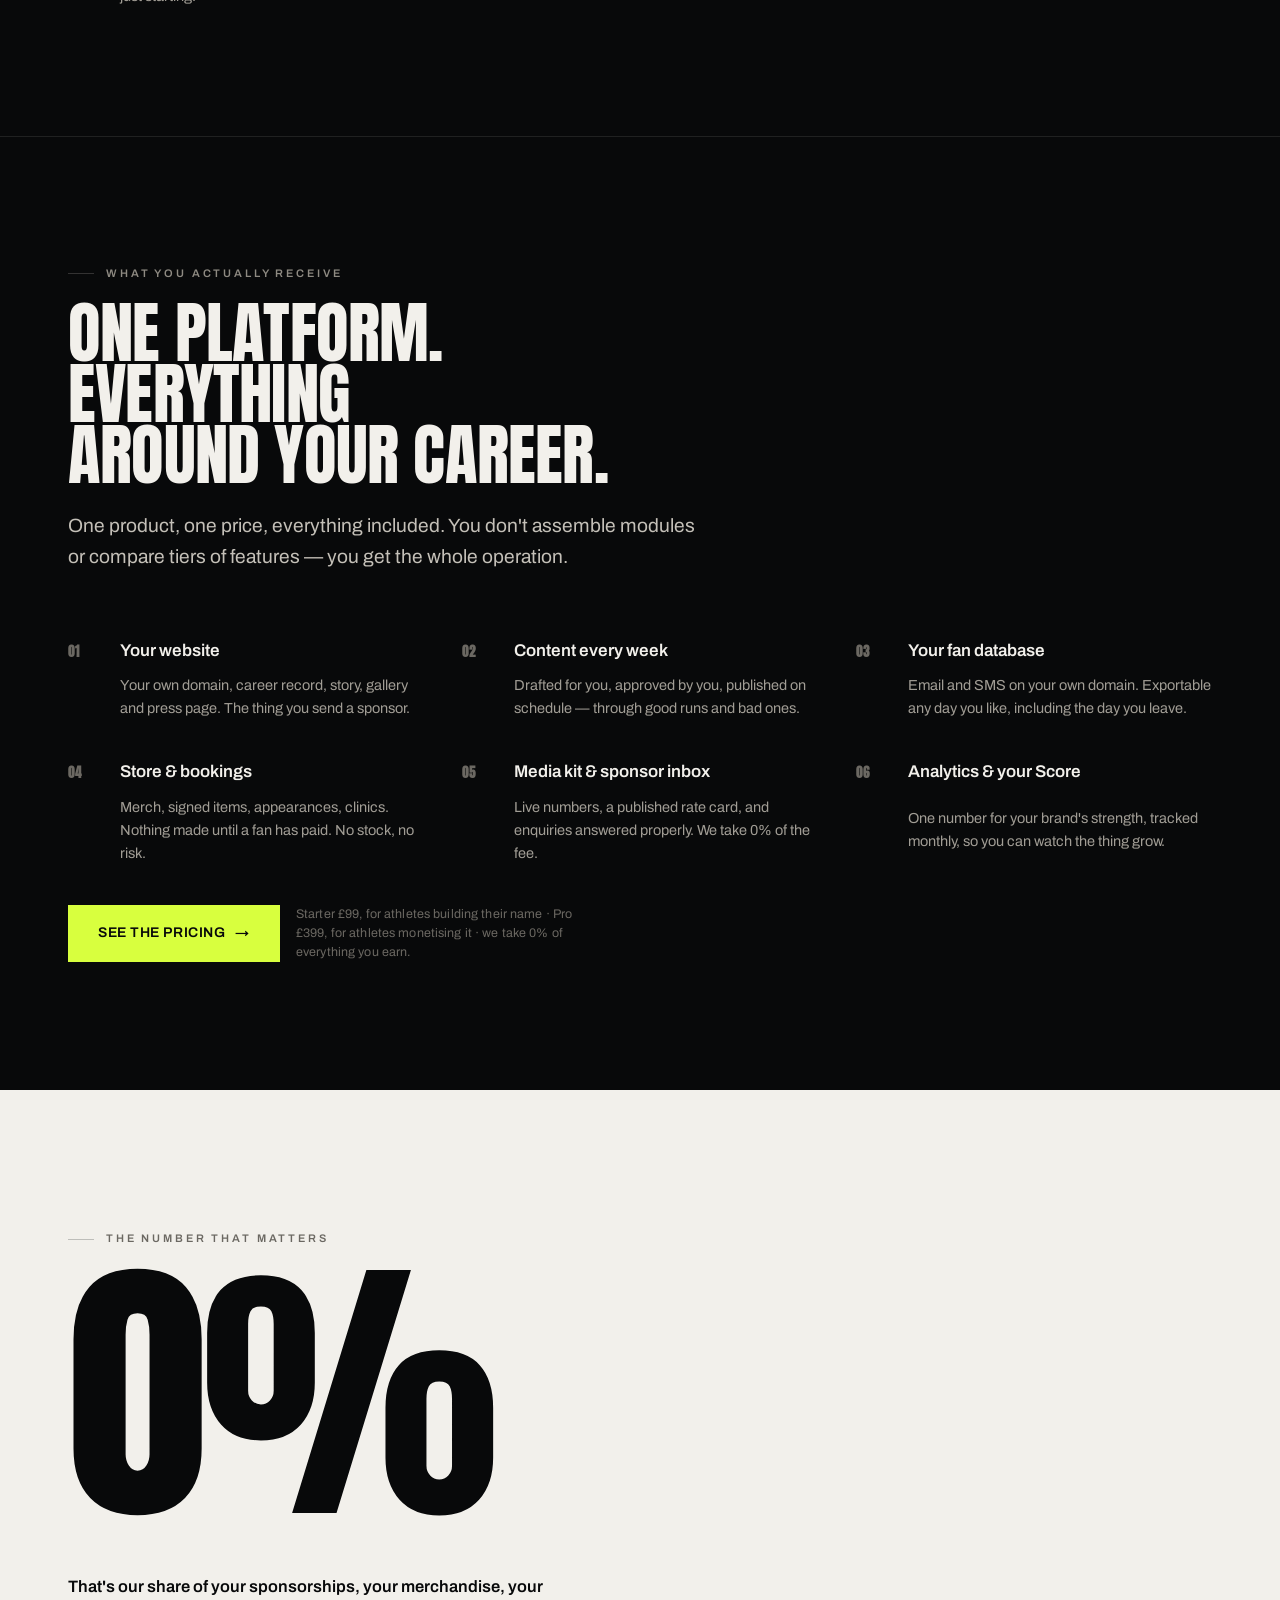
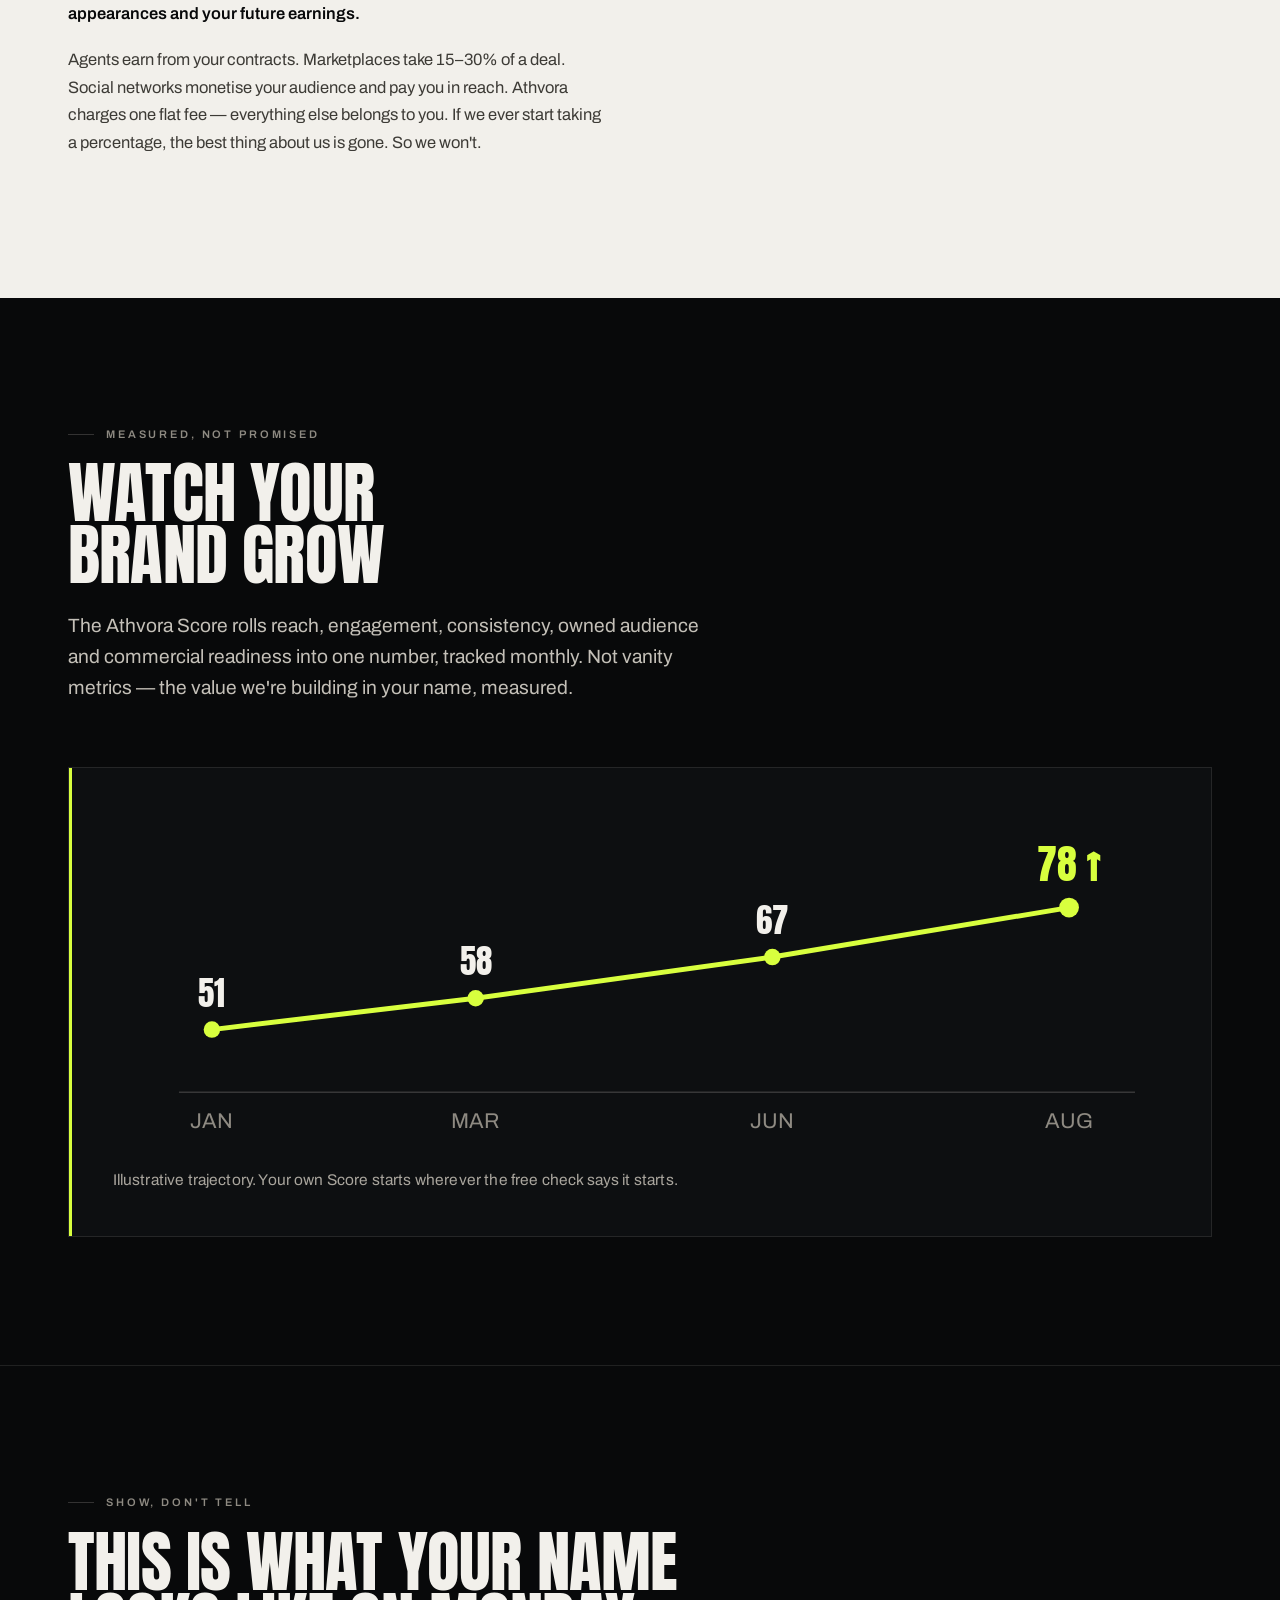
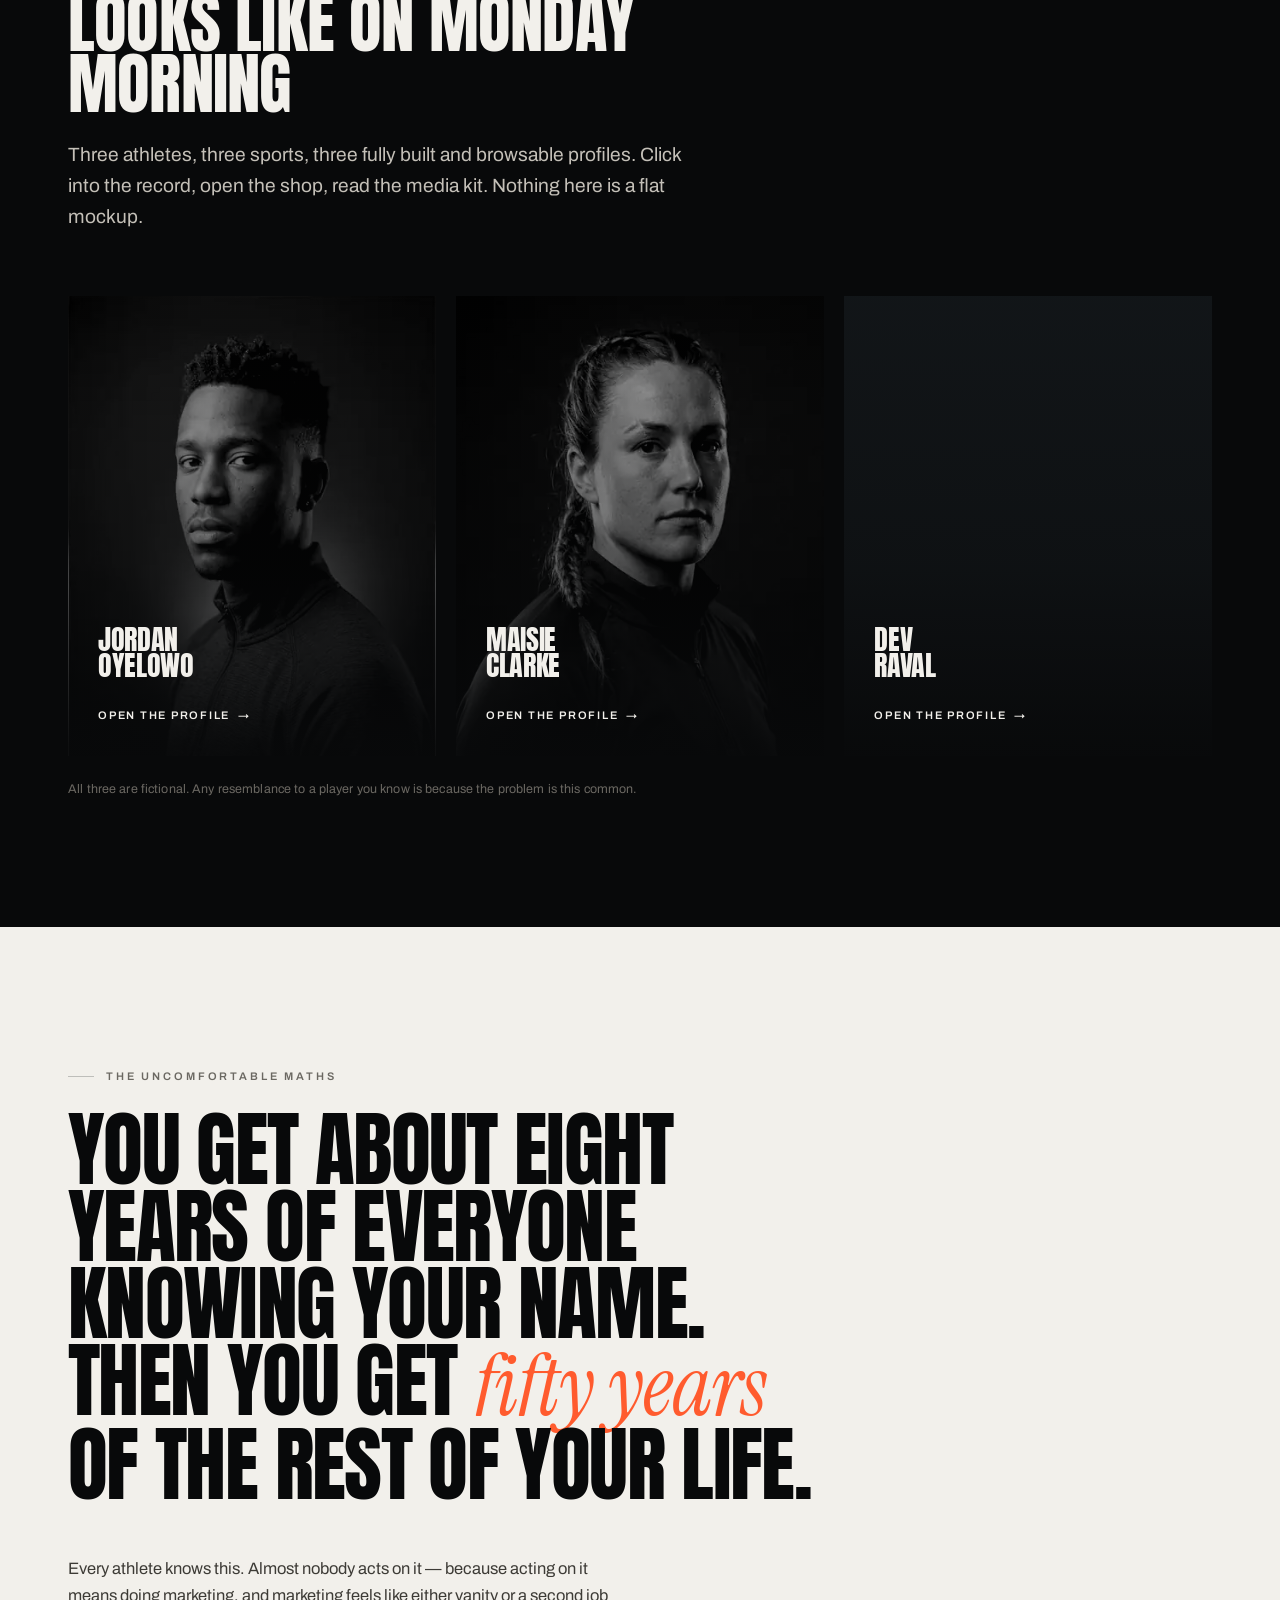
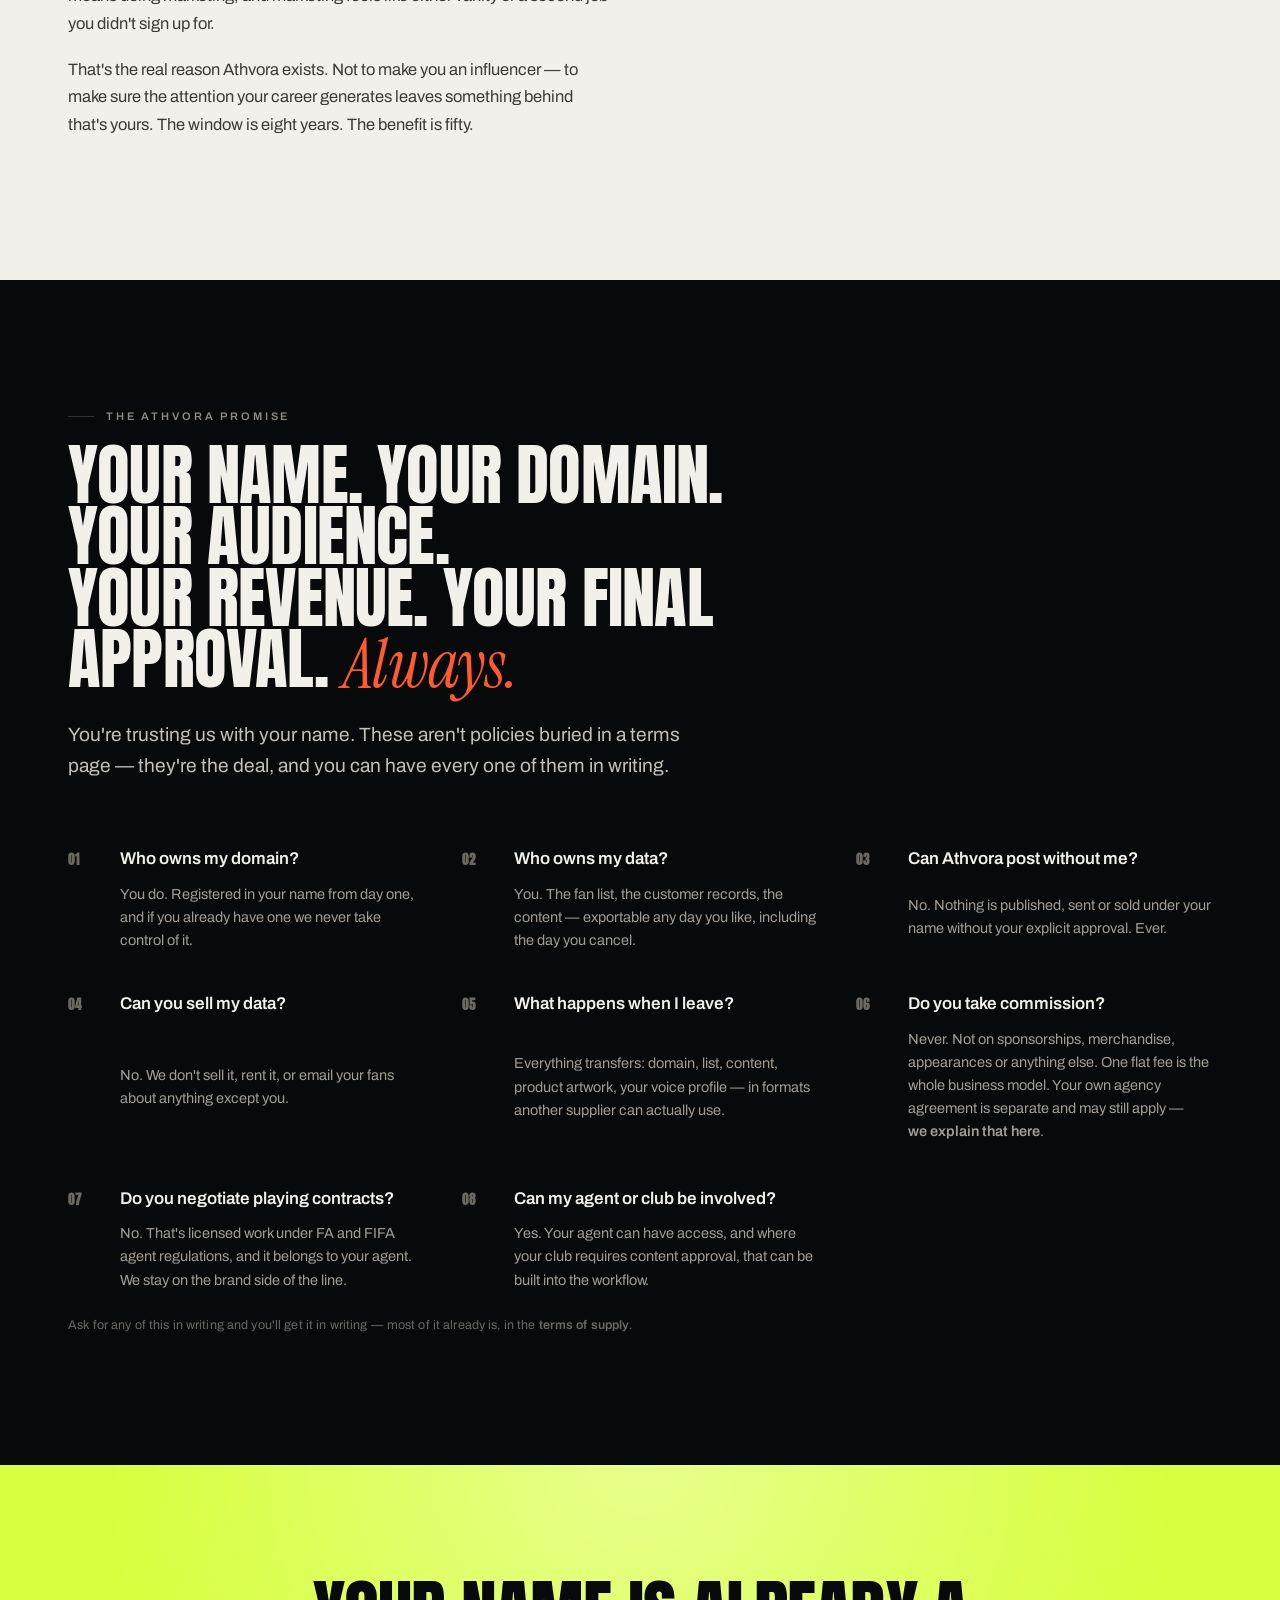
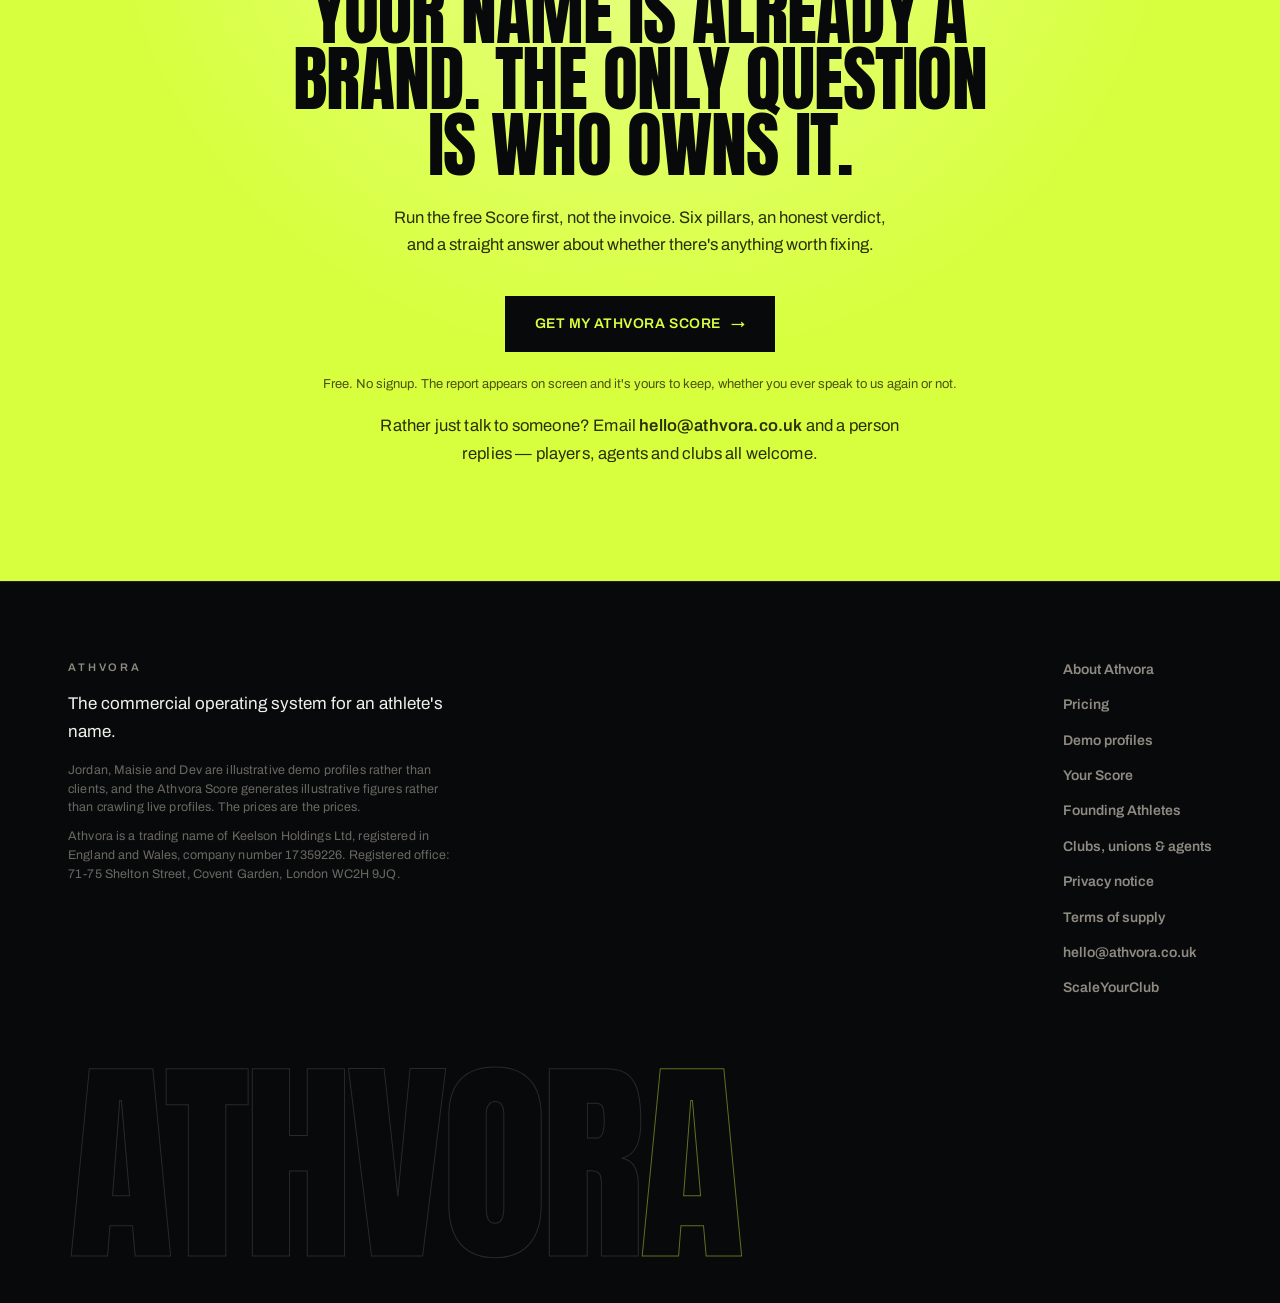
==== commit 766fafdd: "Homepage: give a visitor a way to make contact athvora.co.uk is the best-presented site in the portf" ====
--- a/index.html
+++ b/index.html
@@ -304,6 +304,7 @@
     <p data-rv="0.06">Run the free Score first, not the invoice. Six pillars, an honest verdict, and a straight answer about whether there's anything worth fixing.</p>
     <a class="btn" href="/check" data-rv="0.12"><span>Get my Athvora Score</span><span class="arw">→</span></a>
     <small data-rv="0.16">Free. No signup. The report appears on screen and it's yours to keep, whether you ever speak to us again or not.</small>
+    <p class="tiny" data-rv="0.2" style="margin-top:18px">Rather just talk to someone? Email <a class="tl" href="mailto:hello@athvora.co.uk?subject=Athvora%20enquiry">hello@athvora.co.uk</a> and a person replies — players, agents and clubs all welcome.</p>
   </div>
 </section>
 
@@ -325,6 +326,7 @@
         <a href="/partners" class="tl">Clubs, unions &amp; agents</a>
         <a href="/privacy" class="tl">Privacy notice</a>
         <a href="/terms" class="tl">Terms of supply</a>
+        <a href="mailto:hello@athvora.co.uk?subject=Athvora%20enquiry" class="tl">hello@athvora.co.uk</a>
         <a href="https://scaleyourclub.com" class="tl">ScaleYourClub</a>
       </div>
     </div>
